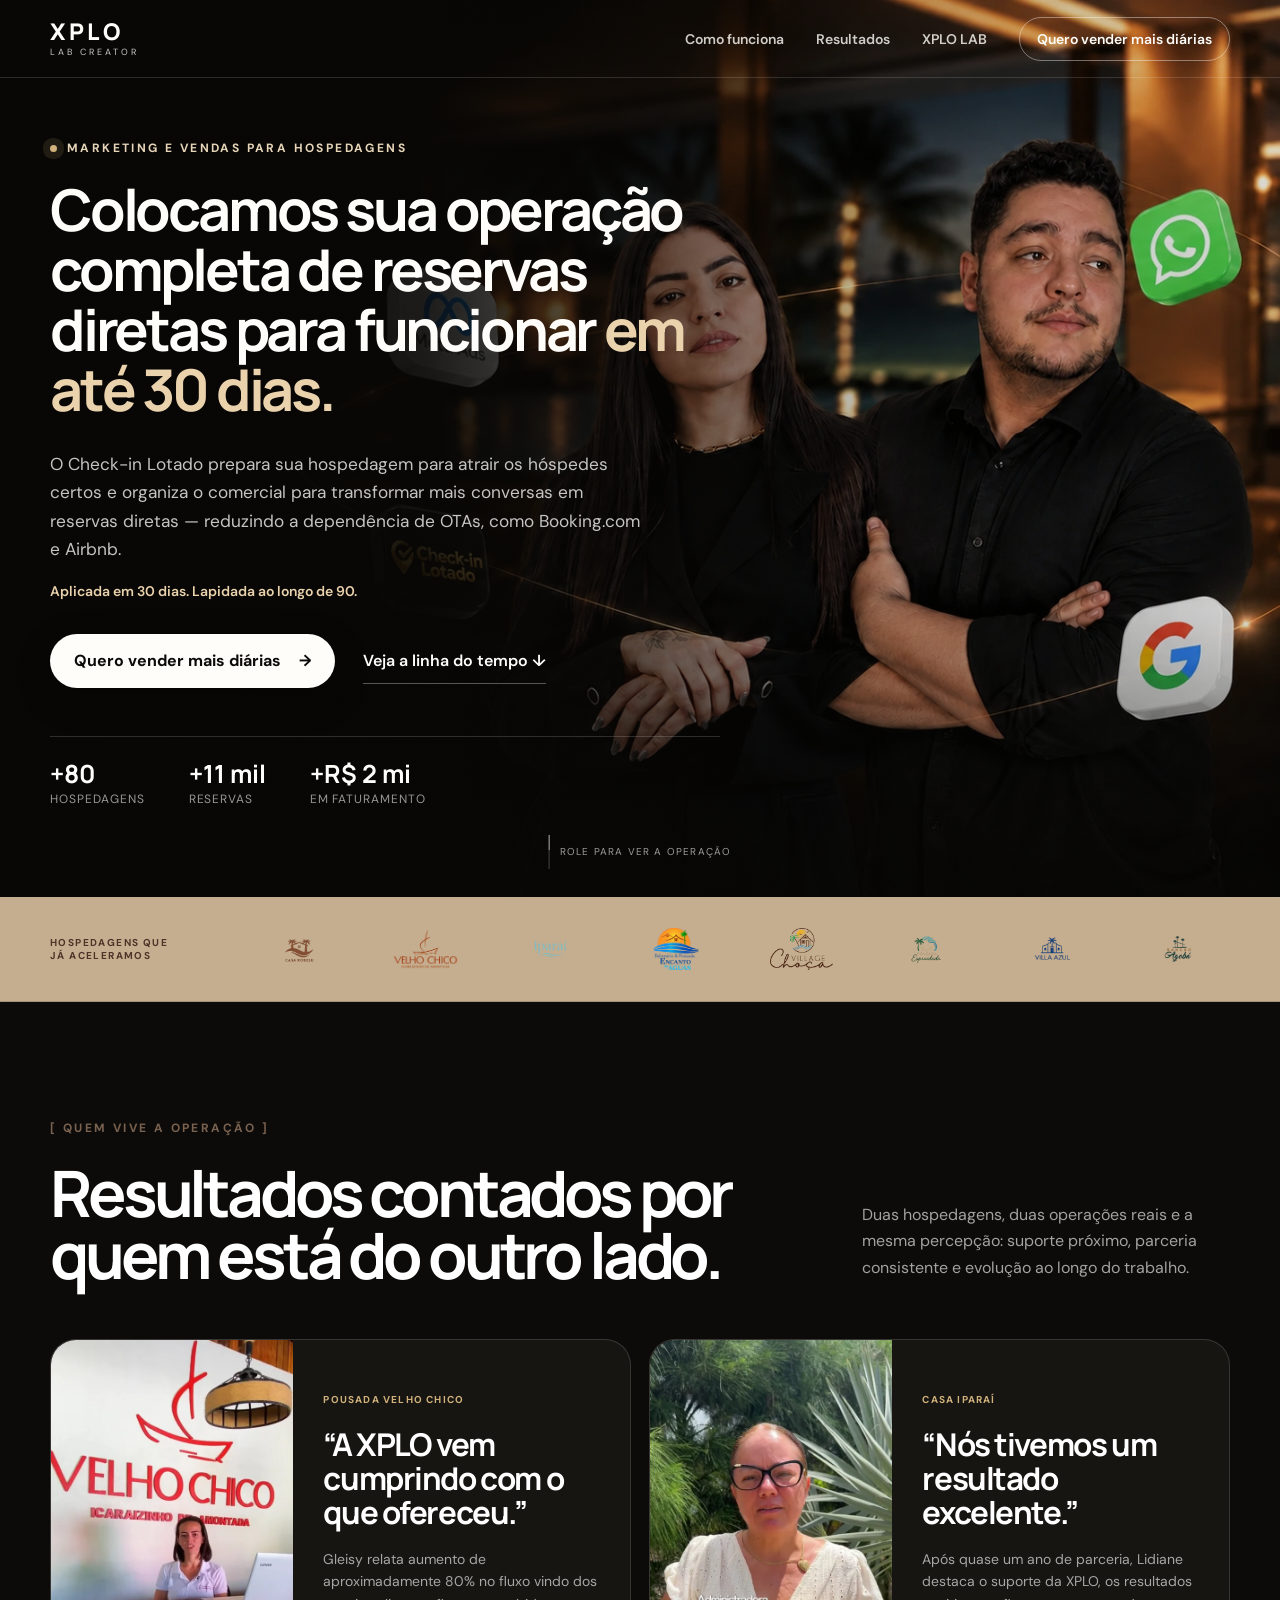
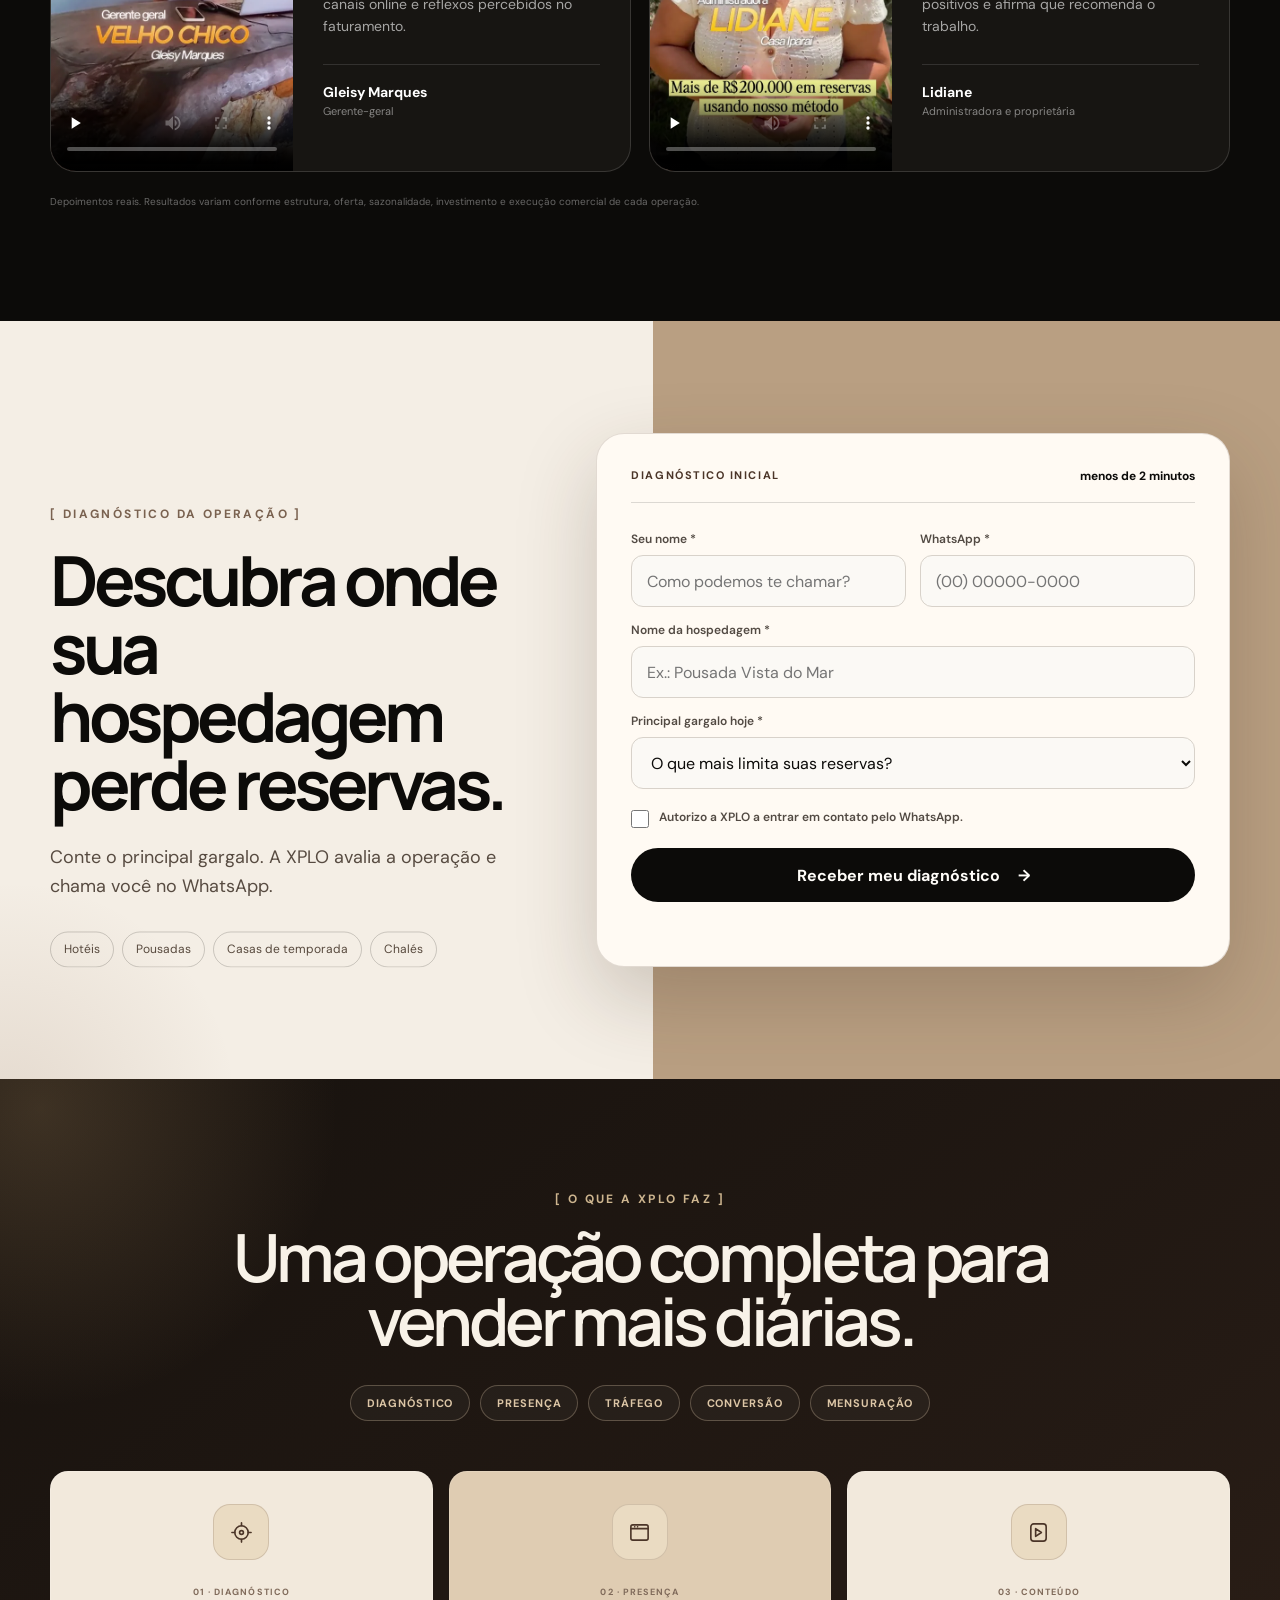
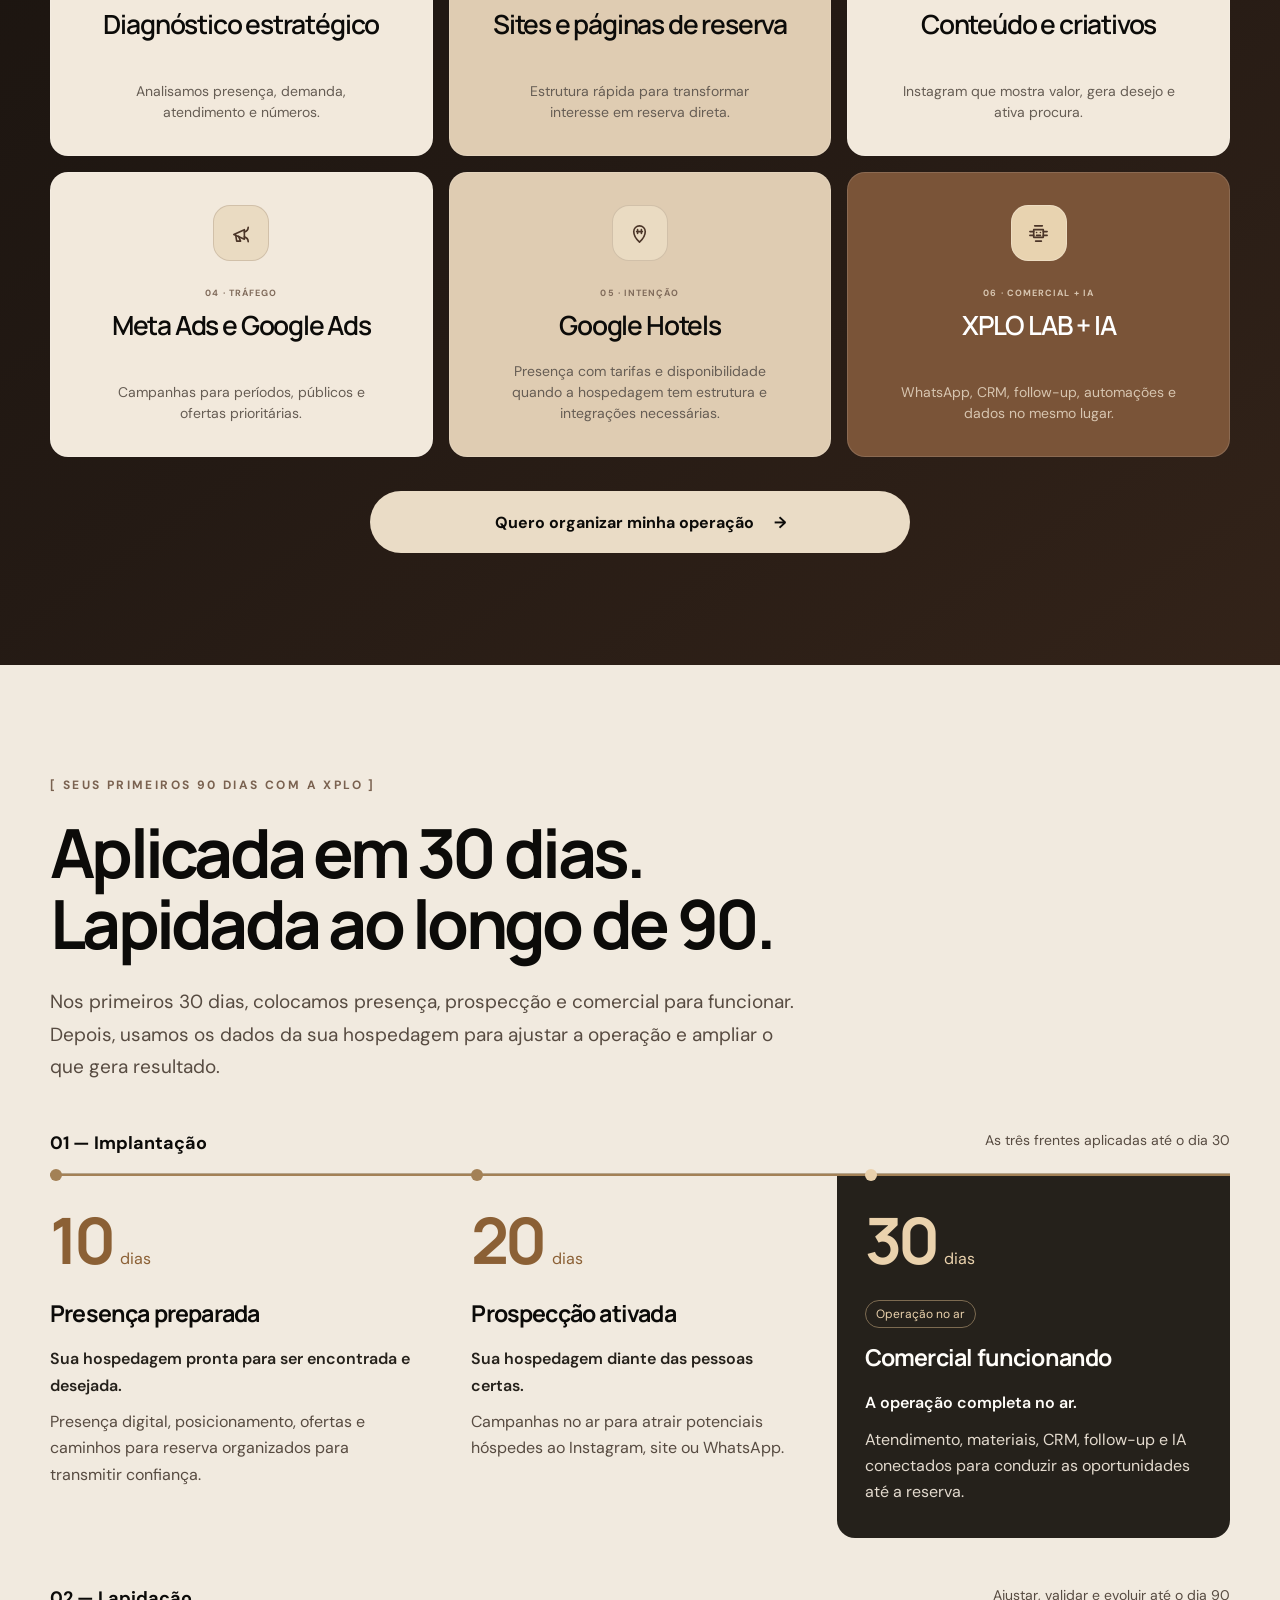
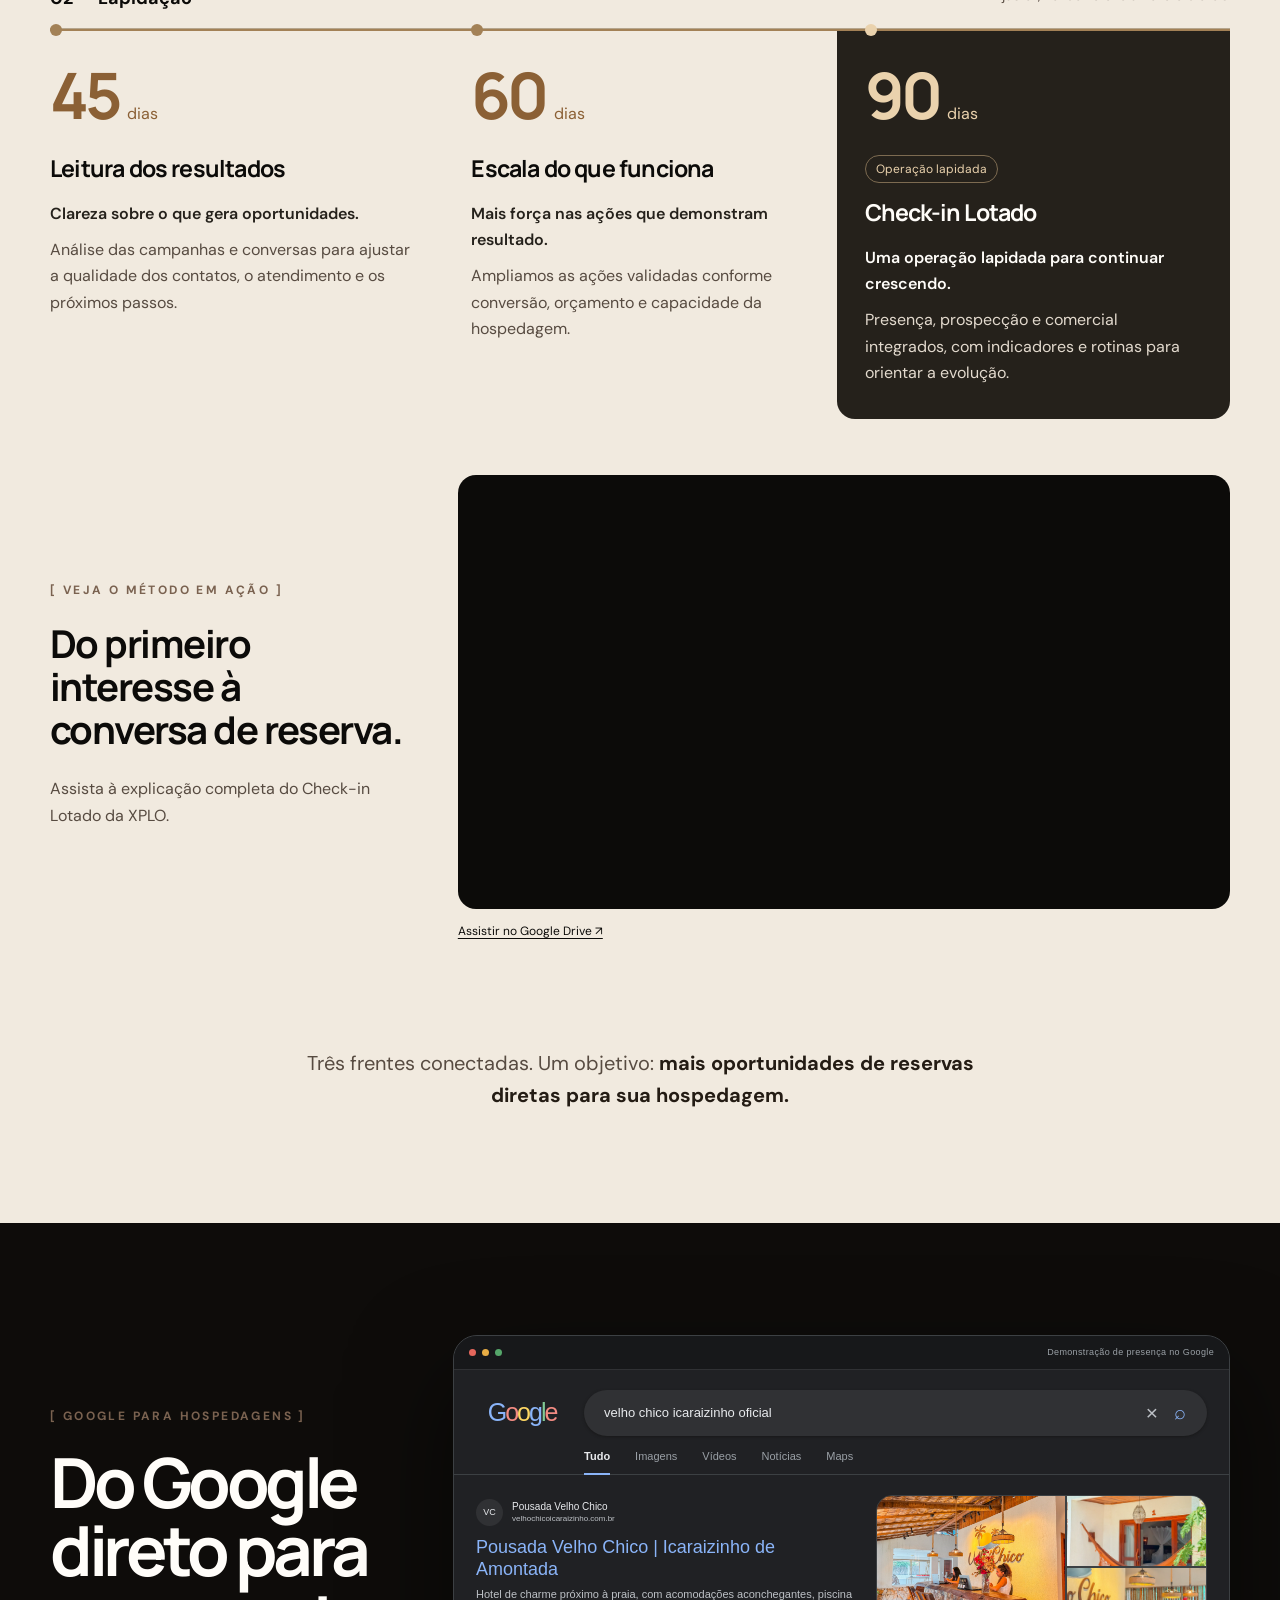
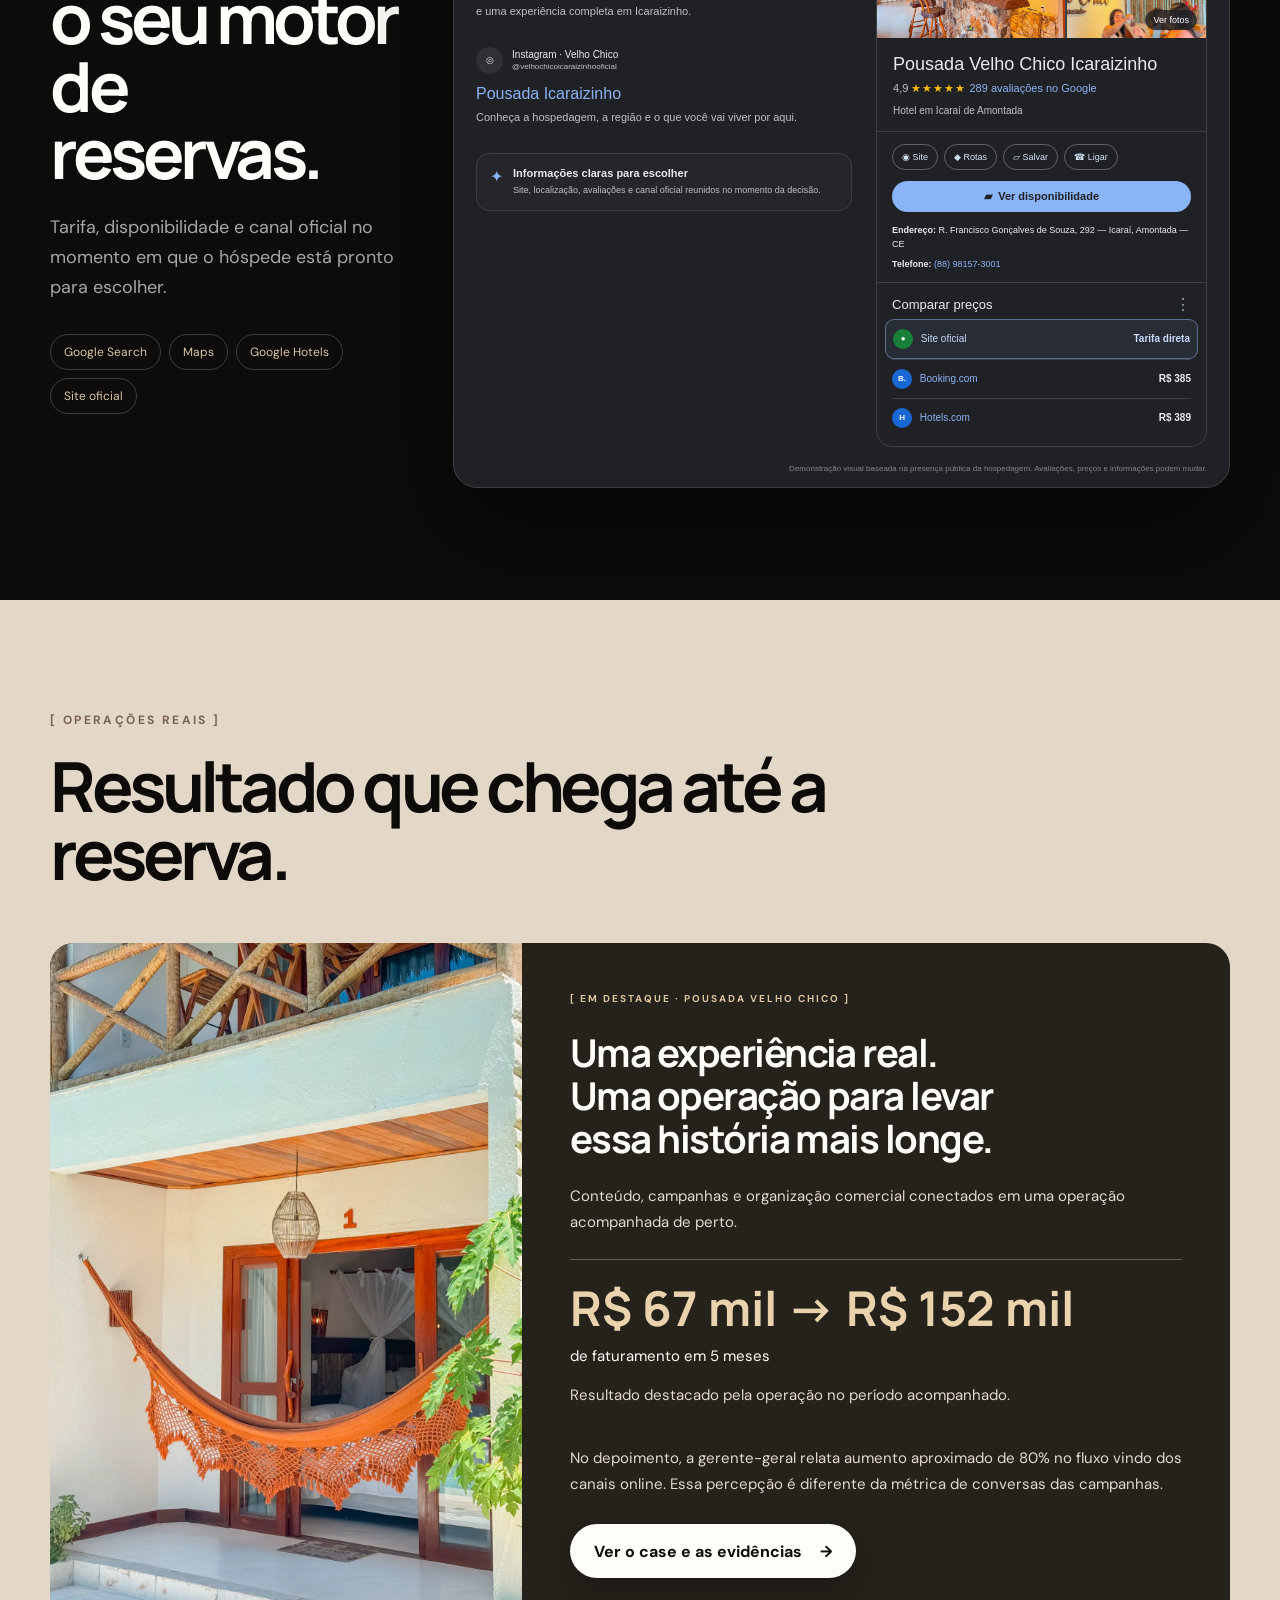
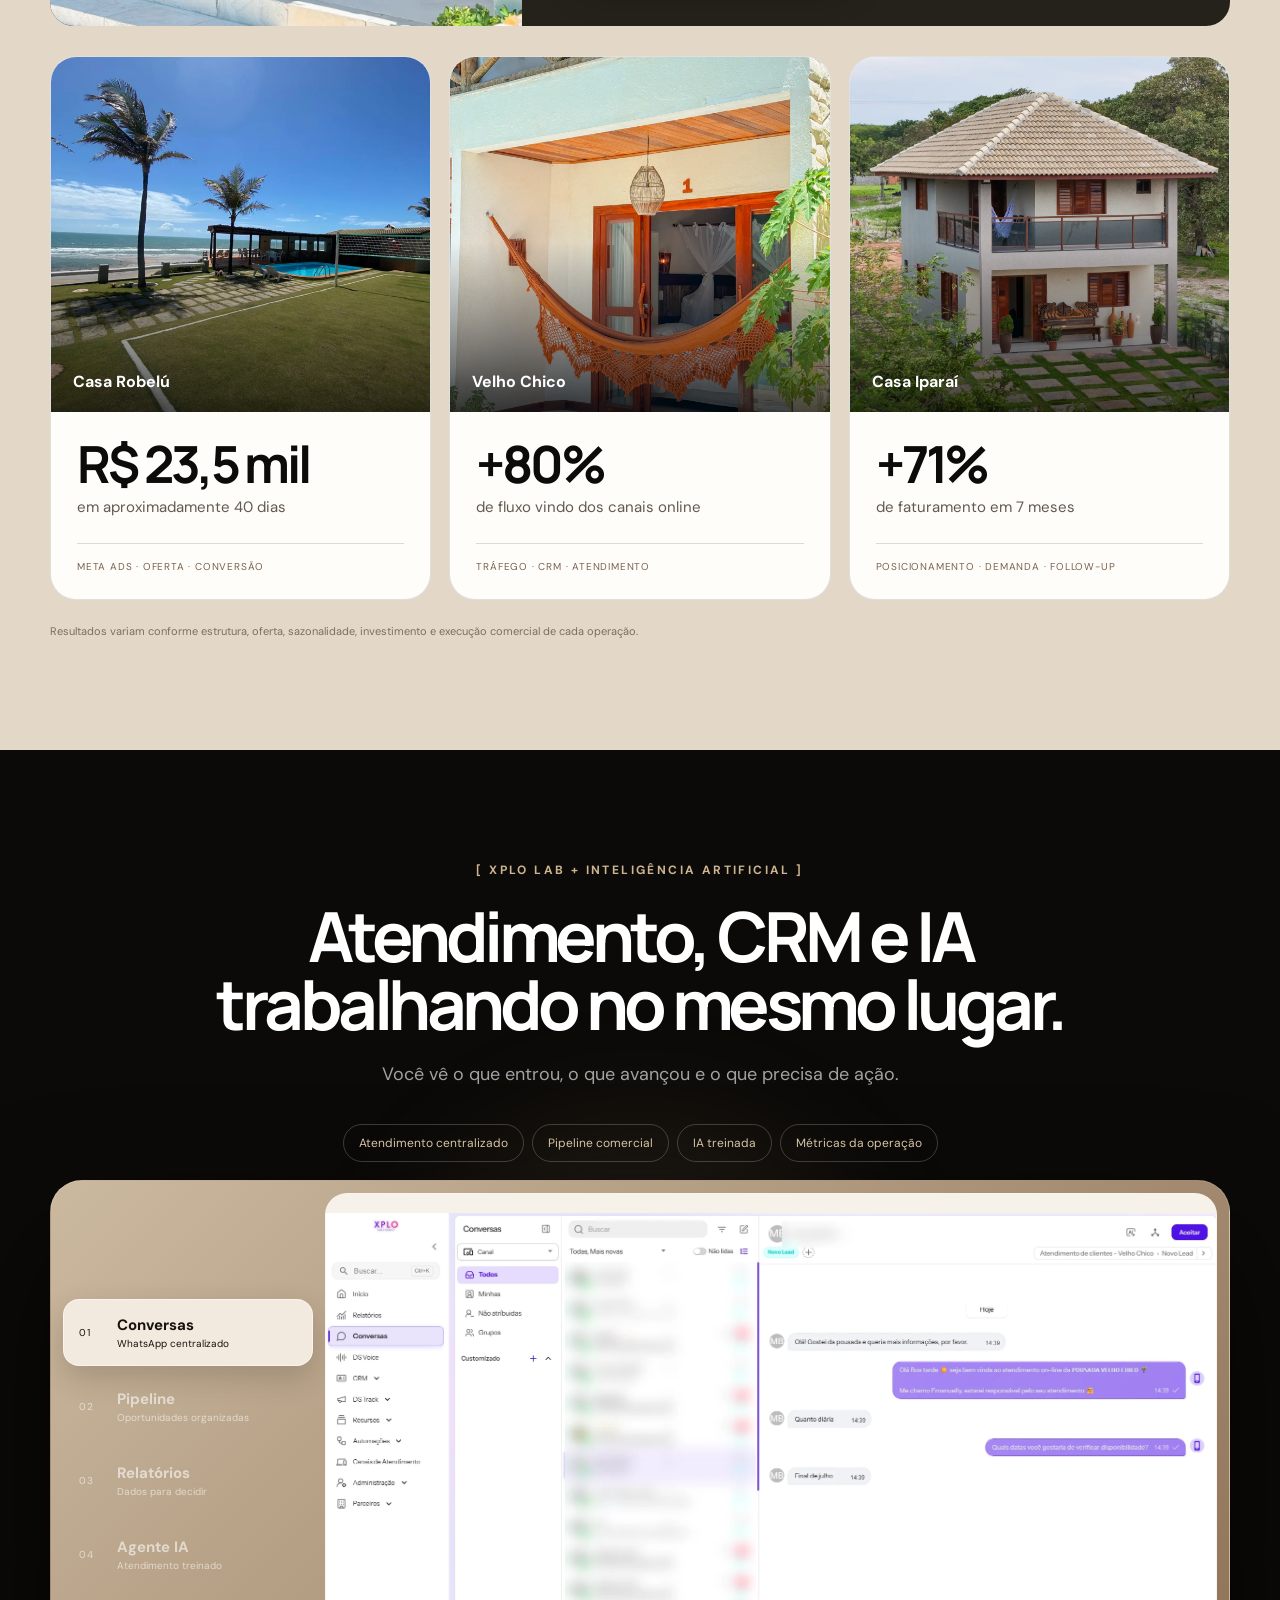
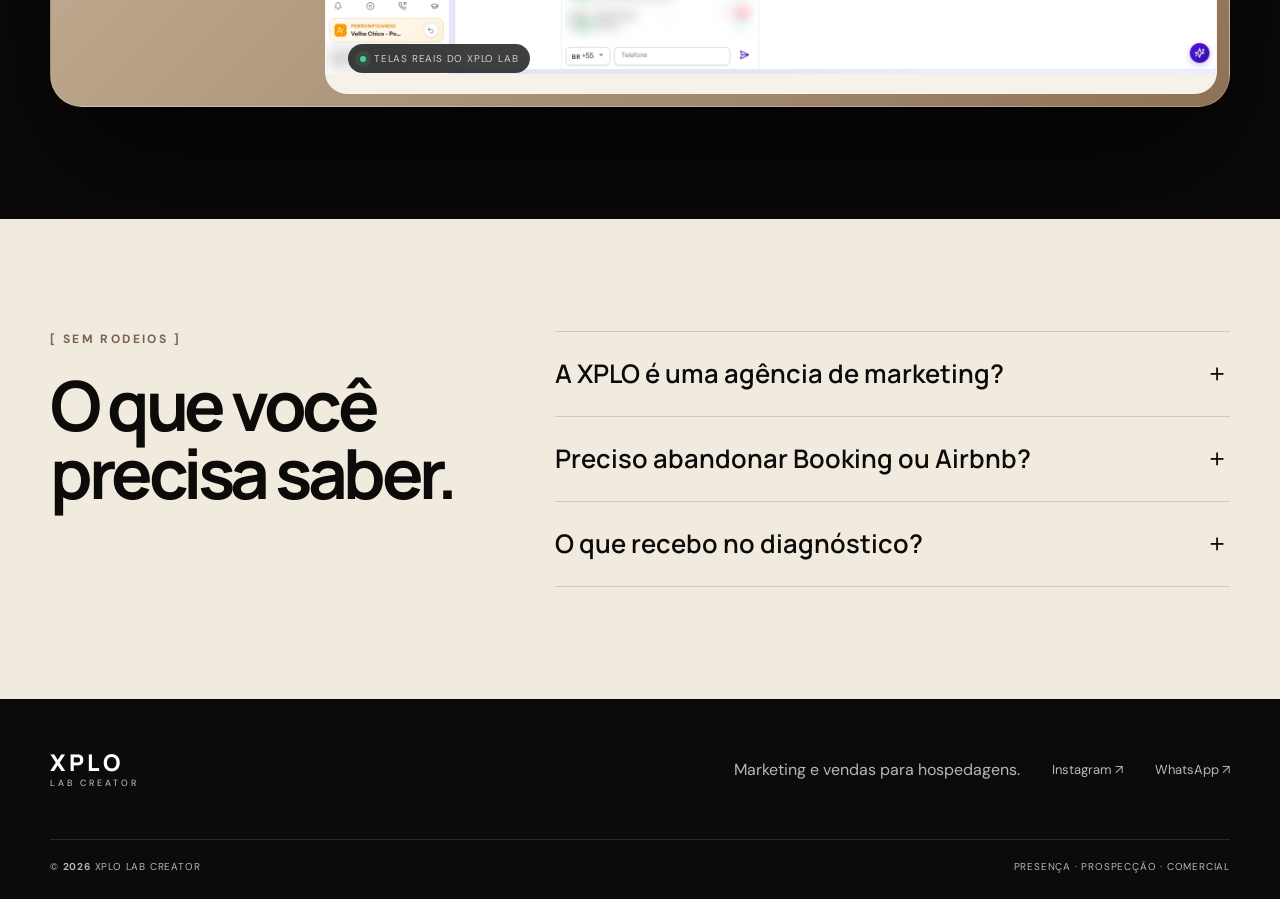
==== index.html @ 72cf3a30 "Refaz demonstracao do Google com o case Velho Chico" ====
<!doctype html>
<html lang="pt-BR">
<head>
  <meta charset="utf-8">
  <meta name="viewport" content="width=device-width, initial-scale=1">
  <meta name="robots" content="index,follow">
  <meta name="theme-color" content="#0b0a08">
  <meta name="description" content="Conheça o Check-in Lotado da XPLO: presença online, anúncios e estrutura comercial com IA para gerar oportunidades de reservas diretas em hotéis, hostels e pousadas.">
  <link rel="canonical" href="https://www.xplo.com.br/">
  <meta property="og:type" content="website">
  <meta property="og:locale" content="pt_BR">
  <meta property="og:site_name" content="XPLO">
  <meta property="og:title" content="Check-in Lotado — Mais reservas diretas com a XPLO">
  <meta property="og:description" content="Presença online, prospecção e estrutura comercial para transformar interesse em oportunidades de reservas diretas.">
  <meta property="og:url" content="https://www.xplo.com.br/">
  <meta property="og:image" content="https://www.xplo.com.br/assets/hero-xplo-hospedagem.webp">
  <meta property="og:image:alt" content="XPLO — marketing e vendas para hospedagens">
  <meta name="twitter:card" content="summary_large_image">
  <meta name="twitter:title" content="Check-in Lotado — XPLO">
  <meta name="twitter:description" content="Presença online, prospecção e estrutura comercial para transformar interesse em oportunidades de reservas diretas.">
  <meta name="twitter:image" content="https://www.xplo.com.br/assets/hero-xplo-hospedagem.webp">
  <title>Check-in Lotado | Mais reservas diretas para hotéis e pousadas — XPLO</title>
  <script type="application/ld+json">
  {"@context":"https://schema.org","@graph":[
    {"@type":"Organization","@id":"https://www.xplo.com.br/#organization","name":"XPLO","url":"https://www.xplo.com.br/","logo":"https://www.xplo.com.br/assets/logo-xplo.png","sameAs":["https://www.instagram.com/xplo.labcreator/"]},
    {"@type":"WebSite","@id":"https://www.xplo.com.br/#website","url":"https://www.xplo.com.br/","name":"XPLO — Check-in Lotado","inLanguage":"pt-BR","publisher":{"@id":"https://www.xplo.com.br/#organization"}},
    {"@type":"Service","@id":"https://www.xplo.com.br/#checkin-lotado","name":"Check-in Lotado","serviceType":"Marketing e estrutura comercial para hospedagens","provider":{"@id":"https://www.xplo.com.br/#organization"},"url":"https://www.xplo.com.br/#metodo-checkin-lotado"}
  ]}
  </script>
  <link rel="icon" href="assets/logo-dark-xplo.png" type="image/png">
  <link rel="preconnect" href="https://fonts.googleapis.com">
  <link rel="preconnect" href="https://fonts.gstatic.com" crossorigin>
  <link href="https://fonts.googleapis.com/css2?family=DM+Sans:wght@400;500;600;700&family=Manrope:wght@500;600;700;800&display=swap" rel="stylesheet">
  <link rel="stylesheet" href="styles.css?v=google-velho-chico">
  <link rel="stylesheet" href="method.css?v=20260906-timeline">
</head>
<body>
  <a class="skip-link" href="#conteudo">Pular para o conteúdo</a>

  <header class="site-header" data-header>
    <a class="brand" href="#inicio" aria-label="XPLO — início"><strong>XPLO</strong><span>lab creator</span></a>
    <button class="menu-toggle" type="button" aria-expanded="false" aria-controls="site-nav"><span></span><span></span><span></span><b>Menu</b></button>
    <nav class="site-nav" id="site-nav" aria-label="Navegação principal">
      <a href="#metodo-checkin-lotado">Como funciona</a>
      <a href="#cases">Resultados</a>
      <a href="#xplo-lab">XPLO LAB</a>
      <a class="nav-cta" href="#diagnostico">Quero vender mais diárias</a>
    </nav>
  </header>

  <main id="conteudo">
    <section class="hero" id="inicio">
      <div class="shell hero-content">
        <div class="hero-copy reveal">
          <p class="eyebrow"><span></span> Marketing e vendas para hospedagens</p>
          <h1>Colocamos sua operação completa de reservas diretas para funcionar <em>em até 30 dias.</em></h1>
          <p class="hero-subtitle">O Check-in Lotado prepara sua hospedagem para atrair os hóspedes certos e organiza o comercial para transformar mais conversas em reservas diretas — reduzindo a dependência de OTAs, como Booking.com e Airbnb.</p>
          <p class="hero-delivery">Aplicada em 30 dias. Lapidada ao longo de 90.</p>
          <div class="hero-actions">
            <a class="button button-light" href="#diagnostico">Quero vender mais diárias <span>→</span></a>
            <a class="text-link" href="#metodo-checkin-lotado">Veja a linha do tempo <span>↓</span></a>
          </div>
          <div class="hero-results" aria-label="Resultados da XPLO">
            <div><strong>+80</strong><span>hospedagens</span></div>
            <div><strong>+11 mil</strong><span>reservas</span></div>
            <div><strong>+R$ 2 mi</strong><span>em faturamento</span></div>
          </div>
        </div>
      </div>
      <div class="hero-scroll"><span></span> role para ver a operação</div>
    </section>

    <section class="partners" aria-label="Hospedagens aceleradas pela XPLO">
      <div class="shell">
        <p>Hospedagens que já aceleramos</p>
        <div class="partner-logos">
          <div><img src="assets/partners/casa-robelu.webp" alt="Casa Robelú"></div>
          <div><img src="assets/partners/velho-chico-transparent.png" alt="Pousada Velho Chico"></div>
          <div><img src="assets/partners/iparai.webp" alt="Casa Iparaí"></div>
          <div><img src="assets/partners/encanto-das-aguas.webp" alt="Encanto das Águas"></div>
          <div><img src="assets/partners/village-choca.webp" alt="Village Choca"></div>
          <div><img src="assets/partners/pousada-espraidada.webp" alt="Pousada Espraiada"></div>
          <div><img src="assets/partners/villa-azul.webp" alt="Villa Azul"></div>
          <div><img src="assets/partners/rancho-agoba.webp" alt="Rancho Agobá"></div>
        </div>
      </div>
    </section>

    <section class="testimonials section-pad" id="depoimentos" aria-labelledby="testimonials-title">
      <div class="shell">
        <div class="testimonials-heading reveal">
          <p class="section-label">[ QUEM VIVE A OPERAÇÃO ]</p>
          <h2 id="testimonials-title">Resultados contados por quem está do outro lado.</h2>
          <p>Duas hospedagens, duas operações reais e a mesma percepção: suporte próximo, parceria consistente e evolução ao longo do trabalho.</p>
        </div>

        <div class="testimonial-grid">
          <article class="testimonial-card reveal">
            <figure class="testimonial-media">
              <video controls playsinline preload="none" poster="assets/depoimentos/velho-chico-xplo-poster.webp" aria-label="Depoimento de Gleisy Marques, gerente-geral da Pousada Velho Chico">
                <source src="assets/depoimentos/velho-chico-xplo.mp4" type="video/mp4">
                <track kind="captions" src="assets/depoimentos/velho-chico-xplo.pt-BR.vtt" srclang="pt-BR" label="Português" default>
                Seu navegador não suporta vídeo HTML5.
              </video>
            </figure>
            <div class="testimonial-copy">
              <span class="testimonial-place">Pousada Velho Chico</span>
              <blockquote>“A XPLO vem cumprindo com o que ofereceu.”</blockquote>
              <p>Gleisy relata aumento de aproximadamente 80% no fluxo vindo dos canais online e reflexos percebidos no faturamento.</p>
              <div class="testimonial-person"><strong>Gleisy Marques</strong><span>Gerente-geral</span></div>
            </div>
          </article>

          <article class="testimonial-card reveal">
            <figure class="testimonial-media">
              <video controls playsinline preload="none" poster="assets/depoimentos/casa-iparai-xplo-poster.webp" aria-label="Depoimento de Lidiane, administradora e proprietária da Casa Iparaí">
                <source src="assets/depoimentos/casa-iparai-xplo.mp4" type="video/mp4">
                <track kind="captions" src="assets/depoimentos/casa-iparai-xplo.pt-BR.vtt" srclang="pt-BR" label="Português" default>
                Seu navegador não suporta vídeo HTML5.
              </video>
            </figure>
            <div class="testimonial-copy">
              <span class="testimonial-place">Casa Iparaí</span>
              <blockquote>“Nós tivemos um resultado excelente.”</blockquote>
              <p>Após quase um ano de parceria, Lidiane destaca o suporte da XPLO, os resultados positivos e afirma que recomenda o trabalho.</p>
              <div class="testimonial-person"><strong>Lidiane</strong><span>Administradora e proprietária</span></div>
            </div>
          </article>
        </div>
        <p class="testimonials-note">Depoimentos reais. Resultados variam conforme estrutura, oferta, sazonalidade, investimento e execução comercial de cada operação.</p>
      </div>
    </section>

    <section class="diagnostic section-pad" id="diagnostico">
      <div class="shell diagnostic-layout">
        <div class="diagnostic-copy reveal">
          <p class="section-label">[ DIAGNÓSTICO DA OPERAÇÃO ]</p>
          <h2>Descubra onde sua hospedagem perde reservas.</h2>
          <p>Conte o principal gargalo. A XPLO avalia a operação e chama você no WhatsApp.</p>
          <div class="fit-chips"><span>Hotéis</span><span>Pousadas</span><span>Casas de temporada</span><span>Chalés</span></div>
        </div>
        <form class="lead-form reveal" id="lead-form">
          <div class="form-head"><span>DIAGNÓSTICO INICIAL</span><strong>menos de 2 minutos</strong></div>
          <div class="field-grid">
            <label><span>Seu nome *</span><input type="text" name="nome" autocomplete="name" required placeholder="Como podemos te chamar?"></label>
            <label><span>WhatsApp *</span><input type="tel" name="whatsapp" autocomplete="tel" inputmode="tel" required placeholder="(00) 00000-0000"></label>
          </div>
          <label><span>Nome da hospedagem *</span><input type="text" name="hospedagem" required placeholder="Ex.: Pousada Vista do Mar"></label>
          <label><span>Principal gargalo hoje *</span><select name="gargalo" required><option value="" selected disabled>O que mais limita suas reservas?</option><option>Pouca procura e baixa visibilidade</option><option>Campanhas sem retorno claro</option><option>Muitos contatos e poucas reservas</option><option>Atendimento e follow-up desorganizados</option><option>Dependência de Booking / Airbnb</option><option>Não consigo medir de onde vêm as reservas</option></select></label>
          <label class="consent"><input type="checkbox" name="consentimento" required><span>Autorizo a XPLO a entrar em contato pelo WhatsApp.</span></label>
          <button class="button button-dark" type="submit">Receber meu diagnóstico <span>→</span></button>
          <p class="form-status" id="form-status" role="status" aria-live="polite"></p>
        </form>
      </div>
    </section>

    <section class="services section-pad" id="entregas">
      <div class="shell">
        <div class="services-heading reveal">
          <p class="section-label">[ O QUE A XPLO FAZ ]</p>
          <h2>Uma operação completa para vender mais diárias.</h2>
          <div class="service-pills" aria-label="Áreas de atuação">
            <span>Diagnóstico</span><span>Presença</span><span>Tráfego</span><span>Conversão</span><span>Mensuração</span>
          </div>
        </div>

        <div class="service-grid reveal">
          <article class="service-card">
            <div class="service-icon"><svg viewBox="0 0 24 24" aria-hidden="true"><circle cx="12" cy="12" r="7"></circle><circle cx="12" cy="12" r="2"></circle><path d="M12 2v3M22 12h-3M12 22v-3M2 12h3"></path></svg></div>
            <small>01 · DIAGNÓSTICO</small><h3>Diagnóstico estratégico</h3><p>Analisamos presença, demanda, atendimento e números.</p>
          </article>
          <article class="service-card">
            <div class="service-icon"><svg viewBox="0 0 24 24" aria-hidden="true"><rect x="3" y="4" width="18" height="16" rx="2"></rect><path d="M3 8h18M7 6h.01M10 6h.01"></path></svg></div>
            <small>02 · PRESENÇA</small><h3>Sites e páginas de reserva</h3><p>Estrutura rápida para transformar interesse em reserva direta.</p>
          </article>
          <article class="service-card">
            <div class="service-icon"><svg viewBox="0 0 24 24" aria-hidden="true"><rect x="4" y="3" width="16" height="18" rx="3"></rect><path d="m9 8 6 4-6 4V8Z"></path></svg></div>
            <small>03 · CONTEÚDO</small><h3>Conteúdo e criativos</h3><p>Instagram que mostra valor, gera desejo e ativa procura.</p>
          </article>
          <article class="service-card">
            <div class="service-icon"><svg viewBox="0 0 24 24" aria-hidden="true"><path d="m4 13 11-5v10L4 13Z"></path><path d="M15 10.5c3-1 4-3 4-5M15 15.5c3 1 4 3 4 5M6 14l1 6h4l-2-5"></path></svg></div>
            <small>04 · TRÁFEGO</small><h3>Meta Ads e Google Ads</h3><p>Campanhas para períodos, públicos e ofertas prioritárias.</p>
          </article>
          <article class="service-card">
            <div class="service-icon"><svg viewBox="0 0 24 24" aria-hidden="true"><path d="M12 21s6-5.3 6-11a6 6 0 1 0-12 0c0 5.7 6 11 6 11Z"></path><path d="M9 10h6M10 8v4M14 8v4"></path></svg></div>
            <small>05 · INTENÇÃO</small><h3>Google Hotels</h3><p>Presença com tarifas e disponibilidade quando a hospedagem tem estrutura e integrações necessárias.</p>
          </article>
          <article class="service-card service-card-accent">
            <div class="service-icon"><svg viewBox="0 0 24 24" aria-hidden="true"><path d="M8 4h8M9 20h6M7 8h10v8H7z"></path><path d="M3 10h4M17 10h4M3 14h4M17 14h4M10 11h.01M14 11h.01M10 14h4"></path></svg></div>
            <small>06 · COMERCIAL + IA</small><h3>XPLO LAB + IA</h3><p>WhatsApp, CRM, follow-up, automações e dados no mesmo lugar.</p>
          </article>
        </div>

        <a class="services-cta reveal" href="#diagnostico">Quero organizar minha operação <span>→</span></a>
      </div>
    </section>

    <section class="method-story section-pad" id="metodo-checkin-lotado" aria-labelledby="method-title">
      <div class="shell">
        <div class="method-intro reveal">
          <p class="section-label">[ SEUS PRIMEIROS 90 DIAS COM A XPLO ]</p>
          <h2 id="method-title">Aplicada em 30 dias.<br>Lapidada ao longo de 90.</h2>
          <p>Nos primeiros 30 dias, colocamos presença, prospecção e comercial para funcionar. Depois, usamos os dados da sua hospedagem para ajustar a operação e ampliar o que gera resultado.</p>
        </div>
        <p class="delivery-phase">01 — Implantação <span>As três frentes aplicadas até o dia 30</span></p>
        <ol class="delivery-timeline" aria-label="Linha do tempo de implantação">
          <li class="delivery-step" id="presenca">
            <div class="delivery-day"><strong>10</strong><span>dias</span></div>

            <h3>Presença preparada</h3>
            <p class="delivery-benefit">Sua hospedagem pronta para ser encontrada e desejada.</p>
            <p>Presença digital, posicionamento, ofertas e caminhos para reserva organizados para transmitir confiança.</p>
          </li>
          <li class="delivery-step" id="prospeccao">
            <div class="delivery-day"><strong>20</strong><span>dias</span></div>

            <h3>Prospecção ativada</h3>
            <p class="delivery-benefit">Sua hospedagem diante das pessoas certas.</p>
            <p>Campanhas no ar para atrair potenciais hóspedes ao Instagram, site ou WhatsApp.</p>
          </li>
          <li class="delivery-step delivery-milestone" id="comercial">
            <div class="delivery-day"><strong>30</strong><span>dias</span></div>
            <span class="delivery-badge">Operação no ar</span>
            <h3>Comercial funcionando</h3>
            <p class="delivery-benefit">A operação completa no ar.</p>
            <p>Atendimento, materiais, CRM, follow-up e IA conectados para conduzir as oportunidades até a reserva.</p>
          </li>
        </ol>
        <p class="delivery-phase">02 — Lapidação <span>Ajustar, validar e evoluir até o dia 90</span></p>
        <ol class="delivery-timeline" start="4" aria-label="Linha do tempo de lapidação">
          <li class="delivery-step" id="resultados-iniciais">
            <div class="delivery-day"><strong>45</strong><span>dias</span></div>

            <h3>Leitura dos resultados</h3>
            <p class="delivery-benefit">Clareza sobre o que gera oportunidades.</p>
            <p>Análise das campanhas e conversas para ajustar a qualidade dos contatos, o atendimento e os próximos passos.</p>
          </li>
          <li class="delivery-step" id="escala">
            <div class="delivery-day"><strong>60</strong><span>dias</span></div>

            <h3>Escala do que funciona</h3>
            <p class="delivery-benefit">Mais força nas ações que demonstram resultado.</p>
            <p>Ampliamos as ações validadas conforme conversão, orçamento e capacidade da hospedagem.</p>
          </li>
          <li class="delivery-step delivery-milestone" id="checkin-lotado">
            <div class="delivery-day"><strong>90</strong><span>dias</span></div>
            <span class="delivery-badge">Operação lapidada</span>
            <h3>Check-in Lotado</h3>
            <p class="delivery-benefit">Uma operação lapidada para continuar crescendo.</p>
            <p>Presença, prospecção e comercial integrados, com indicadores e rotinas para orientar a evolução.</p>
          </li>
        </ol>
        <div class="method-film" id="video-metodo"><div><p class="section-label">[ VEJA O MÉTODO EM AÇÃO ]</p><h3>Do primeiro interesse à conversa de reserva.</h3><p>Assista à explicação completa do Check-in Lotado da XPLO.</p></div><div class="method-player"><iframe src="https://drive.google.com/file/d/1Ir9C0ZfYCxWp__xknu8VF8883do8IMa_/preview" title="Vídeo explicativo do método Check-in Lotado da XPLO" loading="lazy" allow="fullscreen" allowfullscreen></iframe><a href="https://drive.google.com/file/d/1Ir9C0ZfYCxWp__xknu8VF8883do8IMa_/view" target="_blank" rel="noopener">Assistir no Google Drive ↗</a></div></div>
        <p class="method-close">Três frentes conectadas. Um objetivo: <strong>mais oportunidades de reservas diretas para sua hospedagem.</strong></p>
      </div>
    </section>

    <section class="operation section-pad" id="operacao">
      <div class="shell">
        <div class="section-title reveal">
          <p class="section-label">[ MÉTODO CHECK-IN LOTADO ]</p>
          <h2>Da primeira busca à reserva confirmada.</h2>
        </div>

        <div class="journey reveal">
          <div class="journey-tabs" role="tablist" aria-label="Etapas da operação XPLO">
            <button class="journey-tab active" type="button" role="tab" aria-selected="true" data-panel="presence"><span>01</span> Presença</button>
            <button class="journey-tab" type="button" role="tab" aria-selected="false" data-panel="demand"><span>02</span> Demanda</button>
            <button class="journey-tab" type="button" role="tab" aria-selected="false" data-panel="conversion"><span>03</span> Conversão</button>
            <button class="journey-tab" type="button" role="tab" aria-selected="false" data-panel="scale"><span>04</span> Escala</button>
          </div>

          <div class="journey-stage">
            <article class="journey-panel active" id="presence" role="tabpanel">
              <div class="journey-copy">
                <span class="journey-number">01</span>
                <p class="journey-kicker">SER ESCOLHIDA</p>
                <h3>Presença que gera desejo antes da conversa.</h3>
                <ul><li>Site, Instagram, Google e OTAs alinhados</li><li>Oferta clara e visual que transmite valor</li></ul>
              </div>
              <div class="journey-media square-media">
                <video autoplay muted loop playsinline preload="metadata" poster="assets/checkin-motion/presenca-xplo-v2-poster.jpg"><source src="assets/checkin-motion/presenca-xplo-v2.mp4" type="video/mp4"></video>
              </div>
            </article>

            <article class="journey-panel" id="demand" role="tabpanel" hidden>
              <div class="journey-copy">
                <span class="journey-number">02</span>
                <p class="journey-kicker">GERAR PROCURA</p>
                <h3>A oferta certa na frente de quem quer viajar.</h3>
                <ul><li>Meta Ads, Google Ads e conteúdo</li><li>Campanhas por público, período e objetivo</li></ul>
              </div>
              <div class="journey-media square-media">
                <video muted loop playsinline preload="metadata" poster="assets/checkin-motion/demanda-xplo-v2-poster.jpg"><source src="assets/checkin-motion/demanda-xplo-v2.mp4" type="video/mp4"></video>
              </div>
            </article>

            <article class="journey-panel" id="conversion" role="tabpanel" hidden>
              <div class="journey-copy">
                <span class="journey-number">03</span>
                <p class="journey-kicker">CONVERTER CONVERSAS</p>
                <h3>Cada oportunidade com próximo passo até a reserva.</h3>
                <ul><li>Atendimento, CRM, proposta e follow-up</li><li>Equipe e IA trabalhando no mesmo fluxo</li></ul>
              </div>
              <div class="journey-media square-media">
                <video muted loop playsinline preload="metadata" poster="assets/checkin-motion/conversao-xplo-v2-poster.jpg"><source src="assets/checkin-motion/conversao-xplo-v2.mp4" type="video/mp4"></video>
              </div>
            </article>

            <article class="journey-panel" id="scale" role="tabpanel" hidden>
              <div class="journey-copy">
                <span class="journey-number">04</span>
                <p class="journey-kicker">ESCALAR FATURAMENTO</p>
                <h3>Mais hóspedes. Mais reservas. Uma operação pronta para crescer.</h3>
                <ul><li>Estruturamos presença, campanhas e atendimento</li><li>Reinvestimos no que gera ocupação e receita</li></ul>
              </div>
              <div class="journey-media square-media">
                <video muted loop playsinline preload="metadata" poster="assets/checkin-motion/escala-xplo-v2-poster.jpg" aria-label="Ciclo XPLO de dados, exploração, lapidação, escala e otimização">
                  <source src="assets/checkin-motion/escala-xplo-v2.mp4" type="video/mp4">
                </video>
              </div>
            </article>
          </div>
        </div>

        <div class="difference-line reveal"><span>Uma agência entrega o lead.</span><strong>A XPLO acompanha até a reserva.</strong></div>
      </div>
    </section>

    <section class="direct-booking section-pad" id="google-hotels">
      <div class="shell direct-layout">
        <div class="direct-copy reveal">
          <p class="section-label">[ GOOGLE PARA HOSPEDAGENS ]</p>
          <h2>Do Google direto para o seu motor de reservas.</h2>
          <p>Tarifa, disponibilidade e canal oficial no momento em que o hóspede está pronto para escolher.</p>
          <div class="direct-tags"><span>Google Search</span><span>Maps</span><span>Google Hotels</span><span>Site oficial</span></div>
        </div>

        <div class="google-demo reveal" aria-label="Demonstração visual da Pousada Velho Chico nos resultados do Google">
          <div class="google-browser-bar"><i></i><i></i><i></i><span>Demonstração de presença no Google</span></div>

          <div class="google-search-head">
            <div class="google-wordmark" aria-hidden="true"><b>G</b><b>o</b><b>o</b><b>g</b><b>l</b><b>e</b></div>
            <div class="google-search-box"><span>velho chico icaraizinho oficial</span><b aria-hidden="true">×</b><i aria-hidden="true">⌕</i></div>
          </div>

          <div class="google-tabs" aria-hidden="true"><span class="active">Tudo</span><span>Imagens</span><span>Vídeos</span><span>Notícias</span><span>Maps</span></div>

          <div class="google-results-layout">
            <div class="google-organic-results">
              <article class="google-result-card">
                <div class="google-result-source"><span>VC</span><p><strong>Pousada Velho Chico</strong><small>velhochicoicaraizinho.com.br</small></p></div>
                <h3>Pousada Velho Chico | Icaraizinho de Amontada</h3>
                <p>Hotel de charme próximo à praia, com acomodações aconchegantes, piscina e uma experiência completa em Icaraizinho.</p>
              </article>
              <article class="google-result-card google-result-secondary">
                <div class="google-result-source"><span>◎</span><p><strong>Instagram · Velho Chico</strong><small>@velhochicoicaraizinhooficial</small></p></div>
                <h3>Pousada Icaraizinho</h3>
                <p>Conheça a hospedagem, a região e o que você vai viver por aqui.</p>
              </article>
              <div class="google-ai-summary"><span>✦</span><p><strong>Informações claras para escolher</strong><small>Site, localização, avaliações e canal oficial reunidos no momento da decisão.</small></p></div>
            </div>

            <aside class="google-knowledge-panel">
              <div class="google-photo-grid">
                <img src="assets/google/velho-chico-recepcao.webp" alt="Recepção da Pousada Velho Chico" loading="lazy">
                <img src="assets/cases/velho-chico.webp" alt="Acomodação da Pousada Velho Chico" loading="lazy">
                <img src="assets/google/velho-chico-checkin.webp" alt="Check-in real na Pousada Velho Chico" loading="lazy">
                <span>Ver fotos</span>
              </div>
              <div class="google-place-head">
                <h3>Pousada Velho Chico Icaraizinho</h3>
                <p><strong>4,9</strong> <span class="google-stars">★★★★★</span> <u>289 avaliações no Google</u></p>
                <small>Hotel em Icaraí de Amontada</small>
              </div>
              <div class="google-actions" aria-hidden="true"><span>◉ Site</span><span>◆ Rotas</span><span>▱ Salvar</span><span>☎ Ligar</span></div>
              <div class="google-availability">▰&nbsp; Ver disponibilidade</div>
              <div class="google-place-details">
                <p><strong>Endereço:</strong> R. Francisco Gonçalves de Souza, 292 — Icaraí, Amontada — CE</p>
                <p><strong>Telefone:</strong> <span>(88) 98157-3001</span></p>
              </div>
              <div class="google-price-box">
                <div class="google-price-title"><strong>Comparar preços</strong><span>⋮</span></div>
                <div class="google-price-row official"><span><b>●</b> Site oficial</span><strong>Tarifa direta</strong></div>
                <div class="google-price-row"><span><b>B.</b> Booking.com</span><strong>R$ 385</strong></div>
                <div class="google-price-row"><span><b>H</b> Hotels.com</span><strong>R$ 389</strong></div>
              </div>
            </aside>
          </div>
          <p class="google-demo-note">Demonstração visual baseada na presença pública da hospedagem. Avaliações, preços e informações podem mudar.</p>
        </div>
      </div>
    </section>

    <section class="cases section-pad" id="cases">
      <div class="shell">
        <div class="section-title reveal"><p class="section-label">[ OPERAÇÕES REAIS ]</p><h2>Resultado que chega até a reserva.</h2></div>
        <article class="case-feature reveal">
          <img src="assets/cases/velho-chico.webp" alt="Pousada Velho Chico, operação real atendida pela XPLO" loading="lazy" decoding="async">
          <div><p class="section-label">[ EM DESTAQUE · POUSADA VELHO CHICO ]</p><h3>Uma experiência real. Uma operação para levar essa história mais longe.</h3><p>Conteúdo, campanhas e organização comercial conectados em uma operação acompanhada de perto.</p><div class="case-evidence"><strong>R$ 67 mil → R$ 152 mil <span>de faturamento em 5 meses</span></strong><p>Resultado destacado pela operação no período acompanhado.</p></div><p>No depoimento, a gerente-geral relata aumento aproximado de 80% no fluxo vindo dos canais online. Essa percepção é diferente da métrica de conversas das campanhas.</p><a class="button button-light" href="cases/velho-chico/">Ver o case e as evidências <span aria-hidden="true">→</span></a></div>
        </article>
        <div class="case-grid">
          <article class="case-card reveal">
            <div class="case-image"><img src="assets/cases/casa-robelu.webp" alt="Casa Robelú em Morro Branco" loading="lazy"><span>Casa Robelú</span></div>
            <div class="case-result"><strong>R$ 23,5 mil</strong><p>em aproximadamente 40 dias</p><small>Meta Ads · Oferta · Conversão</small></div>
          </article>
          <a class="case-card reveal" href="cases/velho-chico/" aria-label="Ver o case completo da Pousada Velho Chico">
            <div class="case-image"><img src="assets/cases/velho-chico.webp" alt="Pousada Velho Chico" loading="lazy"><span>Velho Chico</span></div>
            <div class="case-result"><strong>+80%</strong><p>de fluxo vindo dos canais online</p><small>Tráfego · CRM · Atendimento</small></div>
          </a>
          <article class="case-card reveal">
            <div class="case-image"><img src="assets/cases/casa-iparai.webp" alt="Casa Iparaí em Itarema" loading="lazy"><span>Casa Iparaí</span></div>
            <div class="case-result"><strong>+71%</strong><p>de faturamento em 7 meses</p><small>Posicionamento · Demanda · Follow-up</small></div>
          </article>
        </div>
        <p class="results-note">Resultados variam conforme estrutura, oferta, sazonalidade, investimento e execução comercial de cada operação.</p>
      </div>
    </section>

    <section class="lab section-pad" id="xplo-lab">
      <div class="shell">
        <div class="lab-heading reveal">
          <p class="section-label">[ XPLO LAB + INTELIGÊNCIA ARTIFICIAL ]</p>
          <h2>Atendimento, CRM e IA trabalhando no mesmo lugar.</h2>
          <p>Você vê o que entrou, o que avançou e o que precisa de ação.</p>
        </div>
        <div class="lab-pills reveal"><span>Atendimento centralizado</span><span>Pipeline comercial</span><span>IA treinada</span><span>Métricas da operação</span></div>
        <div class="lab-tour reveal" data-lab-tour>
          <div class="lab-tour-nav" role="tablist" aria-label="Funcionalidades do XPLO LAB">
            <button class="lab-tour-tab active" type="button" role="tab" aria-selected="true" aria-controls="lab-conversas" data-lab-target="lab-conversas"><small>01</small><strong>Conversas</strong><span>WhatsApp centralizado</span></button>
            <button class="lab-tour-tab" type="button" role="tab" aria-selected="false" aria-controls="lab-pipeline" data-lab-target="lab-pipeline"><small>02</small><strong>Pipeline</strong><span>Oportunidades organizadas</span></button>
            <button class="lab-tour-tab" type="button" role="tab" aria-selected="false" aria-controls="lab-relatorios" data-lab-target="lab-relatorios"><small>03</small><strong>Relatórios</strong><span>Dados para decidir</span></button>
            <button class="lab-tour-tab" type="button" role="tab" aria-selected="false" aria-controls="lab-agente" data-lab-target="lab-agente"><small>04</small><strong>Agente IA</strong><span>Atendimento treinado</span></button>
          </div>
          <div class="lab-tour-stage">
            <figure class="lab-screen active" id="lab-conversas" role="tabpanel"><img src="assets/xplo-lab/conversas-seguras.webp" alt="Caixa de entrada do XPLO LAB com conversas do WhatsApp centralizadas" loading="lazy"></figure>
            <figure class="lab-screen" id="lab-pipeline" role="tabpanel" hidden><img src="assets/xplo-lab/pipeline-seguro.webp" alt="Pipeline comercial do XPLO LAB com oportunidades organizadas por etapa" loading="lazy"></figure>
            <figure class="lab-screen" id="lab-relatorios" role="tabpanel" hidden><img src="assets/xplo-lab/relatorios.webp" alt="Relatório do XPLO LAB com indicadores da operação comercial" loading="lazy"></figure>
            <figure class="lab-screen" id="lab-agente" role="tabpanel" hidden><img src="assets/xplo-lab/agente-ia-seguro.webp" alt="Configuração do agente de inteligência artificial do XPLO LAB" loading="lazy"></figure>
            <div class="motion-status"><span></span> telas reais do XPLO LAB</div>
          </div>
        </div>
      </div>
    </section>

    <section class="faq section-pad" id="faq">
      <div class="shell faq-layout">
        <div class="faq-heading reveal"><p class="section-label">[ SEM RODEIOS ]</p><h2>O que você precisa saber.</h2></div>
        <div class="faq-list reveal">
          <details><summary>A XPLO é uma agência de marketing?</summary><p>Não apenas. A XPLO conecta marketing, atendimento, CRM, follow-up e mensuração em uma operação de reservas diretas.</p></details>
          <details><summary>Preciso abandonar Booking ou Airbnb?</summary><p>Não. As plataformas continuam na distribuição. O objetivo é fortalecer o canal direto e reduzir dependência excessiva.</p></details>
          <details><summary>O que recebo no diagnóstico?</summary><p>Uma leitura da operação, os gargalos prioritários e os próximos passos para aumentar as reservas diretas.</p></details>
        </div>
      </div>
    </section>

  </main>

  <footer class="site-footer">
    <div class="shell footer-main"><a class="brand" href="#inicio"><strong>XPLO</strong><span>lab creator</span></a><p>Marketing e vendas para hospedagens.</p><a href="https://www.instagram.com/xplo.labcreator/" target="_blank" rel="noopener">Instagram ↗</a><a href="https://wa.me/5585997089348" target="_blank" rel="noopener">WhatsApp ↗</a></div>
    <div class="shell footer-bottom"><span>© <b id="year"></b> XPLO Lab Creator</span><span>Presença · Prospecção · Comercial</span></div>
  </footer>

  <a class="floating-whatsapp" href="https://wa.me/5585997089348?text=Olá%2C%20quero%20entender%20a%20operação%20de%20reservas%20da%20XPLO" target="_blank" rel="noopener" aria-label="Falar com a XPLO"><span></span> Falar com a XPLO</a>
  <script src="script.js"></script>
</body>
</html>
---- styles.css ----
:root {
  --ink: #0c0b09;
  --ink-soft: #29241f;
  --brown: #4b3528;
  --brown-light: #7a6250;
  --sand: #d8c8ad;
  --paper: #f1eadf;
  --paper-deep: #e3d8c7;
  --white: #fffdf9;
  --gold: #d1b27c;
  --green: #1f8358;
  --line: rgba(12, 11, 9, .14);
  --shadow: 0 30px 80px rgba(34, 25, 17, .14);
  --radius: 28px;
  --shell: min(1180px, calc(100% - 48px));
}

* { box-sizing: border-box; }
html { scroll-behavior: smooth; }
body {
  margin: 0;
  color: var(--ink);
  background: var(--paper);
  font-family: "DM Sans", sans-serif;
  -webkit-font-smoothing: antialiased;
}
body.menu-open { overflow: hidden; }
img, video { display: block; max-width: 100%; }
button, input, select { font: inherit; }
a { color: inherit; text-decoration: none; }
.shell { width: var(--shell); margin-inline: auto; }
.section-pad { padding: 112px 0; }
.skip-link { position: fixed; z-index: 999; left: 16px; top: -80px; padding: 12px 18px; border-radius: 8px; background: #fff; color: #000; }
.skip-link:focus { top: 16px; }

.site-header {
  position: fixed;
  z-index: 100;
  inset: 0 0 auto;
  height: 78px;
  display: flex;
  align-items: center;
  justify-content: space-between;
  padding: 0 max(32px, calc((100vw - 1180px) / 2));
  color: var(--white);
  border-bottom: 1px solid rgba(255, 255, 255, .14);
  transition: background .3s ease, height .3s ease, backdrop-filter .3s ease;
}
.site-header.scrolled { height: 68px; background: rgba(11, 10, 8, .9); backdrop-filter: blur(18px); }
.brand { display: inline-flex; flex-direction: column; align-items: flex-start; line-height: .9; letter-spacing: .02em; }
.brand strong { font: 800 23px/1 "Manrope", sans-serif; letter-spacing: .16em; }
.brand span { margin-top: 5px; font-size: 9px; letter-spacing: .33em; text-transform: uppercase; opacity: .78; }
.site-nav { display: flex; align-items: center; gap: 32px; font-size: 14px; font-weight: 600; }
.site-nav a:not(.nav-cta) { opacity: .8; transition: opacity .2s ease; }
.site-nav a:hover { opacity: 1; }
.nav-cta { padding: 12px 17px; border: 1px solid rgba(255,255,255,.4); border-radius: 999px; }
.menu-toggle { display: none; }

.hero {
  position: relative;
  min-height: 800px;
  height: 100svh;
  max-height: 980px;
  color: var(--white);
  background: #0a0907 url("assets/hero-xplo-natural.webp") 70% center / cover no-repeat;
  overflow: hidden;
}
.hero::before {
  content: "";
  position: absolute;
  inset: 0;
  background: linear-gradient(90deg, rgba(8,7,5,.98) 0%, rgba(8,7,5,.9) 33%, rgba(8,7,5,.25) 68%, rgba(8,7,5,.14) 100%);
}
.hero::after { content: ""; position: absolute; inset: auto 0 0; height: 32%; background: linear-gradient(transparent, rgba(8,7,5,.58)); }
.hero-content { position: relative; z-index: 2; height: 100%; display: flex; align-items: center; padding-top: 76px; }
.hero-copy { width: min(670px, 60%); }
.eyebrow, .section-label { margin: 0 0 24px; font-size: 12px; font-weight: 700; letter-spacing: .2em; text-transform: uppercase; }
.eyebrow { display: flex; align-items: center; gap: 10px; color: #e7d5b8; }
.eyebrow span { width: 7px; height: 7px; border-radius: 50%; background: var(--gold); box-shadow: 0 0 0 7px rgba(209,178,124,.12); }
.hero h1 { margin: 0; max-width: 640px; font: 700 clamp(4rem, 6.25vw, 6.35rem)/.92 "Manrope", sans-serif; letter-spacing: -.07em; }
.hero-subtitle { max-width: 600px; margin: 30px 0 0; color: rgba(255,255,255,.76); font-size: clamp(1rem, 1.35vw, 1.18rem); line-height: 1.65; }
.hero-actions { margin-top: 34px; display: flex; align-items: center; gap: 28px; }
.button { display: inline-flex; justify-content: center; align-items: center; gap: 18px; min-height: 54px; padding: 0 24px; border: 0; border-radius: 999px; font-weight: 700; cursor: pointer; transition: transform .25s ease, box-shadow .25s ease; }
.button:hover { transform: translateY(-2px); }
.button-light { background: var(--white); color: var(--ink); box-shadow: 0 12px 36px rgba(0,0,0,.24); }
.button-dark { width: 100%; color: var(--white); background: var(--ink); }
.text-link { padding: 12px 0; font-weight: 600; border-bottom: 1px solid rgba(255,255,255,.32); }
.hero-results { display: flex; gap: 44px; margin-top: 48px; padding-top: 24px; border-top: 1px solid rgba(255,255,255,.16); }
.hero-results div { display: grid; gap: 5px; }
.hero-results strong { font: 700 25px/1 "Manrope", sans-serif; }
.hero-results span { color: rgba(255,255,255,.58); font-size: 12px; text-transform: uppercase; letter-spacing: .08em; }
.hero-scroll { position: absolute; z-index: 3; left: 50%; bottom: 28px; transform: translateX(-50%); display: flex; align-items: center; gap: 10px; color: rgba(255,255,255,.6); font-size: 10px; letter-spacing: .12em; text-transform: uppercase; }
.hero-scroll span { position: relative; width: 1px; height: 34px; background: rgba(255,255,255,.25); overflow: hidden; }
.hero-scroll span::after { content: ""; position: absolute; inset: 0 0 auto; height: 45%; background: #fff; animation: scroll-line 2s ease-in-out infinite; }
@keyframes scroll-line { 0% { transform: translateY(-120%); } 70%,100% { transform: translateY(260%); } }

.partners { padding: 30px 0; background: #c5ad8f; border-bottom: 1px solid rgba(12,11,9,.16); }
.partners .shell { display: grid; grid-template-columns: 170px 1fr; align-items: center; gap: 28px; }
.partners p { margin: 0; max-width: 130px; font-size: 10px; font-weight: 700; letter-spacing: .14em; text-transform: uppercase; color: var(--brown); }
.partner-logos { display: grid; grid-template-columns: repeat(8, 1fr); align-items: center; gap: 22px; }
.partner-logos div { height: 44px; display: grid; place-items: center; }
.partner-logos img { max-width: 92px; max-height: 42px; object-fit: contain; filter: saturate(.95); }

.services { position: relative; color: #f8f2e8; background: linear-gradient(145deg, #17120e 0%, #241a14 55%, #332319 100%); overflow: hidden; }
.services::before { content: ""; position: absolute; width: 620px; height: 620px; left: -270px; top: -280px; border-radius: 50%; background: radial-gradient(circle, rgba(197,160,111,.22), transparent 68%); pointer-events: none; }
.services .shell { position: relative; z-index: 1; }
.services-heading { display: grid; justify-items: center; text-align: center; }
.services-heading .section-label { margin-bottom: 18px; color: #cdb58f; }
.services-heading h2 { max-width: 900px; margin: 0; font: 600 clamp(3.2rem, 5.2vw, 5.5rem)/.96 "Manrope", sans-serif; letter-spacing: -.065em; }
.service-pills { display: flex; flex-wrap: wrap; justify-content: center; gap: 10px; margin-top: 32px; }
.service-pills span { padding: 10px 16px; border: 1px solid rgba(232,211,178,.28); border-radius: 999px; color: #dcc6a6; background: rgba(255,255,255,.035); font-size: 11px; font-weight: 700; text-transform: uppercase; letter-spacing: .08em; }
.service-grid { display: grid; grid-template-columns: repeat(3, 1fr); gap: 16px; margin-top: 50px; }
.service-card { min-height: 285px; display: flex; flex-direction: column; align-items: center; padding: 32px; border: 1px solid rgba(255,255,255,.13); border-radius: 18px; color: var(--ink); background: #f2e9dc; text-align: center; transition: transform .3s ease, box-shadow .3s ease, background .3s ease; }
.service-card:nth-child(2), .service-card:nth-child(5) { background: #dfccb2; }
.service-card:hover { transform: translateY(-6px); background: #fffaf2; box-shadow: 0 24px 64px rgba(0,0,0,.28); }
.service-icon { width: 56px; height: 56px; display: grid; place-items: center; border: 1px solid rgba(75,53,40,.16); border-radius: 17px; color: var(--brown); background: #eadbc2; }
.service-icon svg { width: 23px; height: 23px; fill: none; stroke: currentColor; stroke-width: 1.7; stroke-linecap: round; stroke-linejoin: round; }
.service-card small { margin-top: 26px; color: #806b5b; font-size: 9px; font-weight: 700; letter-spacing: .12em; }
.service-card h3 { margin: 13px 0 0; font: 600 1.65rem/1.03 "Manrope", sans-serif; letter-spacing: -.045em; }
.service-card p { max-width: 280px; margin: auto 0 0; padding-top: 22px; color: #665d54; font-size: 14px; line-height: 1.5; }
.service-card-accent { color: #fff; background: #7a5438; }
.service-card-accent:hover { background: #946744; }
.service-card-accent small, .service-card-accent p { color: #d7c5b0; }
.service-card-accent .service-icon { color: var(--brown); border-color: rgba(255,255,255,.22); background: #e8d3b0; }
.services-cta { width: min(100%, 540px); min-height: 62px; display: flex; align-items: center; justify-content: center; gap: 20px; margin: 34px auto 0; border-radius: 999px; color: var(--ink); background: #eadcc6; font-weight: 700; transition: transform .25s ease, background .25s ease; }
.services-cta:hover { transform: translateY(-2px); background: #fff7ea; }

.testimonials { color: #fff; background: var(--ink); }
.testimonials-heading { display: grid; grid-template-columns: minmax(0, 1.35fr) minmax(280px, .65fr); gap: 48px; align-items: end; margin-bottom: 52px; }
.testimonials-heading .section-label { grid-column: 1 / -1; margin-bottom: -22px; }
.testimonials-heading h2 { max-width: 820px; margin: 0; font: 700 clamp(2.9rem, 5vw, 5rem)/.98 "Manrope", sans-serif; letter-spacing: -.065em; }
.testimonials-heading > p:last-child { max-width: 470px; margin: 0 0 6px; color: rgba(255,255,255,.62); font-size: 16px; line-height: 1.65; }
.testimonial-grid { display: grid; grid-template-columns: repeat(2, minmax(0, 1fr)); gap: 18px; }
.testimonial-card { min-width: 0; display: grid; grid-template-columns: minmax(180px, .72fr) minmax(0, 1fr); overflow: hidden; border: 1px solid rgba(255,255,255,.14); border-radius: 26px; background: #171512; }
.testimonial-media { min-width: 0; margin: 0; background: #050505; }
.testimonial-media video { width: 100%; height: 100%; min-height: 410px; object-fit: contain; background: #050505; }
.testimonial-copy { min-width: 0; display: flex; flex-direction: column; justify-content: center; padding: 30px; }
.testimonial-place { color: #d1b27c; font-size: 10px; font-weight: 700; letter-spacing: .12em; text-transform: uppercase; }
.testimonial-copy blockquote { margin: 22px 0 18px; font: 700 clamp(1.65rem, 2.45vw, 2.65rem)/1.08 "Manrope", sans-serif; letter-spacing: -.045em; }
.testimonial-copy > p { margin: 0; color: rgba(255,255,255,.62); font-size: 14px; line-height: 1.6; }
.testimonial-person { margin-top: 26px; padding-top: 18px; border-top: 1px solid rgba(255,255,255,.12); }
.testimonial-person strong, .testimonial-person span { display: block; }
.testimonial-person strong { font-size: 14px; }.testimonial-person span { margin-top: 3px; color: rgba(255,255,255,.48); font-size: 11px; }
.testimonials-note { max-width: 820px; margin: 22px 0 0; color: rgba(255,255,255,.38); font-size: 10px; line-height: 1.55; }

.section-label { color: var(--brown-light); }
.section-title { max-width: 940px; margin-bottom: 56px; }
.section-title h2, .direct-copy h2, .lab-heading h2, .faq-heading h2, .diagnostic-copy h2 { margin: 0; font: 700 clamp(2.9rem, 5.4vw, 5.35rem)/.98 "Manrope", sans-serif; letter-spacing: -.065em; }

.operation { position: relative; background: var(--paper); overflow: hidden; }
.operation::before { content: ""; position: absolute; width: 520px; height: 520px; right: -260px; top: 100px; border-radius: 50%; background: radial-gradient(circle, rgba(209,178,124,.26), transparent 67%); pointer-events: none; }
.journey { position: relative; }
.journey-tabs { width: fit-content; display: flex; gap: 5px; padding: 5px; margin-bottom: 18px; border: 1px solid var(--line); border-radius: 999px; background: rgba(255,255,255,.42); }
.journey-tab { border: 0; border-radius: 999px; padding: 13px 20px; background: transparent; color: rgba(12,11,9,.54); font-weight: 600; cursor: pointer; transition: all .25s ease; }
.journey-tab span { margin-right: 7px; font-size: 10px; opacity: .7; }
.journey-tab.active { color: var(--white); background: var(--ink); box-shadow: 0 8px 26px rgba(0,0,0,.18); }
.journey-stage { position: relative; }
.journey-panel { min-height: 610px; display: grid; grid-template-columns: .8fr 1.2fr; align-items: stretch; gap: 42px; padding: 36px; border: 1px solid rgba(12,11,9,.1); border-radius: 34px; background: rgba(255,253,249,.92); box-shadow: var(--shadow); overflow: hidden; }
.journey-panel[hidden] { display: none; }
.journey-copy { position: relative; align-self: stretch; display: flex; flex-direction: column; justify-content: center; padding: 30px 8px 30px 24px; }
.journey-number { position: absolute; top: 2px; right: 16px; color: rgba(209,178,124,.35); font: 600 clamp(6rem, 12vw, 10rem)/1 "Manrope", sans-serif; letter-spacing: -.08em; }
.journey-kicker { position: relative; z-index: 1; margin: 0 0 18px; color: var(--brown); font-size: 11px; font-weight: 700; letter-spacing: .16em; }
.journey-copy h3 { position: relative; z-index: 1; margin: 0; max-width: 460px; font: 600 clamp(2.5rem, 4vw, 4.15rem)/1 "Manrope", sans-serif; letter-spacing: -.06em; }
.journey-copy ul { position: relative; z-index: 1; list-style: none; margin: 42px 0 0; padding: 0; }
.journey-copy li { padding: 13px 0 13px 24px; border-top: 1px solid var(--line); color: #62594f; font-size: 15px; }
.journey-copy li::before { content: "✓"; position: absolute; margin-left: -23px; color: #8a704b; font-weight: 700; }
.journey-media { position: relative; min-height: 535px; display: grid; place-items: center; border-radius: 24px; overflow: hidden; background: #0e0d0b; }
.journey-media video { width: 100%; height: 100%; object-fit: contain; }
.square-media::before { content: ""; position: absolute; inset: 0; background: radial-gradient(circle at 50% 50%, rgba(209,178,124,.12), transparent 62%); pointer-events: none; }
.dashboard-media { background: linear-gradient(145deg, #171411, #5b4433); padding: 28px; }
.dashboard-media img { width: 100%; border-radius: 14px; box-shadow: 0 30px 50px rgba(0,0,0,.32); transform: perspective(1200px) rotateY(-4deg) rotateX(2deg); }
.data-callout { position: absolute; right: 34px; bottom: 34px; display: grid; padding: 17px 22px; border-radius: 15px; background: var(--white); box-shadow: 0 18px 40px rgba(0,0,0,.22); }
.data-callout span { color: #766b60; font-size: 11px; text-transform: uppercase; letter-spacing: .12em; }
.data-callout strong { margin-top: 3px; font-size: 21px; }
.scale-film { min-height: 0; aspect-ratio: 3 / 2; background: #e9e1d5; box-shadow: inset 0 0 0 1px rgba(255,255,255,.45); }
.scale-film video { width: 100%; height: 100%; object-fit: cover; }
.scale-film::after { content: ""; position: absolute; inset: auto 0 0; height: 27%; background: linear-gradient(transparent, rgba(12,10,8,.68)); pointer-events: none; }
.scale-film-flow { position: absolute; z-index: 2; left: 22px; right: 22px; bottom: 20px; display: flex; align-items: center; justify-content: center; gap: 9px; padding: 11px 14px; border: 1px solid rgba(255,255,255,.26); border-radius: 999px; color: rgba(255,255,255,.78); background: rgba(14,12,10,.72); backdrop-filter: blur(12px); font-size: 11px; }
.scale-film-flow b { color: #d0b17a; }.scale-film-flow strong { color: #fff; }
.scale-film-note { position: absolute; z-index: 2; top: 16px; right: 16px; padding: 8px 11px; border-radius: 999px; color: #6e5b49; background: rgba(255,253,249,.84); backdrop-filter: blur(10px); font-size: 9px; letter-spacing: .06em; text-transform: uppercase; }
.difference-line { margin-top: 24px; display: flex; justify-content: center; gap: 10px; padding: 22px 30px; border-radius: 18px; color: #dac9af; background: var(--brown); font-size: clamp(1rem, 1.5vw, 1.2rem); }
.difference-line strong { color: #fff; }

.direct-booking { color: var(--white); background: #0e0c0a; overflow: hidden; }
.direct-layout { display: grid; grid-template-columns: .62fr 1.38fr; align-items: center; gap: 54px; }
.direct-copy h2 { max-width: 520px; }
.direct-copy > p:not(.section-label) { max-width: 490px; margin: 26px 0 0; color: rgba(255,255,255,.64); font-size: 18px; line-height: 1.65; }
.direct-tags { display: flex; flex-wrap: wrap; gap: 8px; margin-top: 32px; }
.direct-tags span { padding: 9px 13px; border: 1px solid rgba(255,255,255,.2); border-radius: 999px; color: #d9c5a5; font-size: 12px; }
.google-demo { position: relative; overflow: hidden; border: 1px solid #3c4043; border-radius: 24px; color: #e8eaed; background: #202124; box-shadow: 0 40px 100px rgba(0,0,0,.52); font-family: Arial, sans-serif; }
.google-browser-bar { display: flex; align-items: center; gap: 6px; height: 34px; padding: 0 15px; border-bottom: 1px solid #303134; color: #9aa0a6; background: #17181a; font-size: 9px; letter-spacing: .04em; }
.google-browser-bar i { width: 7px; height: 7px; border-radius: 50%; background: #5f6368; }.google-browser-bar i:first-child { background: #e5675c; }.google-browser-bar i:nth-child(2) { background: #e8ad45; }.google-browser-bar i:nth-child(3) { background: #55a66a; }
.google-browser-bar span { margin-left: auto; }
.google-search-head { display: grid; grid-template-columns: 92px minmax(0, 1fr); align-items: center; gap: 16px; padding: 20px 22px 14px; }
.google-wordmark { display: flex; justify-content: center; font: 500 25px/1 Arial, sans-serif; letter-spacing: -2px; }.google-wordmark b { font-weight: 500; }.google-wordmark b:nth-child(1), .google-wordmark b:nth-child(4) { color: #8ab4f8; }.google-wordmark b:nth-child(2), .google-wordmark b:nth-child(6) { color: #f28b82; }.google-wordmark b:nth-child(3) { color: #fdd663; }.google-wordmark b:nth-child(5) { color: #81c995; }
.google-search-box { display: grid; grid-template-columns: minmax(0, 1fr) 28px 28px; align-items: center; min-height: 46px; padding: 0 13px 0 20px; border-radius: 999px; color: #e8eaed; background: #303134; box-shadow: 0 1px 3px rgba(23,23,23,.8); font-size: 13px; }
.google-search-box > span { overflow: hidden; text-overflow: ellipsis; white-space: nowrap; }.google-search-box b { color: #bdc1c6; font-size: 21px; font-weight: 400; text-align: center; }.google-search-box i { color: #8ab4f8; font-size: 20px; font-style: normal; text-align: center; }
.google-tabs { display: flex; gap: 25px; padding: 0 22px 0 130px; border-bottom: 1px solid #3c4043; color: #9aa0a6; font-size: 11px; }
.google-tabs span { position: relative; padding: 0 0 12px; }.google-tabs .active { color: #e8eaed; font-weight: 600; }.google-tabs .active::after { content: ""; position: absolute; right: 0; bottom: -1px; left: 0; height: 2px; background: #8ab4f8; }
.google-results-layout { display: grid; grid-template-columns: minmax(0, 1fr) minmax(285px, .88fr); gap: 24px; padding: 20px 22px 16px; }
.google-organic-results { min-width: 0; padding-top: 4px; }
.google-result-card { margin-bottom: 27px; }.google-result-source { display: flex; align-items: center; gap: 9px; }.google-result-source > span { display: grid; flex: 0 0 27px; width: 27px; height: 27px; place-items: center; border-radius: 50%; color: #e8eaed; background: #303134; font-size: 9px; }.google-result-source p { margin: 0; }.google-result-source strong, .google-result-source small { display: block; color: #e8eaed; font-size: 10px; font-weight: 400; }.google-result-source small { margin-top: 2px; color: #bdc1c6; font-size: 8px; }
.google-result-card h3 { margin: 10px 0 5px; color: #8ab4f8; font: 400 18px/1.25 Arial, sans-serif; }.google-result-card > p { margin: 0; color: #bdc1c6; font-size: 11px; line-height: 1.55; }.google-result-secondary h3 { font-size: 16px; }
.google-ai-summary { display: flex; gap: 10px; padding: 13px; border: 1px solid #3c4043; border-radius: 13px; background: #25262a; }.google-ai-summary > span { color: #8ab4f8; }.google-ai-summary p { margin: 0; }.google-ai-summary strong, .google-ai-summary small { display: block; }.google-ai-summary strong { color: #e8eaed; font-size: 11px; }.google-ai-summary small { margin-top: 5px; color: #bdc1c6; font-size: 9px; line-height: 1.45; }
.google-knowledge-panel { overflow: hidden; border: 1px solid #3c4043; border-radius: 16px; background: #202124; }
.google-photo-grid { position: relative; display: grid; grid-template-columns: 1.15fr .85fr; grid-template-rows: 70px 70px; gap: 2px; overflow: hidden; background: #3c4043; }.google-photo-grid img { width: 100%; height: 100%; object-fit: cover; }.google-photo-grid img:first-child { grid-row: 1 / 3; }.google-photo-grid span { position: absolute; right: 9px; bottom: 8px; padding: 5px 8px; border-radius: 999px; color: #fff; background: rgba(32,33,36,.82); font-size: 9px; }
.google-place-head { padding: 16px 16px 13px; border-bottom: 1px solid #3c4043; }.google-place-head h3 { margin: 0 0 7px; color: #e8eaed; font: 500 18px/1.2 Arial, sans-serif; }.google-place-head p { margin: 0 0 5px; color: #bdc1c6; font-size: 11px; }.google-place-head p strong { font-weight: 400; }.google-stars { color: #fbbc04; letter-spacing: 1px; }.google-place-head u { color: #8ab4f8; text-decoration: none; }.google-place-head small { color: #bdc1c6; font-size: 10px; }
.google-actions { display: flex; flex-wrap: wrap; gap: 6px; padding: 12px 15px 6px; }.google-actions span { padding: 7px 9px; border: 1px solid #5f6368; border-radius: 999px; color: #d2e3fc; font-size: 9px; }
.google-availability { margin: 5px 15px 12px; padding: 9px; border-radius: 999px; color: #202124; background: #8ab4f8; font-size: 11px; font-weight: 600; text-align: center; }
.google-place-details { padding: 0 15px 11px; border-bottom: 1px solid #3c4043; }.google-place-details p { margin: 7px 0 0; color: #e8eaed; font-size: 9px; line-height: 1.45; }.google-place-details strong { font-weight: 600; }.google-place-details span { color: #8ab4f8; }
.google-price-box { padding: 12px 15px 9px; }.google-price-title, .google-price-row { display: flex; align-items: center; justify-content: space-between; gap: 10px; }.google-price-title { margin-bottom: 5px; }.google-price-title strong { color: #e8eaed; font-size: 13px; font-weight: 400; }.google-price-title span { color: #9aa0a6; }.google-price-row { padding: 9px 0; border-top: 1px solid #3c4043; color: #e8eaed; font-size: 10px; }.google-price-row span { color: #8ab4f8; }.google-price-row b { display: inline-grid; width: 20px; height: 20px; margin-right: 5px; place-items: center; border-radius: 50%; color: #fff; background: #1967d2; font-size: 8px; }.google-price-row strong { font-size: 10px; }.google-price-row.official { margin-inline: -7px; padding-inline: 7px; border: 1px solid rgba(138,180,248,.5); border-radius: 9px; background: rgba(138,180,248,.08); }.google-price-row.official span, .google-price-row.official strong { color: #c6dafc; }.google-price-row.official b { background: #188038; }
.google-demo-note { margin: 0; padding: 0 22px 13px; color: #80868b; font-size: 8px; line-height: 1.4; text-align: right; }

.cases { background: var(--paper-deep); }
.case-grid { display: grid; grid-template-columns: repeat(3, 1fr); gap: 18px; }
.case-card { overflow: hidden; border: 1px solid rgba(12,11,9,.12); border-radius: 26px; background: var(--white); transition: transform .3s ease, box-shadow .3s ease; }
.case-card:hover { transform: translateY(-5px); box-shadow: 0 24px 50px rgba(42,31,20,.13); }
.case-image { position: relative; height: 355px; overflow: hidden; }
.case-image::after { content: ""; position: absolute; inset: auto 0 0; height: 48%; background: linear-gradient(transparent, rgba(0,0,0,.7)); }
.case-image img { width: 100%; height: 100%; object-fit: cover; transition: transform .7s cubic-bezier(.2,.8,.2,1); }
.case-card:hover .case-image img { transform: scale(1.04); }
.case-image span { position: absolute; z-index: 1; left: 22px; bottom: 20px; color: #fff; font-weight: 700; }
.case-result { padding: 26px; }
.case-result strong { font: 700 clamp(2.4rem, 4vw, 4rem)/1 "Manrope", sans-serif; letter-spacing: -.06em; }
.case-result p { margin: 8px 0 26px; color: #625a52; font-size: 15px; }
.case-result small { display: block; padding-top: 16px; border-top: 1px solid var(--line); color: var(--brown-light); font-size: 10px; letter-spacing: .08em; text-transform: uppercase; }
.results-note { margin: 24px 0 0; color: #786e64; font-size: 11px; }

.lab { color: #fff; background: #0b0a08; overflow: hidden; }
.lab .shell { position: relative; }
.lab .shell::before { content: ""; position: absolute; width: 680px; height: 680px; left: 50%; top: 170px; transform: translateX(-50%); border-radius: 50%; background: radial-gradient(circle, rgba(152,116,81,.3), transparent 67%); filter: blur(40px); }
.lab-heading { position: relative; z-index: 1; max-width: 960px; text-align: center; margin: 0 auto 38px; }
.lab-heading .section-label { color: #cdb58f; }
.lab-heading p:last-child { margin: 24px 0 0; color: rgba(255,255,255,.62); font-size: 18px; }
.lab-pills { position: relative; z-index: 2; display: flex; justify-content: center; flex-wrap: wrap; gap: 8px; margin-bottom: 18px; }
.lab-pills span { padding: 10px 15px; border: 1px solid rgba(255,255,255,.2); border-radius: 999px; color: #d6c3a6; font-size: 12px; }
.lab-tour { position: relative; z-index: 1; display: grid; grid-template-columns: 250px minmax(0,1fr); gap: 12px; padding: 12px; border: 1px solid rgba(255,255,255,.16); border-radius: 32px; background: linear-gradient(135deg, #cbb99f, #8e7258); box-shadow: 0 60px 130px rgba(0,0,0,.7); }
.lab-tour-nav { display: grid; align-content: center; gap: 7px; }
.lab-tour-tab { display: grid; grid-template-columns: 28px 1fr; gap: 2px 10px; width: 100%; padding: 15px; border: 1px solid transparent; border-radius: 16px; color: rgba(255,255,255,.58); background: transparent; text-align: left; cursor: pointer; transition: color .25s ease, background .25s ease, transform .25s ease; }
.lab-tour-tab small { grid-row: 1 / 3; align-self: center; font-size: 10px; letter-spacing: .12em; }
.lab-tour-tab strong { color: inherit; font-size: 15px; }
.lab-tour-tab span { font-size: 10px; }
.lab-tour-tab:hover { color: #fff; transform: translateX(3px); }
.lab-tour-tab.active { color: #17120e; border-color: rgba(255,255,255,.45); background: #f3eadf; box-shadow: 0 12px 30px rgba(43,28,19,.2); }
.lab-tour-stage { position: relative; aspect-ratio: 16 / 9; overflow: hidden; border: 1px solid rgba(255,255,255,.2); border-radius: 22px; background: #f6f1e9; }
.lab-screen { position: absolute; inset: 0; margin: 0; opacity: 0; transform: scale(.985); transition: opacity .45s ease, transform .55s ease; }
.lab-screen.active { opacity: 1; transform: scale(1); }
.lab-screen img { width: 100%; height: 100%; object-fit: contain; background: #f6f1e9; }
.motion-status { position: absolute; z-index: 3; left: 22px; bottom: 20px; display: flex; align-items: center; gap: 8px; padding: 8px 12px; border-radius: 999px; background: rgba(10,9,8,.78); backdrop-filter: blur(10px); color: rgba(255,255,255,.75); font-size: 10px; letter-spacing: .08em; text-transform: uppercase; }
.motion-status span { width: 6px; height: 6px; border-radius: 50%; background: #43d38b; box-shadow: 0 0 0 5px rgba(67,211,139,.12); }

.faq { background: var(--paper); }
.faq-layout { display: grid; grid-template-columns: .75fr 1.25fr; gap: 100px; align-items: start; }
.faq-heading { position: sticky; top: 110px; }
.faq-list { border-top: 1px solid var(--line); }
.faq-list details { border-bottom: 1px solid var(--line); }
.faq-list summary { position: relative; list-style: none; padding: 26px 48px 26px 0; cursor: pointer; font: 600 clamp(1.25rem, 2vw, 1.65rem)/1.25 "Manrope", sans-serif; }
.faq-list summary::-webkit-details-marker { display: none; }
.faq-list summary::after { content: "+"; position: absolute; right: 5px; top: 24px; font-size: 28px; font-weight: 400; }
.faq-list details[open] summary::after { content: "−"; }
.faq-list p { max-width: 650px; margin: -4px 50px 26px 0; color: #655d54; line-height: 1.65; }

.diagnostic { position: relative; background: linear-gradient(90deg, #f4eee5 0 51%, #b99f82 51% 100%); overflow: hidden; }
.diagnostic::before { content: ""; position: absolute; width: 460px; height: 460px; left: -220px; bottom: -260px; border-radius: 50%; background: radial-gradient(circle, rgba(124,84,56,.13), transparent 70%); pointer-events: none; }
.diagnostic-layout { display: grid; grid-template-columns: .85fr 1.15fr; gap: 78px; align-items: start; }
.diagnostic-copy { position: sticky; top: 110px; }
.diagnostic-copy > p:not(.section-label) { max-width: 520px; margin: 26px 0 0; color: #574b41; font-size: 18px; line-height: 1.6; }
.fit-chips { display: flex; flex-wrap: wrap; gap: 8px; margin-top: 30px; }
.fit-chips span { padding: 9px 13px; border: 1px solid rgba(12,11,9,.18); border-radius: 999px; color: #57493d; font-size: 12px; }
.lead-form { position: relative; padding: 34px; border: 1px solid rgba(75,53,40,.16); border-radius: 28px; background: #fffaf3; box-shadow: 0 30px 80px rgba(58,39,27,.22); }
.form-head { display: flex; justify-content: space-between; gap: 20px; margin-bottom: 28px; padding-bottom: 18px; border-bottom: 1px solid var(--line); }
.form-head span { color: var(--brown); font-size: 11px; font-weight: 700; letter-spacing: .14em; }.form-head strong { font-size: 12px; }
.field-grid { display: grid; grid-template-columns: 1fr 1fr; gap: 14px; }
.lead-form label { display: grid; gap: 8px; margin-bottom: 15px; }
.lead-form label > span { color: #524a43; font-size: 12px; font-weight: 600; }
.lead-form input, .lead-form select { width: 100%; min-height: 52px; padding: 0 15px; border: 1px solid #d8d2ca; border-radius: 12px; outline: none; background: #fbf9f5; color: var(--ink); transition: border-color .2s ease, box-shadow .2s ease; }
.lead-form input:focus, .lead-form select:focus { border-color: #92714f; box-shadow: 0 0 0 4px rgba(146,113,79,.11); }
.lead-form .consent { grid-template-columns: 18px 1fr; align-items: start; gap: 10px; margin: 20px 0; }
.consent input { min-height: 18px; width: 18px; margin: 1px 0 0; accent-color: var(--brown); }
.consent span { line-height: 1.45; }
.form-status { min-height: 18px; margin: 12px 0 0; color: var(--green); font-size: 12px; text-align: center; }

.site-footer { color: rgba(255,255,255,.7); background: var(--ink); }
.footer-main { min-height: 140px; display: flex; align-items: center; gap: 32px; }.footer-main .brand { margin-right: auto; color: #fff; }.footer-main p { margin: 0; }.footer-main > a:not(.brand) { font-size: 13px; }
.footer-bottom { display: flex; justify-content: space-between; padding: 20px 0 26px; border-top: 1px solid rgba(255,255,255,.12); font-size: 10px; letter-spacing: .08em; text-transform: uppercase; }
.floating-whatsapp { position: fixed; z-index: 90; right: 22px; bottom: 18px; display: flex; align-items: center; gap: 9px; padding: 12px 16px; border-radius: 999px; color: #fff; background: var(--green); box-shadow: 0 14px 36px rgba(20,95,63,.28); font-size: 12px; font-weight: 700; opacity: 0; transform: translateY(12px); pointer-events: none; transition: .25s ease; }
.floating-whatsapp.visible { opacity: 1; transform: translateY(0); pointer-events: auto; }
.floating-whatsapp span { width: 7px; height: 7px; border-radius: 50%; background: #a8efca; }

.reveal { opacity: 0; transform: translateY(22px); transition: opacity .7s ease, transform .7s cubic-bezier(.2,.8,.2,1); }
.reveal.visible { opacity: 1; transform: none; }
.journey-panel.active { animation: panel-in .46s cubic-bezier(.2,.8,.2,1) both; }
@keyframes panel-in { from { opacity: 0; transform: translateY(10px) scale(.995); } to { opacity: 1; transform: none; } }

@media (max-width: 980px) {
  :root { --shell: min(100% - 32px, 760px); }
  .site-header { padding-inline: 18px; }
  .menu-toggle { display: inline-grid; grid-template-columns: repeat(3, 18px); gap: 4px; align-items: center; padding: 10px 12px; border: 1px solid rgba(255,255,255,.3); border-radius: 999px; color: #fff; background: transparent; }
  .menu-toggle span { width: 18px; height: 1px; grid-column: 1; background: currentColor; }.menu-toggle b { grid-column: 2; grid-row: 1 / 4; margin-left: 4px; font-size: 11px; }
  .site-nav { position: fixed; inset: 68px 14px auto; display: none; flex-direction: column; align-items: stretch; gap: 0; padding: 14px; border-radius: 20px; color: #fff; background: rgba(12,11,9,.97); box-shadow: 0 30px 60px rgba(0,0,0,.3); }.site-nav.open { display: flex; }.site-nav a { padding: 15px; }.nav-cta { margin-top: 6px; text-align: center; }
  .hero { min-height: 780px; height: 100svh; background-position: 65% center; }.hero::before { background: linear-gradient(90deg, rgba(8,7,5,.97), rgba(8,7,5,.8) 55%, rgba(8,7,5,.35)); }.hero-copy { width: 75%; }.hero h1 { font-size: clamp(3.5rem, 9vw, 5.6rem); }
  .partners .shell { grid-template-columns: 1fr; }.partners p { max-width: none; }.partner-logos { grid-template-columns: repeat(4,1fr); row-gap: 18px; }
  .service-grid { grid-template-columns: repeat(2, 1fr); }.service-card { min-height: 270px; }
  .journey-panel { grid-template-columns: 1fr; }.journey-media { min-height: auto; aspect-ratio: 1 / 1; }.dashboard-media { aspect-ratio: 16 / 10; }
  .testimonials-heading { grid-template-columns: 1fr; gap: 24px; }.testimonials-heading .section-label { grid-column: auto; margin-bottom: 0; }.testimonial-grid { grid-template-columns: 1fr; }.testimonial-card { grid-template-columns: minmax(230px, .65fr) minmax(0, 1fr); }.testimonial-media video { min-height: 430px; }
  .direct-layout, .faq-layout, .diagnostic-layout { grid-template-columns: 1fr; }.diagnostic { background: linear-gradient(180deg, #f4eee5 0 48%, #b99f82 48% 100%); }.direct-copy h2 { max-width: 720px; }.google-demo { width: 100%; max-width: 780px; margin: 0 auto; }.faq-heading, .diagnostic-copy { position: static; }.case-grid { grid-template-columns: 1fr; }.case-card { display: grid; grid-template-columns: 1.1fr .9fr; }.case-image { height: 310px; }.case-result { display: flex; flex-direction: column; justify-content: center; }
}

@media (max-width: 640px) {
  :root { --shell: calc(100% - 28px); --radius: 20px; }
  .section-pad { padding: 78px 0; }
  .hero { min-height: 760px; background-position: 68% center; }.hero::before { background: linear-gradient(180deg, rgba(8,7,5,.6), rgba(8,7,5,.84) 50%, rgba(8,7,5,.98)); }.hero-content { align-items: flex-end; padding: 110px 0 90px; }.hero-copy { width: 100%; }.eyebrow { font-size: 9px; }.hero h1 { font-size: clamp(3.25rem, 15vw, 4.3rem); max-width: 94%; }.hero-subtitle { font-size: 15px; }.hero-actions { align-items: stretch; flex-direction: column; gap: 8px; }.button { width: 100%; }.text-link { width: fit-content; }.hero-results { gap: 18px; }.hero-results strong { font-size: 19px; }.hero-results span { font-size: 9px; }.hero-scroll { display: none; }
  .partner-logos { grid-template-columns: repeat(4,1fr); gap: 12px; }.partner-logos img { max-width: 66px; max-height: 34px; }
  .testimonials-heading { margin-bottom: 34px; }.testimonials-heading h2 { font-size: clamp(2.65rem, 13vw, 3.8rem); }.testimonials-heading > p:last-child { font-size: 15px; }.testimonial-grid { gap: 12px; }.testimonial-card { grid-template-columns: 118px minmax(0, 1fr); border-radius: 20px; }.testimonial-media video { min-height: 286px; }.testimonial-copy { padding: 20px 16px; }.testimonial-copy blockquote { margin: 15px 0 12px; font-size: clamp(1.45rem, 7vw, 1.8rem); }.testimonial-copy > p { font-size: 12px; line-height: 1.5; }.testimonial-person { margin-top: 16px; padding-top: 12px; }.testimonial-person strong { font-size: 12px; }.testimonial-person span { font-size: 10px; }
  .services-heading h2 { font-size: clamp(2.8rem, 13vw, 3.9rem); }.service-pills { justify-content: flex-start; flex-wrap: nowrap; width: 100%; overflow-x: auto; padding-bottom: 4px; scrollbar-width: none; }.service-pills::-webkit-scrollbar { display: none; }.service-pills span { flex: 0 0 auto; }.service-grid { grid-template-columns: 1fr; gap: 10px; margin-top: 38px; }.service-card { min-height: 230px; padding: 24px; }.service-card small { margin-top: 25px; }.service-card p { max-width: none; }.services-cta { min-height: 58px; margin-top: 22px; }
  .section-title { margin-bottom: 36px; }.section-title h2, .direct-copy h2, .lab-heading h2, .faq-heading h2, .diagnostic-copy h2 { font-size: clamp(2.65rem, 13vw, 3.8rem); }
  .journey-tabs { width: 100%; overflow-x: auto; justify-content: flex-start; border-radius: 16px; scrollbar-width: none; }.journey-tabs::-webkit-scrollbar { display: none; }.journey-tab { flex: 0 0 auto; padding: 11px 14px; }.journey-panel { min-height: 0; gap: 22px; padding: 18px; border-radius: 24px; }.journey-copy { padding: 32px 5px 8px; }.journey-number { font-size: 6rem; }.journey-copy h3 { font-size: 2.45rem; }.journey-copy ul { margin-top: 28px; }.journey-media { border-radius: 18px; }.difference-line { align-items: flex-start; flex-direction: column; gap: 5px; }
  .scale-film { aspect-ratio: 3 / 2; }.scale-film-flow { left: 8px; right: 8px; bottom: 8px; gap: 5px; padding: 9px 7px; font-size: 9px; }.scale-film-note { top: 8px; right: 8px; font-size: 7px; }
  .direct-layout { gap: 42px; }.direct-copy > p:not(.section-label) { font-size: 16px; }.google-demo { border-radius: 18px; }.google-browser-bar { height: 30px; padding-inline: 11px; }.google-search-head { grid-template-columns: 1fr; gap: 11px; padding: 16px 12px 10px; }.google-wordmark { justify-content: flex-start; padding-left: 4px; }.google-search-box { min-height: 43px; padding-left: 15px; font-size: 11px; }.google-tabs { gap: 18px; overflow-x: auto; padding-left: 14px; scrollbar-width: none; }.google-tabs::-webkit-scrollbar { display: none; }.google-results-layout { grid-template-columns: 1fr; gap: 16px; padding: 16px 12px 13px; }.google-organic-results { display: none; }.google-knowledge-panel { border-radius: 13px; }.google-photo-grid { grid-template-rows: 82px 82px; }.google-place-head h3 { font-size: 19px; }.google-actions span { padding: 8px 10px; font-size: 10px; }.google-availability { padding: 11px; font-size: 12px; }.google-place-details p { font-size: 10px; }.google-price-title strong { font-size: 15px; }.google-price-row { padding-block: 11px; font-size: 11px; }.google-price-row strong { font-size: 11px; }.google-demo-note { padding: 0 13px 13px; text-align: left; }
  .case-card { display: block; }.case-image { height: 300px; }.case-result { padding: 24px; }
  .lab-pills { justify-content: flex-start; overflow-x: auto; flex-wrap: nowrap; padding-bottom: 4px; scrollbar-width: none; }.lab-pills span { flex: 0 0 auto; }.lab-tour { grid-template-columns: 1fr; padding: 8px; border-radius: 20px; }.lab-tour-nav { display: flex; overflow-x: auto; padding-bottom: 2px; scrollbar-width: none; }.lab-tour-tab { min-width: 145px; padding: 11px; }.lab-tour-tab span { display: none; }.lab-tour-stage { border-radius: 14px; }.motion-status { left: 10px; bottom: 9px; font-size: 8px; }
  .faq-layout, .diagnostic-layout { gap: 44px; }.faq-list summary { font-size: 1.2rem; }.lead-form { padding: 22px; border-radius: 20px; }.field-grid { grid-template-columns: 1fr; gap: 0; }.form-head { align-items: flex-start; flex-direction: column; gap: 5px; }
  .footer-main { align-items: flex-start; flex-direction: column; padding: 50px 0; }.footer-main .brand { margin-right: 0; }.footer-bottom { align-items: flex-start; flex-direction: column; gap: 8px; }.floating-whatsapp { display: none; }
}

@media (prefers-reduced-motion: reduce) {
  html { scroll-behavior: auto; }
  *, *::before, *::after { animation-duration: .01ms !important; animation-iteration-count: 1 !important; transition-duration: .01ms !important; }
  .reveal { opacity: 1; transform: none; }
}

@media (min-width: 981px) {
  .hero {
    background-position: right center;
    background-size: auto 100%;
  }
}
---- method.css ----
/* Check-in Lotado: narrative method section and Velho Chico proof block. */
.method-story{background:var(--paper)}
.method-intro{max-width:850px}
.method-intro h2{margin:0;font:700 clamp(2.8rem,5.3vw,4.7rem)/1.04 "Manrope",sans-serif;letter-spacing:-.055em;text-wrap:balance}
.method-intro>p:not(.section-label){max-width:760px;margin:28px 0 0;color:#574b41;font-size:19px;line-height:1.7}
.method-route{display:grid;grid-template-columns:repeat(3,minmax(0,1fr));gap:18px;list-style:none;margin:48px 0 12px;padding:0}
.method-route a{display:flex;gap:14px;align-items:center;height:100%;padding:20px 0;border-top:1px solid #b6a48a;font-size:15px;font-weight:700}
.method-route span{color:#6d5435;font-size:12px}
.method-chapter{display:grid;grid-template-columns:minmax(0,1fr) minmax(0,1fr);gap:clamp(30px,5vw,72px);align-items:center;padding:64px 0;border-bottom:1px solid var(--line)}
.method-chapter:nth-of-type(3) .chapter-visual{grid-column:1;grid-row:1}.method-chapter:nth-of-type(3) .chapter-copy{grid-column:2}
.chapter-label{color:#755937;font-size:11px;font-weight:700;letter-spacing:.13em}
.chapter-copy h3,.method-film h3,.method-scale h3,.case-feature h3{margin:18px 0 24px;font:700 clamp(1.9rem,3vw,2.9rem)/1.12 "Manrope",sans-serif;letter-spacing:-.04em;text-wrap:balance}
.chapter-copy>p:not(.chapter-label),.chapter-copy li{color:#574b41;font-size:16px;line-height:1.7}
.chapter-copy ul{padding-left:20px;margin:22px 0}.chapter-copy li+li{margin-top:10px}
.chapter-outcome{margin-top:28px!important;padding:20px 22px;border-left:3px solid #a27f4b;background:#e7dccb;color:#30261d!important;border-radius:0 14px 14px 0}
.chapter-visual{position:relative;margin:0;aspect-ratio:4/5;overflow:hidden;border-radius:24px;background:#30261d;box-shadow:0 18px 44px rgba(45,30,17,.12)}
.chapter-visual img{width:100%;height:100%;object-fit:cover}.chapter-visual:after{content:"";position:absolute;inset:25% 0 0;background:linear-gradient(transparent,rgba(12,11,9,.94));pointer-events:none}
.chapter-visual figcaption{position:absolute;z-index:1;bottom:0;padding:30px;color:#fffdf9;display:grid;gap:13px}.chapter-visual figcaption span{color:#ead3b1;font-size:10px;letter-spacing:.12em;font-weight:700}.chapter-visual figcaption strong{font:600 clamp(1.45rem,2.3vw,2rem)/1.24 "Manrope",sans-serif;letter-spacing:-.025em}.chapter-visual figcaption small{font-size:12px;line-height:1.5;color:#e5dfd5}
.method-film{display:grid;grid-template-columns:minmax(0,.65fr) minmax(0,1.35fr);align-items:center;gap:36px;padding:56px 0}.method-film p:not(.section-label){color:#574b41;font-size:16px;line-height:1.7}.method-player{min-width:0}.method-player iframe{display:block;width:100%;aspect-ratio:16/9;border:0;border-radius:18px;background:#0c0b09}.method-player>a{display:inline-block;padding:14px 0;text-decoration:underline;text-underline-offset:3px;font-size:12px}
.method-scale{display:grid;grid-template-columns:minmax(0,.85fr) minmax(0,1.15fr);gap:46px;padding:44px;border-radius:24px;background:#25211b;color:#fffdf9}.method-scale .section-label{color:#dec59f;font-size:10px;line-height:1.6}.method-scale h3{margin-bottom:0}.method-scale p:not(.section-label),.method-scale li{color:#e1d6c7;line-height:1.7;font-size:16px}.method-scale ul{padding-left:20px}.method-scale li+li{margin-top:8px}.method-scale .scale-note{border-top:1px solid #61513b;padding-top:20px;margin-bottom:0;font-size:14px}
.method-close{margin:38px auto 0;max-width:740px;text-align:center;font-size:20px;line-height:1.6;color:#574b41}.method-close strong{color:#241c14}
.case-feature{display:grid;grid-template-columns:minmax(0,.8fr) minmax(0,1.2fr);overflow:hidden;background:#25211b;color:#fffdf9;border-radius:24px;margin:26px 0 30px}.case-feature>img{width:100%;height:100%;min-height:400px;object-fit:cover}.case-feature>div{padding:clamp(24px,4vw,48px)}.case-feature .section-label{color:#dfc59e;font-size:10px;line-height:1.6}.case-feature p:not(.section-label){font-size:15px;line-height:1.7;color:#e3dace}.case-feature .button{margin-top:12px}.case-evidence{padding:22px 0 8px;margin-top:24px;border-top:1px solid #6e5b40}.case-evidence strong{display:block;font:700 3rem/1.1 "Manrope",sans-serif;color:#ead2ad}.case-evidence strong span{display:block;margin-top:10px;font:400 15px/1.5 "DM Sans",sans-serif;color:#fffdf9}
.operation{display:none}
@media(max-width:980px){.method-film,.method-scale{grid-template-columns:1fr;gap:24px}.chapter-visual{aspect-ratio:3/4}.method-chapter{gap:28px}.case-feature{grid-template-columns:1fr 1.2fr}}
@media(max-width:640px){.method-story{padding:64px 0}.method-intro h2{font-size:clamp(2.3rem,10vw,3rem);line-height:1.09}.method-intro>p:not(.section-label){font-size:16px;margin-top:22px}.method-route{grid-template-columns:1fr;gap:0;margin-top:30px}.method-route a{min-height:52px;padding:15px 0}.method-chapter{grid-template-columns:1fr;padding:36px 0;gap:22px}.method-chapter:nth-of-type(3) .chapter-visual,.method-chapter:nth-of-type(3) .chapter-copy{grid-column:auto;grid-row:auto}.chapter-copy h3,.method-film h3,.method-scale h3,.case-feature h3{font-size:clamp(1.8rem,8vw,2.35rem)}.chapter-visual{aspect-ratio:4/3;border-radius:18px}.chapter-visual figcaption{padding:20px;gap:8px}.chapter-visual figcaption strong{font-size:1.35rem}.method-scale{padding:26px 22px;border-radius:18px}.method-film{padding:36px 0;gap:12px}.method-close{font-size:17px}.case-feature{grid-template-columns:1fr}.case-feature>img{height:230px;min-height:0}}
@media(max-width:640px){.case-evidence strong{font-size:clamp(1.8rem,8vw,2.4rem)}}
/* Delivery promise and two-stage, 90-day timeline. */
.hero h1{font-size:clamp(2.8rem,4.5vw,4.6rem);line-height:1.04;letter-spacing:-.055em}
.hero h1 em{font-style:normal;color:#ead2ad}
.hero-delivery{margin:18px 0 0;color:#ead2ad;font-size:14px;font-weight:600}
.hero{height:auto;min-height:850px}
.hero-content{min-height:850px;padding-top:140px;padding-bottom:90px}
.delivery-phase{display:flex;justify-content:space-between;gap:20px;border-bottom:1px solid #b6a68e;padding:0 0 18px;margin:48px 0 0;font-size:18px;font-weight:700}
.delivery-phase span{font-size:14px;font-weight:400;color:#574b41}
.delivery-timeline{display:grid;grid-template-columns:repeat(3,minmax(0,1fr));list-style:none;padding:0;margin:0;gap:0}
.delivery-step{position:relative;min-width:0;padding:32px 28px 30px 0;border-top:2px solid #a38156}
.delivery-step+.delivery-step{padding-left:28px}
.delivery-step::before{content:"";position:absolute;top:-7px;left:0;width:12px;height:12px;border-radius:50%;background:#a38156}
.delivery-step+.delivery-step::before{left:28px}
.delivery-day{display:flex;align-items:baseline;gap:8px;color:#8b6035;margin-bottom:28px}
.delivery-day strong{font:700 clamp(3rem,5vw,4.5rem)/1 "Manrope",sans-serif;letter-spacing:-.06em}
.delivery-day span{font-size:16px}
.delivery-step h3{font:700 1.45rem/1.2 "Manrope",sans-serif;letter-spacing:-.035em;margin:0 0 18px}
.delivery-step p{font-size:16px;line-height:1.65;color:#574b41;margin:10px 0 0}
.delivery-step .delivery-benefit{font-weight:600;color:#25211b}
.delivery-milestone{background:#25211b;color:#fffdf9;padding:32px 28px!important;border-radius:0 0 18px 18px}
.delivery-milestone .delivery-day{color:#ead2ad}
.delivery-milestone .delivery-benefit{color:#fffdf9}
.delivery-milestone p{color:#e3dace}
.delivery-milestone::before{left:28px;background:#ead2ad}
.delivery-badge{display:inline-block;margin:0 0 16px;padding:5px 10px;border:1px solid #7d6b51;border-radius:20px;color:#ead2ad;font-size:12px}
@media(max-width:980px){.hero-copy{width:80%}.delivery-step{padding-right:18px}.delivery-step+.delivery-step{padding-left:18px}.delivery-step+.delivery-step::before{left:18px}}
@media(max-width:640px){
 .hero,.hero-content{min-height:0}.hero-content{padding-top:130px;padding-bottom:64px;align-items:center}
 .hero-copy{width:100%}.hero h1{font-size:clamp(2.35rem,9.2vw,3.4rem);max-width:100%}
 .hero-subtitle{font-size:16px;margin-top:22px}.hero-delivery{font-size:14px}
 .delivery-phase{flex-direction:column;gap:8px;margin-top:32px}
 .delivery-timeline{grid-template-columns:1fr;margin-left:6px}
 .delivery-step,.delivery-step+.delivery-step{border-top:0;border-left:2px solid #a38156;padding:28px 18px 28px 26px}
 .delivery-step::before,.delivery-step+.delivery-step::before{left:-7px;top:34px}
 .delivery-day{margin-bottom:16px}.delivery-day strong{font-size:3rem}
 .delivery-milestone{border-radius:0 16px 16px 0;padding:28px 24px!important}
}
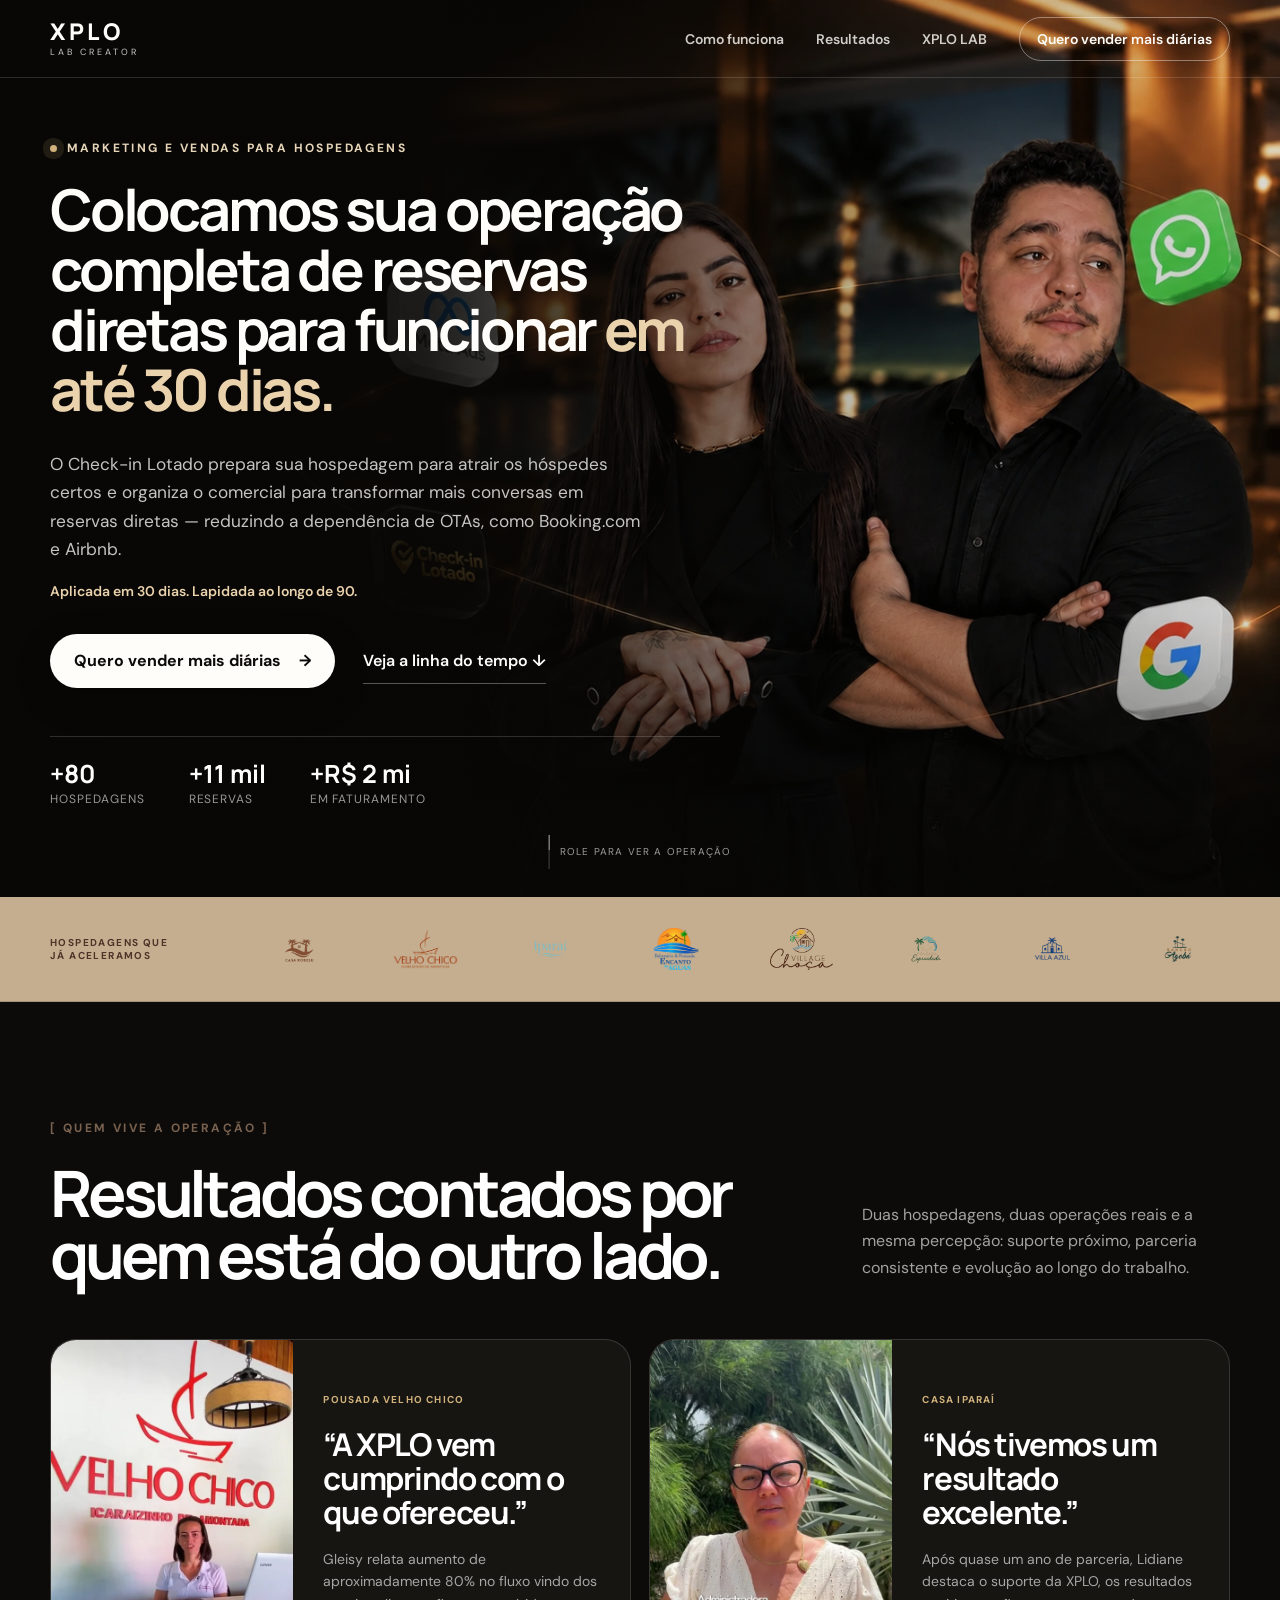
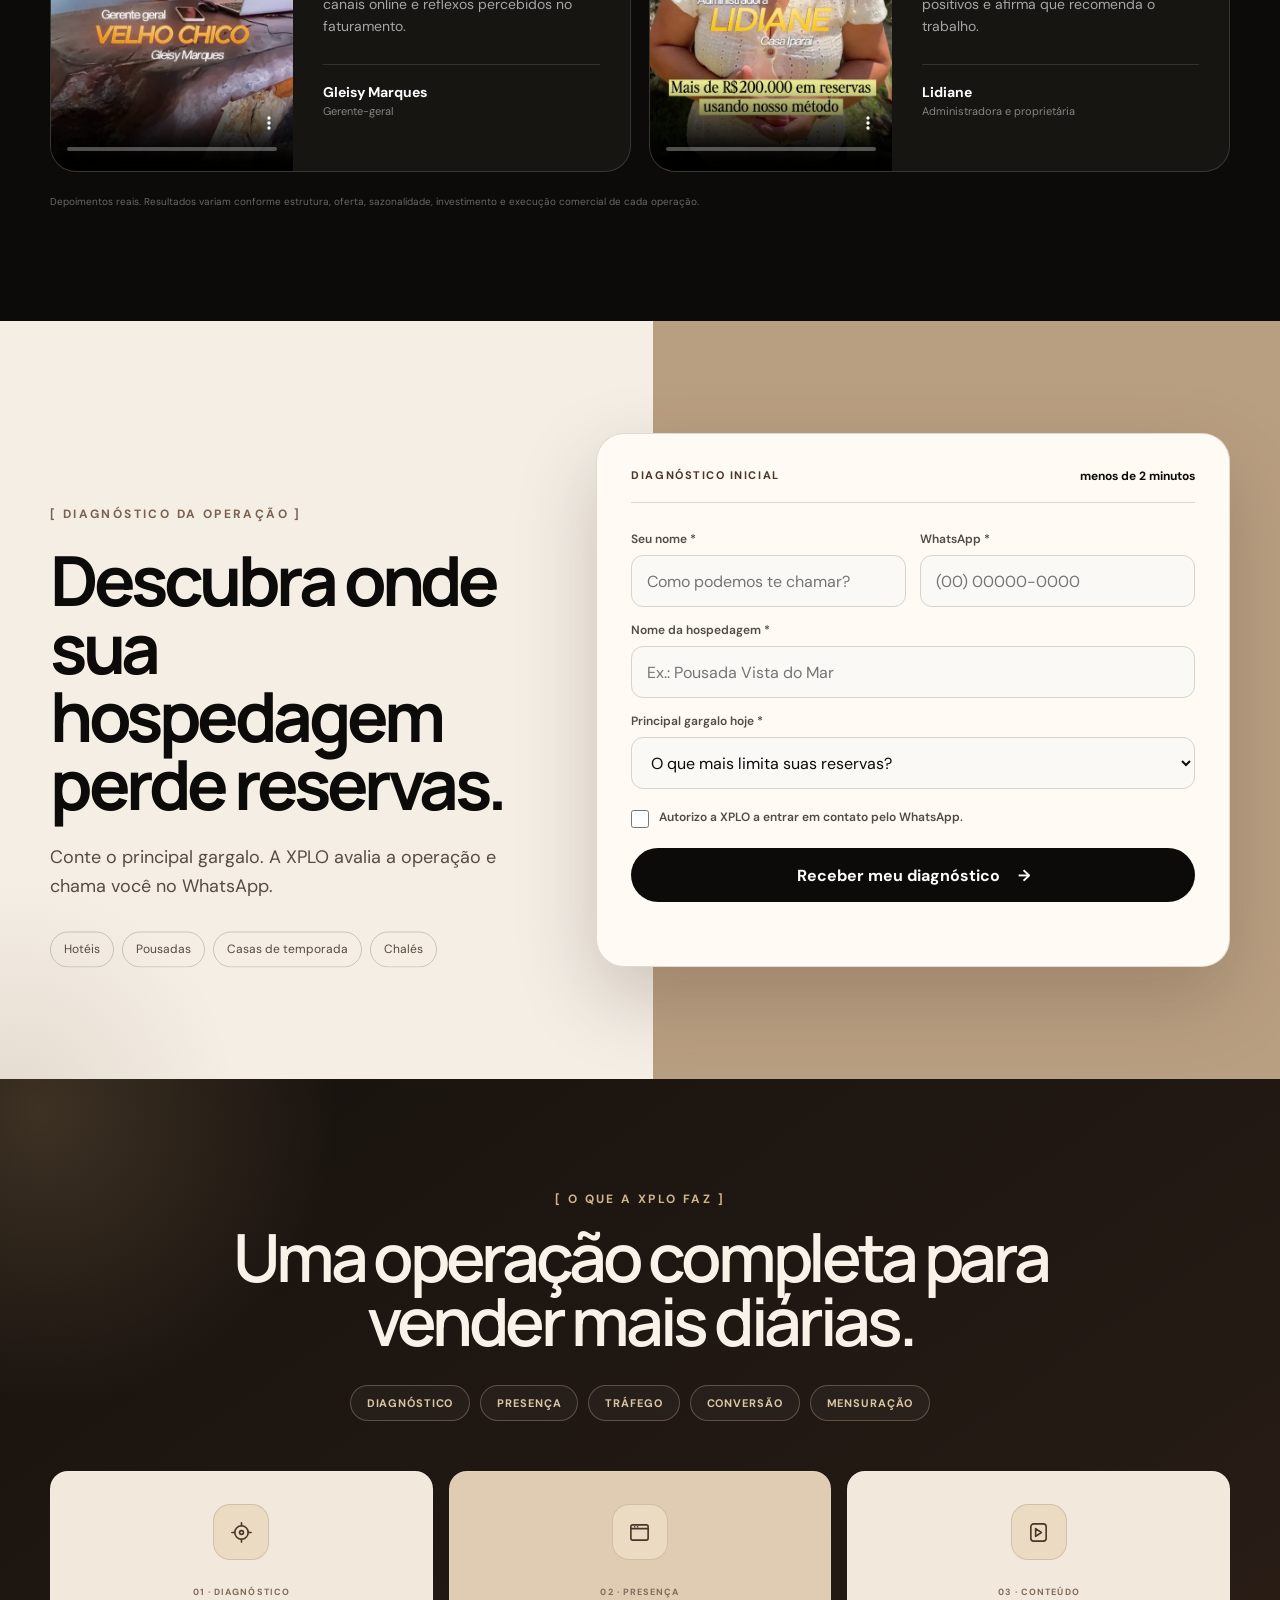
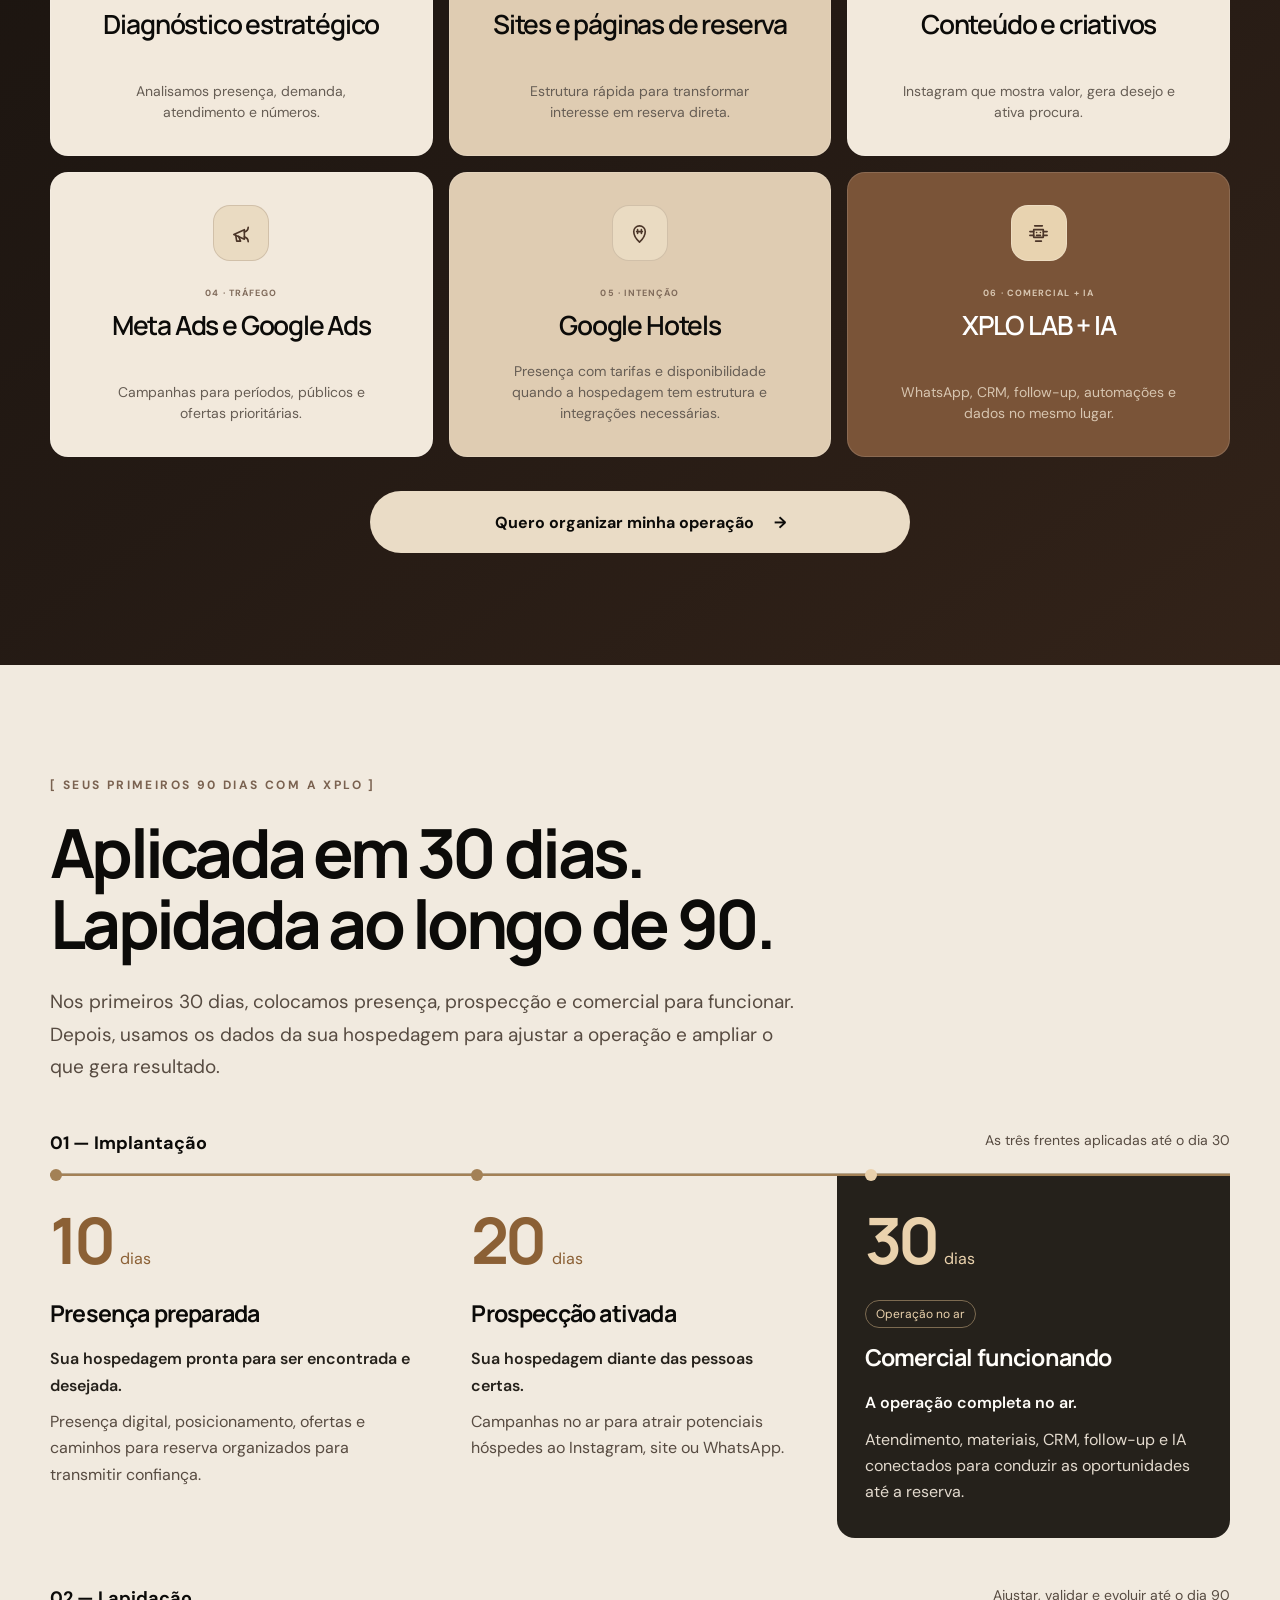
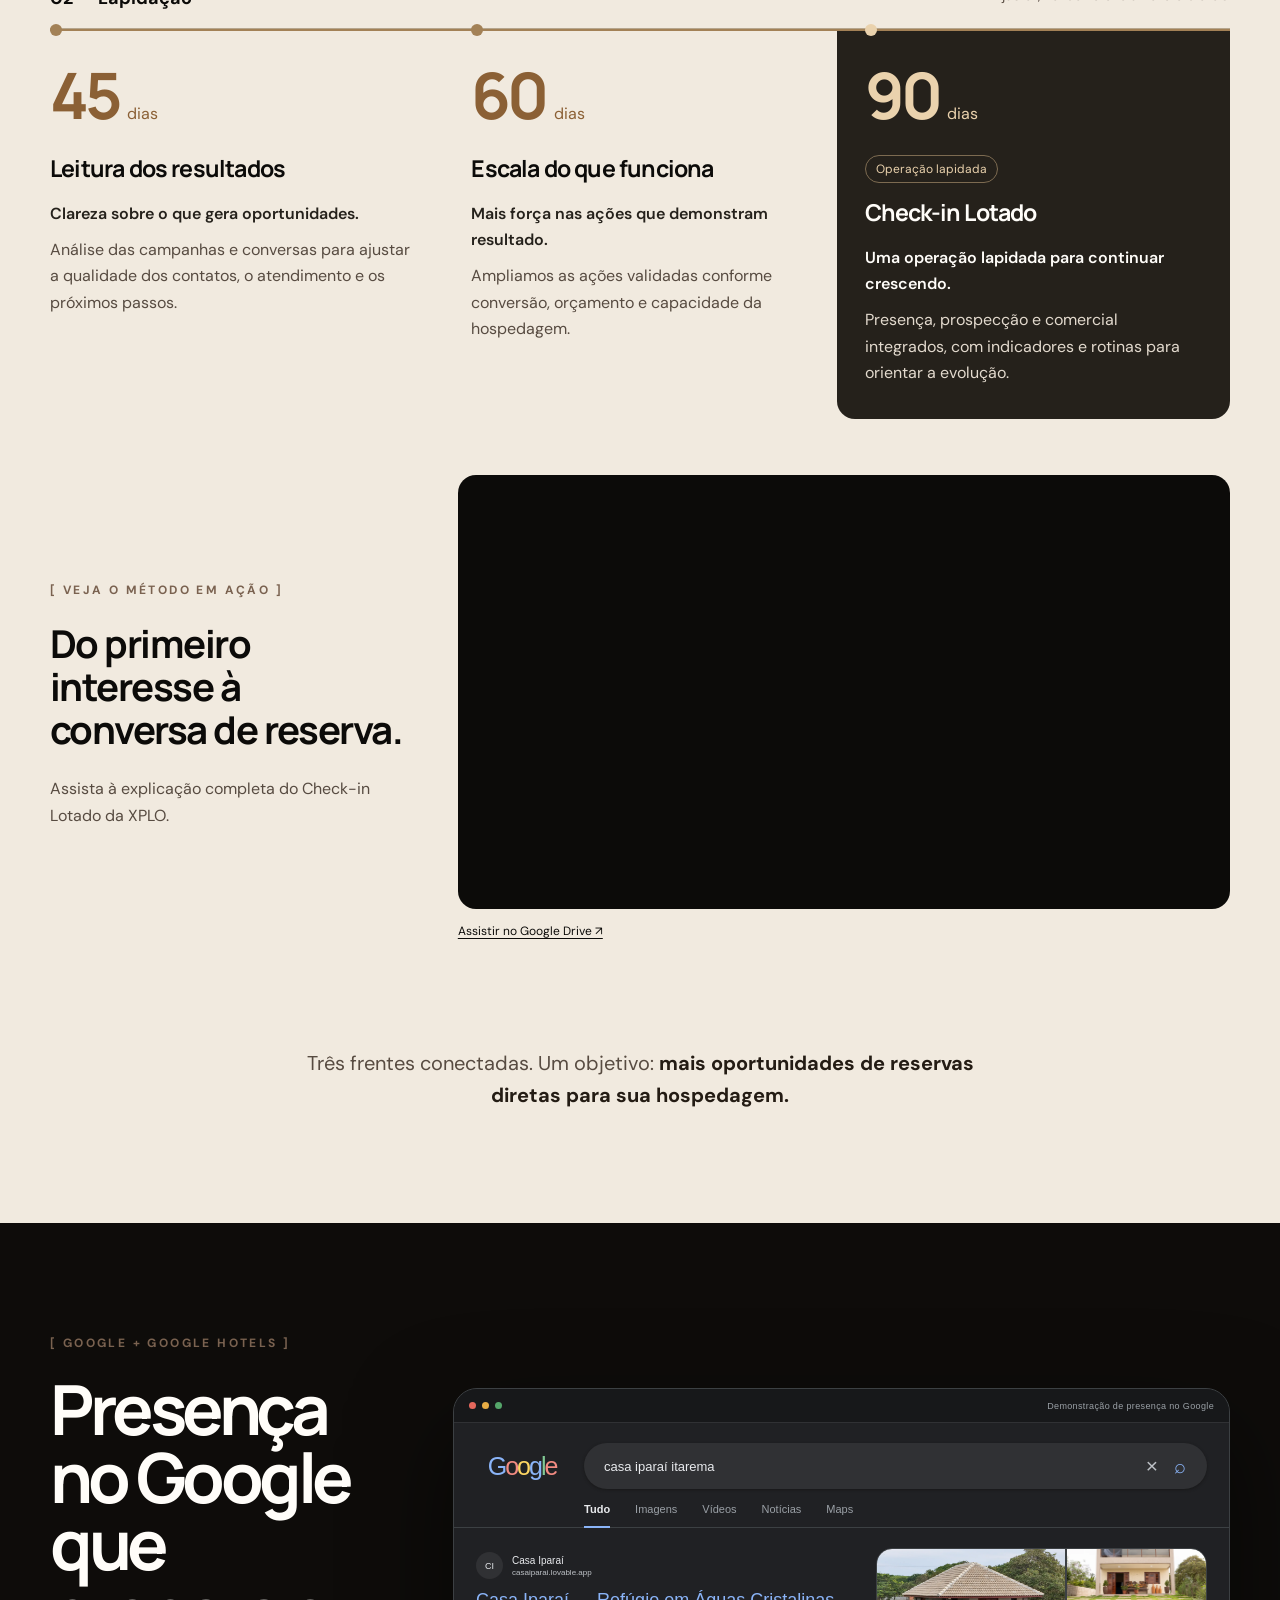
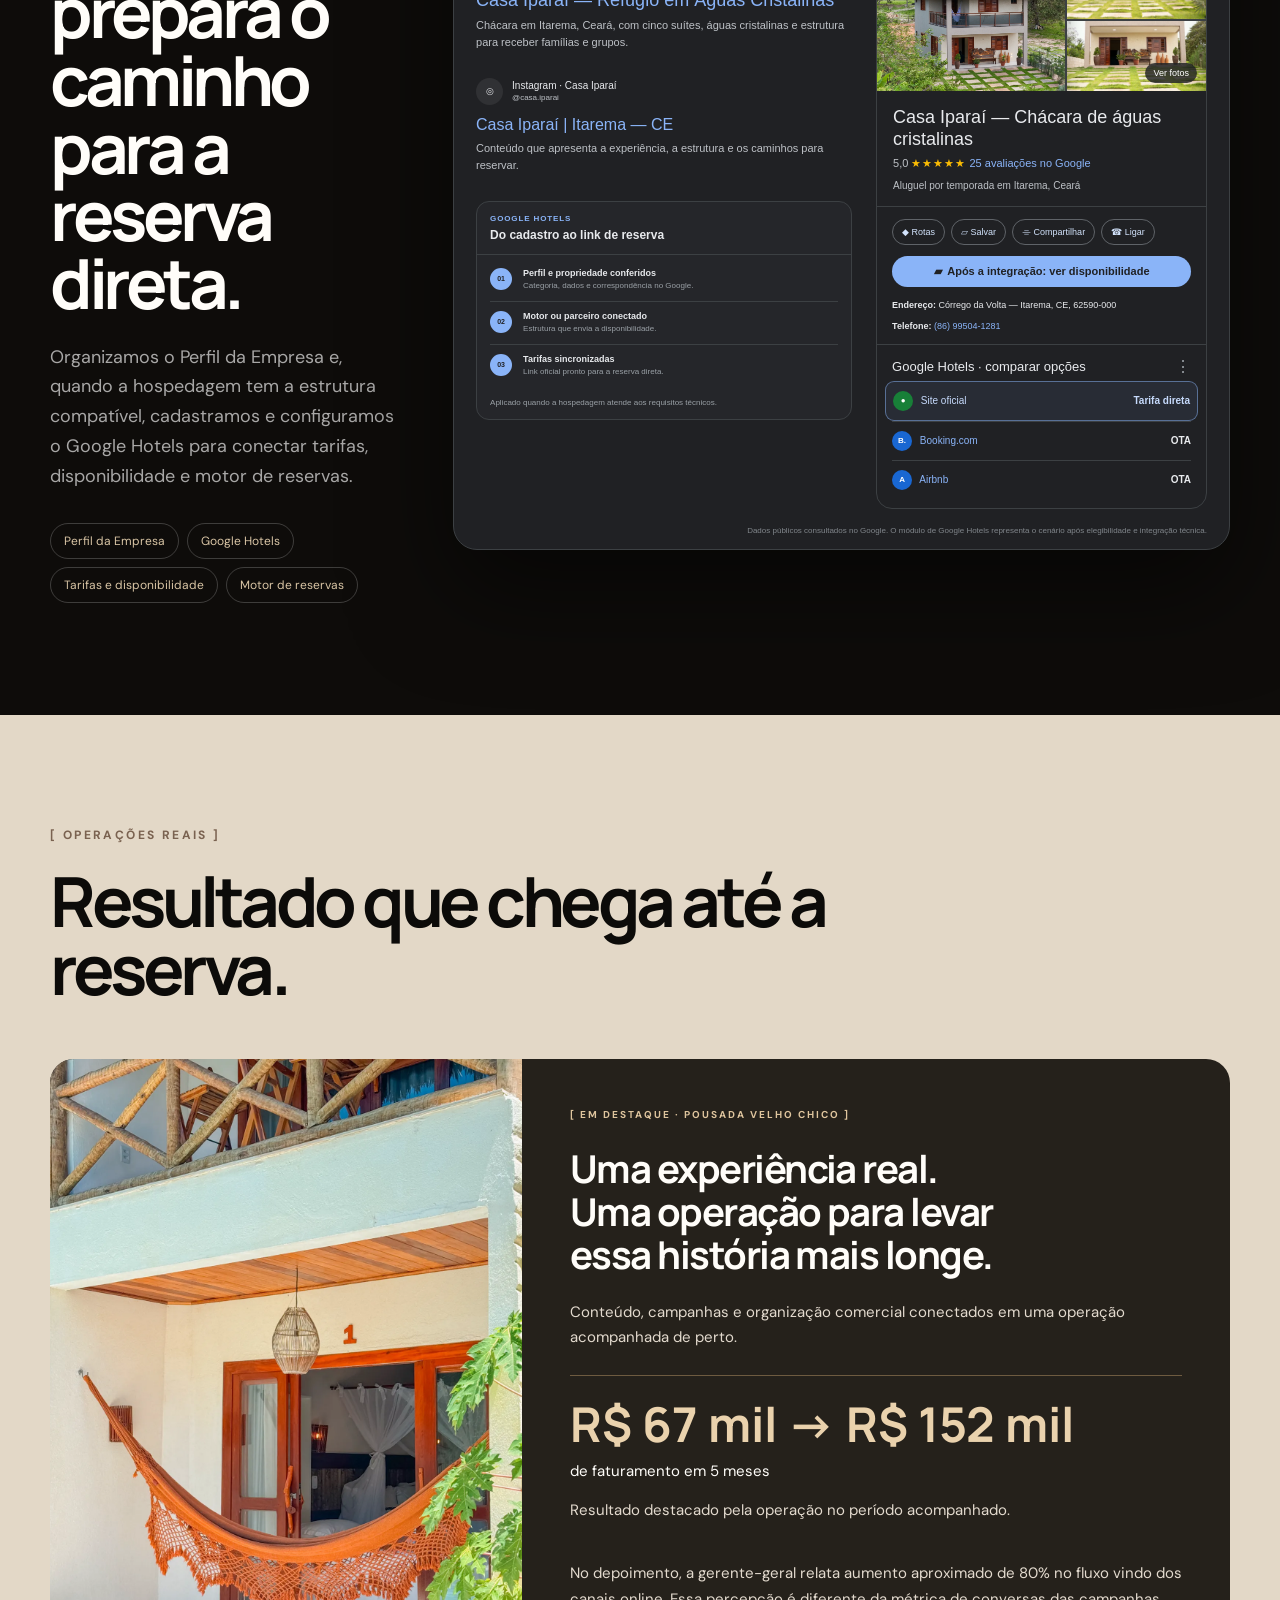
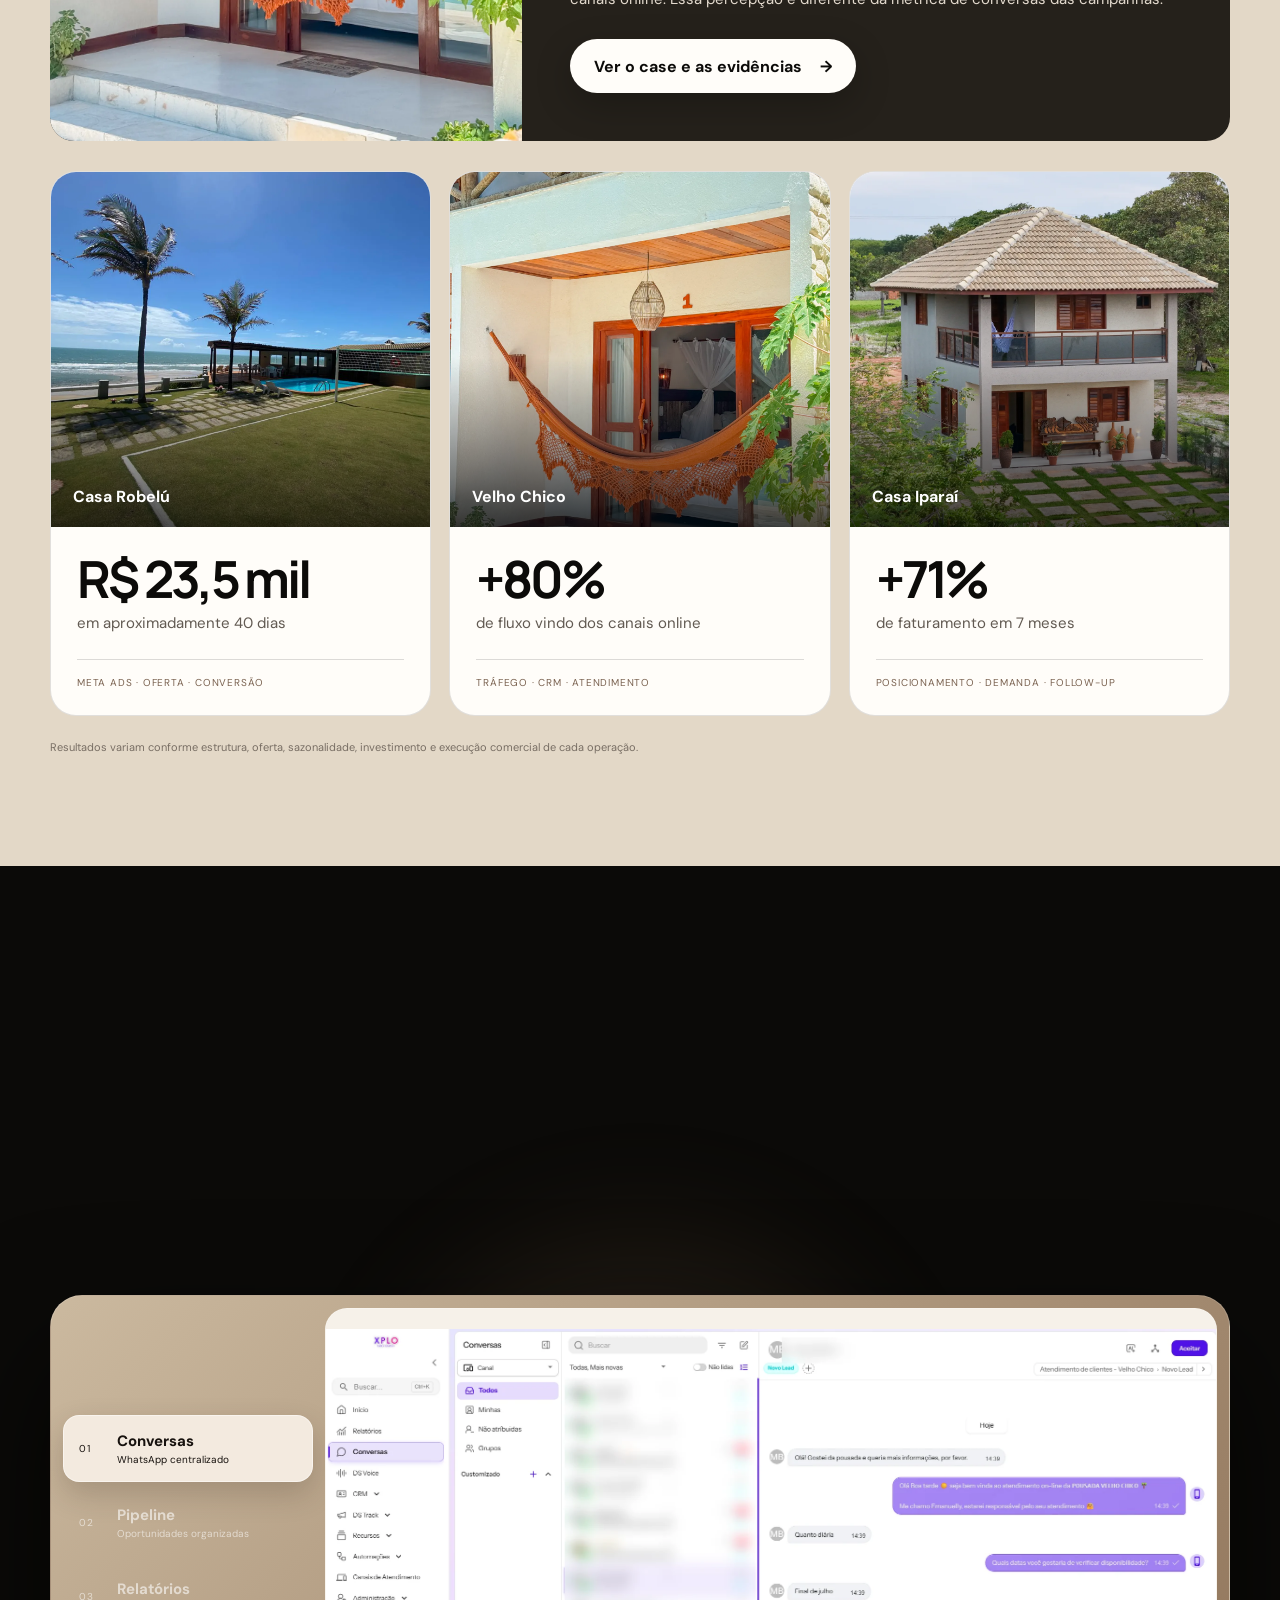
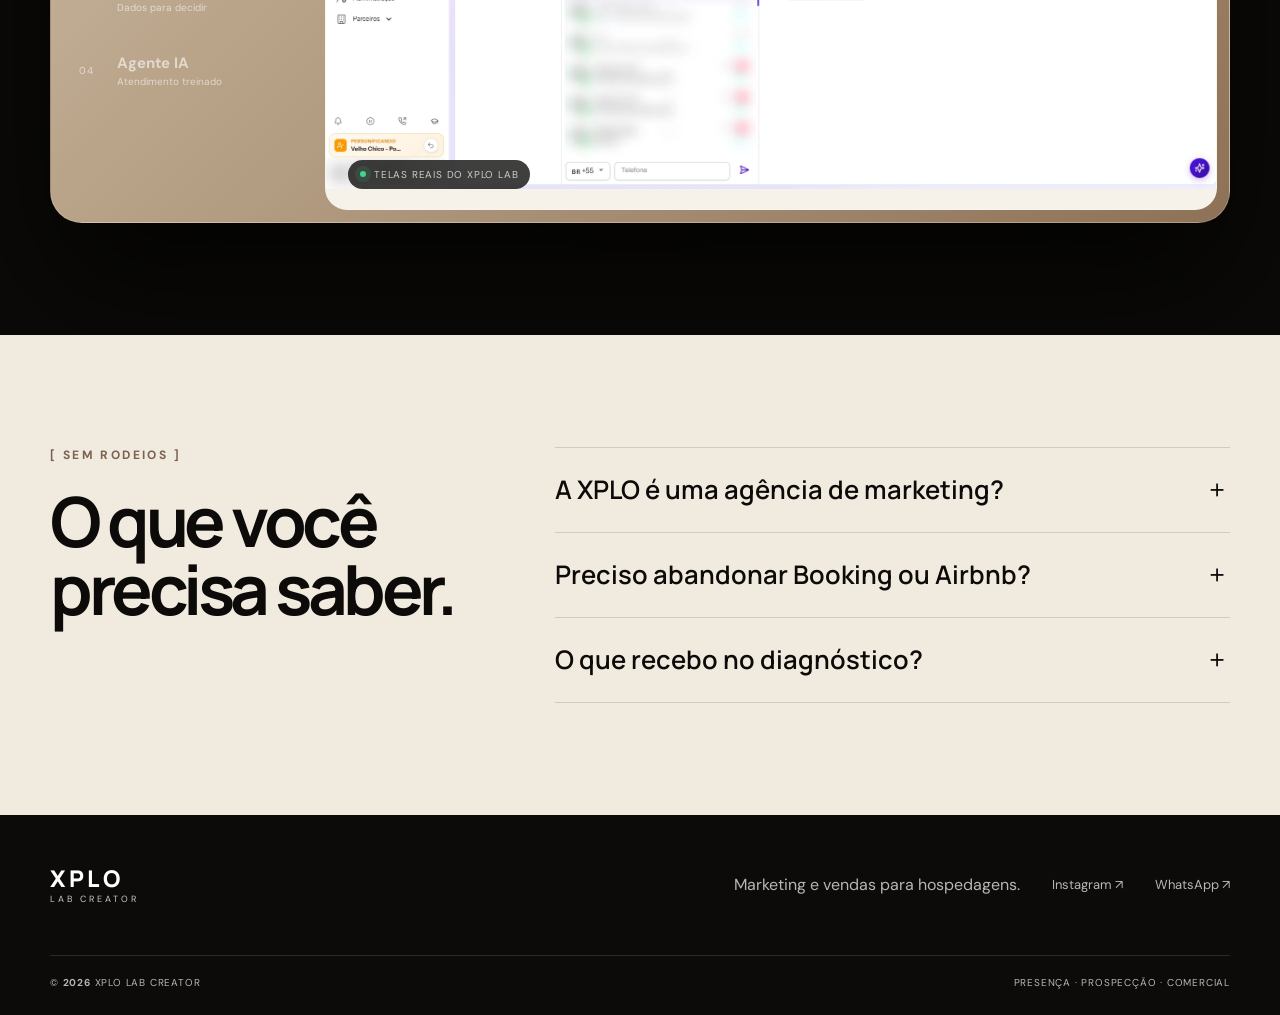
==== commit 28ad6f50: "Troca exemplo do Google para Casa Iparai e detalha Google Hotels" ====
--- a/index.html
+++ b/index.html
@@ -31,7 +31,7 @@
   <link rel="preconnect" href="https://fonts.googleapis.com">
   <link rel="preconnect" href="https://fonts.gstatic.com" crossorigin>
   <link href="https://fonts.googleapis.com/css2?family=DM+Sans:wght@400;500;600;700&family=Manrope:wght@500;600;700;800&display=swap" rel="stylesheet">
-  <link rel="stylesheet" href="styles.css?v=google-velho-chico">
+  <link rel="stylesheet" href="styles.css?v=google-casa-iparai">
   <link rel="stylesheet" href="method.css?v=20260906-timeline">
 </head>
 <body>
@@ -330,18 +330,18 @@
     <section class="direct-booking section-pad" id="google-hotels">
       <div class="shell direct-layout">
         <div class="direct-copy reveal">
-          <p class="section-label">[ GOOGLE PARA HOSPEDAGENS ]</p>
-          <h2>Do Google direto para o seu motor de reservas.</h2>
-          <p>Tarifa, disponibilidade e canal oficial no momento em que o hóspede está pronto para escolher.</p>
-          <div class="direct-tags"><span>Google Search</span><span>Maps</span><span>Google Hotels</span><span>Site oficial</span></div>
-        </div>
-
-        <div class="google-demo reveal" aria-label="Demonstração visual da Pousada Velho Chico nos resultados do Google">
+          <p class="section-label">[ GOOGLE + GOOGLE HOTELS ]</p>
+          <h2>Presença no Google que prepara o caminho para a reserva direta.</h2>
+          <p>Organizamos o Perfil da Empresa e, quando a hospedagem tem a estrutura compatível, cadastramos e configuramos o Google Hotels para conectar tarifas, disponibilidade e motor de reservas.</p>
+          <div class="direct-tags"><span>Perfil da Empresa</span><span>Google Hotels</span><span>Tarifas e disponibilidade</span><span>Motor de reservas</span></div>
+        </div>
+
+        <div class="google-demo reveal" aria-label="Demonstração visual da Casa Iparaí no Google e do caminho de configuração do Google Hotels">
           <div class="google-browser-bar"><i></i><i></i><i></i><span>Demonstração de presença no Google</span></div>
 
           <div class="google-search-head">
             <div class="google-wordmark" aria-hidden="true"><b>G</b><b>o</b><b>o</b><b>g</b><b>l</b><b>e</b></div>
-            <div class="google-search-box"><span>velho chico icaraizinho oficial</span><b aria-hidden="true">×</b><i aria-hidden="true">⌕</i></div>
+            <div class="google-search-box"><span>casa iparaí itarema</span><b aria-hidden="true">×</b><i aria-hidden="true">⌕</i></div>
           </div>
 
           <div class="google-tabs" aria-hidden="true"><span class="active">Tudo</span><span>Imagens</span><span>Vídeos</span><span>Notícias</span><span>Maps</span></div>
@@ -349,45 +349,53 @@
           <div class="google-results-layout">
             <div class="google-organic-results">
               <article class="google-result-card">
-                <div class="google-result-source"><span>VC</span><p><strong>Pousada Velho Chico</strong><small>velhochicoicaraizinho.com.br</small></p></div>
-                <h3>Pousada Velho Chico | Icaraizinho de Amontada</h3>
-                <p>Hotel de charme próximo à praia, com acomodações aconchegantes, piscina e uma experiência completa em Icaraizinho.</p>
+                <div class="google-result-source"><span>CI</span><p><strong>Casa Iparaí</strong><small>casaiparai.lovable.app</small></p></div>
+                <h3>Casa Iparaí — Refúgio em Águas Cristalinas</h3>
+                <p>Chácara em Itarema, Ceará, com cinco suítes, águas cristalinas e estrutura para receber famílias e grupos.</p>
               </article>
               <article class="google-result-card google-result-secondary">
-                <div class="google-result-source"><span>◎</span><p><strong>Instagram · Velho Chico</strong><small>@velhochicoicaraizinhooficial</small></p></div>
-                <h3>Pousada Icaraizinho</h3>
-                <p>Conheça a hospedagem, a região e o que você vai viver por aqui.</p>
+                <div class="google-result-source"><span>◎</span><p><strong>Instagram · Casa Iparaí</strong><small>@casa.iparai</small></p></div>
+                <h3>Casa Iparaí | Itarema — CE</h3>
+                <p>Conteúdo que apresenta a experiência, a estrutura e os caminhos para reservar.</p>
               </article>
-              <div class="google-ai-summary"><span>✦</span><p><strong>Informações claras para escolher</strong><small>Site, localização, avaliações e canal oficial reunidos no momento da decisão.</small></p></div>
+              <div class="google-hotel-setup">
+                <div class="google-setup-title"><span>GOOGLE HOTELS</span><strong>Do cadastro ao link de reserva</strong></div>
+                <ol>
+                  <li><b>01</b><span><strong>Perfil e propriedade conferidos</strong><small>Categoria, dados e correspondência no Google.</small></span></li>
+                  <li><b>02</b><span><strong>Motor ou parceiro conectado</strong><small>Estrutura que envia a disponibilidade.</small></span></li>
+                  <li><b>03</b><span><strong>Tarifas sincronizadas</strong><small>Link oficial pronto para a reserva direta.</small></span></li>
+                </ol>
+                <p>Aplicado quando a hospedagem atende aos requisitos técnicos.</p>
+              </div>
             </div>
 
             <aside class="google-knowledge-panel">
               <div class="google-photo-grid">
-                <img src="assets/google/velho-chico-recepcao.webp" alt="Recepção da Pousada Velho Chico" loading="lazy">
-                <img src="assets/cases/velho-chico.webp" alt="Acomodação da Pousada Velho Chico" loading="lazy">
-                <img src="assets/google/velho-chico-checkin.webp" alt="Check-in real na Pousada Velho Chico" loading="lazy">
+                <img src="assets/cases/casa-iparai.webp" alt="Casa Iparaí em Itarema" loading="lazy">
+                <img src="assets/checkin/casa-iparai-fachada.webp" alt="Fachada da Casa Iparaí" loading="lazy">
+                <img src="assets/checkin-motion/casa-iparai-instagram-poster.jpg" alt="Área externa da Casa Iparaí" loading="lazy">
                 <span>Ver fotos</span>
               </div>
               <div class="google-place-head">
-                <h3>Pousada Velho Chico Icaraizinho</h3>
-                <p><strong>4,9</strong> <span class="google-stars">★★★★★</span> <u>289 avaliações no Google</u></p>
-                <small>Hotel em Icaraí de Amontada</small>
-              </div>
-              <div class="google-actions" aria-hidden="true"><span>◉ Site</span><span>◆ Rotas</span><span>▱ Salvar</span><span>☎ Ligar</span></div>
-              <div class="google-availability">▰&nbsp; Ver disponibilidade</div>
+                <h3>Casa Iparaí — Chácara de águas cristalinas</h3>
+                <p><strong>5,0</strong> <span class="google-stars">★★★★★</span> <u>25 avaliações no Google</u></p>
+                <small>Aluguel por temporada em Itarema, Ceará</small>
+              </div>
+              <div class="google-actions" aria-hidden="true"><span>◆ Rotas</span><span>▱ Salvar</span><span>⌯ Compartilhar</span><span>☎ Ligar</span></div>
+              <div class="google-availability">▰&nbsp; Após a integração: ver disponibilidade</div>
               <div class="google-place-details">
-                <p><strong>Endereço:</strong> R. Francisco Gonçalves de Souza, 292 — Icaraí, Amontada — CE</p>
-                <p><strong>Telefone:</strong> <span>(88) 98157-3001</span></p>
+                <p><strong>Endereço:</strong> Córrego da Volta — Itarema, CE, 62590-000</p>
+                <p><strong>Telefone:</strong> <span>(86) 99504-1281</span></p>
               </div>
               <div class="google-price-box">
-                <div class="google-price-title"><strong>Comparar preços</strong><span>⋮</span></div>
+                <div class="google-price-title"><strong>Google Hotels · comparar opções</strong><span>⋮</span></div>
                 <div class="google-price-row official"><span><b>●</b> Site oficial</span><strong>Tarifa direta</strong></div>
-                <div class="google-price-row"><span><b>B.</b> Booking.com</span><strong>R$ 385</strong></div>
-                <div class="google-price-row"><span><b>H</b> Hotels.com</span><strong>R$ 389</strong></div>
+                <div class="google-price-row"><span><b>B.</b> Booking.com</span><strong>OTA</strong></div>
+                <div class="google-price-row"><span><b>A</b> Airbnb</span><strong>OTA</strong></div>
               </div>
             </aside>
           </div>
-          <p class="google-demo-note">Demonstração visual baseada na presença pública da hospedagem. Avaliações, preços e informações podem mudar.</p>
+          <p class="google-demo-note">Dados públicos consultados no Google. O módulo de Google Hotels representa o cenário após elegibilidade e integração técnica.</p>
         </div>
       </div>
     </section>
--- a/styles.css
+++ b/styles.css
@@ -201,7 +201,9 @@
 .google-organic-results { min-width: 0; padding-top: 4px; }
 .google-result-card { margin-bottom: 27px; }.google-result-source { display: flex; align-items: center; gap: 9px; }.google-result-source > span { display: grid; flex: 0 0 27px; width: 27px; height: 27px; place-items: center; border-radius: 50%; color: #e8eaed; background: #303134; font-size: 9px; }.google-result-source p { margin: 0; }.google-result-source strong, .google-result-source small { display: block; color: #e8eaed; font-size: 10px; font-weight: 400; }.google-result-source small { margin-top: 2px; color: #bdc1c6; font-size: 8px; }
 .google-result-card h3 { margin: 10px 0 5px; color: #8ab4f8; font: 400 18px/1.25 Arial, sans-serif; }.google-result-card > p { margin: 0; color: #bdc1c6; font-size: 11px; line-height: 1.55; }.google-result-secondary h3 { font-size: 16px; }
-.google-ai-summary { display: flex; gap: 10px; padding: 13px; border: 1px solid #3c4043; border-radius: 13px; background: #25262a; }.google-ai-summary > span { color: #8ab4f8; }.google-ai-summary p { margin: 0; }.google-ai-summary strong, .google-ai-summary small { display: block; }.google-ai-summary strong { color: #e8eaed; font-size: 11px; }.google-ai-summary small { margin-top: 5px; color: #bdc1c6; font-size: 9px; line-height: 1.45; }
+.google-hotel-setup { overflow: hidden; border: 1px solid #3c4043; border-radius: 13px; background: #25262a; }
+.google-setup-title { padding: 12px 13px; border-bottom: 1px solid #3c4043; }.google-setup-title span, .google-setup-title strong { display: block; }.google-setup-title span { margin-bottom: 5px; color: #8ab4f8; font-size: 8px; font-weight: 700; letter-spacing: .11em; }.google-setup-title strong { color: #e8eaed; font-size: 12px; }
+.google-hotel-setup ol { margin: 0; padding: 4px 13px; list-style: none; }.google-hotel-setup li { display: grid; grid-template-columns: 24px 1fr; gap: 9px; padding: 9px 0; border-bottom: 1px solid #3c4043; }.google-hotel-setup li:last-child { border-bottom: 0; }.google-hotel-setup li > b { display: grid; width: 22px; height: 22px; place-items: center; border-radius: 50%; color: #202124; background: #8ab4f8; font-size: 7px; }.google-hotel-setup li span > strong, .google-hotel-setup li small { display: block; }.google-hotel-setup li span > strong { color: #e8eaed; font-size: 9px; }.google-hotel-setup li small { margin-top: 3px; color: #9aa0a6; font-size: 8px; line-height: 1.35; }.google-hotel-setup > p { margin: 0; padding: 8px 13px 10px; color: #9aa0a6; font-size: 8px; line-height: 1.35; }
 .google-knowledge-panel { overflow: hidden; border: 1px solid #3c4043; border-radius: 16px; background: #202124; }
 .google-photo-grid { position: relative; display: grid; grid-template-columns: 1.15fr .85fr; grid-template-rows: 70px 70px; gap: 2px; overflow: hidden; background: #3c4043; }.google-photo-grid img { width: 100%; height: 100%; object-fit: cover; }.google-photo-grid img:first-child { grid-row: 1 / 3; }.google-photo-grid span { position: absolute; right: 9px; bottom: 8px; padding: 5px 8px; border-radius: 999px; color: #fff; background: rgba(32,33,36,.82); font-size: 9px; }
 .google-place-head { padding: 16px 16px 13px; border-bottom: 1px solid #3c4043; }.google-place-head h3 { margin: 0 0 7px; color: #e8eaed; font: 500 18px/1.2 Arial, sans-serif; }.google-place-head p { margin: 0 0 5px; color: #bdc1c6; font-size: 11px; }.google-place-head p strong { font-weight: 400; }.google-stars { color: #fbbc04; letter-spacing: 1px; }.google-place-head u { color: #8ab4f8; text-decoration: none; }.google-place-head small { color: #bdc1c6; font-size: 10px; }
@@ -316,7 +318,7 @@
   .section-title { margin-bottom: 36px; }.section-title h2, .direct-copy h2, .lab-heading h2, .faq-heading h2, .diagnostic-copy h2 { font-size: clamp(2.65rem, 13vw, 3.8rem); }
   .journey-tabs { width: 100%; overflow-x: auto; justify-content: flex-start; border-radius: 16px; scrollbar-width: none; }.journey-tabs::-webkit-scrollbar { display: none; }.journey-tab { flex: 0 0 auto; padding: 11px 14px; }.journey-panel { min-height: 0; gap: 22px; padding: 18px; border-radius: 24px; }.journey-copy { padding: 32px 5px 8px; }.journey-number { font-size: 6rem; }.journey-copy h3 { font-size: 2.45rem; }.journey-copy ul { margin-top: 28px; }.journey-media { border-radius: 18px; }.difference-line { align-items: flex-start; flex-direction: column; gap: 5px; }
   .scale-film { aspect-ratio: 3 / 2; }.scale-film-flow { left: 8px; right: 8px; bottom: 8px; gap: 5px; padding: 9px 7px; font-size: 9px; }.scale-film-note { top: 8px; right: 8px; font-size: 7px; }
-  .direct-layout { gap: 42px; }.direct-copy > p:not(.section-label) { font-size: 16px; }.google-demo { border-radius: 18px; }.google-browser-bar { height: 30px; padding-inline: 11px; }.google-search-head { grid-template-columns: 1fr; gap: 11px; padding: 16px 12px 10px; }.google-wordmark { justify-content: flex-start; padding-left: 4px; }.google-search-box { min-height: 43px; padding-left: 15px; font-size: 11px; }.google-tabs { gap: 18px; overflow-x: auto; padding-left: 14px; scrollbar-width: none; }.google-tabs::-webkit-scrollbar { display: none; }.google-results-layout { grid-template-columns: 1fr; gap: 16px; padding: 16px 12px 13px; }.google-organic-results { display: none; }.google-knowledge-panel { border-radius: 13px; }.google-photo-grid { grid-template-rows: 82px 82px; }.google-place-head h3 { font-size: 19px; }.google-actions span { padding: 8px 10px; font-size: 10px; }.google-availability { padding: 11px; font-size: 12px; }.google-place-details p { font-size: 10px; }.google-price-title strong { font-size: 15px; }.google-price-row { padding-block: 11px; font-size: 11px; }.google-price-row strong { font-size: 11px; }.google-demo-note { padding: 0 13px 13px; text-align: left; }
+  .direct-layout { gap: 42px; }.direct-copy > p:not(.section-label) { font-size: 16px; }.google-demo { border-radius: 18px; }.google-browser-bar { height: 30px; padding-inline: 11px; }.google-search-head { grid-template-columns: 1fr; gap: 11px; padding: 16px 12px 10px; }.google-wordmark { justify-content: flex-start; padding-left: 4px; }.google-search-box { min-height: 43px; padding-left: 15px; font-size: 11px; }.google-tabs { gap: 18px; overflow-x: auto; padding-left: 14px; scrollbar-width: none; }.google-tabs::-webkit-scrollbar { display: none; }.google-results-layout { grid-template-columns: 1fr; gap: 16px; padding: 16px 12px 13px; }.google-organic-results { display: none; }.google-knowledge-panel { border-radius: 13px; }.google-photo-grid { grid-template-rows: 82px 82px; }.google-place-head h3 { font-size: 19px; }.google-actions span { padding: 8px 10px; font-size: 10px; }.google-availability { padding: 11px; font-size: 11px; }.google-place-details p { font-size: 10px; }.google-price-title strong { font-size: 14px; }.google-price-row { padding-block: 11px; font-size: 11px; }.google-price-row strong { font-size: 11px; }.google-demo-note { padding: 0 13px 13px; text-align: left; }
   .case-card { display: block; }.case-image { height: 300px; }.case-result { padding: 24px; }
   .lab-pills { justify-content: flex-start; overflow-x: auto; flex-wrap: nowrap; padding-bottom: 4px; scrollbar-width: none; }.lab-pills span { flex: 0 0 auto; }.lab-tour { grid-template-columns: 1fr; padding: 8px; border-radius: 20px; }.lab-tour-nav { display: flex; overflow-x: auto; padding-bottom: 2px; scrollbar-width: none; }.lab-tour-tab { min-width: 145px; padding: 11px; }.lab-tour-tab span { display: none; }.lab-tour-stage { border-radius: 14px; }.motion-status { left: 10px; bottom: 9px; font-size: 8px; }
   .faq-layout, .diagnostic-layout { gap: 44px; }.faq-list summary { font-size: 1.2rem; }.lead-form { padding: 22px; border-radius: 20px; }.field-grid { grid-template-columns: 1fr; gap: 0; }.form-head { align-items: flex-start; flex-direction: column; gap: 5px; }
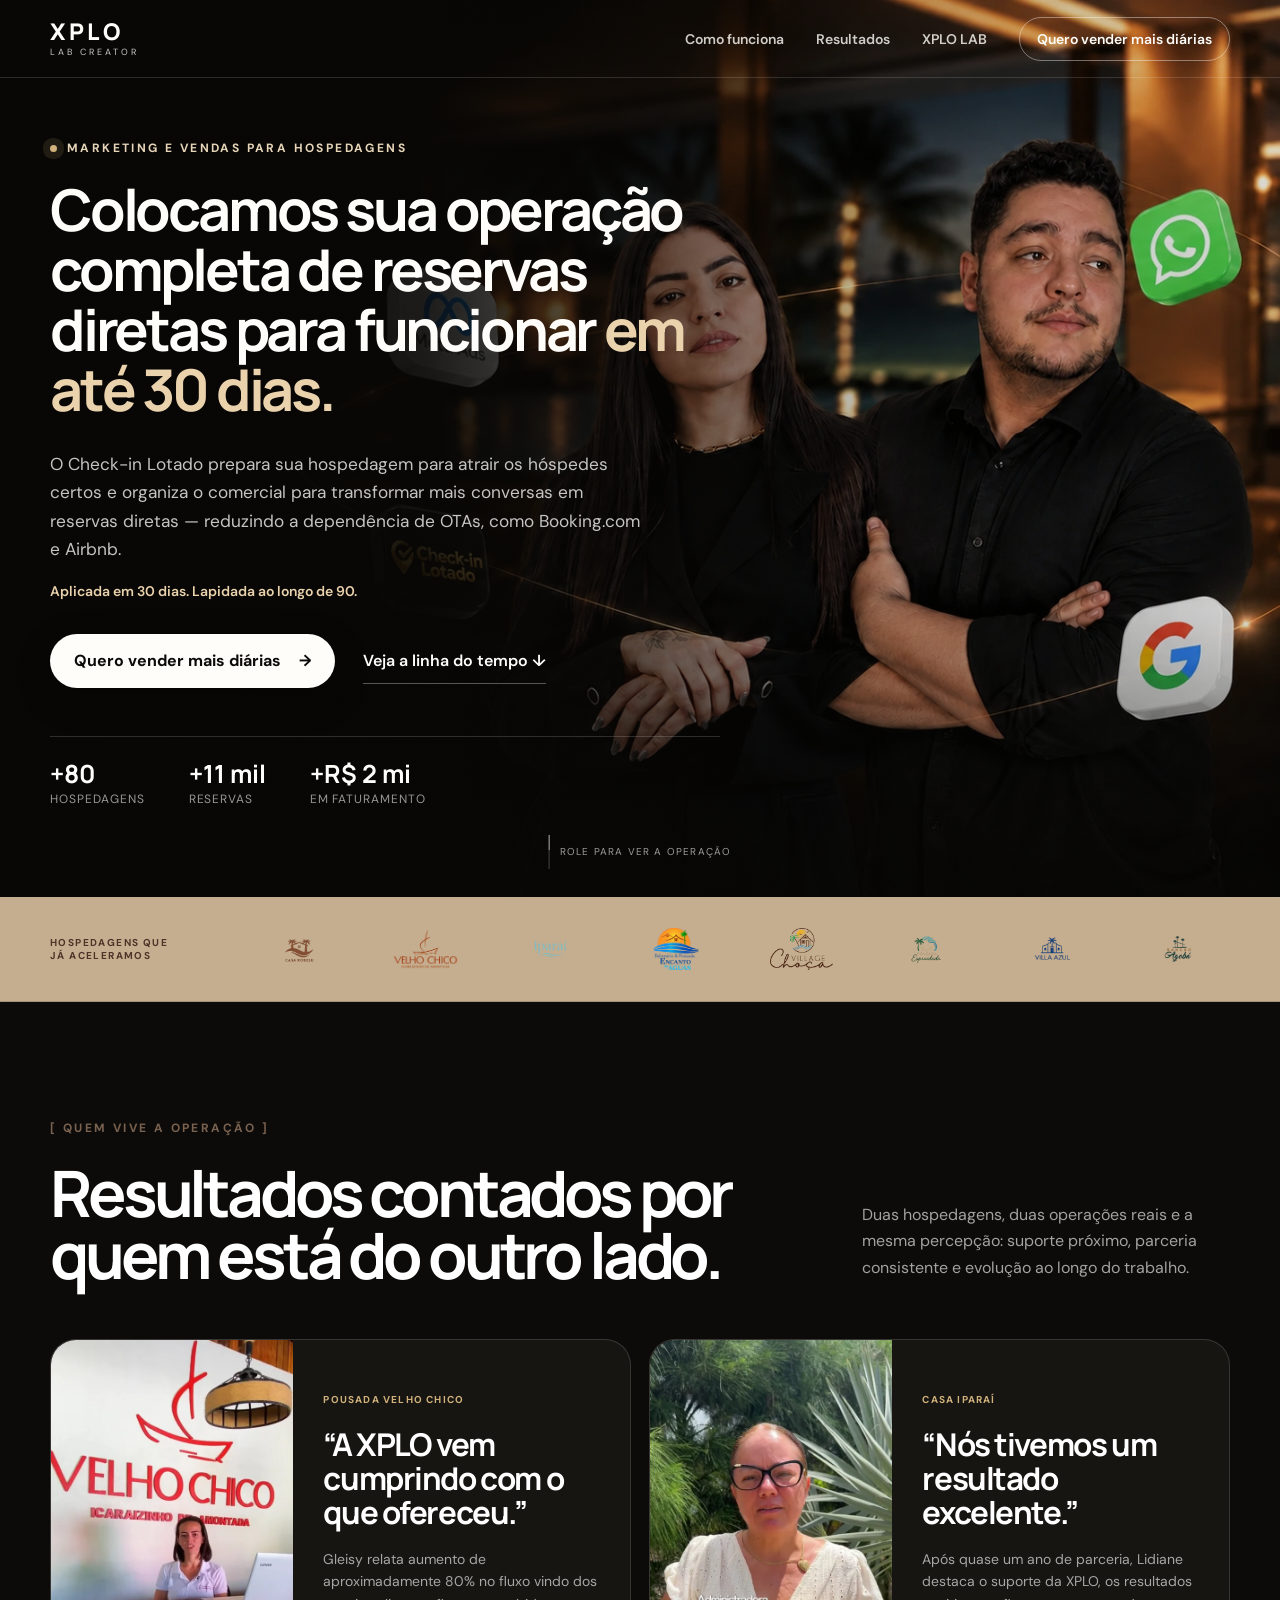
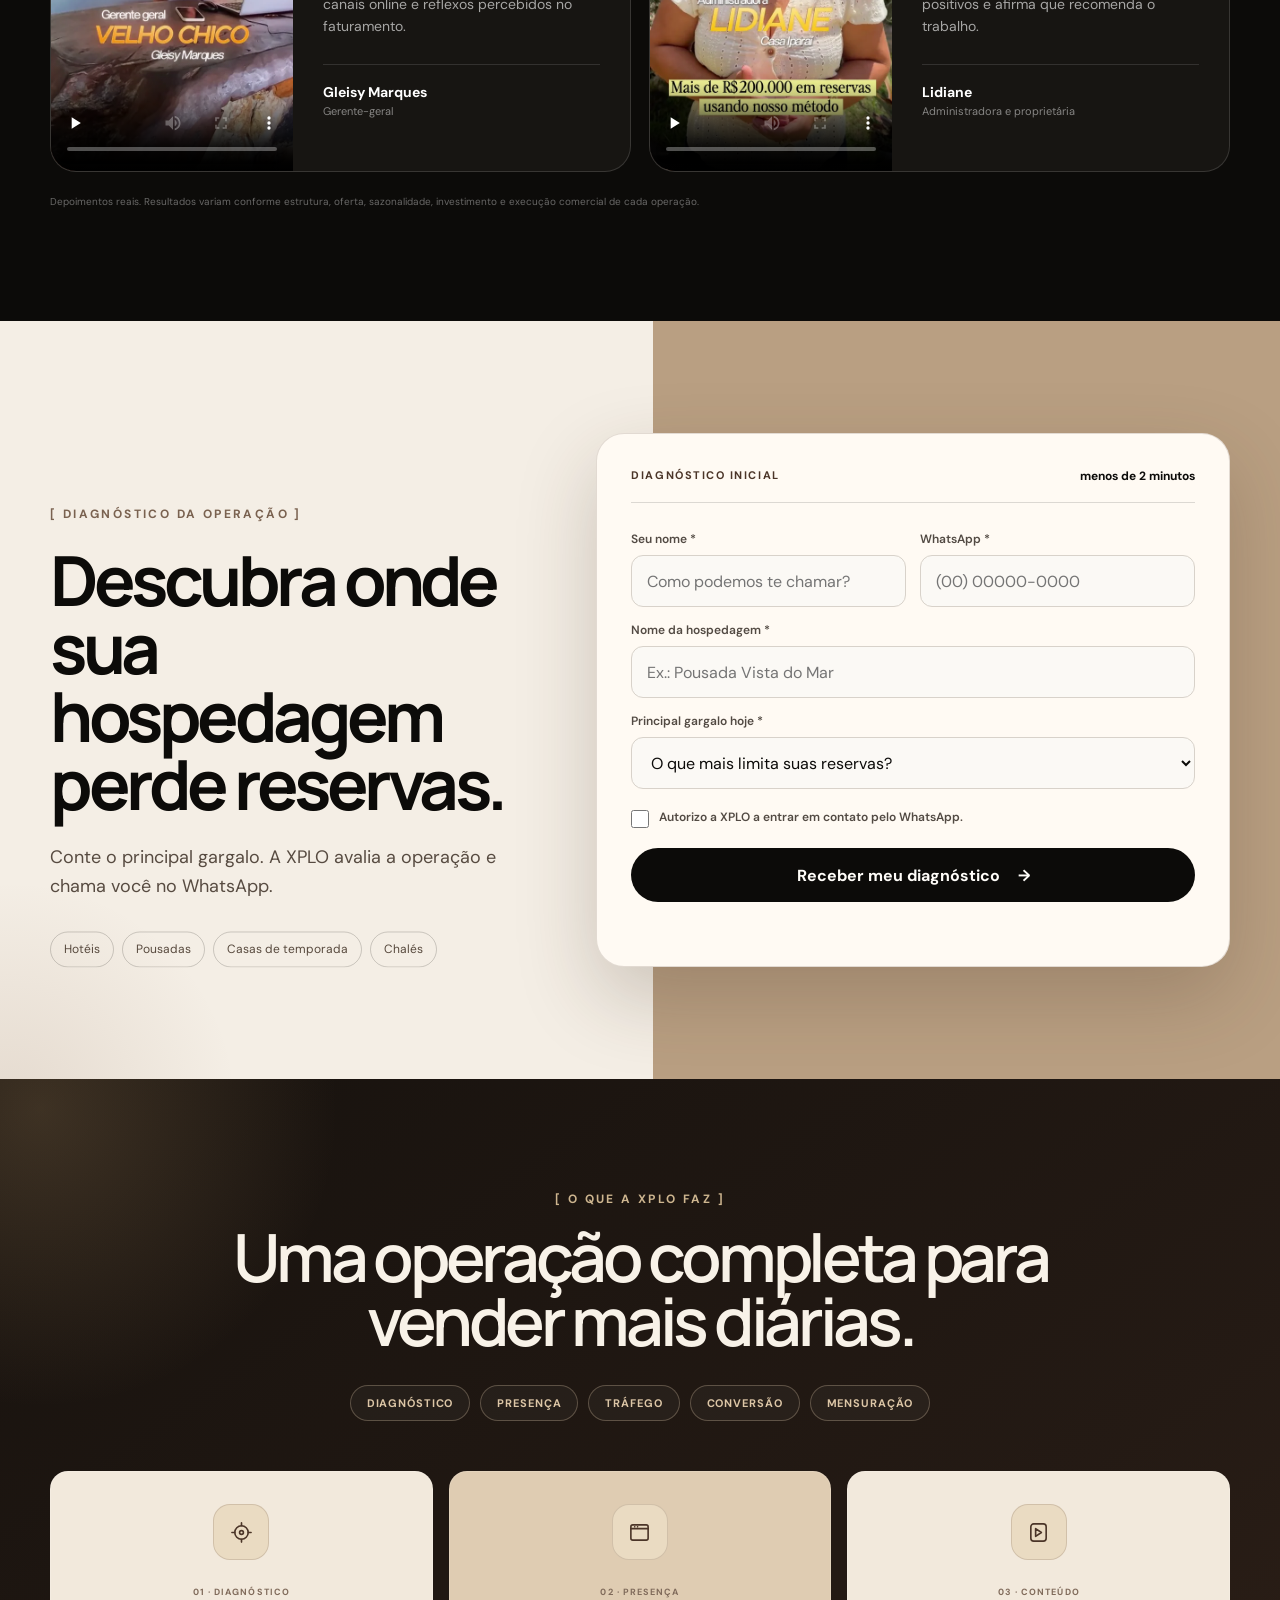
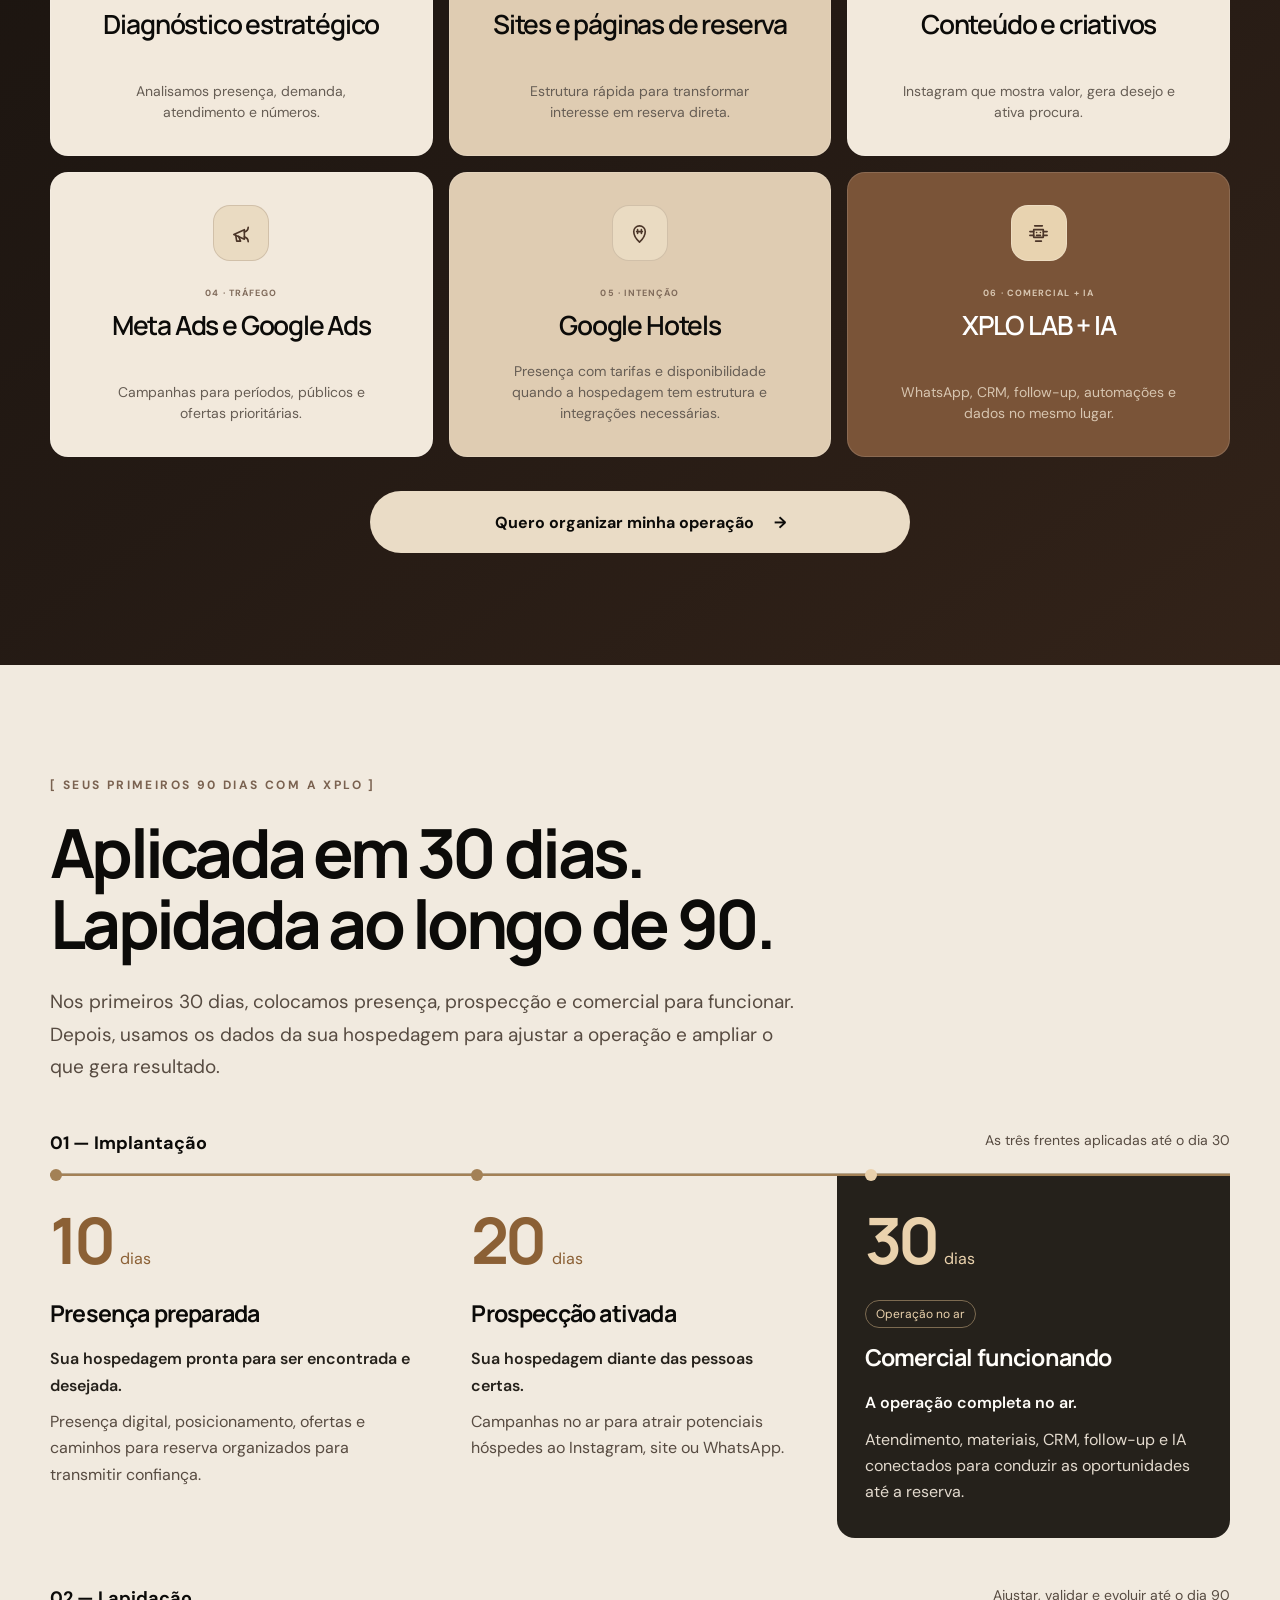
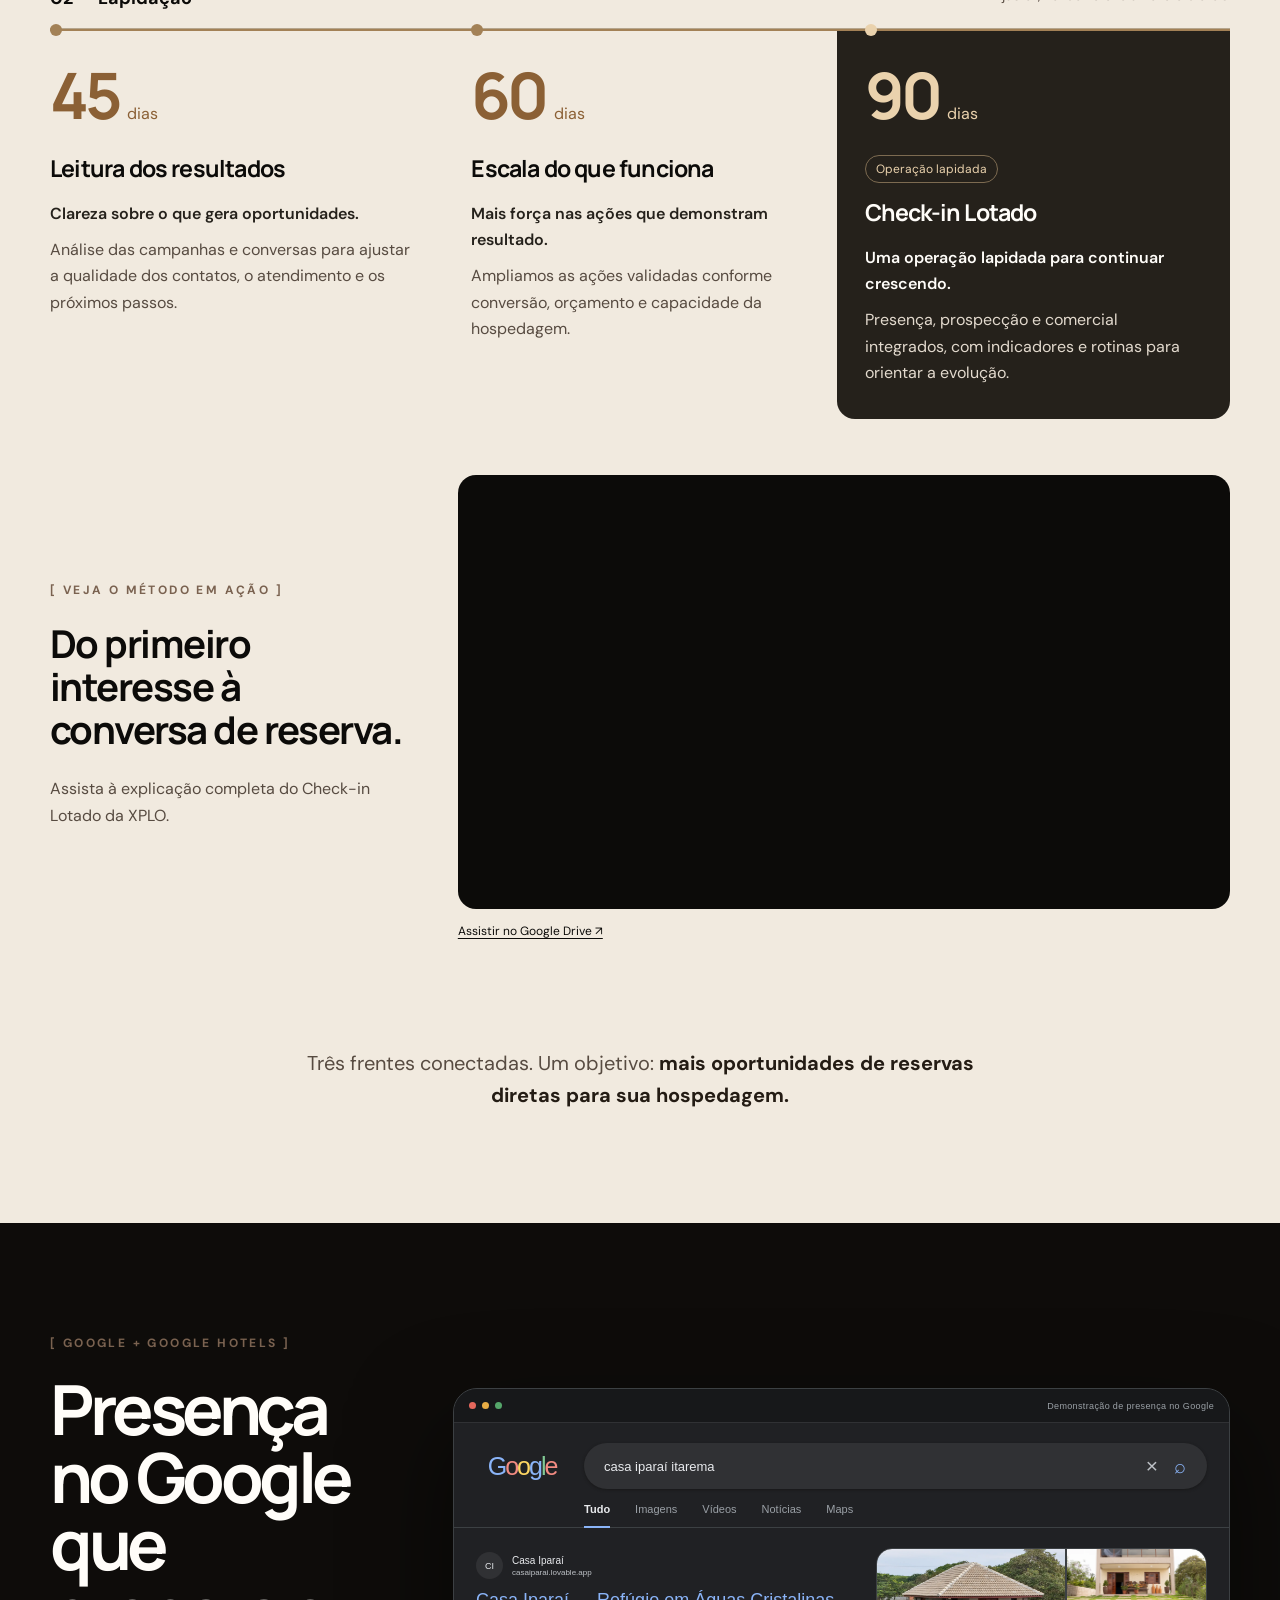
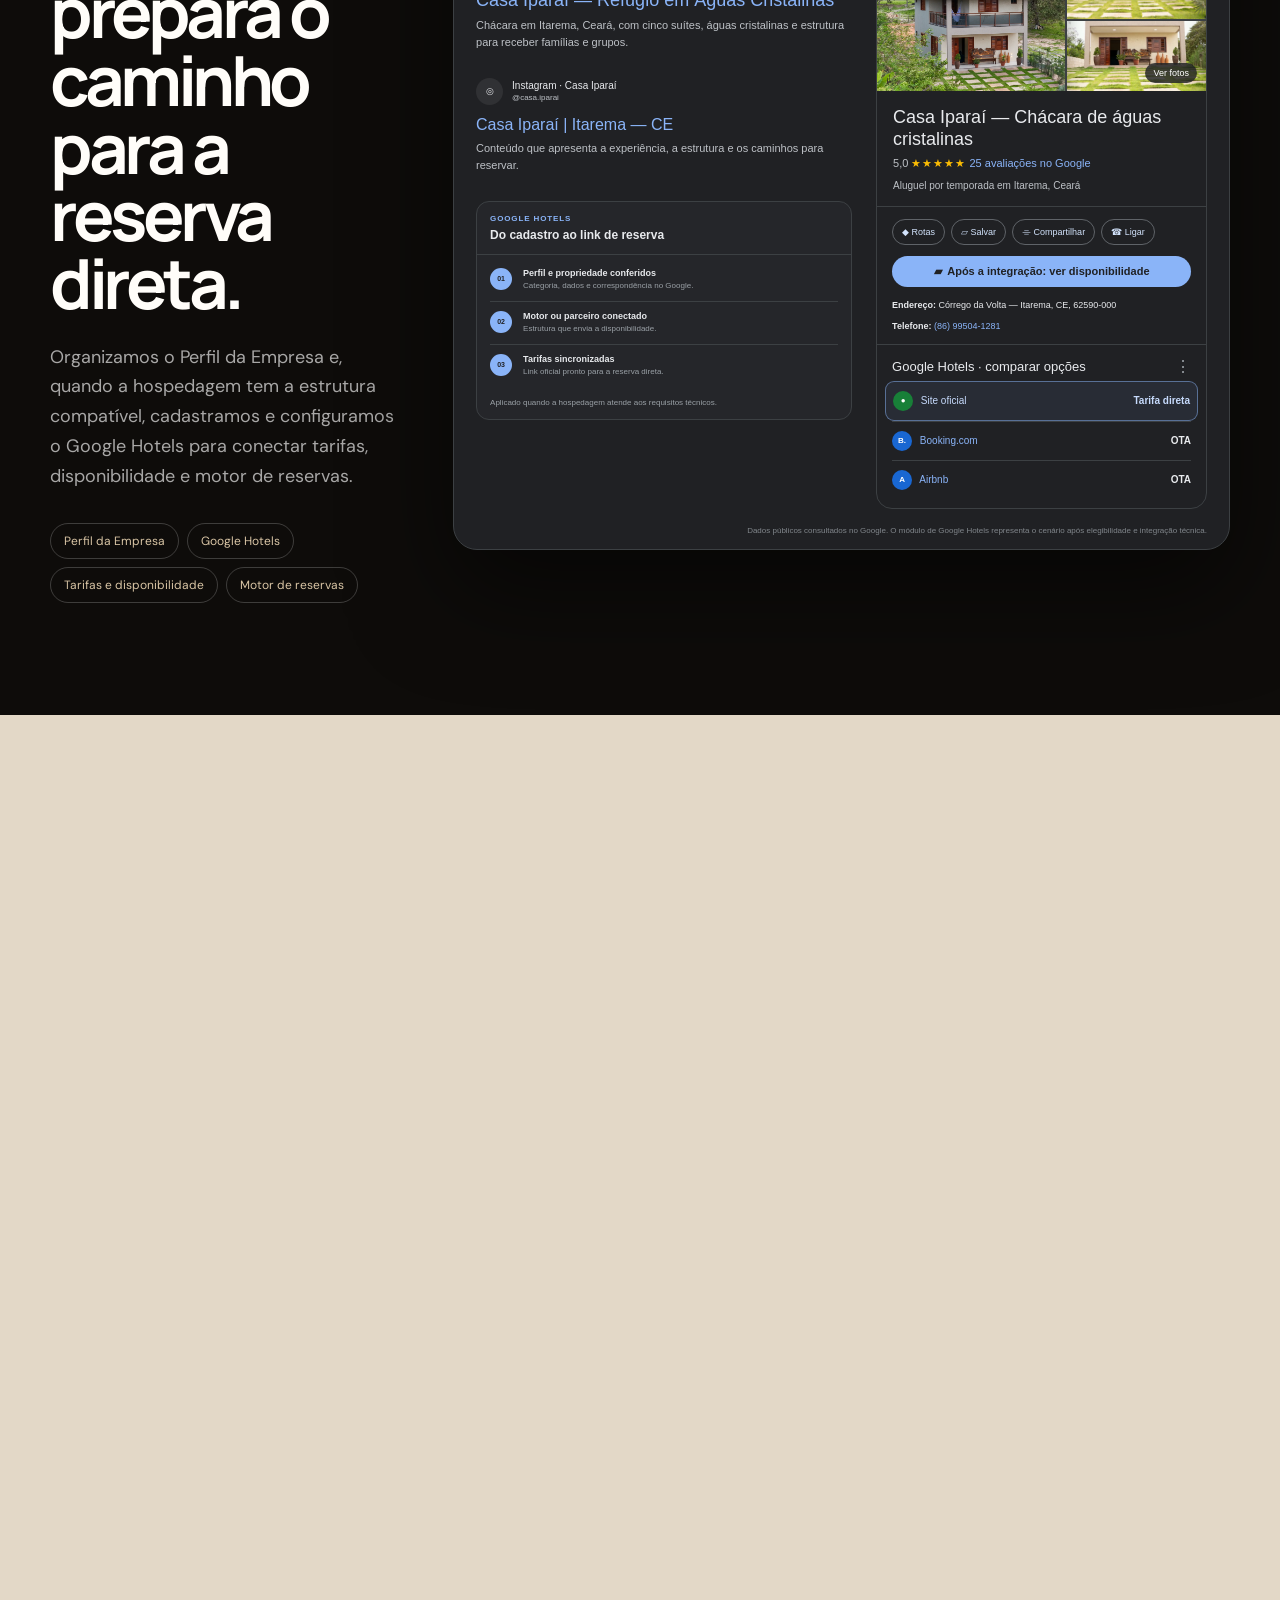
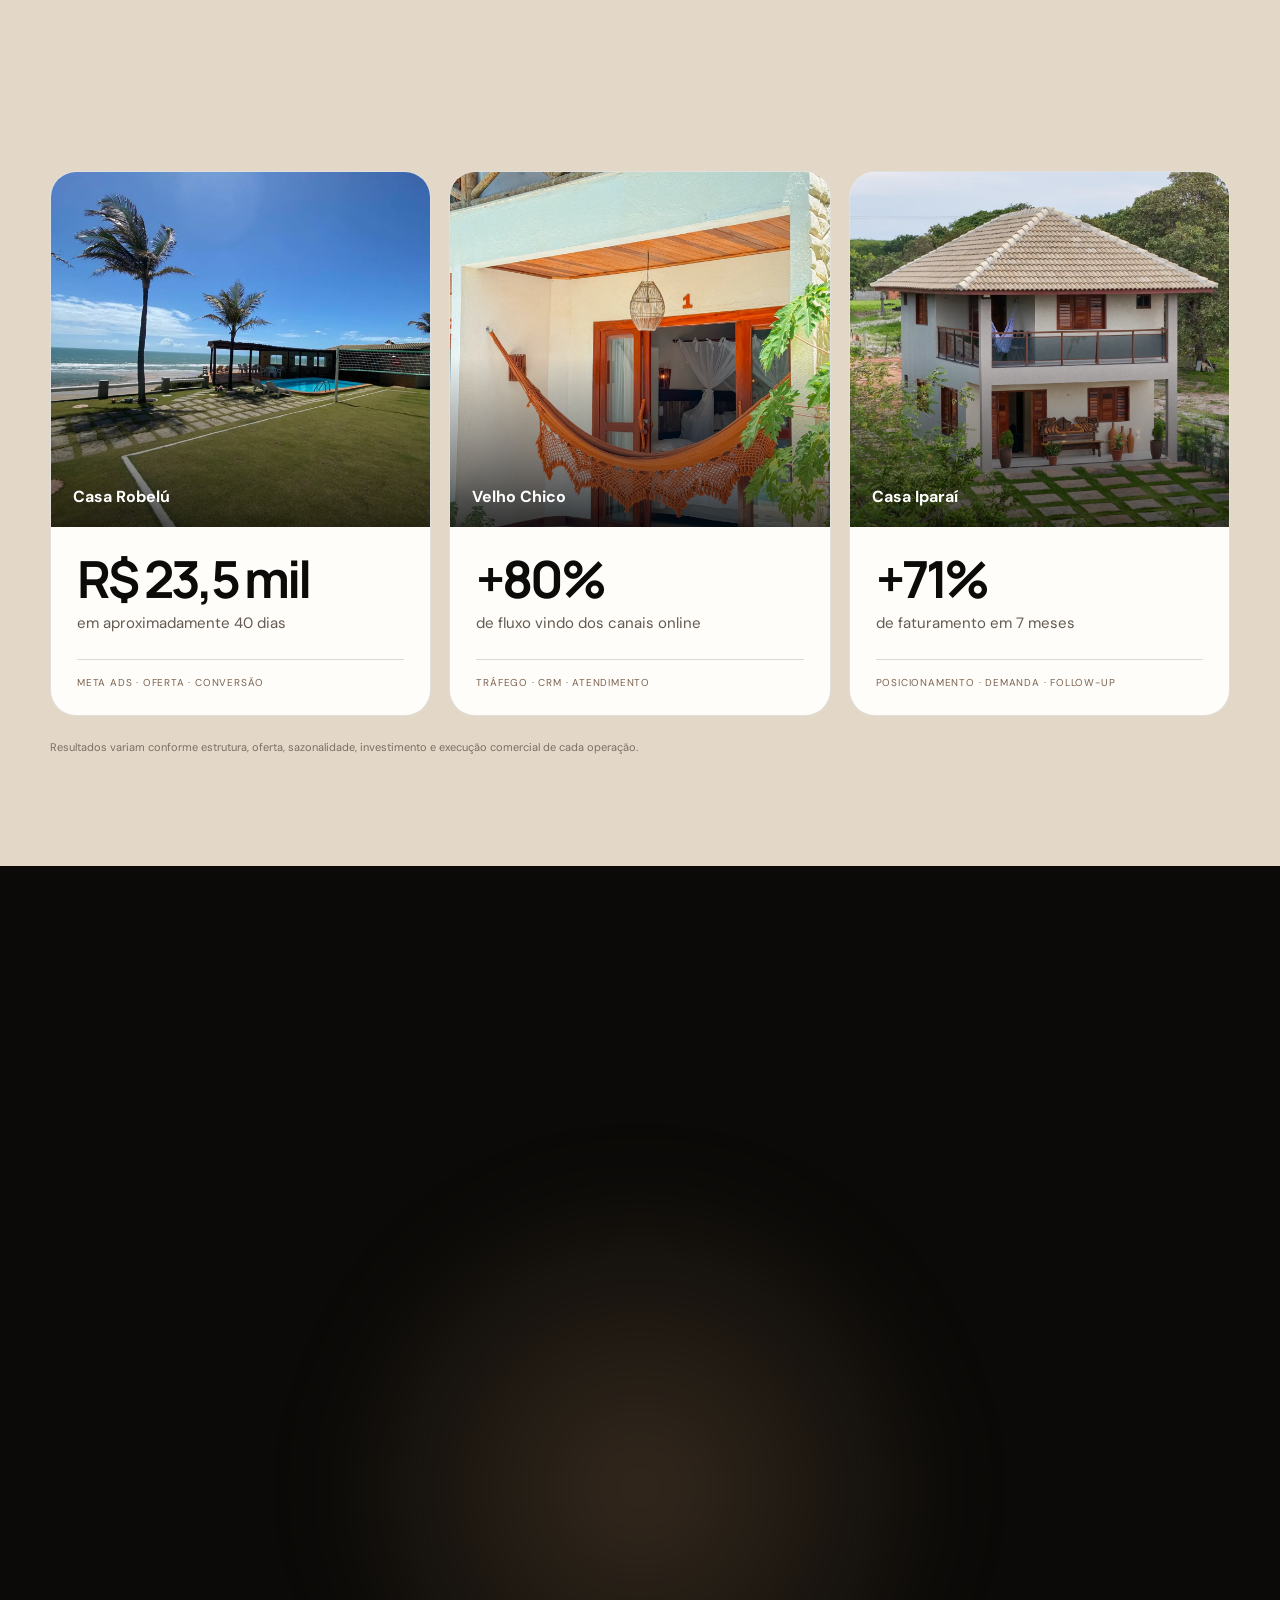
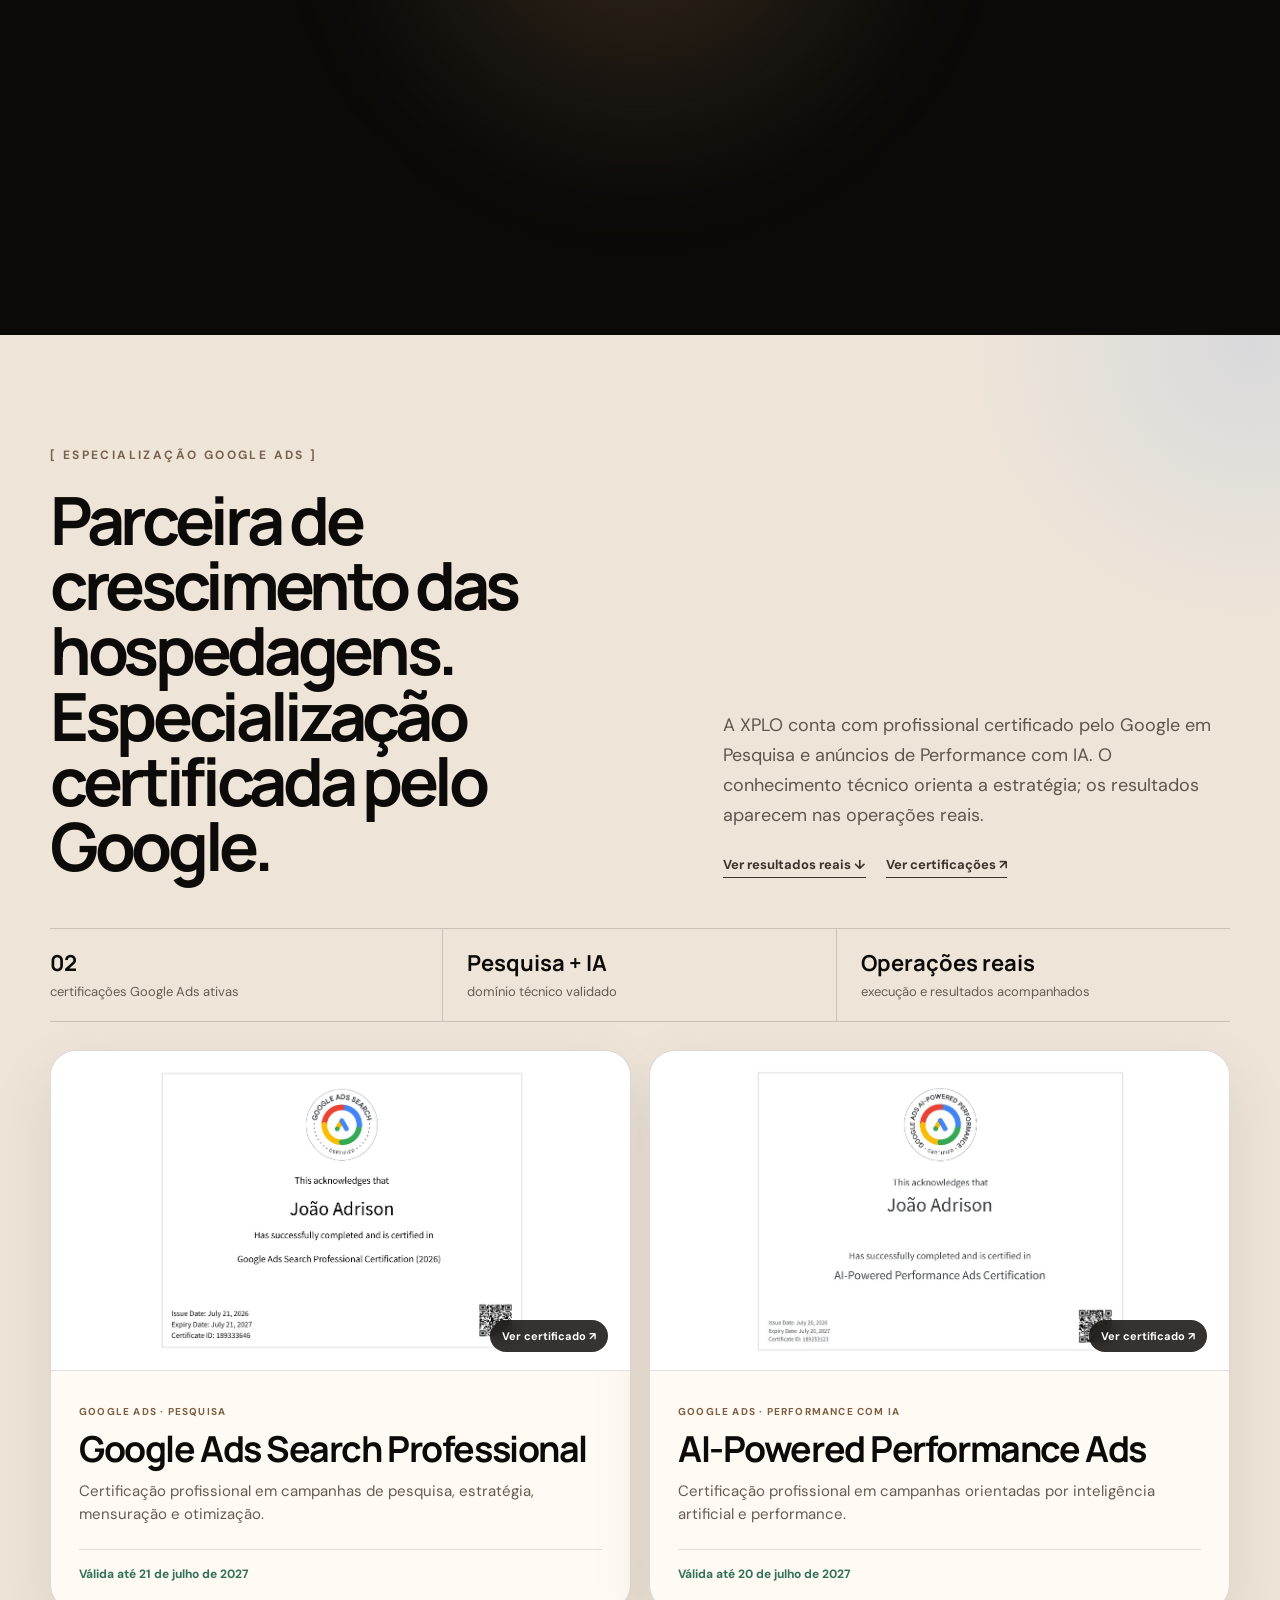
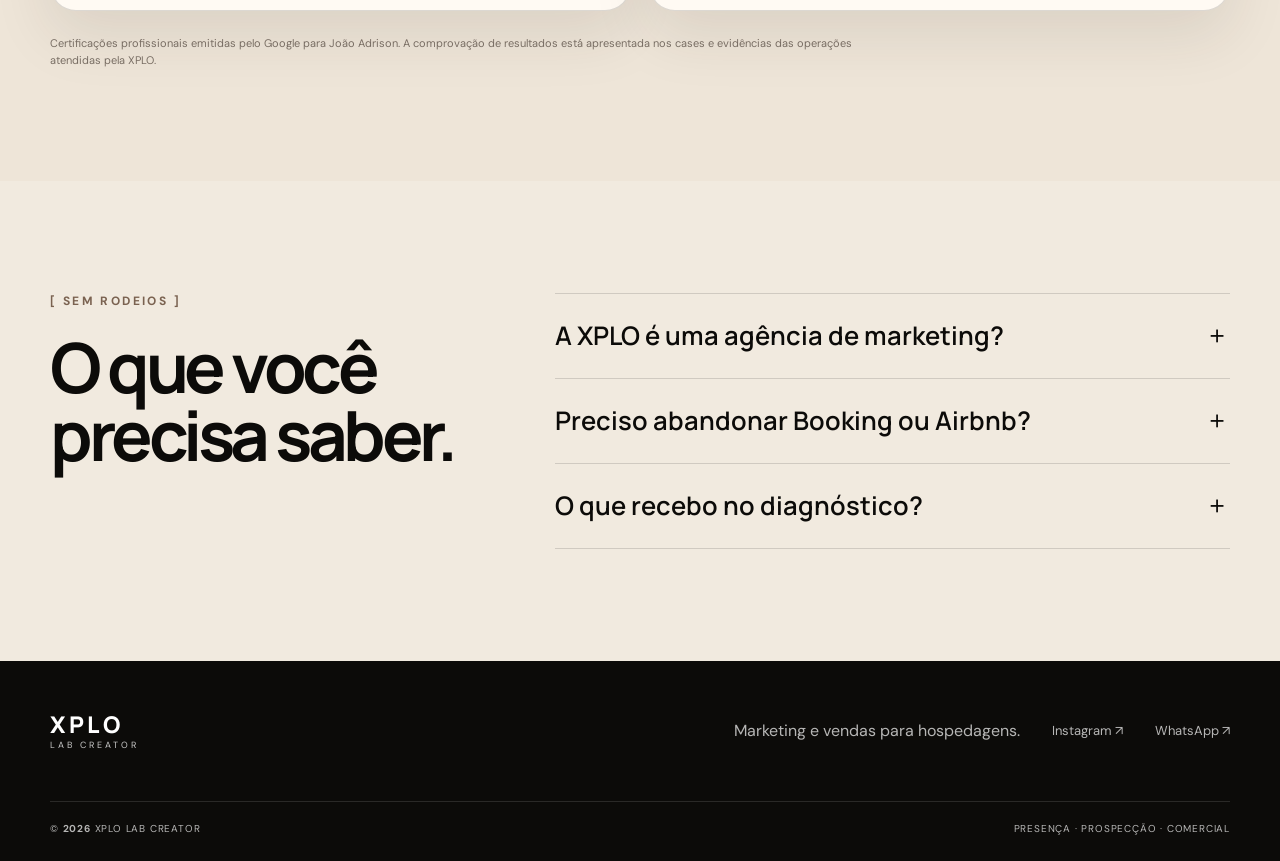
==== commit 846cec31: "Adiciona secao de certificacoes Google Ads" ====
--- a/index.html
+++ b/index.html
@@ -31,7 +31,7 @@
   <link rel="preconnect" href="https://fonts.googleapis.com">
   <link rel="preconnect" href="https://fonts.gstatic.com" crossorigin>
   <link href="https://fonts.googleapis.com/css2?family=DM+Sans:wght@400;500;600;700&family=Manrope:wght@500;600;700;800&display=swap" rel="stylesheet">
-  <link rel="stylesheet" href="styles.css?v=google-casa-iparai">
+  <link rel="stylesheet" href="styles.css?v=certificacoes-google">
   <link rel="stylesheet" href="method.css?v=20260906-timeline">
 </head>
 <body>
@@ -451,6 +451,47 @@
       </div>
     </section>
 
+    <section class="credentials section-pad" id="certificacoes" aria-labelledby="credentials-title">
+      <div class="shell">
+        <div class="credentials-heading reveal">
+          <div>
+            <p class="section-label">[ ESPECIALIZAÇÃO GOOGLE ADS ]</p>
+            <h2 id="credentials-title">Parceira de crescimento das hospedagens. Especialização certificada pelo Google.</h2>
+          </div>
+          <div class="credentials-intro">
+            <p>A XPLO conta com profissional certificado pelo Google em Pesquisa e anúncios de Performance com IA. O conhecimento técnico orienta a estratégia; os resultados aparecem nas operações reais.</p>
+            <div class="credentials-links"><a href="#cases">Ver resultados reais ↓</a><a href="https://drive.google.com/drive/folders/1kvfNDzCPlGE-2po1kT4HzplhuxPjskeg" target="_blank" rel="noopener">Ver certificações ↗</a></div>
+          </div>
+        </div>
+
+        <div class="credentials-proof reveal" aria-label="Diferenciais comprovados">
+          <span><b>02</b> certificações Google Ads ativas</span>
+          <span><b>Pesquisa + IA</b> domínio técnico validado</span>
+          <span><b>Operações reais</b> execução e resultados acompanhados</span>
+        </div>
+
+        <div class="credentials-grid">
+          <article class="credential-card reveal">
+            <a class="credential-image" href="https://drive.google.com/file/d/1XnWM6zjXV_JOVPU_clOHyGWWliOdQiEO/view" target="_blank" rel="noopener" aria-label="Abrir certificado Google Ads Search Professional">
+              <img src="assets/certificacoes/google-ads-search-joao-adrison.png" alt="Certificado Google Ads Search Professional de João Adrison, emitido em julho de 2026" loading="lazy">
+              <span>Ver certificado ↗</span>
+            </a>
+            <div class="credential-copy"><small>GOOGLE ADS · PESQUISA</small><h3>Google Ads Search Professional</h3><p>Certificação profissional em campanhas de pesquisa, estratégia, mensuração e otimização.</p><strong>Válida até 21 de julho de 2027</strong></div>
+          </article>
+
+          <article class="credential-card reveal">
+            <a class="credential-image" href="https://drive.google.com/file/d/1LAzJzY3BElimoMw4LYUaQcg-x98kBz7F/view" target="_blank" rel="noopener" aria-label="Abrir certificado Google Ads AI-Powered Performance">
+              <img src="assets/certificacoes/google-ads-performance-ia-joao-adrison.jpeg" alt="Certificado Google Ads AI-Powered Performance de João Adrison, emitido em julho de 2026" loading="lazy">
+              <span>Ver certificado ↗</span>
+            </a>
+            <div class="credential-copy"><small>GOOGLE ADS · PERFORMANCE COM IA</small><h3>AI-Powered Performance Ads</h3><p>Certificação profissional em campanhas orientadas por inteligência artificial e performance.</p><strong>Válida até 20 de julho de 2027</strong></div>
+          </article>
+        </div>
+
+        <p class="credentials-note reveal">Certificações profissionais emitidas pelo Google para João Adrison. A comprovação de resultados está apresentada nos cases e evidências das operações atendidas pela XPLO.</p>
+      </div>
+    </section>
+
     <section class="faq section-pad" id="faq">
       <div class="shell faq-layout">
         <div class="faq-heading reveal"><p class="section-label">[ SEM RODEIOS ]</p><h2>O que você precisa saber.</h2></div>
--- a/styles.css
+++ b/styles.css
@@ -249,9 +249,26 @@
 .lab-screen.active { opacity: 1; transform: scale(1); }
 .lab-screen img { width: 100%; height: 100%; object-fit: contain; background: #f6f1e9; }
 .motion-status { position: absolute; z-index: 3; left: 22px; bottom: 20px; display: flex; align-items: center; gap: 8px; padding: 8px 12px; border-radius: 999px; background: rgba(10,9,8,.78); backdrop-filter: blur(10px); color: rgba(255,255,255,.75); font-size: 10px; letter-spacing: .08em; text-transform: uppercase; }
-.motion-status span { width: 6px; height: 6px; border-radius: 50%; background: #43d38b; box-shadow: 0 0 0 5px rgba(67,211,139,.12); }
-
-.faq { background: var(--paper); }
+.motion-status span { width: 6px; height: 6px; border-radius: 50%; background: #43d38b; box-shadow: 0 0 0 5px rgba(67,211,139,.12); }
+
+.credentials { position: relative; overflow: hidden; color: var(--ink); background: #eee5d8; }
+.credentials::before { content: ""; position: absolute; width: 580px; height: 580px; right: -260px; top: -280px; border-radius: 50%; background: radial-gradient(circle, rgba(66,133,244,.12), transparent 68%); pointer-events: none; }
+.credentials .shell { position: relative; z-index: 1; }
+.credentials-heading { display: grid; grid-template-columns: 1.08fr .92fr; gap: 78px; align-items: end; }
+.credentials-heading h2 { max-width: 800px; margin: 0; font: 700 clamp(2.9rem, 5.2vw, 5.2rem)/.98 "Manrope", sans-serif; letter-spacing: -.065em; }
+.credentials-intro > p { margin: 0; color: #5e554c; font-size: 18px; line-height: 1.65; }
+.credentials-links { display: flex; flex-wrap: wrap; gap: 20px; margin-top: 26px; }.credentials-links a { padding-bottom: 4px; border-bottom: 1px solid currentColor; color: #3d332b; font-size: 13px; font-weight: 700; }
+.credentials-proof { display: grid; grid-template-columns: repeat(3, 1fr); margin: 50px 0 28px; border-block: 1px solid rgba(12,11,9,.16); }
+.credentials-proof span { min-height: 92px; display: flex; flex-direction: column; justify-content: center; gap: 7px; padding: 18px 24px; border-right: 1px solid rgba(12,11,9,.16); color: #675c52; font-size: 13px; }.credentials-proof span:first-child { padding-left: 0; }.credentials-proof span:last-child { border-right: 0; }.credentials-proof b { color: var(--ink); font: 700 22px/1.15 "Manrope", sans-serif; }
+.credentials-grid { display: grid; grid-template-columns: repeat(2, minmax(0,1fr)); gap: 18px; }
+.credential-card { overflow: hidden; border: 1px solid rgba(12,11,9,.14); border-radius: 26px; background: #fffaf3; box-shadow: 0 24px 60px rgba(53,40,27,.1); }
+.credential-image { position: relative; display: block; height: 320px; padding: 14px; overflow: hidden; border-bottom: 1px solid rgba(12,11,9,.12); background: #fff; }
+.credential-image img { width: 100%; height: 100%; object-fit: contain; transition: transform .55s cubic-bezier(.2,.8,.2,1); }.credential-card:hover .credential-image img { transform: scale(1.025); }
+.credential-image span { position: absolute; right: 22px; bottom: 18px; padding: 9px 12px; border-radius: 999px; color: #fff; background: rgba(19,18,16,.86); backdrop-filter: blur(8px); font-size: 11px; font-weight: 700; }
+.credential-copy { padding: 28px; }.credential-copy small { color: #7b5e42; font-size: 10px; font-weight: 700; letter-spacing: .12em; }.credential-copy h3 { margin: 10px 0 12px; font: 700 clamp(1.55rem, 2.8vw, 2.25rem)/1.06 "Manrope", sans-serif; letter-spacing: -.04em; }.credential-copy p { margin: 0; color: #655c53; font-size: 15px; line-height: 1.55; }.credential-copy > strong { display: block; margin-top: 22px; padding-top: 16px; border-top: 1px solid rgba(12,11,9,.12); color: #31705a; font-size: 12px; }
+.credentials-note { max-width: 820px; margin: 24px 0 0; color: #776c62; font-size: 11px; line-height: 1.55; }
+
+.faq { background: var(--paper); }
 .faq-layout { display: grid; grid-template-columns: .75fr 1.25fr; gap: 100px; align-items: start; }
 .faq-heading { position: sticky; top: 110px; }
 .faq-list { border-top: 1px solid var(--line); }
@@ -304,7 +321,8 @@
   .partners .shell { grid-template-columns: 1fr; }.partners p { max-width: none; }.partner-logos { grid-template-columns: repeat(4,1fr); row-gap: 18px; }
   .service-grid { grid-template-columns: repeat(2, 1fr); }.service-card { min-height: 270px; }
   .journey-panel { grid-template-columns: 1fr; }.journey-media { min-height: auto; aspect-ratio: 1 / 1; }.dashboard-media { aspect-ratio: 16 / 10; }
-  .testimonials-heading { grid-template-columns: 1fr; gap: 24px; }.testimonials-heading .section-label { grid-column: auto; margin-bottom: 0; }.testimonial-grid { grid-template-columns: 1fr; }.testimonial-card { grid-template-columns: minmax(230px, .65fr) minmax(0, 1fr); }.testimonial-media video { min-height: 430px; }
+  .testimonials-heading { grid-template-columns: 1fr; gap: 24px; }.testimonials-heading .section-label { grid-column: auto; margin-bottom: 0; }.testimonial-grid { grid-template-columns: 1fr; }.testimonial-card { grid-template-columns: minmax(230px, .65fr) minmax(0, 1fr); }.testimonial-media video { min-height: 430px; }
+  .credentials-heading { grid-template-columns: 1fr; gap: 28px; }.credentials-heading h2 { max-width: 760px; }.credential-image { height: 280px; }
   .direct-layout, .faq-layout, .diagnostic-layout { grid-template-columns: 1fr; }.diagnostic { background: linear-gradient(180deg, #f4eee5 0 48%, #b99f82 48% 100%); }.direct-copy h2 { max-width: 720px; }.google-demo { width: 100%; max-width: 780px; margin: 0 auto; }.faq-heading, .diagnostic-copy { position: static; }.case-grid { grid-template-columns: 1fr; }.case-card { display: grid; grid-template-columns: 1.1fr .9fr; }.case-image { height: 310px; }.case-result { display: flex; flex-direction: column; justify-content: center; }
 }
 
@@ -320,8 +338,9 @@
   .scale-film { aspect-ratio: 3 / 2; }.scale-film-flow { left: 8px; right: 8px; bottom: 8px; gap: 5px; padding: 9px 7px; font-size: 9px; }.scale-film-note { top: 8px; right: 8px; font-size: 7px; }
   .direct-layout { gap: 42px; }.direct-copy > p:not(.section-label) { font-size: 16px; }.google-demo { border-radius: 18px; }.google-browser-bar { height: 30px; padding-inline: 11px; }.google-search-head { grid-template-columns: 1fr; gap: 11px; padding: 16px 12px 10px; }.google-wordmark { justify-content: flex-start; padding-left: 4px; }.google-search-box { min-height: 43px; padding-left: 15px; font-size: 11px; }.google-tabs { gap: 18px; overflow-x: auto; padding-left: 14px; scrollbar-width: none; }.google-tabs::-webkit-scrollbar { display: none; }.google-results-layout { grid-template-columns: 1fr; gap: 16px; padding: 16px 12px 13px; }.google-organic-results { display: none; }.google-knowledge-panel { border-radius: 13px; }.google-photo-grid { grid-template-rows: 82px 82px; }.google-place-head h3 { font-size: 19px; }.google-actions span { padding: 8px 10px; font-size: 10px; }.google-availability { padding: 11px; font-size: 11px; }.google-place-details p { font-size: 10px; }.google-price-title strong { font-size: 14px; }.google-price-row { padding-block: 11px; font-size: 11px; }.google-price-row strong { font-size: 11px; }.google-demo-note { padding: 0 13px 13px; text-align: left; }
   .case-card { display: block; }.case-image { height: 300px; }.case-result { padding: 24px; }
-  .lab-pills { justify-content: flex-start; overflow-x: auto; flex-wrap: nowrap; padding-bottom: 4px; scrollbar-width: none; }.lab-pills span { flex: 0 0 auto; }.lab-tour { grid-template-columns: 1fr; padding: 8px; border-radius: 20px; }.lab-tour-nav { display: flex; overflow-x: auto; padding-bottom: 2px; scrollbar-width: none; }.lab-tour-tab { min-width: 145px; padding: 11px; }.lab-tour-tab span { display: none; }.lab-tour-stage { border-radius: 14px; }.motion-status { left: 10px; bottom: 9px; font-size: 8px; }
-  .faq-layout, .diagnostic-layout { gap: 44px; }.faq-list summary { font-size: 1.2rem; }.lead-form { padding: 22px; border-radius: 20px; }.field-grid { grid-template-columns: 1fr; gap: 0; }.form-head { align-items: flex-start; flex-direction: column; gap: 5px; }
+  .lab-pills { justify-content: flex-start; overflow-x: auto; flex-wrap: nowrap; padding-bottom: 4px; scrollbar-width: none; }.lab-pills span { flex: 0 0 auto; }.lab-tour { grid-template-columns: 1fr; padding: 8px; border-radius: 20px; }.lab-tour-nav { display: flex; overflow-x: auto; padding-bottom: 2px; scrollbar-width: none; }.lab-tour-tab { min-width: 145px; padding: 11px; }.lab-tour-tab span { display: none; }.lab-tour-stage { border-radius: 14px; }.motion-status { left: 10px; bottom: 9px; font-size: 8px; }
+  .credentials-heading h2 { font-size: clamp(2.7rem, 12vw, 3.75rem); }.credentials-intro > p { font-size: 16px; }.credentials-proof { grid-template-columns: 1fr; margin-top: 38px; }.credentials-proof span { min-height: 78px; padding: 16px 0; border-right: 0; border-bottom: 1px solid rgba(12,11,9,.16); }.credentials-proof span:last-child { border-bottom: 0; }.credentials-grid { grid-template-columns: 1fr; gap: 12px; }.credential-card { border-radius: 20px; }.credential-image { height: 230px; padding: 8px; }.credential-image span { right: 14px; bottom: 12px; }.credential-copy { padding: 23px 20px; }.credential-copy p { font-size: 14px; }.credentials-note { font-size: 10px; }
+  .faq-layout, .diagnostic-layout { gap: 44px; }.faq-list summary { font-size: 1.2rem; }.lead-form { padding: 22px; border-radius: 20px; }.field-grid { grid-template-columns: 1fr; gap: 0; }.form-head { align-items: flex-start; flex-direction: column; gap: 5px; }
   .footer-main { align-items: flex-start; flex-direction: column; padding: 50px 0; }.footer-main .brand { margin-right: 0; }.footer-bottom { align-items: flex-start; flex-direction: column; gap: 8px; }.floating-whatsapp { display: none; }
 }
 
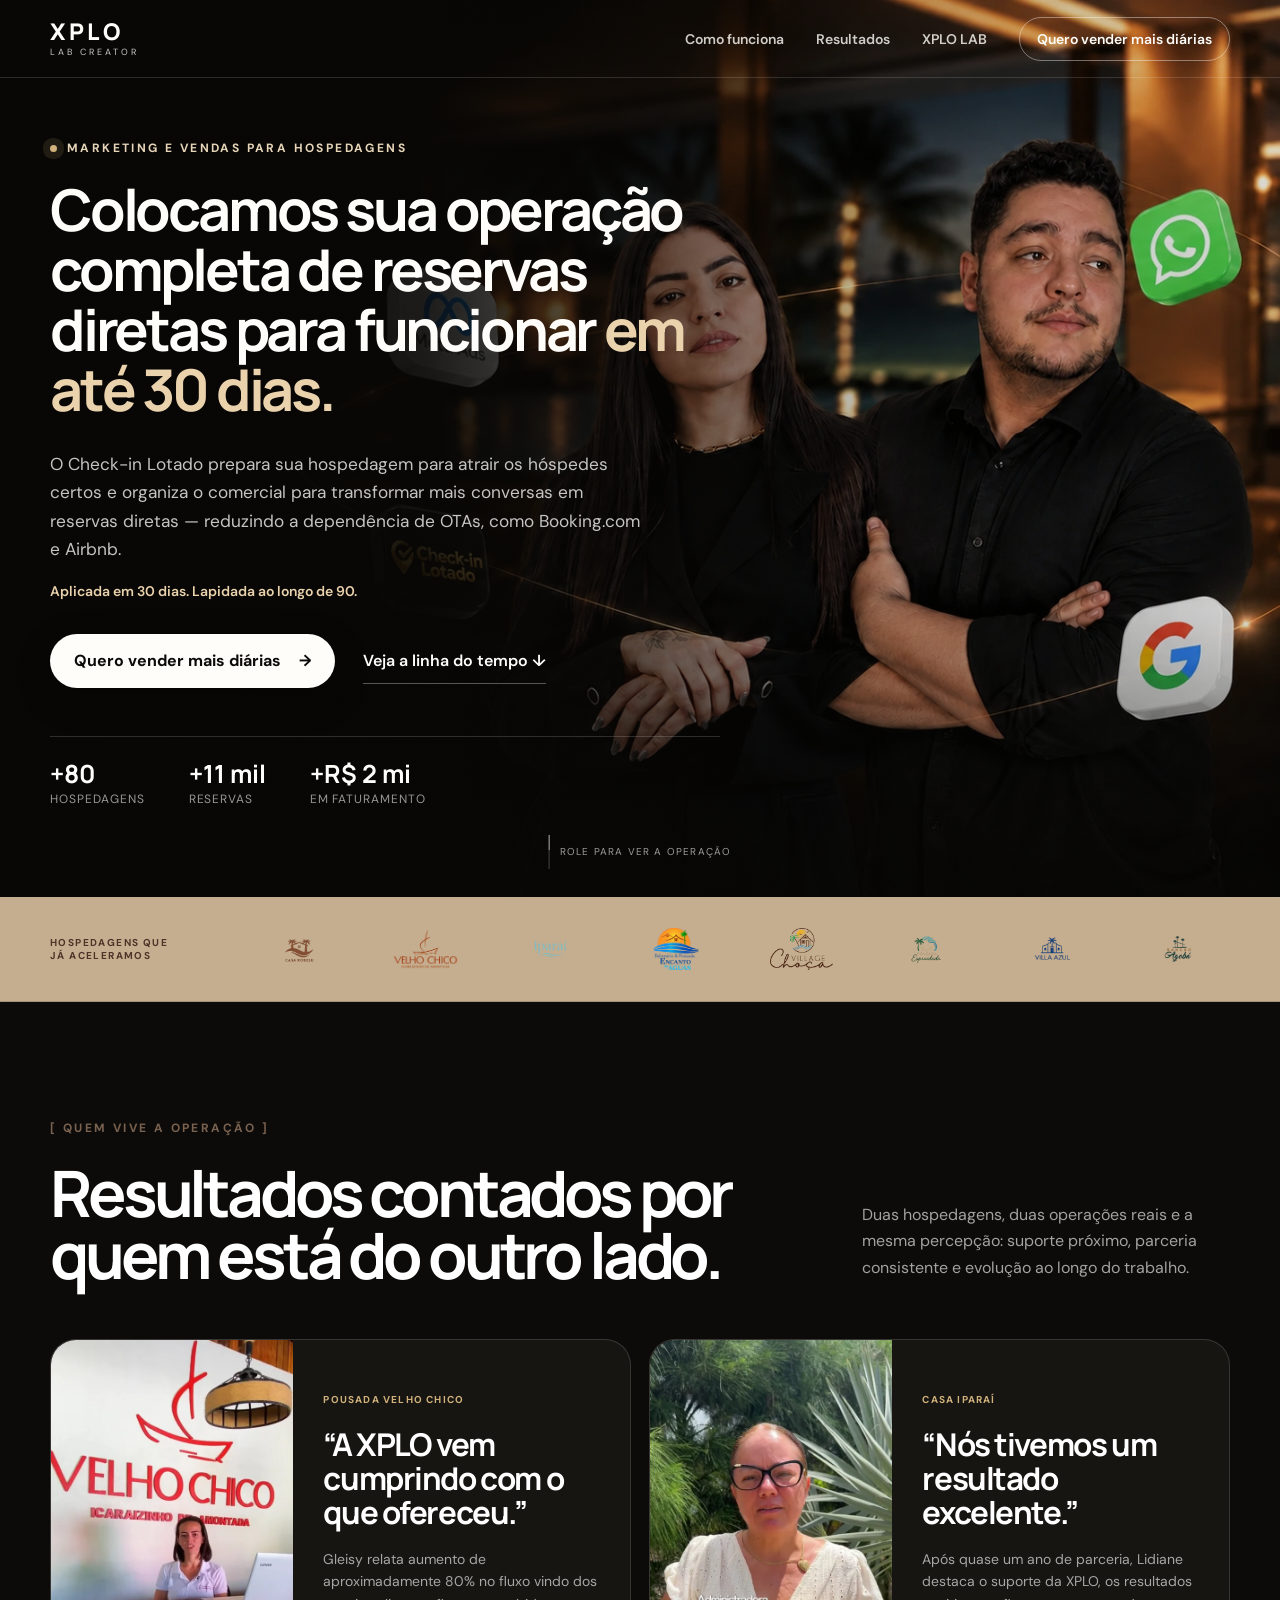
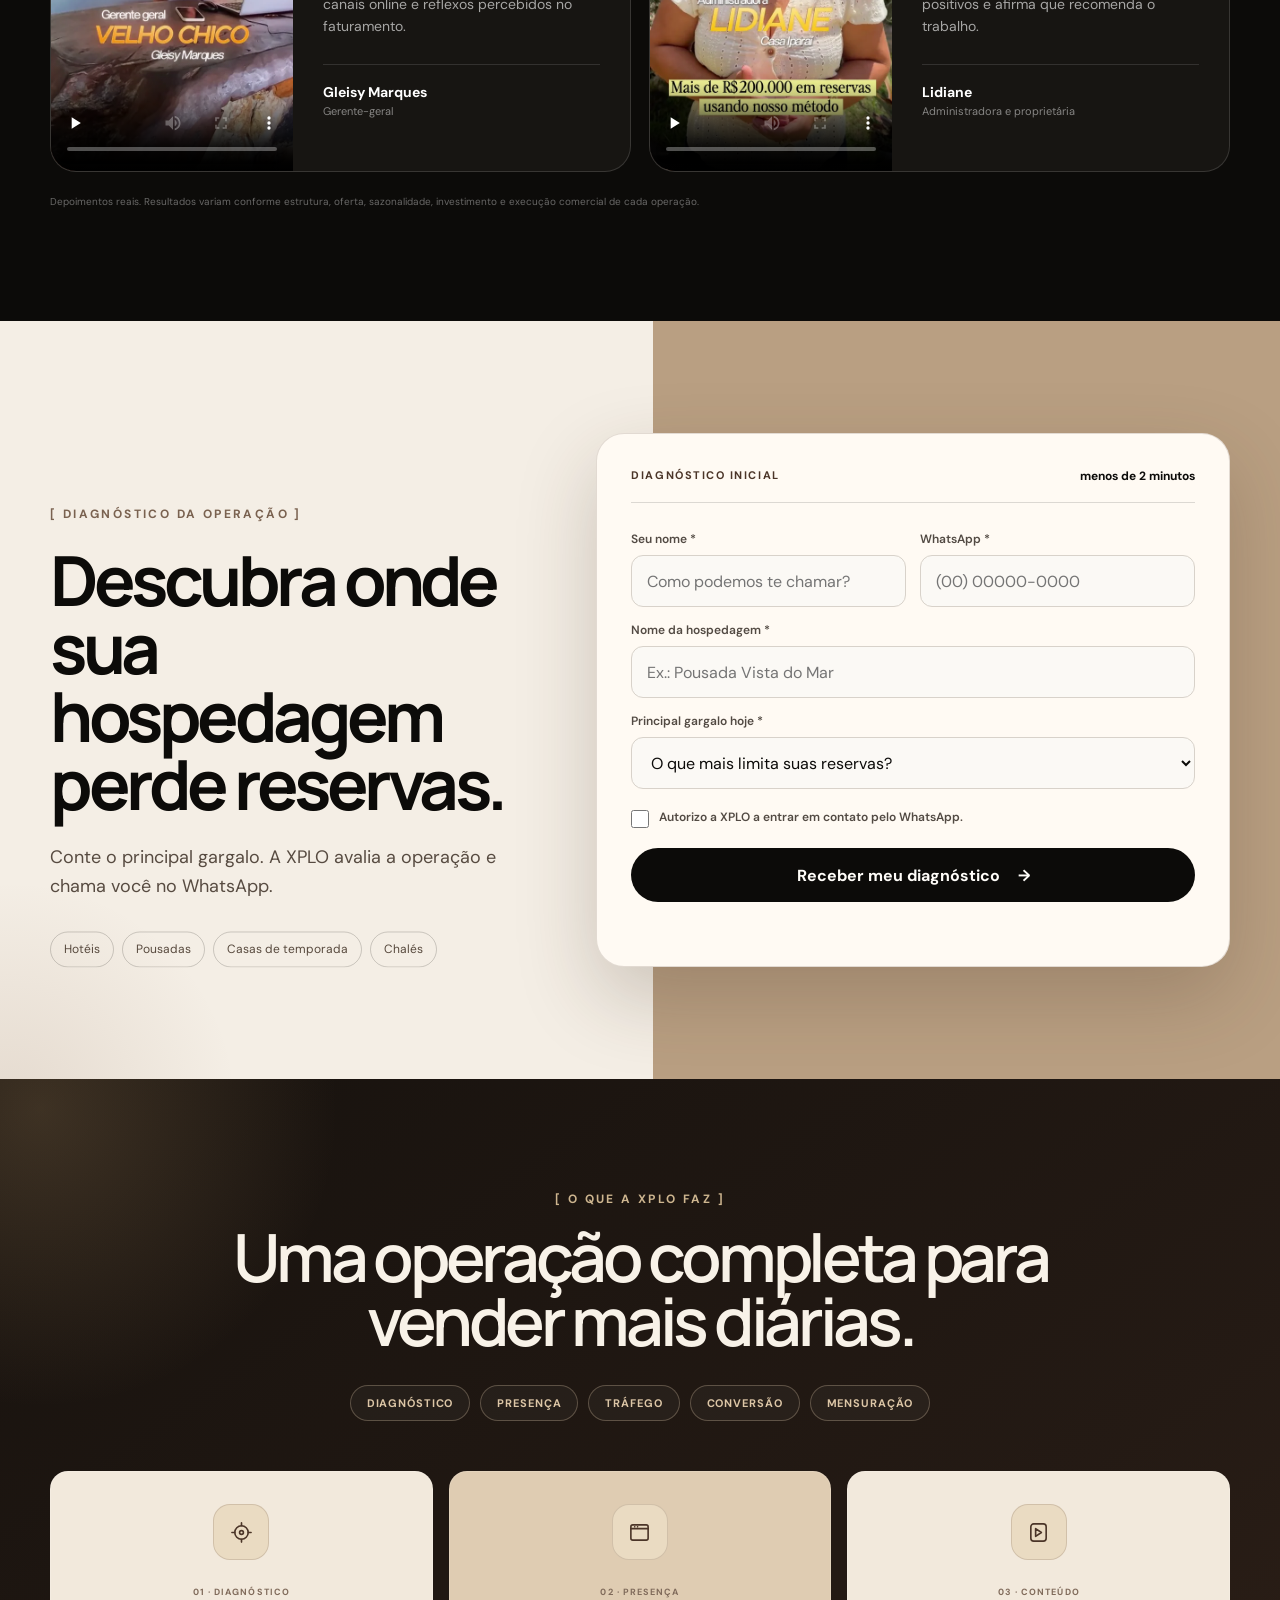
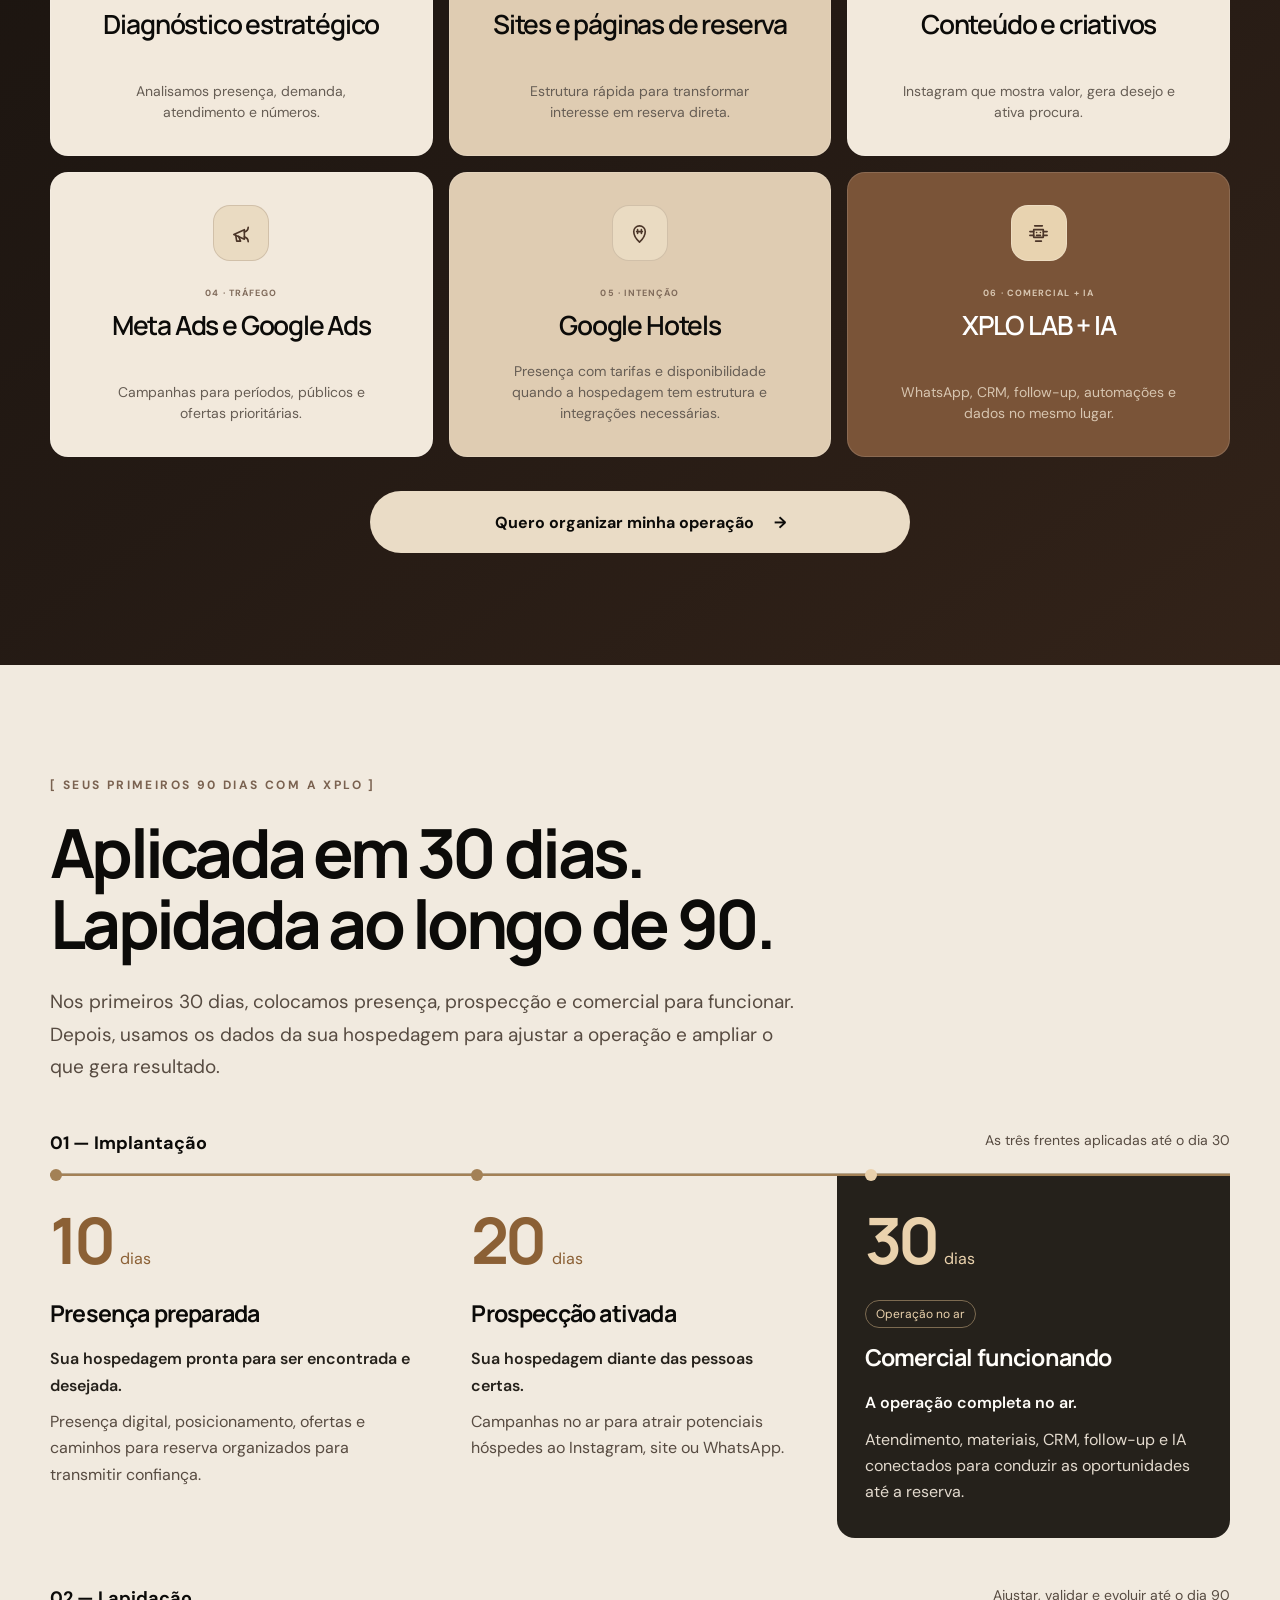
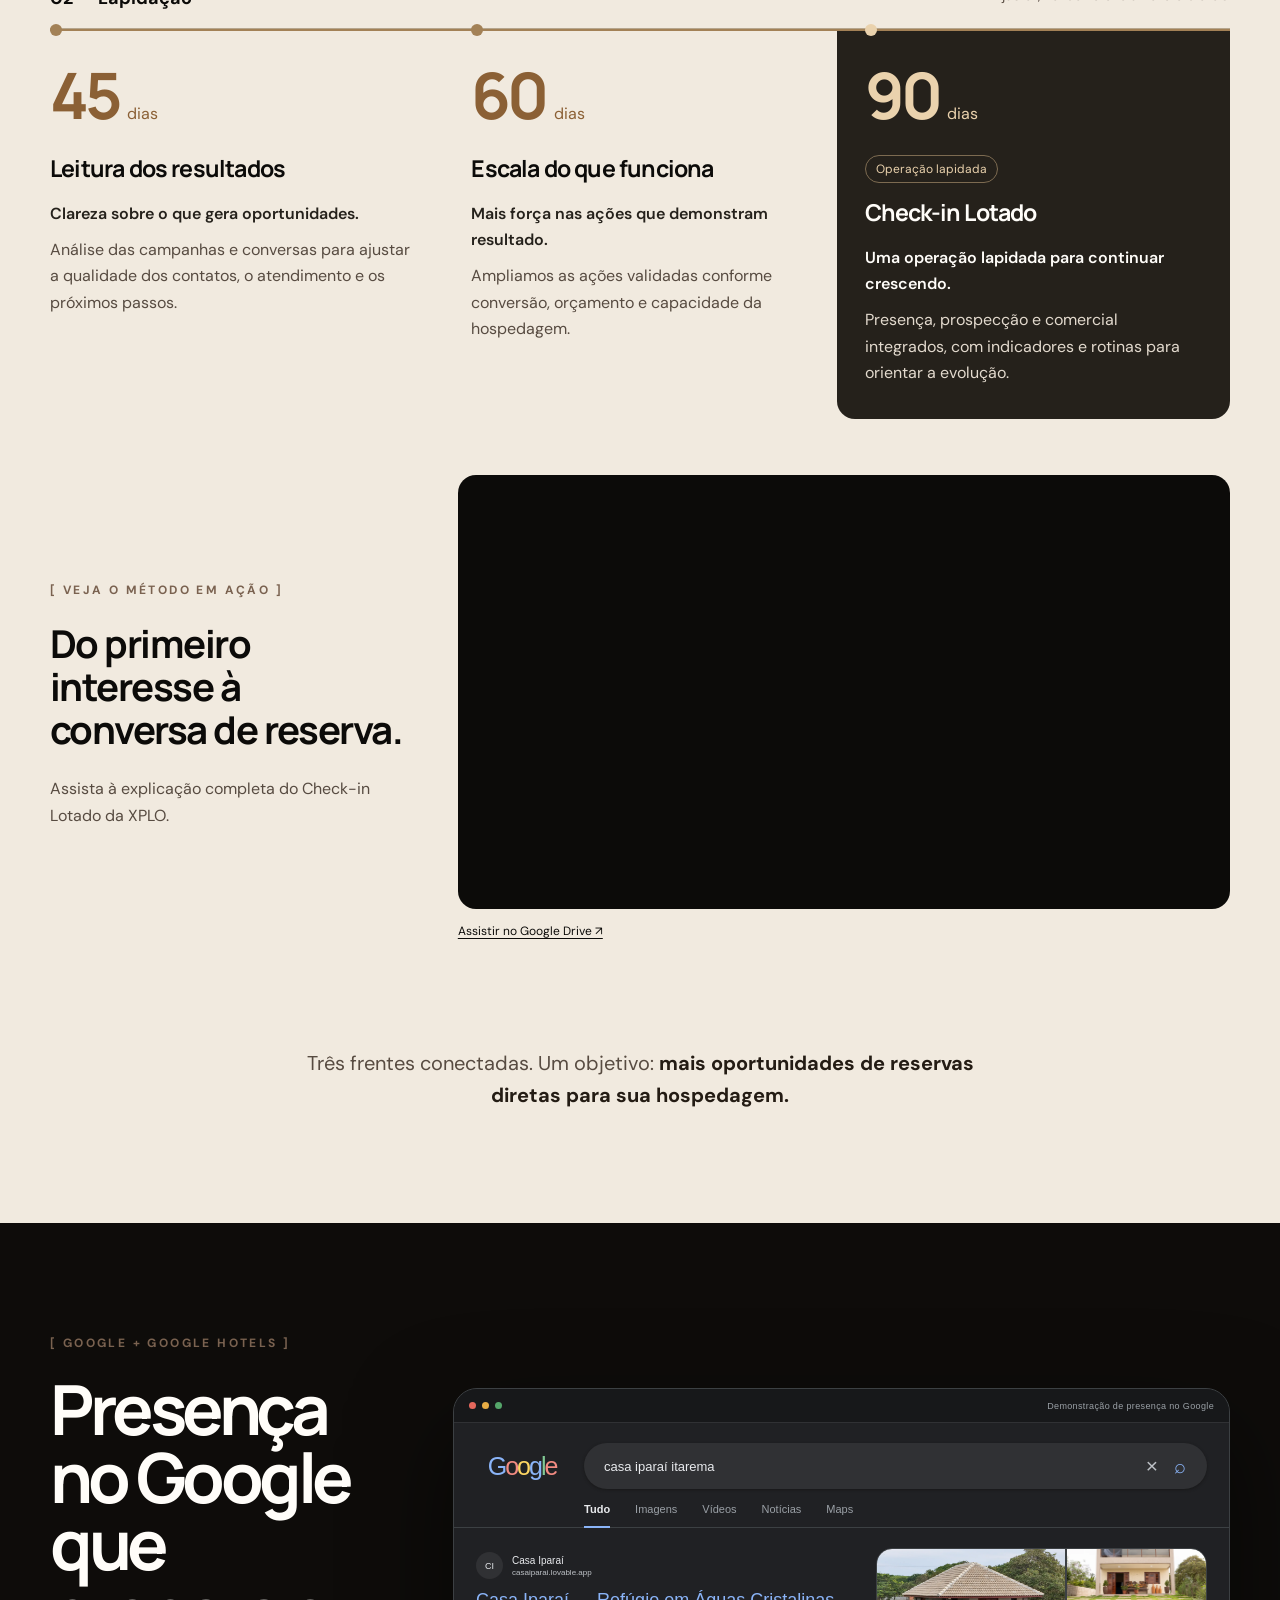
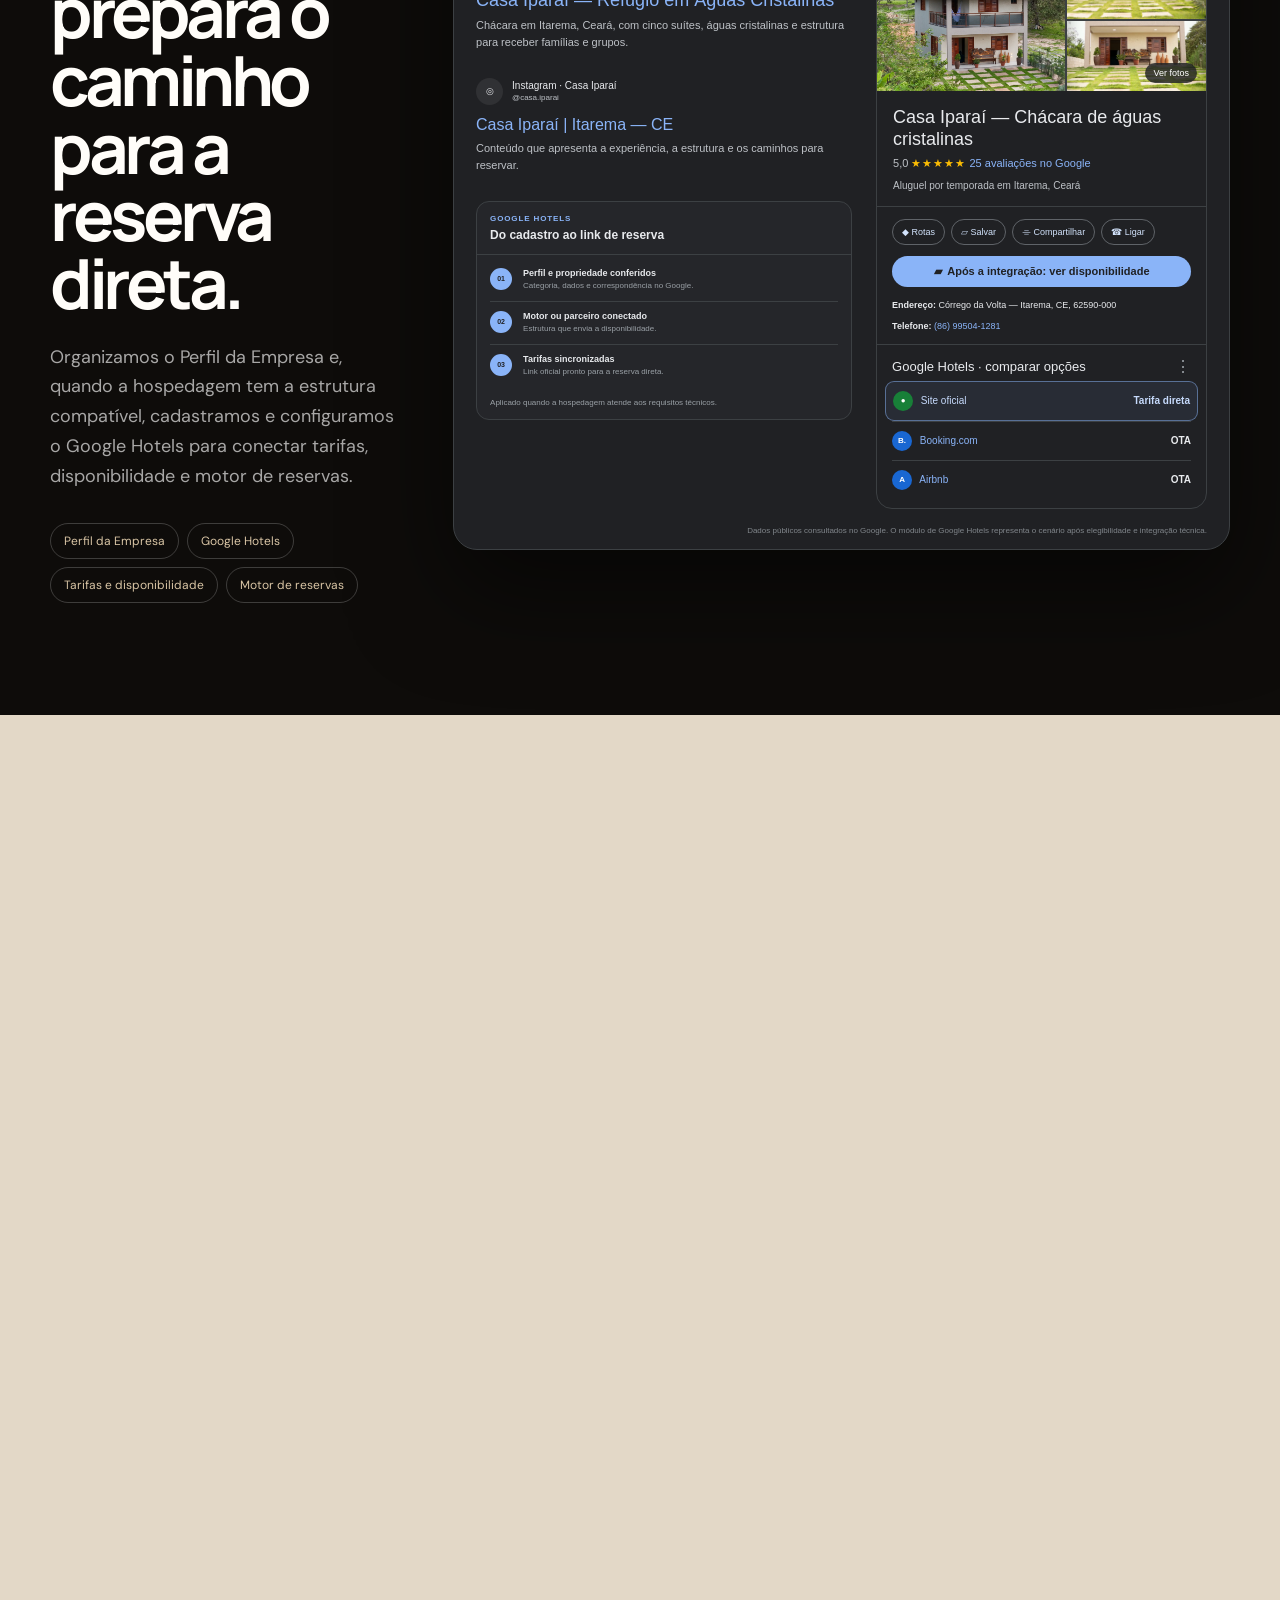
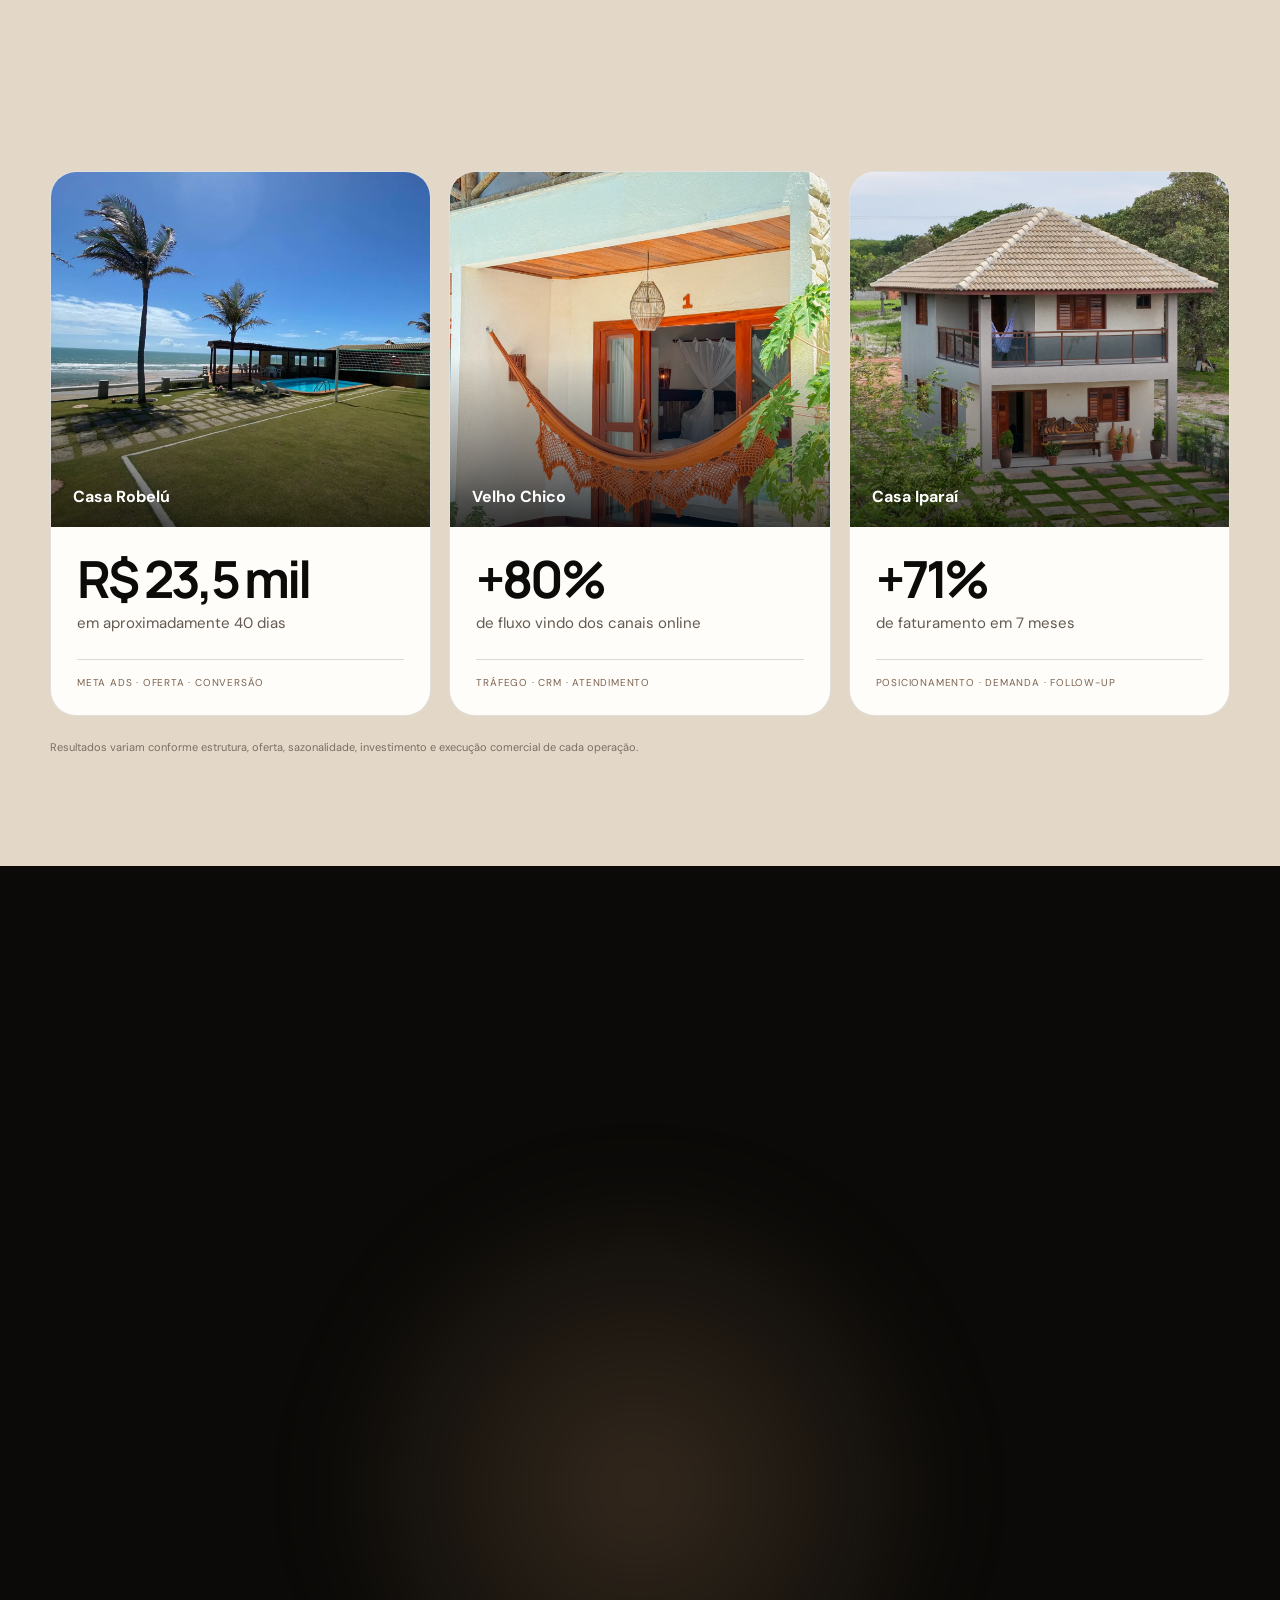
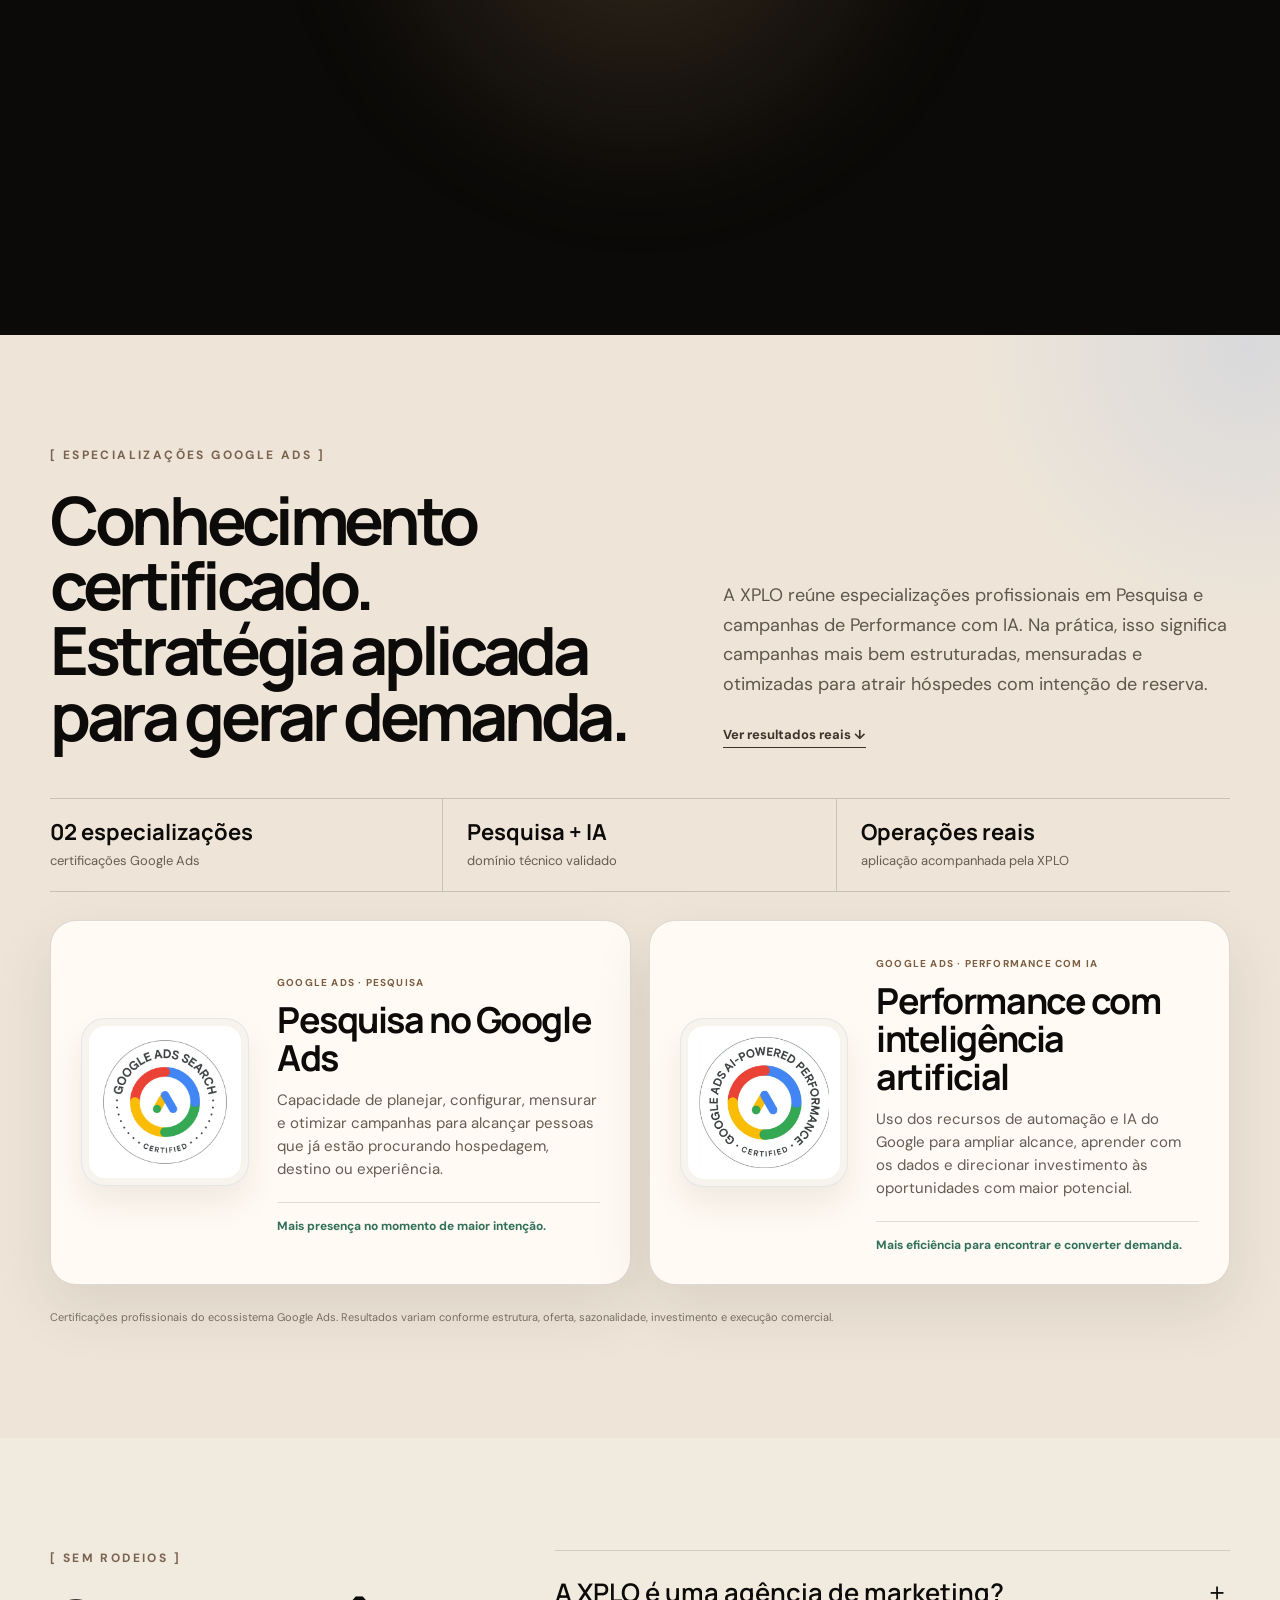
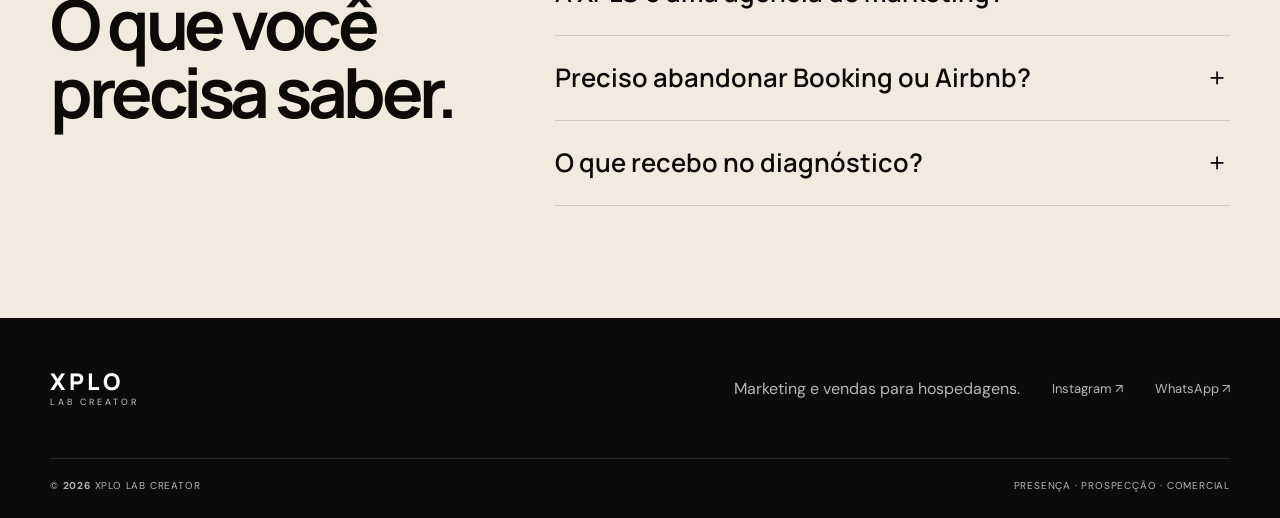
==== commit b87a3771: "Simplifica certificacoes com selos e descricoes" ====
--- a/index.html
+++ b/index.html
@@ -31,7 +31,7 @@
   <link rel="preconnect" href="https://fonts.googleapis.com">
   <link rel="preconnect" href="https://fonts.gstatic.com" crossorigin>
   <link href="https://fonts.googleapis.com/css2?family=DM+Sans:wght@400;500;600;700&family=Manrope:wght@500;600;700;800&display=swap" rel="stylesheet">
-  <link rel="stylesheet" href="styles.css?v=certificacoes-google">
+  <link rel="stylesheet" href="styles.css?v=selos-google">
   <link rel="stylesheet" href="method.css?v=20260906-timeline">
 </head>
 <body>
@@ -455,40 +455,38 @@
       <div class="shell">
         <div class="credentials-heading reveal">
           <div>
-            <p class="section-label">[ ESPECIALIZAÇÃO GOOGLE ADS ]</p>
-            <h2 id="credentials-title">Parceira de crescimento das hospedagens. Especialização certificada pelo Google.</h2>
+            <p class="section-label">[ ESPECIALIZAÇÕES GOOGLE ADS ]</p>
+            <h2 id="credentials-title">Conhecimento certificado. Estratégia aplicada para gerar demanda.</h2>
           </div>
           <div class="credentials-intro">
-            <p>A XPLO conta com profissional certificado pelo Google em Pesquisa e anúncios de Performance com IA. O conhecimento técnico orienta a estratégia; os resultados aparecem nas operações reais.</p>
-            <div class="credentials-links"><a href="#cases">Ver resultados reais ↓</a><a href="https://drive.google.com/drive/folders/1kvfNDzCPlGE-2po1kT4HzplhuxPjskeg" target="_blank" rel="noopener">Ver certificações ↗</a></div>
+            <p>A XPLO reúne especializações profissionais em Pesquisa e campanhas de Performance com IA. Na prática, isso significa campanhas mais bem estruturadas, mensuradas e otimizadas para atrair hóspedes com intenção de reserva.</p>
+            <div class="credentials-links"><a href="#cases">Ver resultados reais ↓</a></div>
           </div>
         </div>
 
         <div class="credentials-proof reveal" aria-label="Diferenciais comprovados">
-          <span><b>02</b> certificações Google Ads ativas</span>
+          <span><b>02 especializações</b> certificações Google Ads</span>
           <span><b>Pesquisa + IA</b> domínio técnico validado</span>
-          <span><b>Operações reais</b> execução e resultados acompanhados</span>
+          <span><b>Operações reais</b> aplicação acompanhada pela XPLO</span>
         </div>
 
         <div class="credentials-grid">
           <article class="credential-card reveal">
-            <a class="credential-image" href="https://drive.google.com/file/d/1XnWM6zjXV_JOVPU_clOHyGWWliOdQiEO/view" target="_blank" rel="noopener" aria-label="Abrir certificado Google Ads Search Professional">
-              <img src="assets/certificacoes/google-ads-search-joao-adrison.png" alt="Certificado Google Ads Search Professional de João Adrison, emitido em julho de 2026" loading="lazy">
-              <span>Ver certificado ↗</span>
-            </a>
-            <div class="credential-copy"><small>GOOGLE ADS · PESQUISA</small><h3>Google Ads Search Professional</h3><p>Certificação profissional em campanhas de pesquisa, estratégia, mensuração e otimização.</p><strong>Válida até 21 de julho de 2027</strong></div>
+            <div class="credential-badge">
+              <img src="assets/certificacoes/google-ads-search-certified.png" alt="Selo Google Ads Search Certified" loading="lazy">
+            </div>
+            <div class="credential-copy"><small>GOOGLE ADS · PESQUISA</small><h3>Pesquisa no Google Ads</h3><p>Capacidade de planejar, configurar, mensurar e otimizar campanhas para alcançar pessoas que já estão procurando hospedagem, destino ou experiência.</p><strong>Mais presença no momento de maior intenção.</strong></div>
           </article>
 
           <article class="credential-card reveal">
-            <a class="credential-image" href="https://drive.google.com/file/d/1LAzJzY3BElimoMw4LYUaQcg-x98kBz7F/view" target="_blank" rel="noopener" aria-label="Abrir certificado Google Ads AI-Powered Performance">
-              <img src="assets/certificacoes/google-ads-performance-ia-joao-adrison.jpeg" alt="Certificado Google Ads AI-Powered Performance de João Adrison, emitido em julho de 2026" loading="lazy">
-              <span>Ver certificado ↗</span>
-            </a>
-            <div class="credential-copy"><small>GOOGLE ADS · PERFORMANCE COM IA</small><h3>AI-Powered Performance Ads</h3><p>Certificação profissional em campanhas orientadas por inteligência artificial e performance.</p><strong>Válida até 20 de julho de 2027</strong></div>
-          </article>
-        </div>
-
-        <p class="credentials-note reveal">Certificações profissionais emitidas pelo Google para João Adrison. A comprovação de resultados está apresentada nos cases e evidências das operações atendidas pela XPLO.</p>
+            <div class="credential-badge">
+              <img src="assets/certificacoes/google-ads-ai-performance-certified.jpeg" alt="Selo Google Ads AI-Powered Performance Certified" loading="lazy">
+            </div>
+            <div class="credential-copy"><small>GOOGLE ADS · PERFORMANCE COM IA</small><h3>Performance com inteligência artificial</h3><p>Uso dos recursos de automação e IA do Google para ampliar alcance, aprender com os dados e direcionar investimento às oportunidades com maior potencial.</p><strong>Mais eficiência para encontrar e converter demanda.</strong></div>
+          </article>
+        </div>
+
+        <p class="credentials-note reveal">Certificações profissionais do ecossistema Google Ads. Resultados variam conforme estrutura, oferta, sazonalidade, investimento e execução comercial.</p>
       </div>
     </section>
 
--- a/styles.css
+++ b/styles.css
@@ -261,11 +261,10 @@
 .credentials-proof { display: grid; grid-template-columns: repeat(3, 1fr); margin: 50px 0 28px; border-block: 1px solid rgba(12,11,9,.16); }
 .credentials-proof span { min-height: 92px; display: flex; flex-direction: column; justify-content: center; gap: 7px; padding: 18px 24px; border-right: 1px solid rgba(12,11,9,.16); color: #675c52; font-size: 13px; }.credentials-proof span:first-child { padding-left: 0; }.credentials-proof span:last-child { border-right: 0; }.credentials-proof b { color: var(--ink); font: 700 22px/1.15 "Manrope", sans-serif; }
 .credentials-grid { display: grid; grid-template-columns: repeat(2, minmax(0,1fr)); gap: 18px; }
-.credential-card { overflow: hidden; border: 1px solid rgba(12,11,9,.14); border-radius: 26px; background: #fffaf3; box-shadow: 0 24px 60px rgba(53,40,27,.1); }
-.credential-image { position: relative; display: block; height: 320px; padding: 14px; overflow: hidden; border-bottom: 1px solid rgba(12,11,9,.12); background: #fff; }
-.credential-image img { width: 100%; height: 100%; object-fit: contain; transition: transform .55s cubic-bezier(.2,.8,.2,1); }.credential-card:hover .credential-image img { transform: scale(1.025); }
-.credential-image span { position: absolute; right: 22px; bottom: 18px; padding: 9px 12px; border-radius: 999px; color: #fff; background: rgba(19,18,16,.86); backdrop-filter: blur(8px); font-size: 11px; font-weight: 700; }
-.credential-copy { padding: 28px; }.credential-copy small { color: #7b5e42; font-size: 10px; font-weight: 700; letter-spacing: .12em; }.credential-copy h3 { margin: 10px 0 12px; font: 700 clamp(1.55rem, 2.8vw, 2.25rem)/1.06 "Manrope", sans-serif; letter-spacing: -.04em; }.credential-copy p { margin: 0; color: #655c53; font-size: 15px; line-height: 1.55; }.credential-copy > strong { display: block; margin-top: 22px; padding-top: 16px; border-top: 1px solid rgba(12,11,9,.12); color: #31705a; font-size: 12px; }
+.credential-card { display: grid; grid-template-columns: 168px minmax(0, 1fr); gap: 28px; align-items: center; min-height: 272px; padding: 30px; overflow: hidden; border: 1px solid rgba(12,11,9,.14); border-radius: 26px; background: #fffaf3; box-shadow: 0 24px 60px rgba(53,40,27,.1); }
+.credential-badge { display: grid; width: 168px; aspect-ratio: 1; place-items: center; padding: 18px; border: 1px solid rgba(12,11,9,.1); border-radius: 24px; background: #fff; box-shadow: inset 0 0 0 7px #f7f4ee, 0 18px 32px rgba(53,40,27,.08); }
+.credential-badge img { width: 100%; height: 100%; object-fit: contain; transition: transform .55s cubic-bezier(.2,.8,.2,1); }.credential-card:hover .credential-badge img { transform: translateY(-3px) scale(1.025); }
+.credential-copy { min-width: 0; }.credential-copy small { color: #7b5e42; font-size: 10px; font-weight: 700; letter-spacing: .12em; }.credential-copy h3 { margin: 10px 0 12px; font: 700 clamp(1.55rem, 2.8vw, 2.25rem)/1.06 "Manrope", sans-serif; letter-spacing: -.04em; }.credential-copy p { margin: 0; color: #655c53; font-size: 15px; line-height: 1.55; }.credential-copy > strong { display: block; margin-top: 20px; padding-top: 15px; border-top: 1px solid rgba(12,11,9,.12); color: #31705a; font-size: 12px; line-height: 1.45; }
 .credentials-note { max-width: 820px; margin: 24px 0 0; color: #776c62; font-size: 11px; line-height: 1.55; }
 
 .faq { background: var(--paper); }
@@ -322,7 +321,7 @@
   .service-grid { grid-template-columns: repeat(2, 1fr); }.service-card { min-height: 270px; }
   .journey-panel { grid-template-columns: 1fr; }.journey-media { min-height: auto; aspect-ratio: 1 / 1; }.dashboard-media { aspect-ratio: 16 / 10; }
   .testimonials-heading { grid-template-columns: 1fr; gap: 24px; }.testimonials-heading .section-label { grid-column: auto; margin-bottom: 0; }.testimonial-grid { grid-template-columns: 1fr; }.testimonial-card { grid-template-columns: minmax(230px, .65fr) minmax(0, 1fr); }.testimonial-media video { min-height: 430px; }
-  .credentials-heading { grid-template-columns: 1fr; gap: 28px; }.credentials-heading h2 { max-width: 760px; }.credential-image { height: 280px; }
+  .credentials-heading { grid-template-columns: 1fr; gap: 28px; }.credentials-heading h2 { max-width: 760px; }.credential-card { grid-template-columns: 144px minmax(0, 1fr); gap: 22px; padding: 24px; }.credential-badge { width: 144px; }
   .direct-layout, .faq-layout, .diagnostic-layout { grid-template-columns: 1fr; }.diagnostic { background: linear-gradient(180deg, #f4eee5 0 48%, #b99f82 48% 100%); }.direct-copy h2 { max-width: 720px; }.google-demo { width: 100%; max-width: 780px; margin: 0 auto; }.faq-heading, .diagnostic-copy { position: static; }.case-grid { grid-template-columns: 1fr; }.case-card { display: grid; grid-template-columns: 1.1fr .9fr; }.case-image { height: 310px; }.case-result { display: flex; flex-direction: column; justify-content: center; }
 }
 
@@ -339,7 +338,7 @@
   .direct-layout { gap: 42px; }.direct-copy > p:not(.section-label) { font-size: 16px; }.google-demo { border-radius: 18px; }.google-browser-bar { height: 30px; padding-inline: 11px; }.google-search-head { grid-template-columns: 1fr; gap: 11px; padding: 16px 12px 10px; }.google-wordmark { justify-content: flex-start; padding-left: 4px; }.google-search-box { min-height: 43px; padding-left: 15px; font-size: 11px; }.google-tabs { gap: 18px; overflow-x: auto; padding-left: 14px; scrollbar-width: none; }.google-tabs::-webkit-scrollbar { display: none; }.google-results-layout { grid-template-columns: 1fr; gap: 16px; padding: 16px 12px 13px; }.google-organic-results { display: none; }.google-knowledge-panel { border-radius: 13px; }.google-photo-grid { grid-template-rows: 82px 82px; }.google-place-head h3 { font-size: 19px; }.google-actions span { padding: 8px 10px; font-size: 10px; }.google-availability { padding: 11px; font-size: 11px; }.google-place-details p { font-size: 10px; }.google-price-title strong { font-size: 14px; }.google-price-row { padding-block: 11px; font-size: 11px; }.google-price-row strong { font-size: 11px; }.google-demo-note { padding: 0 13px 13px; text-align: left; }
   .case-card { display: block; }.case-image { height: 300px; }.case-result { padding: 24px; }
   .lab-pills { justify-content: flex-start; overflow-x: auto; flex-wrap: nowrap; padding-bottom: 4px; scrollbar-width: none; }.lab-pills span { flex: 0 0 auto; }.lab-tour { grid-template-columns: 1fr; padding: 8px; border-radius: 20px; }.lab-tour-nav { display: flex; overflow-x: auto; padding-bottom: 2px; scrollbar-width: none; }.lab-tour-tab { min-width: 145px; padding: 11px; }.lab-tour-tab span { display: none; }.lab-tour-stage { border-radius: 14px; }.motion-status { left: 10px; bottom: 9px; font-size: 8px; }
-  .credentials-heading h2 { font-size: clamp(2.7rem, 12vw, 3.75rem); }.credentials-intro > p { font-size: 16px; }.credentials-proof { grid-template-columns: 1fr; margin-top: 38px; }.credentials-proof span { min-height: 78px; padding: 16px 0; border-right: 0; border-bottom: 1px solid rgba(12,11,9,.16); }.credentials-proof span:last-child { border-bottom: 0; }.credentials-grid { grid-template-columns: 1fr; gap: 12px; }.credential-card { border-radius: 20px; }.credential-image { height: 230px; padding: 8px; }.credential-image span { right: 14px; bottom: 12px; }.credential-copy { padding: 23px 20px; }.credential-copy p { font-size: 14px; }.credentials-note { font-size: 10px; }
+  .credentials-heading h2 { font-size: clamp(2.7rem, 12vw, 3.75rem); }.credentials-intro > p { font-size: 16px; }.credentials-proof { grid-template-columns: 1fr; margin-top: 38px; }.credentials-proof span { min-height: 78px; padding: 16px 0; border-right: 0; border-bottom: 1px solid rgba(12,11,9,.16); }.credentials-proof span:last-child { border-bottom: 0; }.credentials-grid { grid-template-columns: 1fr; gap: 12px; }.credential-card { grid-template-columns: 1fr; gap: 20px; min-height: 0; padding: 22px 20px; border-radius: 20px; }.credential-badge { width: 128px; padding: 14px; border-radius: 20px; }.credential-copy p { font-size: 14px; }.credentials-note { font-size: 10px; }
   .faq-layout, .diagnostic-layout { gap: 44px; }.faq-list summary { font-size: 1.2rem; }.lead-form { padding: 22px; border-radius: 20px; }.field-grid { grid-template-columns: 1fr; gap: 0; }.form-head { align-items: flex-start; flex-direction: column; gap: 5px; }
   .footer-main { align-items: flex-start; flex-direction: column; padding: 50px 0; }.footer-main .brand { margin-right: 0; }.footer-bottom { align-items: flex-start; flex-direction: column; gap: 8px; }.floating-whatsapp { display: none; }
 }
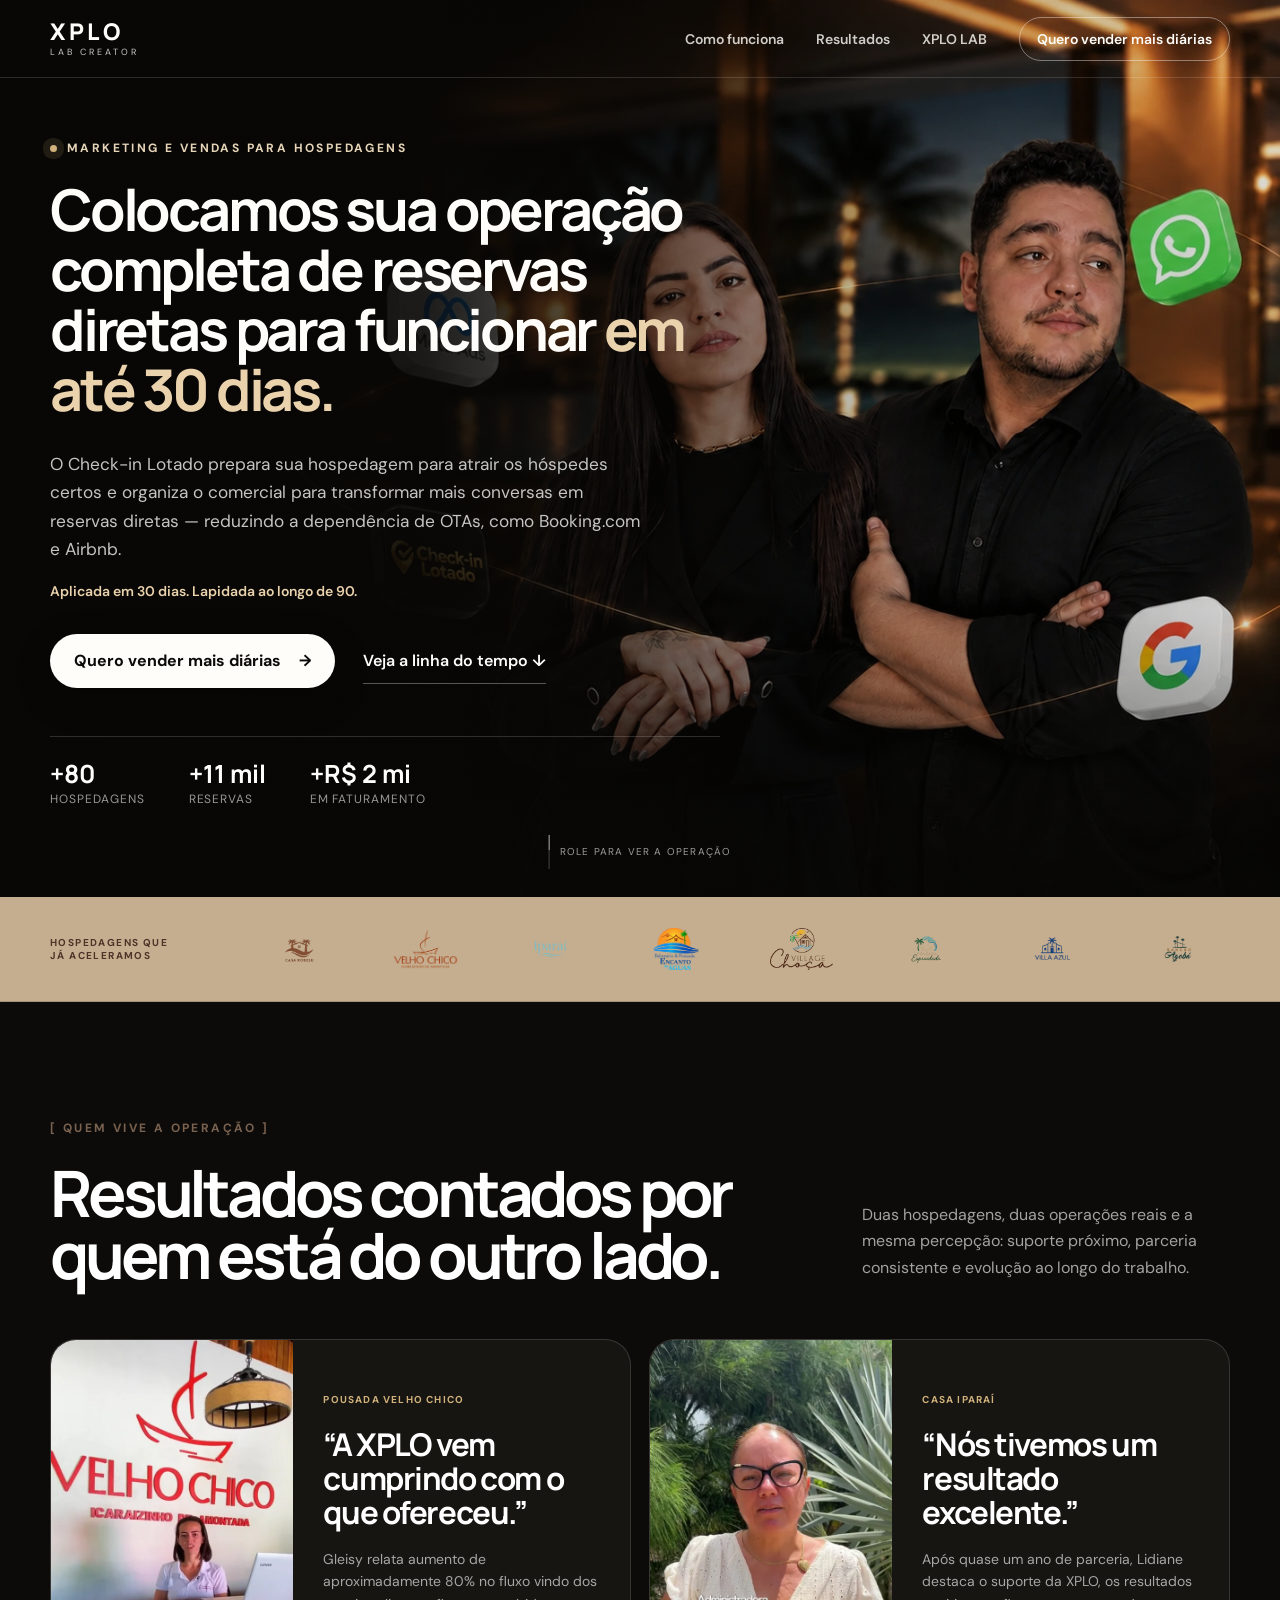
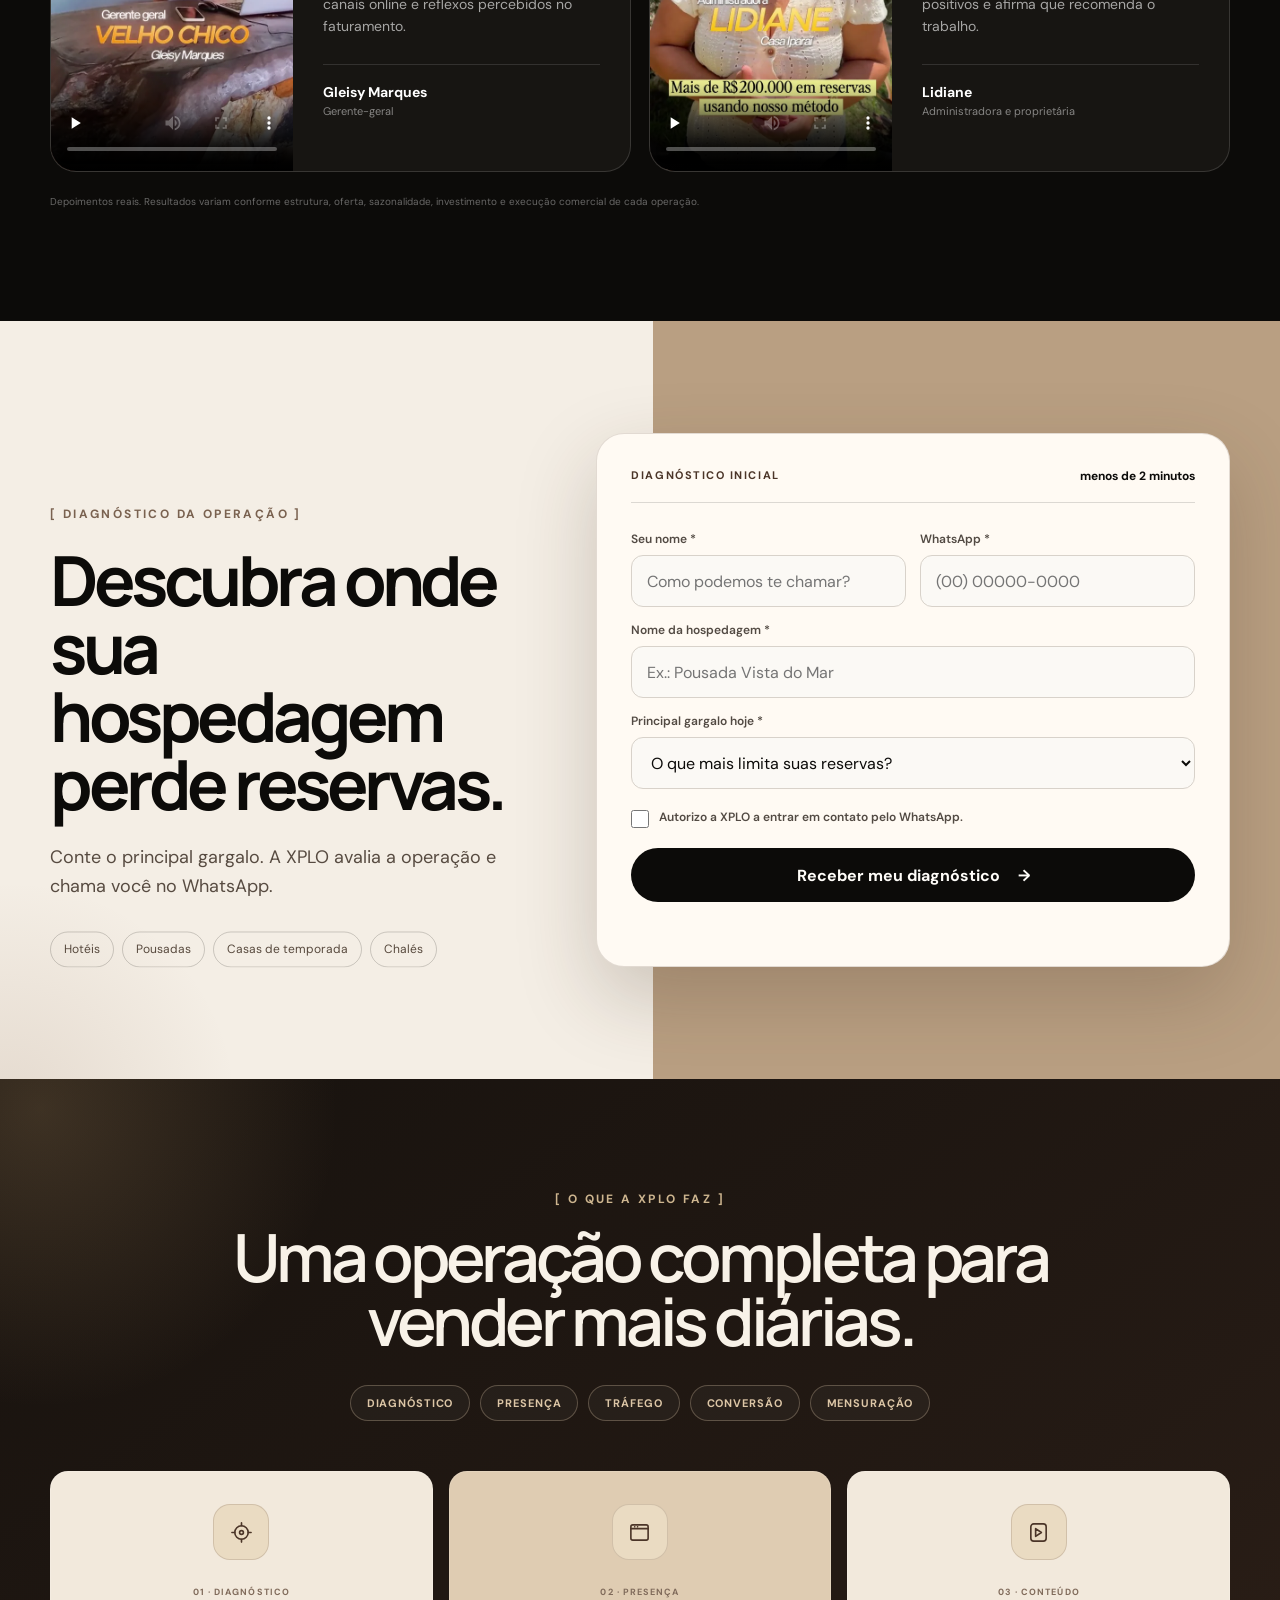
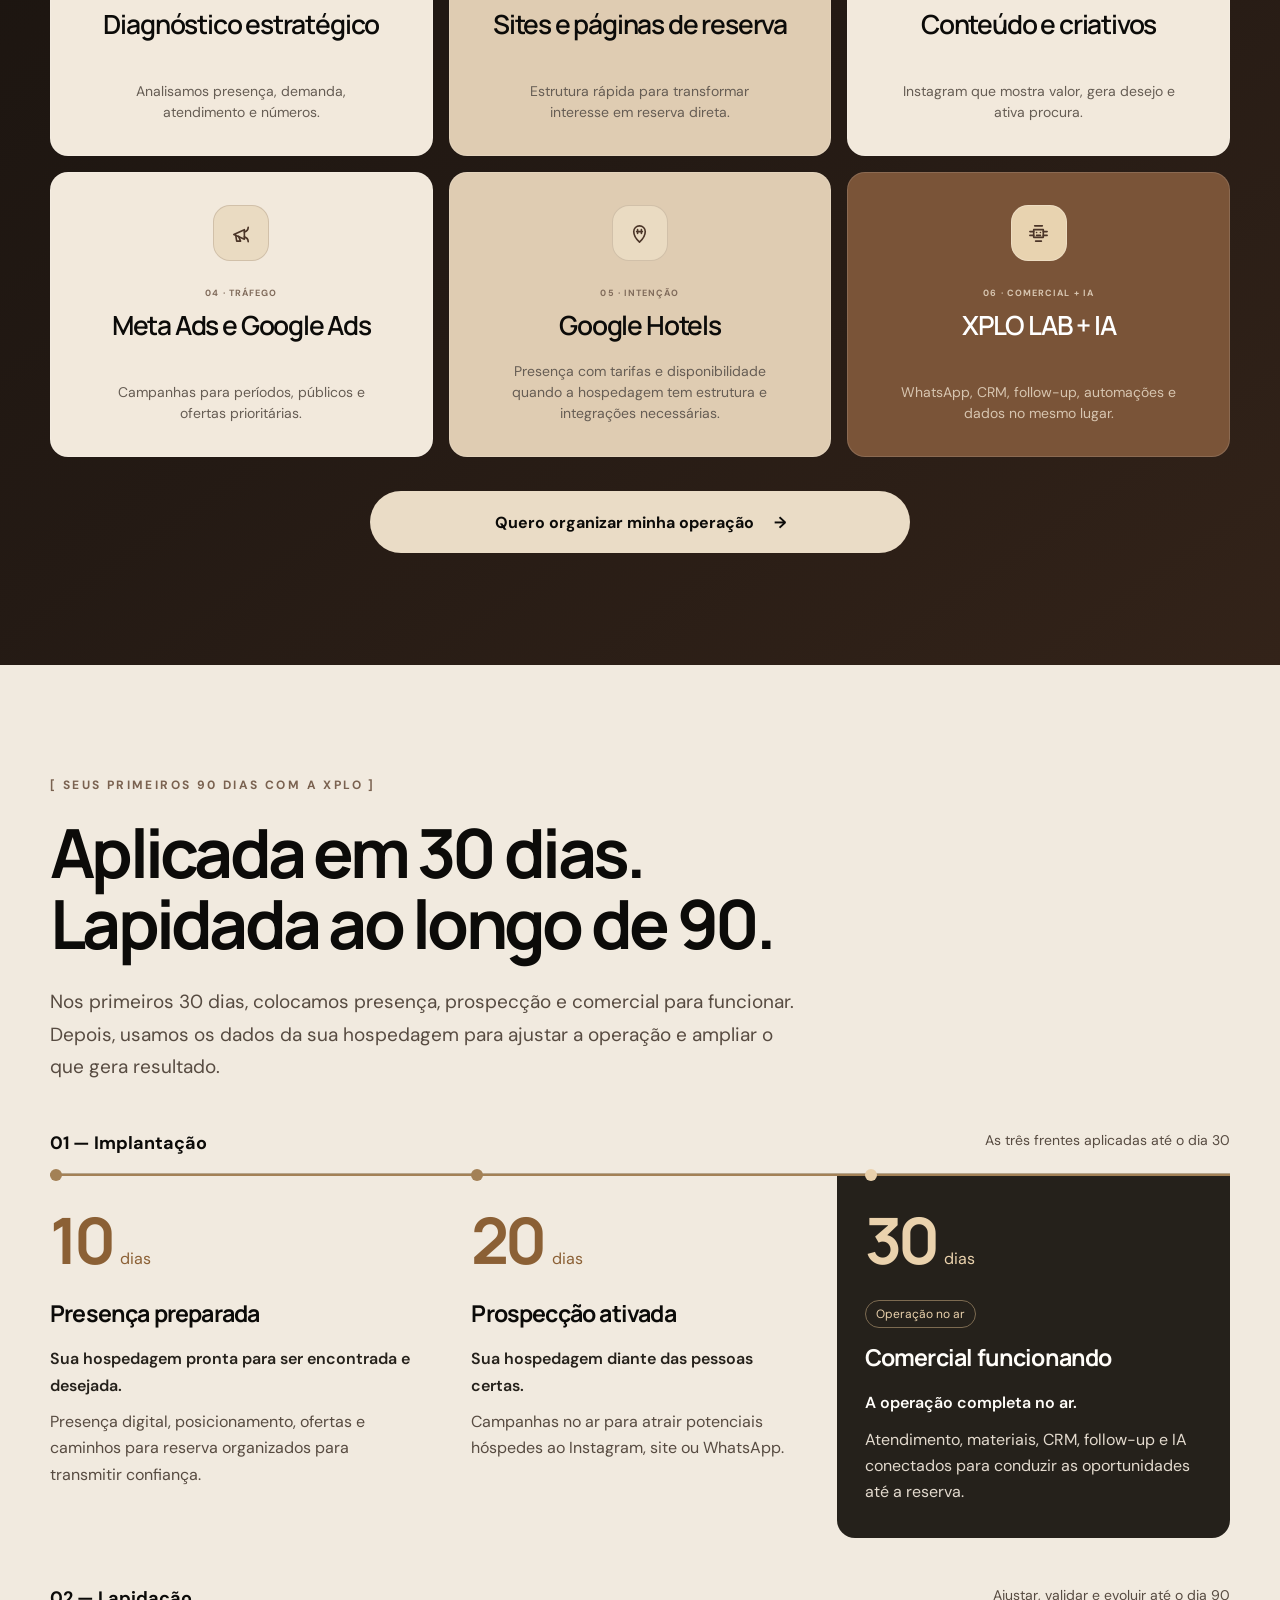
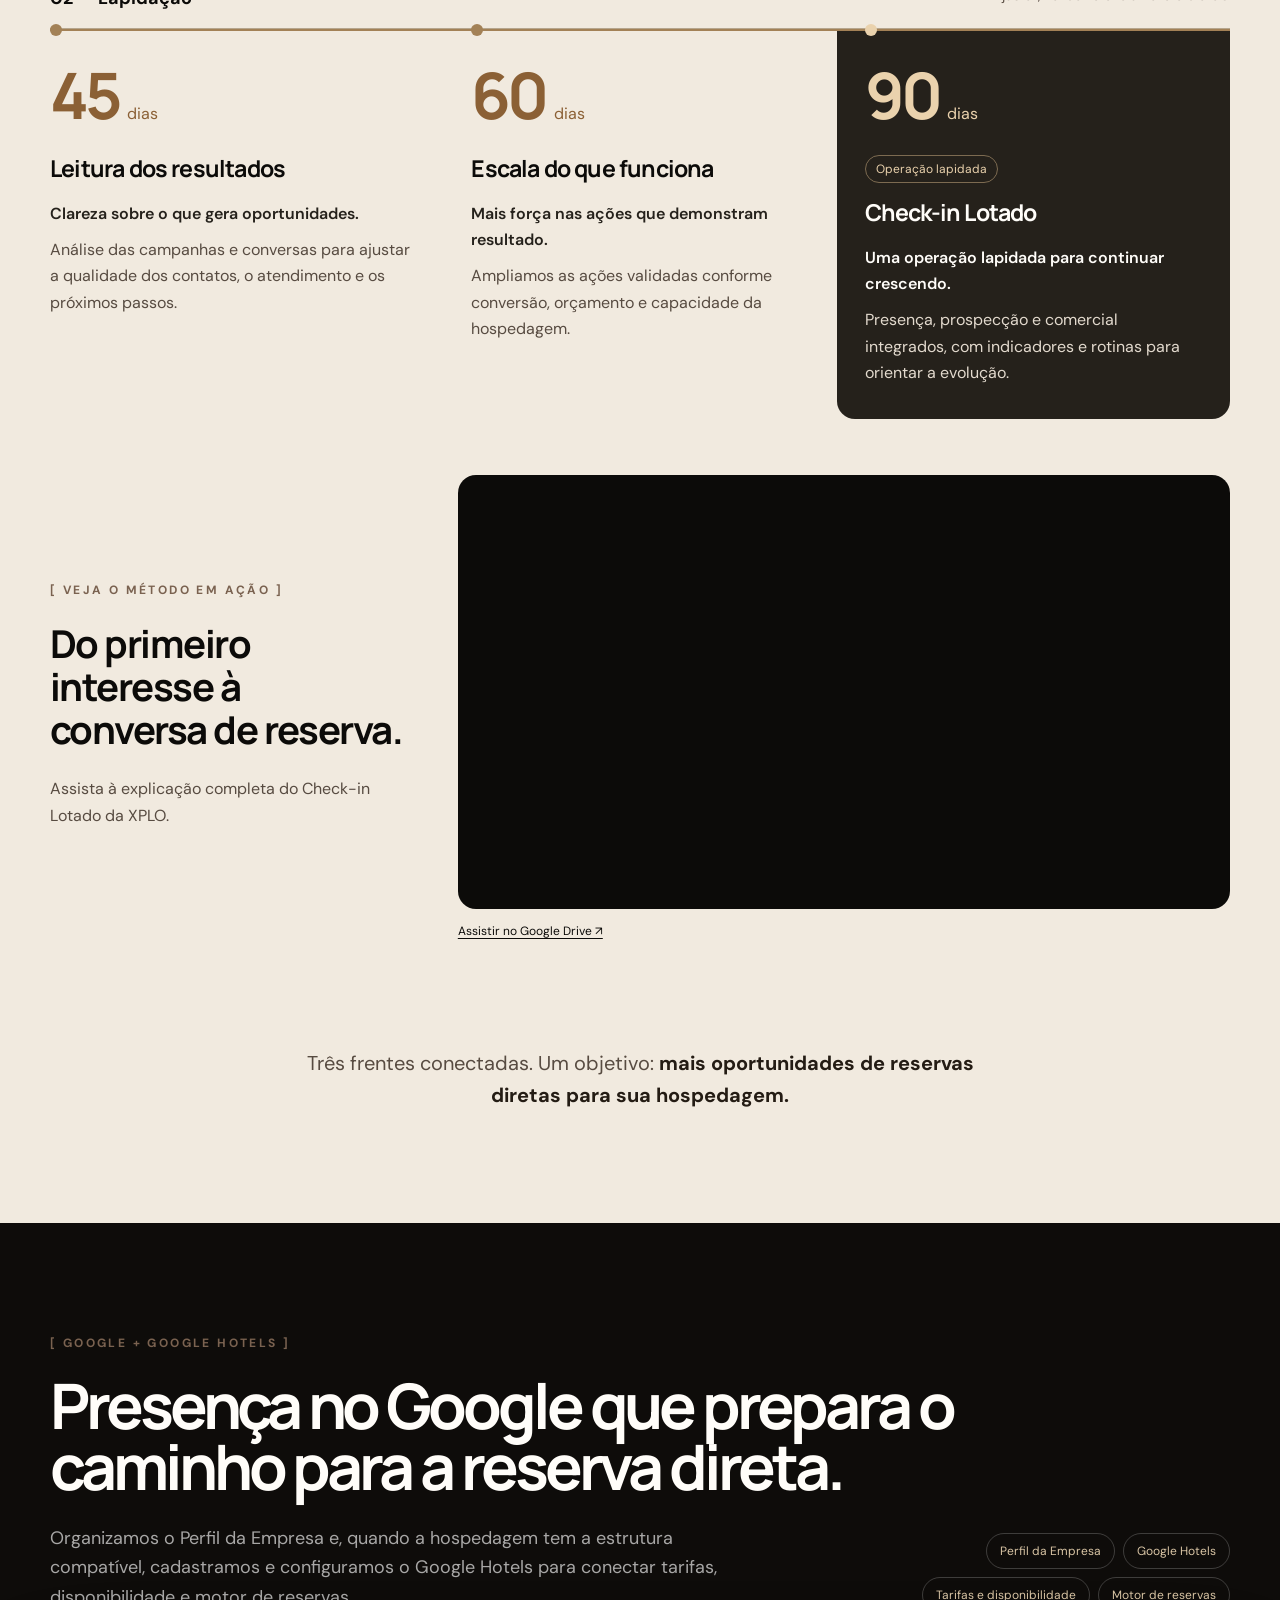
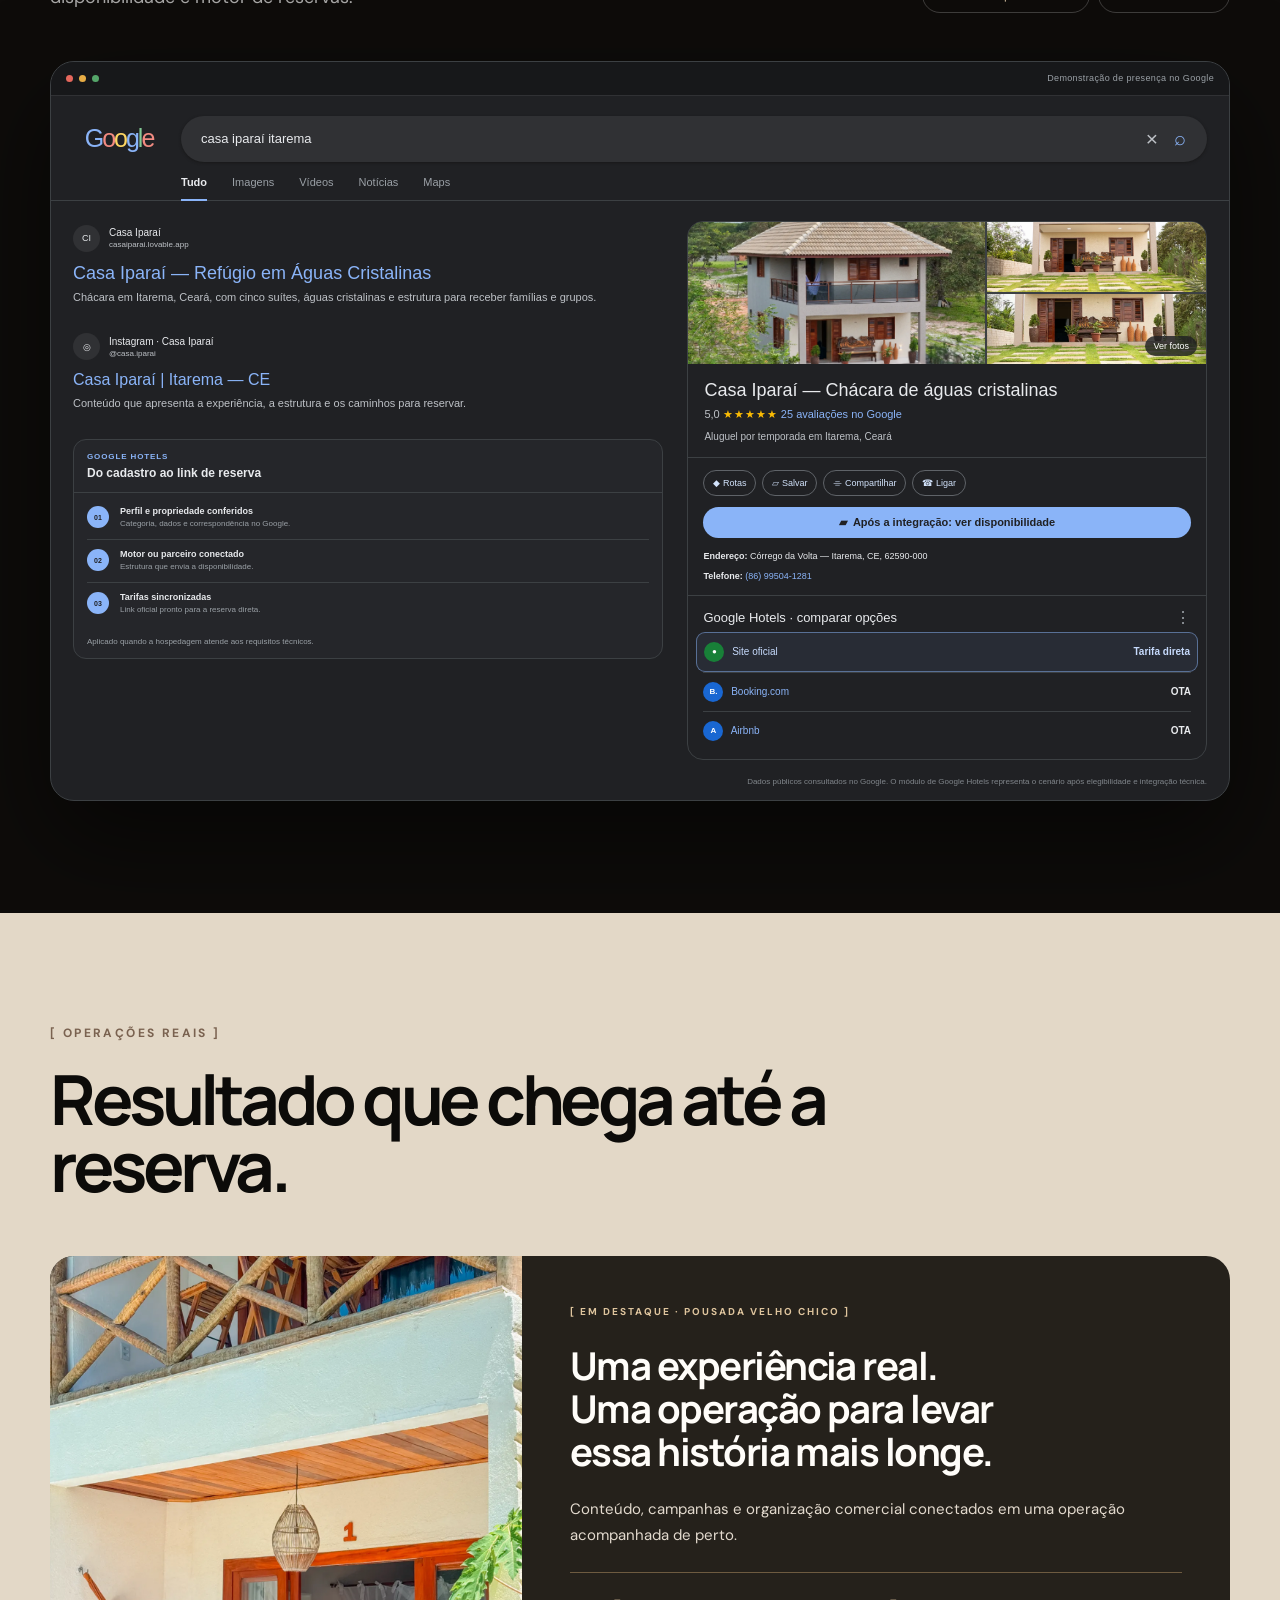
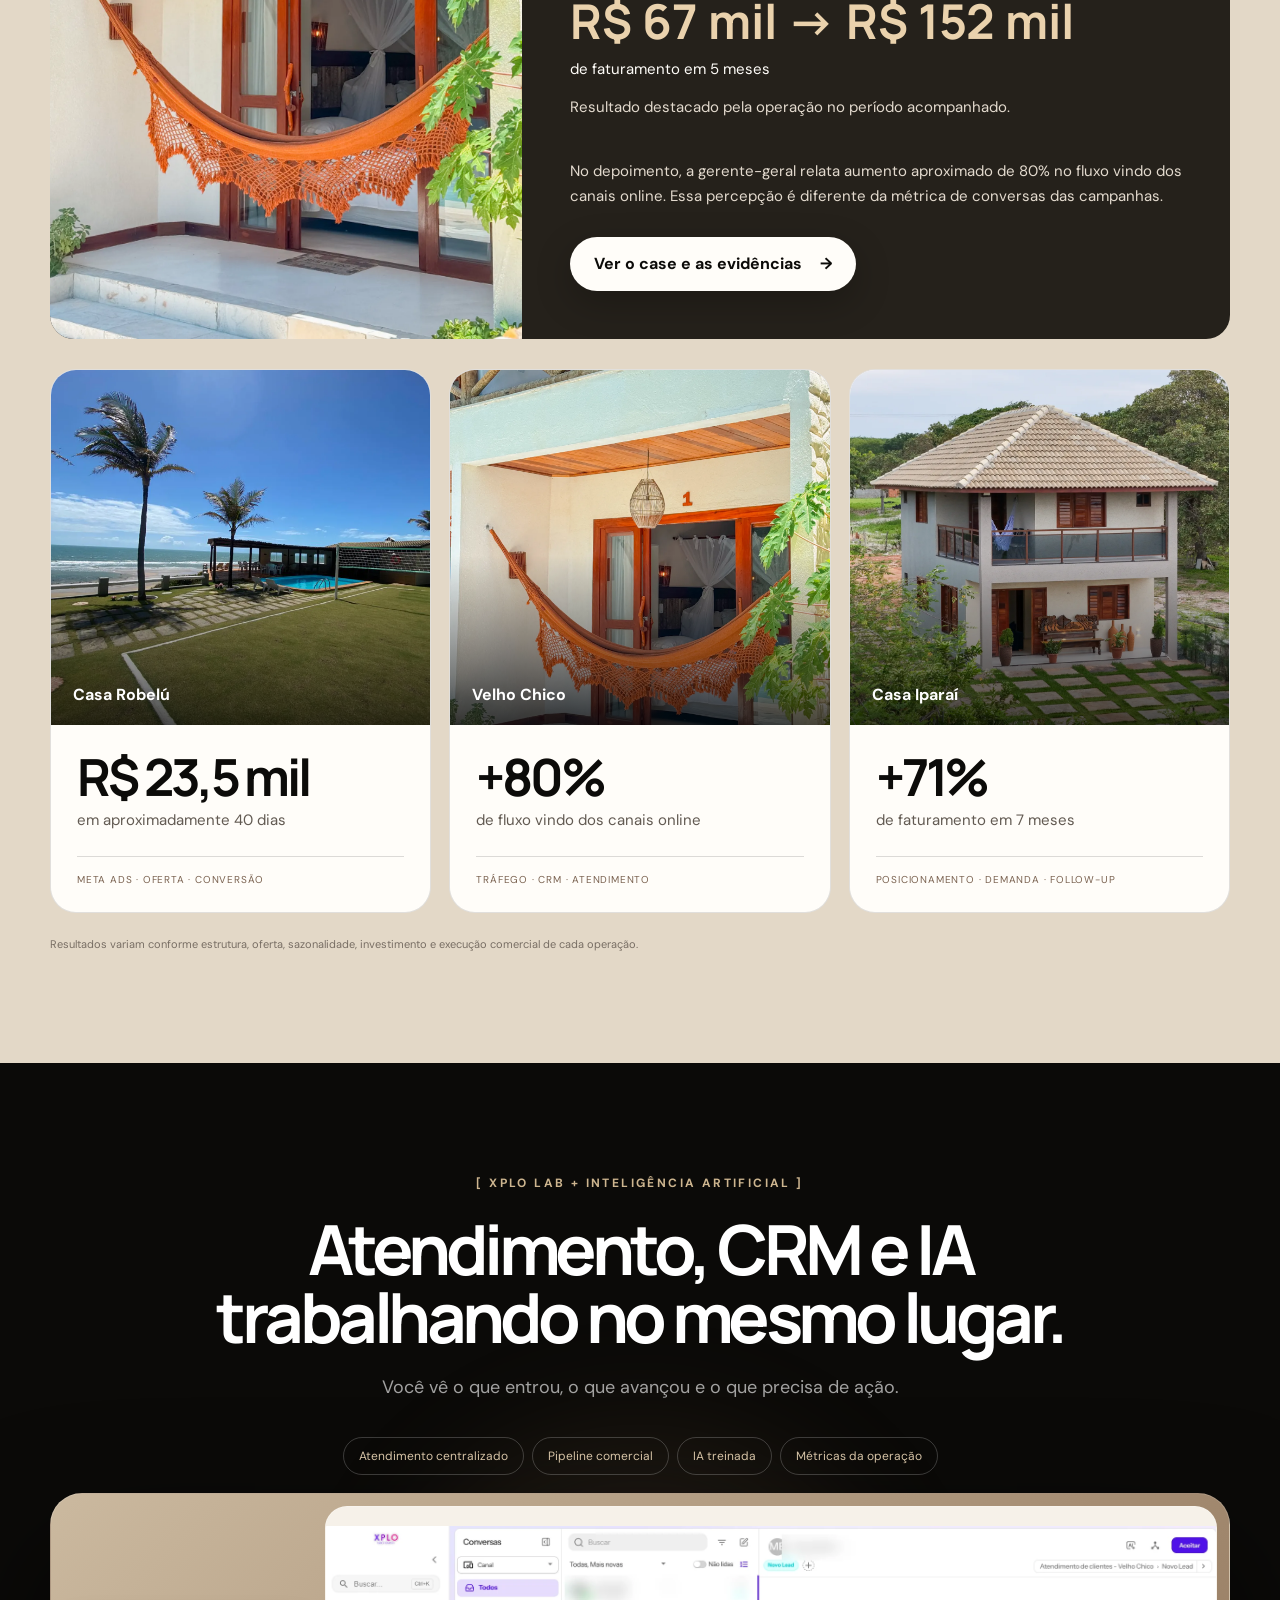
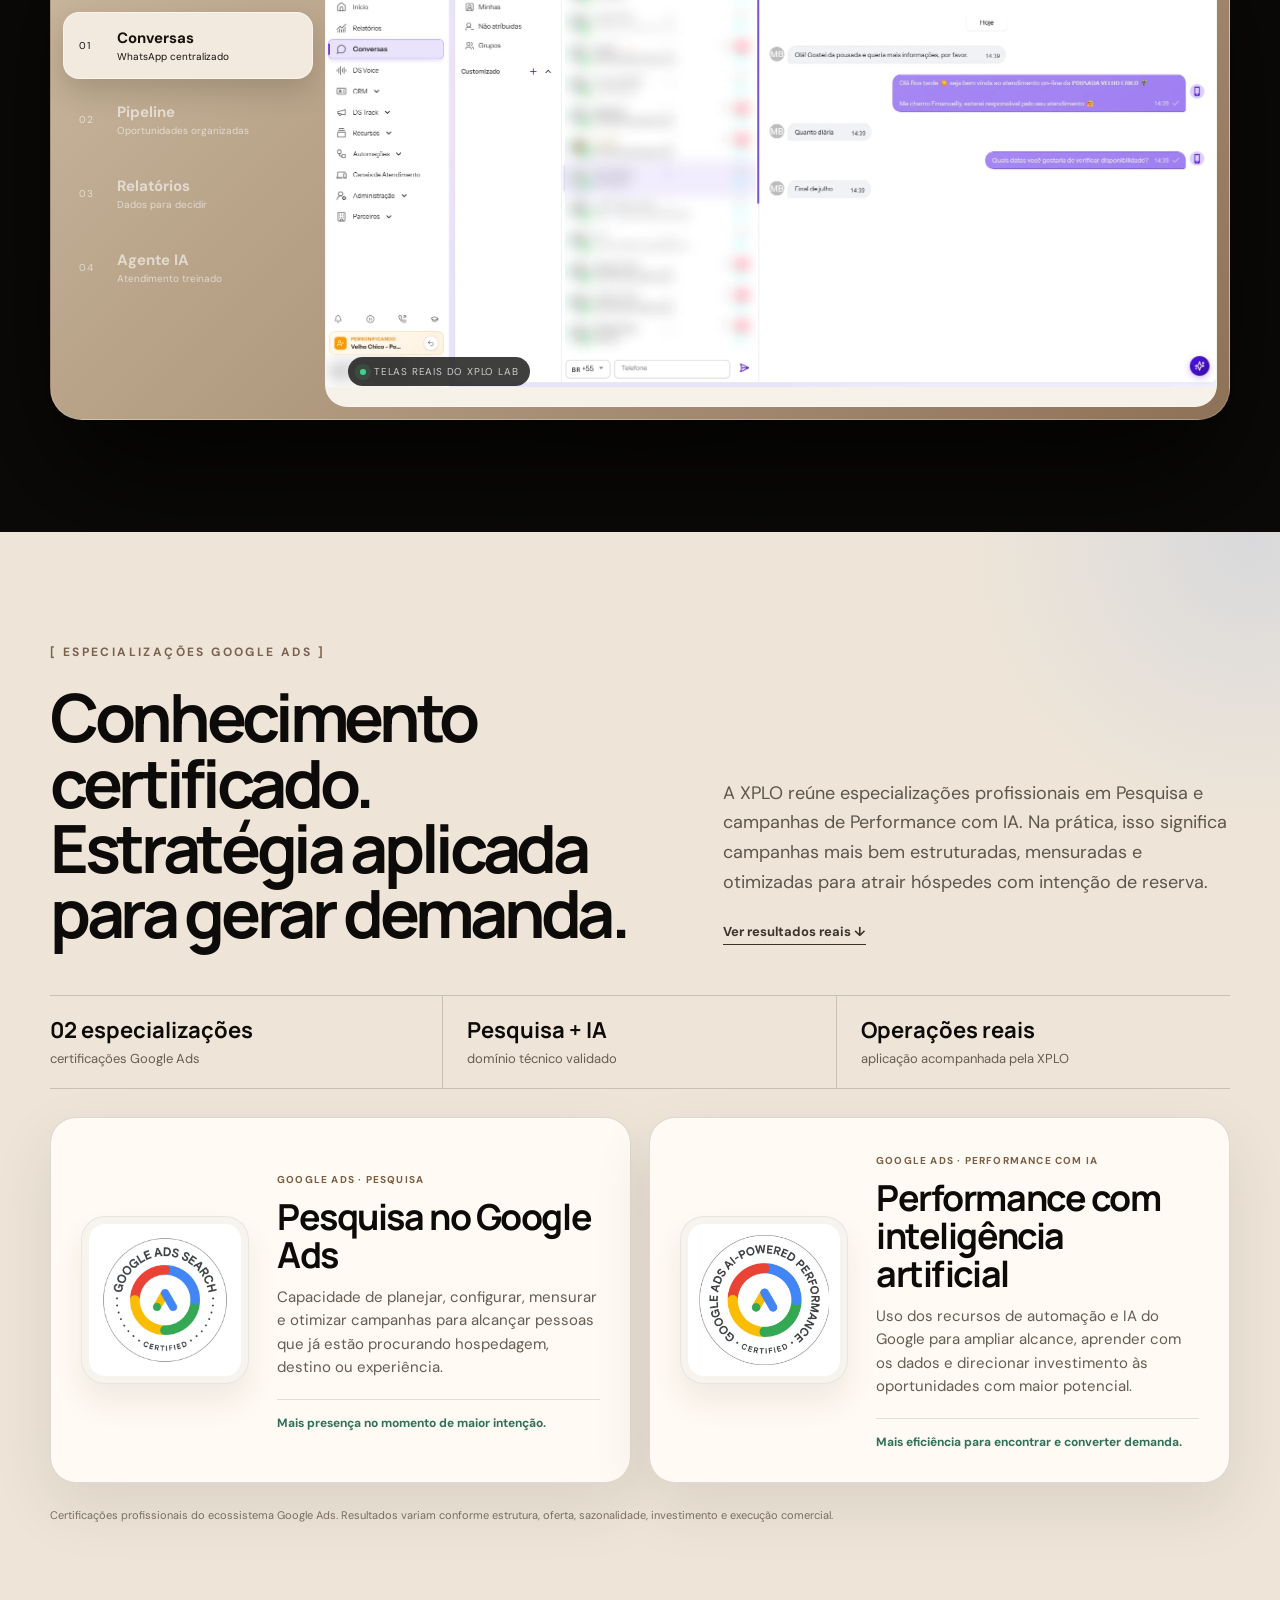
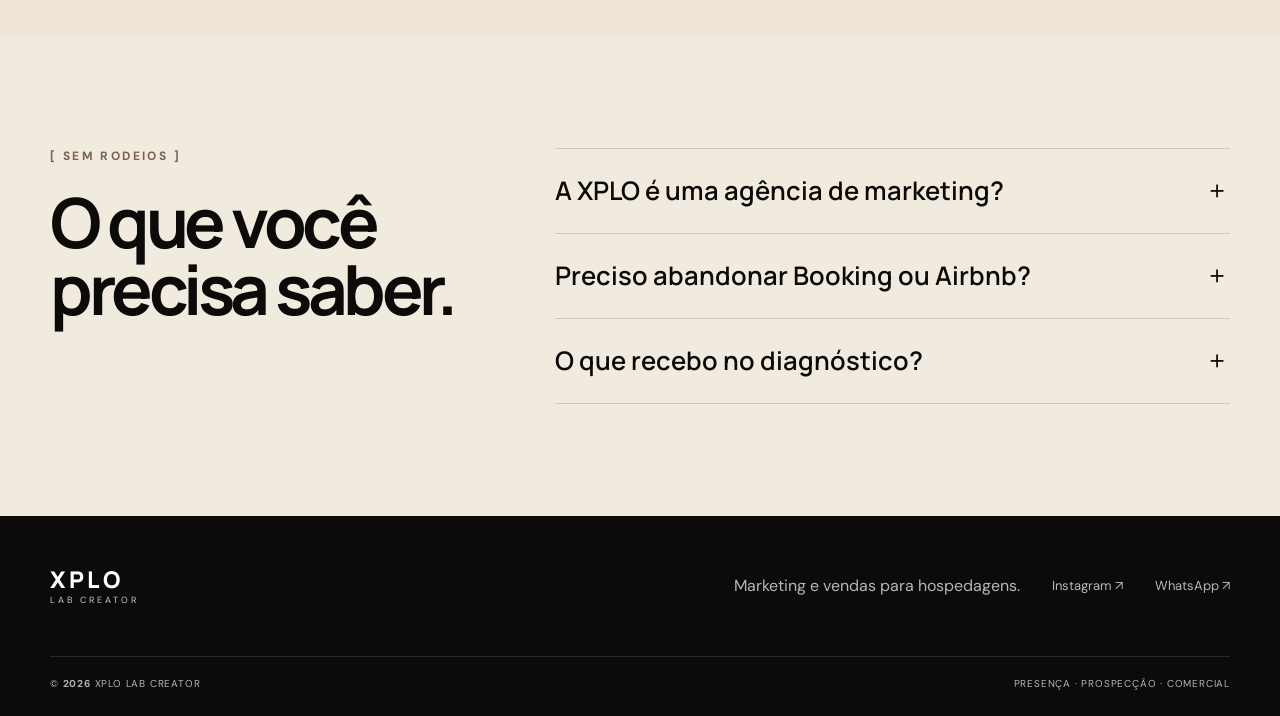
==== commit 80a66cf8: "Reorganiza secao Google para leitura horizontal" ====
--- a/index.html
+++ b/index.html
@@ -31,7 +31,7 @@
   <link rel="preconnect" href="https://fonts.googleapis.com">
   <link rel="preconnect" href="https://fonts.gstatic.com" crossorigin>
   <link href="https://fonts.googleapis.com/css2?family=DM+Sans:wght@400;500;600;700&family=Manrope:wght@500;600;700;800&display=swap" rel="stylesheet">
-  <link rel="stylesheet" href="styles.css?v=selos-google">
+  <link rel="stylesheet" href="styles.css?v=google-heading-horizontal">
   <link rel="stylesheet" href="method.css?v=20260906-timeline">
 </head>
 <body>
--- a/styles.css
+++ b/styles.css
@@ -182,10 +182,12 @@
 .difference-line strong { color: #fff; }
 
 .direct-booking { color: var(--white); background: #0e0c0a; overflow: hidden; }
-.direct-layout { display: grid; grid-template-columns: .62fr 1.38fr; align-items: center; gap: 54px; }
-.direct-copy h2 { max-width: 520px; }
-.direct-copy > p:not(.section-label) { max-width: 490px; margin: 26px 0 0; color: rgba(255,255,255,.64); font-size: 18px; line-height: 1.65; }
-.direct-tags { display: flex; flex-wrap: wrap; gap: 8px; margin-top: 32px; }
+.direct-layout { display: grid; grid-template-columns: 1fr; align-items: start; gap: 48px; }
+.direct-copy { display: grid; grid-template-columns: minmax(0, 1fr) minmax(300px, .55fr); column-gap: 72px; align-items: end; }
+.direct-copy .section-label, .direct-copy h2 { grid-column: 1 / -1; }
+.direct-copy h2 { max-width: 980px; font-size: clamp(3rem, 4.9vw, 4.8rem); }
+.direct-copy > p:not(.section-label) { max-width: 680px; margin: 26px 0 0; color: rgba(255,255,255,.64); font-size: 18px; line-height: 1.65; }
+.direct-tags { display: flex; flex-wrap: wrap; justify-content: flex-end; gap: 8px; margin-top: 26px; }
 .direct-tags span { padding: 9px 13px; border: 1px solid rgba(255,255,255,.2); border-radius: 999px; color: #d9c5a5; font-size: 12px; }
 .google-demo { position: relative; overflow: hidden; border: 1px solid #3c4043; border-radius: 24px; color: #e8eaed; background: #202124; box-shadow: 0 40px 100px rgba(0,0,0,.52); font-family: Arial, sans-serif; }
 .google-browser-bar { display: flex; align-items: center; gap: 6px; height: 34px; padding: 0 15px; border-bottom: 1px solid #303134; color: #9aa0a6; background: #17181a; font-size: 9px; letter-spacing: .04em; }
@@ -322,7 +324,7 @@
   .journey-panel { grid-template-columns: 1fr; }.journey-media { min-height: auto; aspect-ratio: 1 / 1; }.dashboard-media { aspect-ratio: 16 / 10; }
   .testimonials-heading { grid-template-columns: 1fr; gap: 24px; }.testimonials-heading .section-label { grid-column: auto; margin-bottom: 0; }.testimonial-grid { grid-template-columns: 1fr; }.testimonial-card { grid-template-columns: minmax(230px, .65fr) minmax(0, 1fr); }.testimonial-media video { min-height: 430px; }
   .credentials-heading { grid-template-columns: 1fr; gap: 28px; }.credentials-heading h2 { max-width: 760px; }.credential-card { grid-template-columns: 144px minmax(0, 1fr); gap: 22px; padding: 24px; }.credential-badge { width: 144px; }
-  .direct-layout, .faq-layout, .diagnostic-layout { grid-template-columns: 1fr; }.diagnostic { background: linear-gradient(180deg, #f4eee5 0 48%, #b99f82 48% 100%); }.direct-copy h2 { max-width: 720px; }.google-demo { width: 100%; max-width: 780px; margin: 0 auto; }.faq-heading, .diagnostic-copy { position: static; }.case-grid { grid-template-columns: 1fr; }.case-card { display: grid; grid-template-columns: 1.1fr .9fr; }.case-image { height: 310px; }.case-result { display: flex; flex-direction: column; justify-content: center; }
+  .direct-layout, .faq-layout, .diagnostic-layout { grid-template-columns: 1fr; }.diagnostic { background: linear-gradient(180deg, #f4eee5 0 48%, #b99f82 48% 100%); }.direct-copy { grid-template-columns: 1fr; }.direct-copy h2 { max-width: 760px; }.direct-tags { justify-content: flex-start; }.google-demo { width: 100%; margin: 0 auto; }.faq-heading, .diagnostic-copy { position: static; }.case-grid { grid-template-columns: 1fr; }.case-card { display: grid; grid-template-columns: 1.1fr .9fr; }.case-image { height: 310px; }.case-result { display: flex; flex-direction: column; justify-content: center; }
 }
 
 @media (max-width: 640px) {
@@ -332,7 +334,7 @@
   .partner-logos { grid-template-columns: repeat(4,1fr); gap: 12px; }.partner-logos img { max-width: 66px; max-height: 34px; }
   .testimonials-heading { margin-bottom: 34px; }.testimonials-heading h2 { font-size: clamp(2.65rem, 13vw, 3.8rem); }.testimonials-heading > p:last-child { font-size: 15px; }.testimonial-grid { gap: 12px; }.testimonial-card { grid-template-columns: 118px minmax(0, 1fr); border-radius: 20px; }.testimonial-media video { min-height: 286px; }.testimonial-copy { padding: 20px 16px; }.testimonial-copy blockquote { margin: 15px 0 12px; font-size: clamp(1.45rem, 7vw, 1.8rem); }.testimonial-copy > p { font-size: 12px; line-height: 1.5; }.testimonial-person { margin-top: 16px; padding-top: 12px; }.testimonial-person strong { font-size: 12px; }.testimonial-person span { font-size: 10px; }
   .services-heading h2 { font-size: clamp(2.8rem, 13vw, 3.9rem); }.service-pills { justify-content: flex-start; flex-wrap: nowrap; width: 100%; overflow-x: auto; padding-bottom: 4px; scrollbar-width: none; }.service-pills::-webkit-scrollbar { display: none; }.service-pills span { flex: 0 0 auto; }.service-grid { grid-template-columns: 1fr; gap: 10px; margin-top: 38px; }.service-card { min-height: 230px; padding: 24px; }.service-card small { margin-top: 25px; }.service-card p { max-width: none; }.services-cta { min-height: 58px; margin-top: 22px; }
-  .section-title { margin-bottom: 36px; }.section-title h2, .direct-copy h2, .lab-heading h2, .faq-heading h2, .diagnostic-copy h2 { font-size: clamp(2.65rem, 13vw, 3.8rem); }
+  .section-title { margin-bottom: 36px; }.section-title h2, .lab-heading h2, .faq-heading h2, .diagnostic-copy h2 { font-size: clamp(2.65rem, 13vw, 3.8rem); }.direct-copy h2 { max-width: 100%; font-size: clamp(2.5rem, 11vw, 3.3rem); }
   .journey-tabs { width: 100%; overflow-x: auto; justify-content: flex-start; border-radius: 16px; scrollbar-width: none; }.journey-tabs::-webkit-scrollbar { display: none; }.journey-tab { flex: 0 0 auto; padding: 11px 14px; }.journey-panel { min-height: 0; gap: 22px; padding: 18px; border-radius: 24px; }.journey-copy { padding: 32px 5px 8px; }.journey-number { font-size: 6rem; }.journey-copy h3 { font-size: 2.45rem; }.journey-copy ul { margin-top: 28px; }.journey-media { border-radius: 18px; }.difference-line { align-items: flex-start; flex-direction: column; gap: 5px; }
   .scale-film { aspect-ratio: 3 / 2; }.scale-film-flow { left: 8px; right: 8px; bottom: 8px; gap: 5px; padding: 9px 7px; font-size: 9px; }.scale-film-note { top: 8px; right: 8px; font-size: 7px; }
   .direct-layout { gap: 42px; }.direct-copy > p:not(.section-label) { font-size: 16px; }.google-demo { border-radius: 18px; }.google-browser-bar { height: 30px; padding-inline: 11px; }.google-search-head { grid-template-columns: 1fr; gap: 11px; padding: 16px 12px 10px; }.google-wordmark { justify-content: flex-start; padding-left: 4px; }.google-search-box { min-height: 43px; padding-left: 15px; font-size: 11px; }.google-tabs { gap: 18px; overflow-x: auto; padding-left: 14px; scrollbar-width: none; }.google-tabs::-webkit-scrollbar { display: none; }.google-results-layout { grid-template-columns: 1fr; gap: 16px; padding: 16px 12px 13px; }.google-organic-results { display: none; }.google-knowledge-panel { border-radius: 13px; }.google-photo-grid { grid-template-rows: 82px 82px; }.google-place-head h3 { font-size: 19px; }.google-actions span { padding: 8px 10px; font-size: 10px; }.google-availability { padding: 11px; font-size: 11px; }.google-place-details p { font-size: 10px; }.google-price-title strong { font-size: 14px; }.google-price-row { padding-block: 11px; font-size: 11px; }.google-price-row strong { font-size: 11px; }.google-demo-note { padding: 0 13px 13px; text-align: left; }
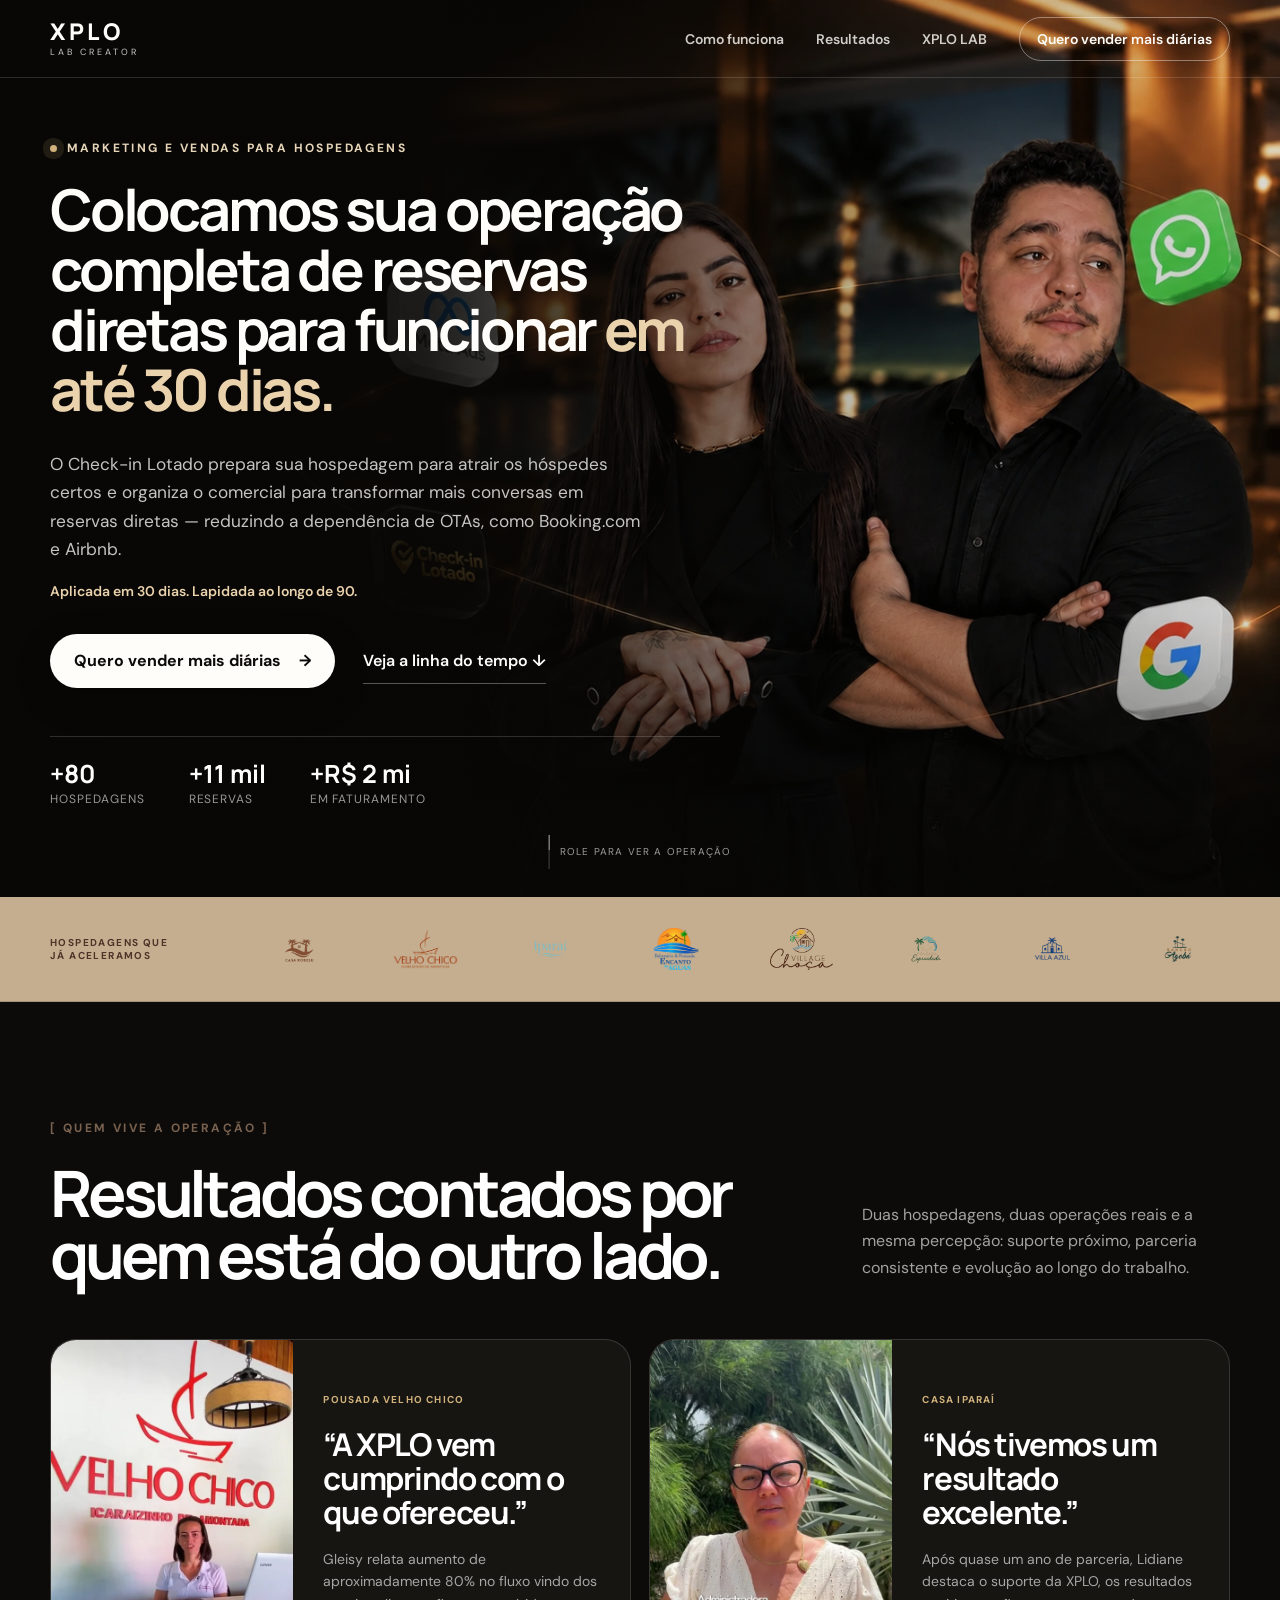
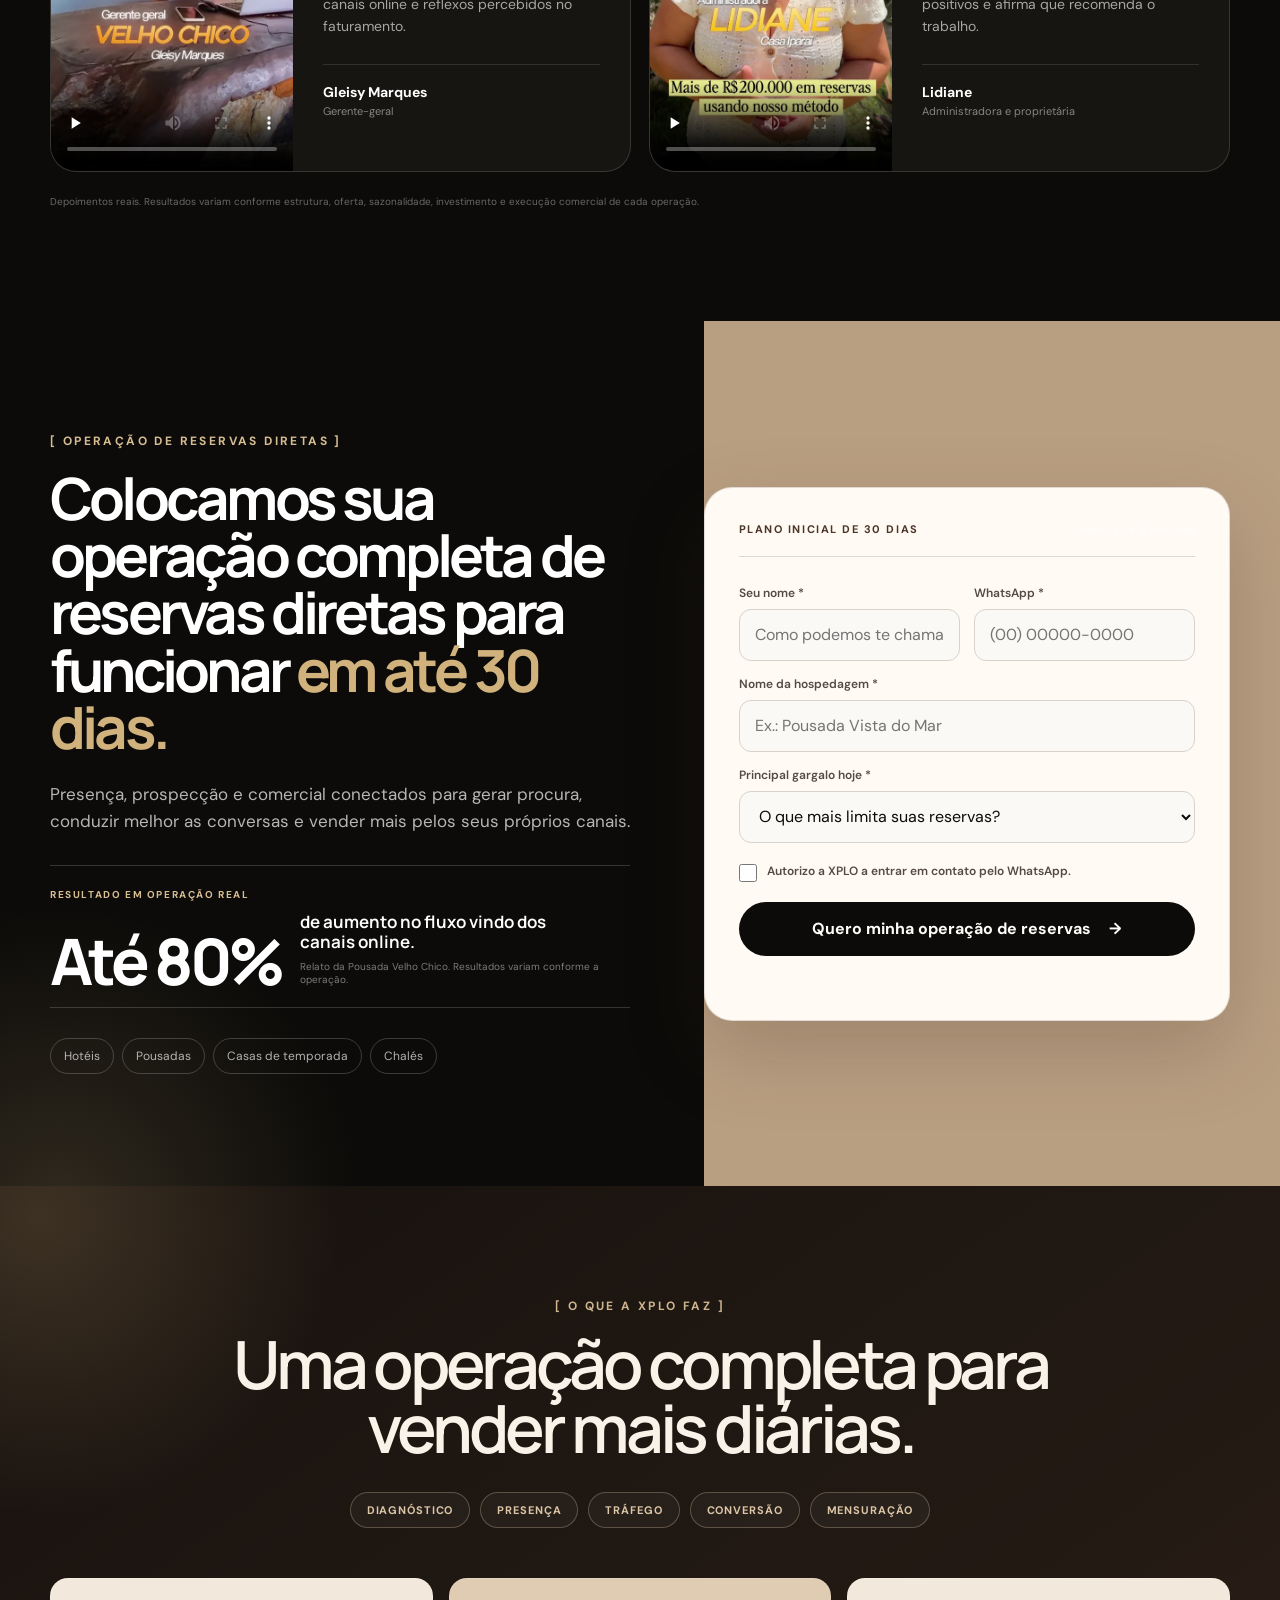
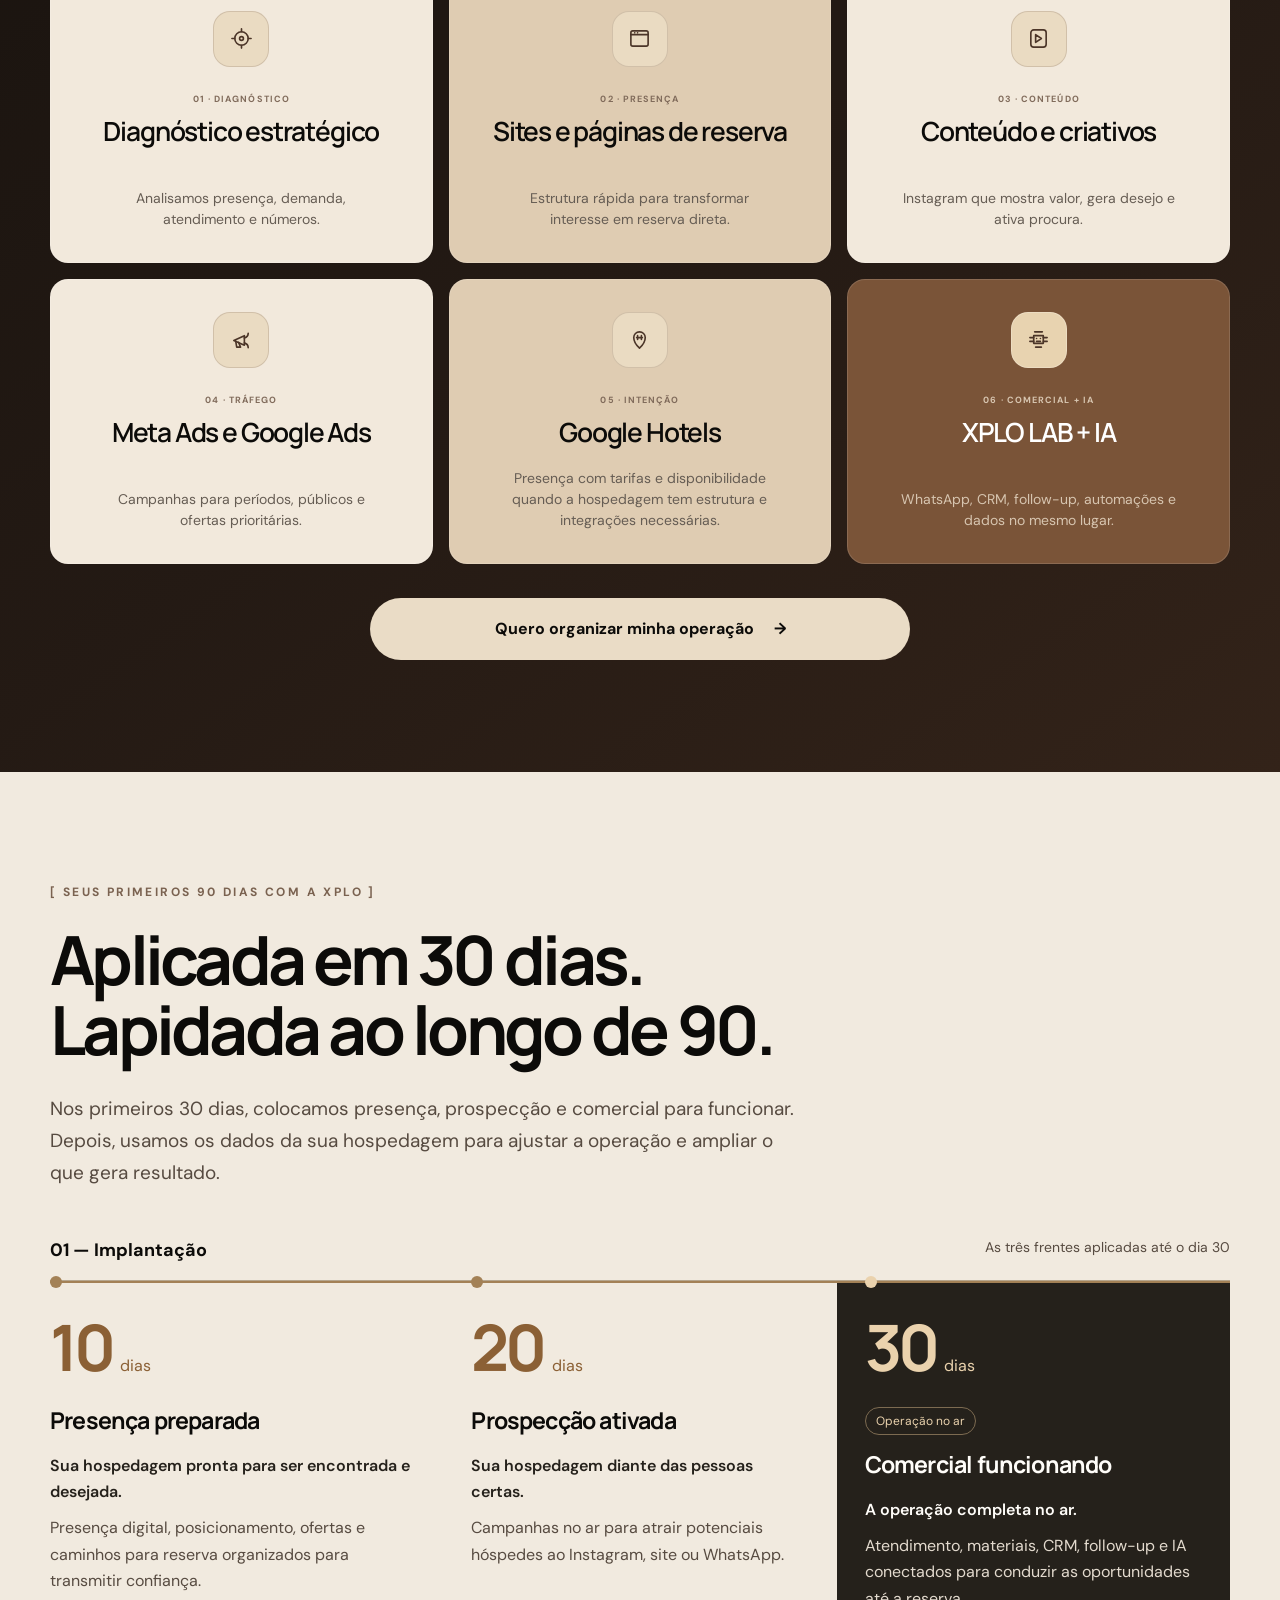
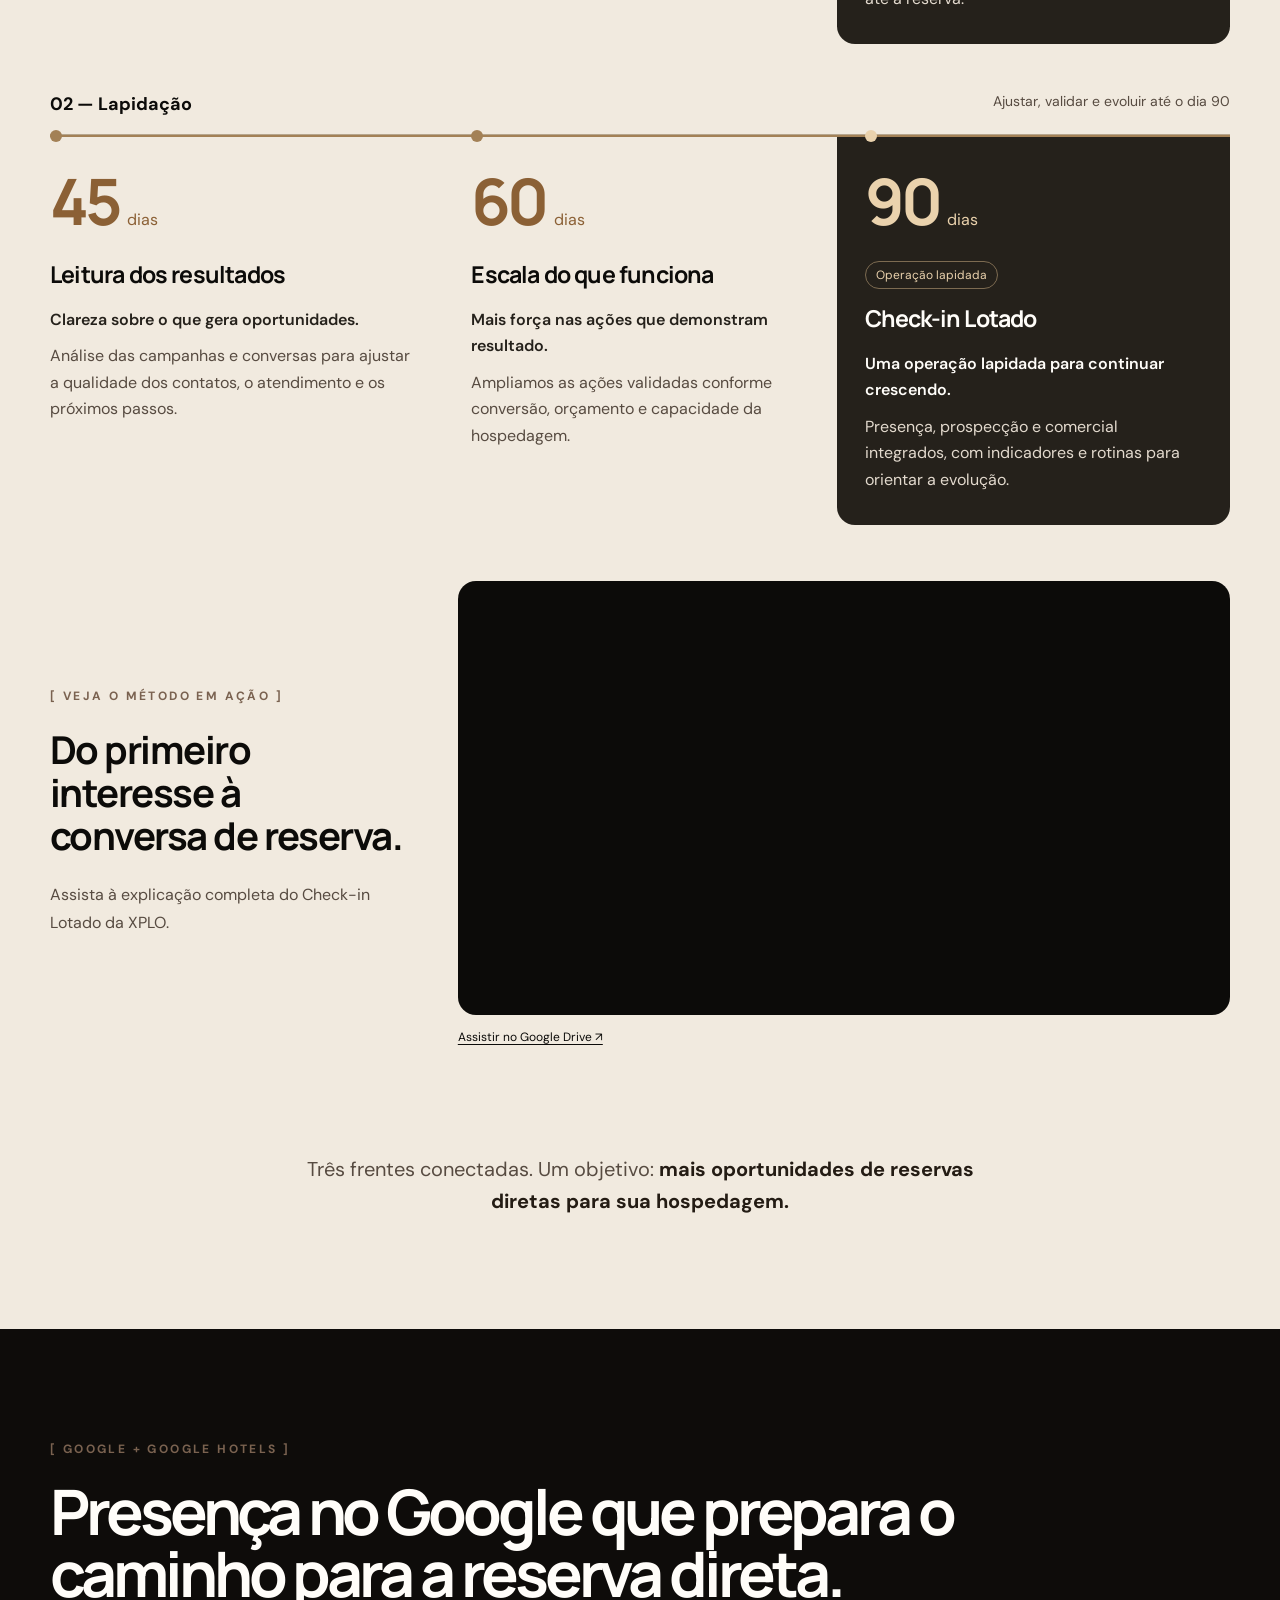
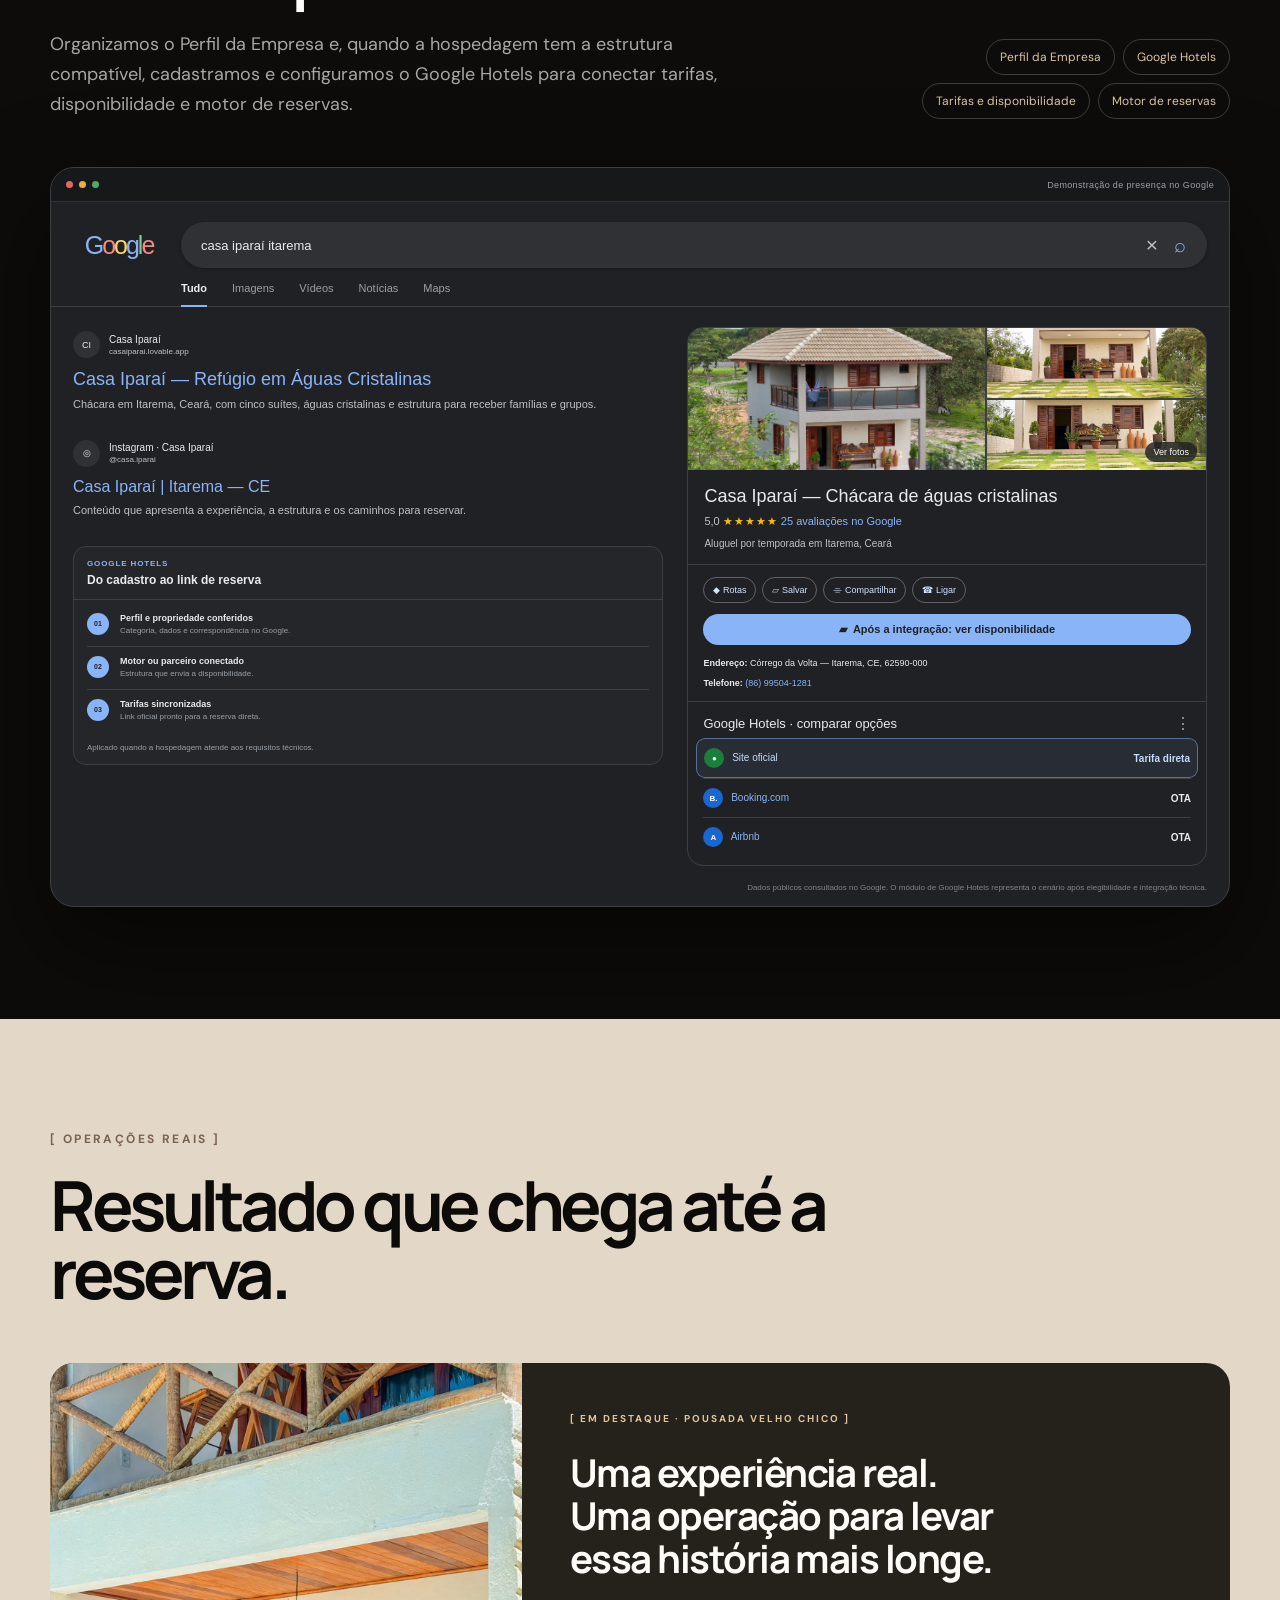
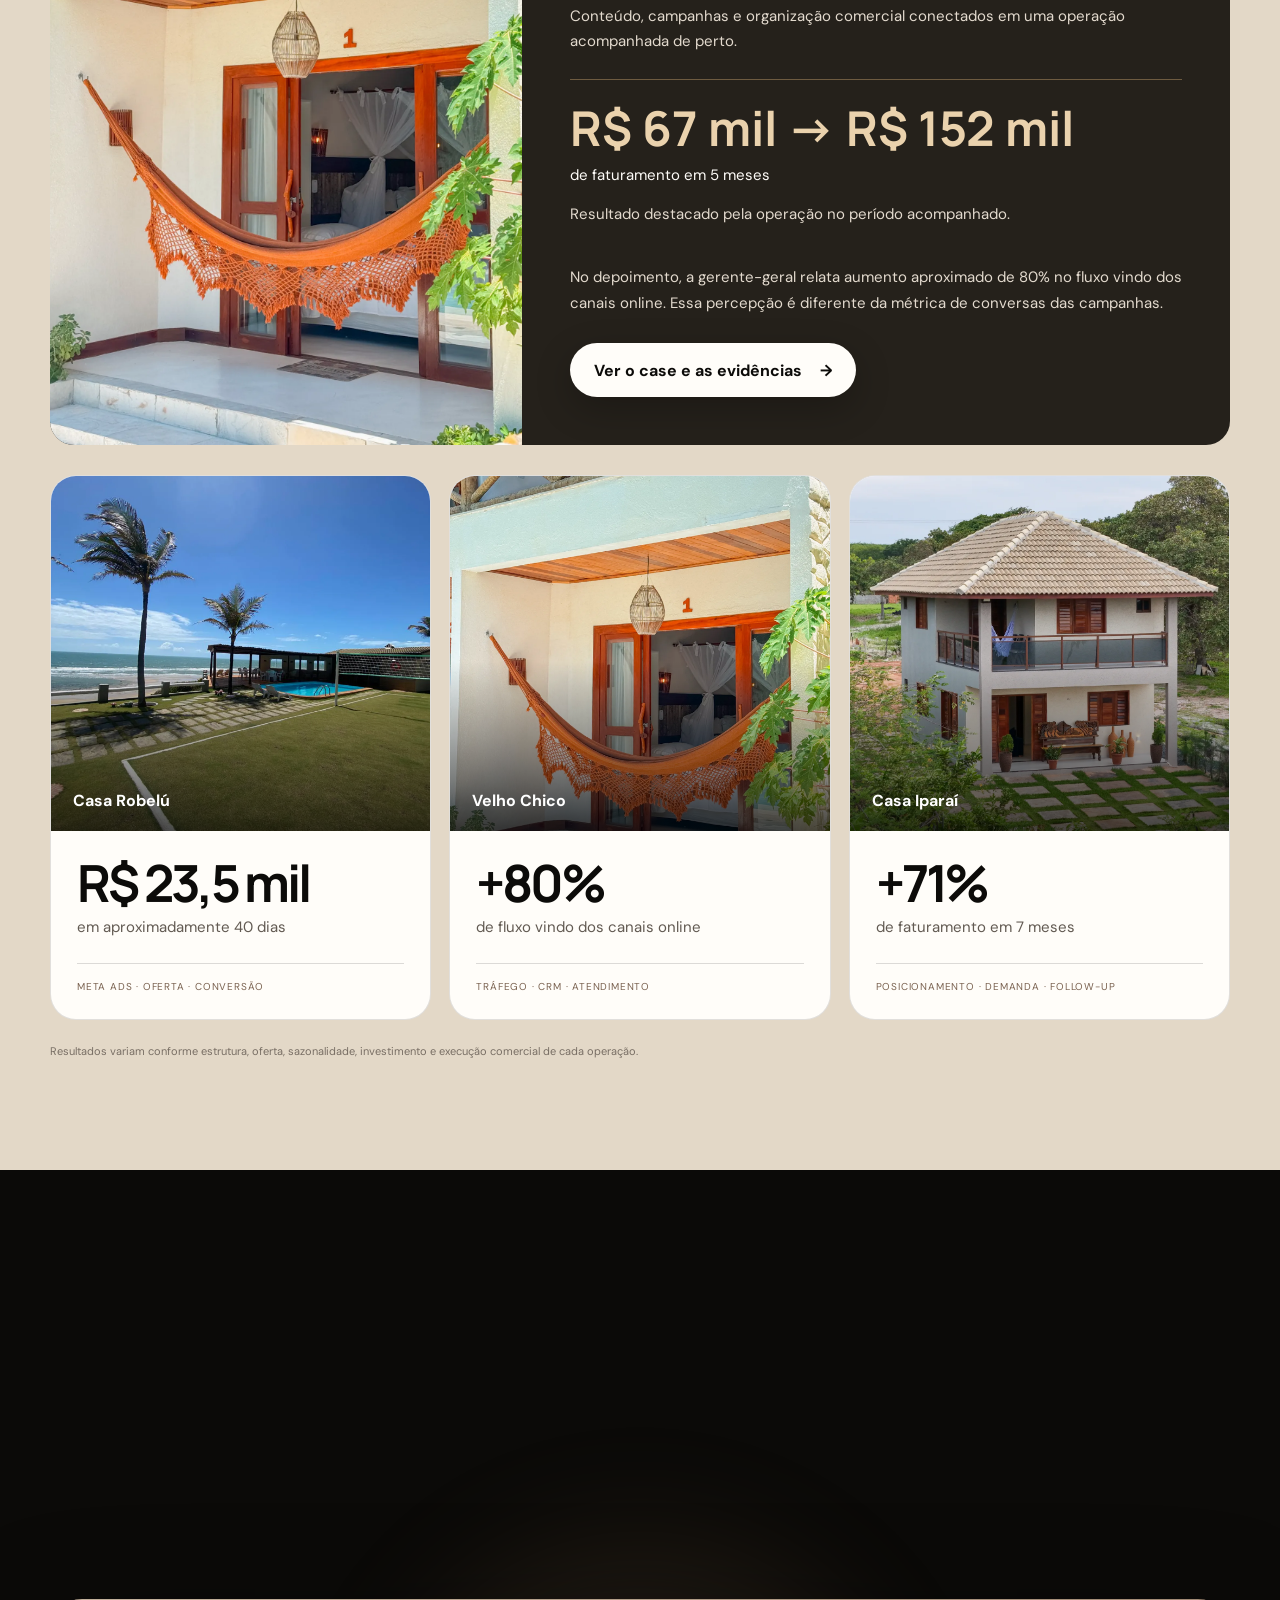
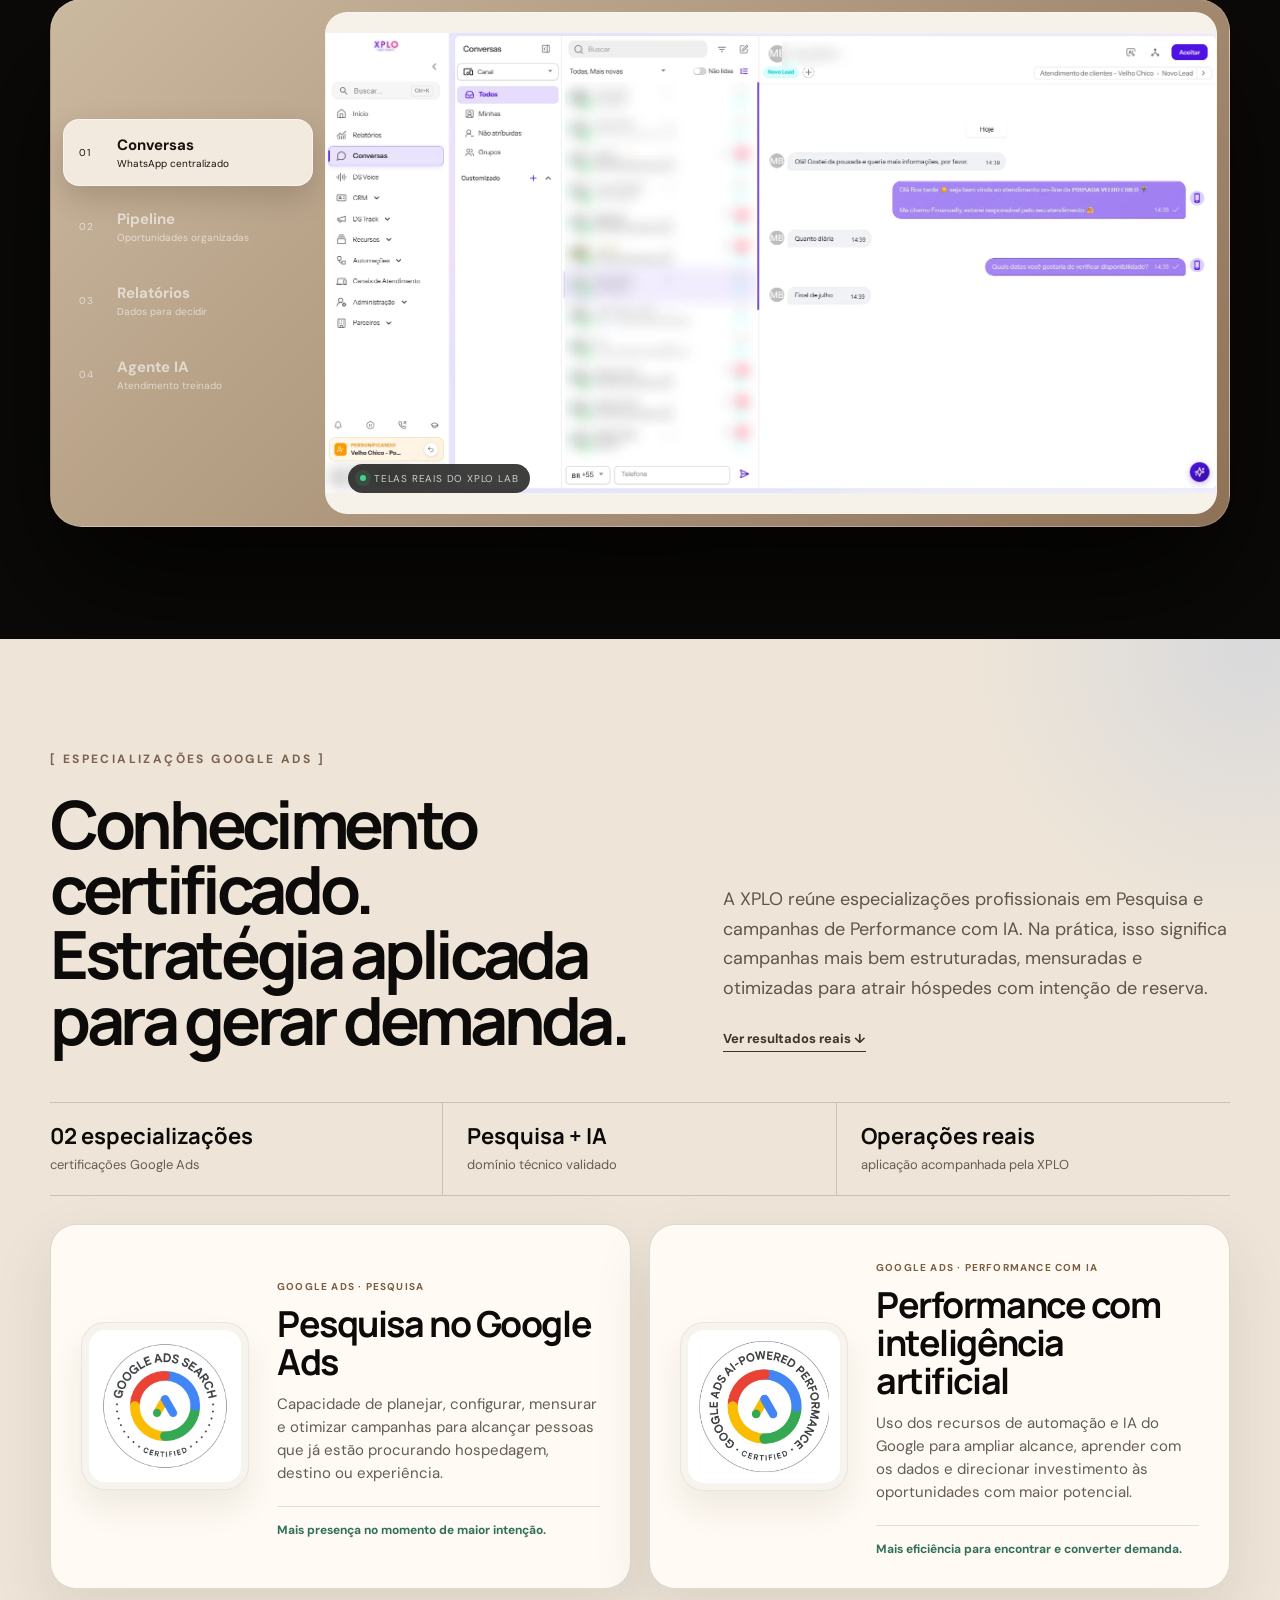
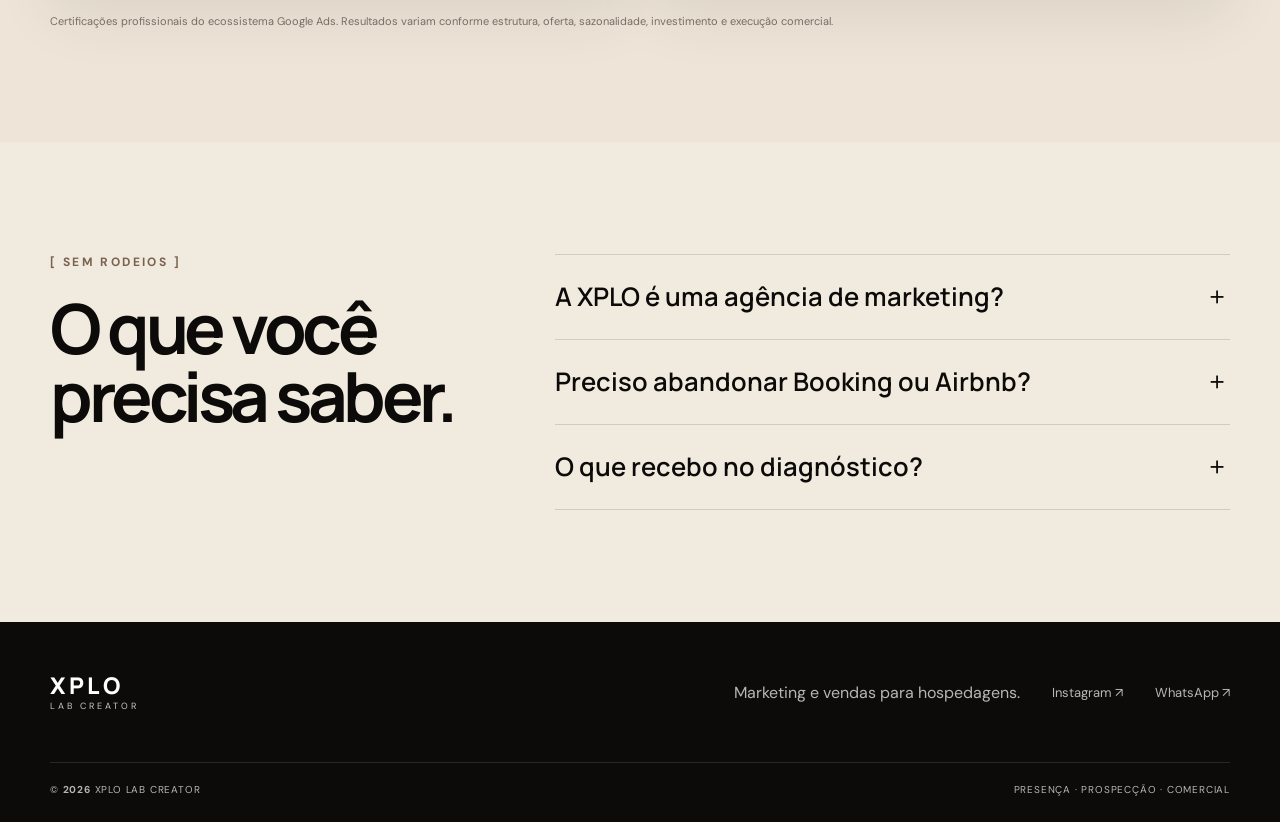
==== commit a8cda974: "Reforça oferta de operação em 30 dias" ====
--- a/index.html
+++ b/index.html
@@ -134,13 +134,19 @@
     <section class="diagnostic section-pad" id="diagnostico">
       <div class="shell diagnostic-layout">
         <div class="diagnostic-copy reveal">
-          <p class="section-label">[ DIAGNÓSTICO DA OPERAÇÃO ]</p>
-          <h2>Descubra onde sua hospedagem perde reservas.</h2>
-          <p>Conte o principal gargalo. A XPLO avalia a operação e chama você no WhatsApp.</p>
+          <p class="section-label">[ OPERAÇÃO DE RESERVAS DIRETAS ]</p>
+          <h2>Colocamos sua operação completa de reservas diretas para funcionar <em>em até 30 dias.</em></h2>
+          <p>Presença, prospecção e comercial conectados para gerar procura, conduzir melhor as conversas e vender mais pelos seus próprios canais.</p>
+          <div class="diagnostic-proof" aria-label="Resultado real acompanhado pela XPLO">
+            <span>RESULTADO EM OPERAÇÃO REAL</span>
+            <strong>Até 80%</strong>
+            <p>de aumento no fluxo vindo dos canais online.</p>
+            <small>Relato da Pousada Velho Chico. Resultados variam conforme a operação.</small>
+          </div>
           <div class="fit-chips"><span>Hotéis</span><span>Pousadas</span><span>Casas de temporada</span><span>Chalés</span></div>
         </div>
         <form class="lead-form reveal" id="lead-form">
-          <div class="form-head"><span>DIAGNÓSTICO INICIAL</span><strong>menos de 2 minutos</strong></div>
+          <div class="form-head"><span>PLANO INICIAL DE 30 DIAS</span><strong>menos de 2 minutos</strong></div>
           <div class="field-grid">
             <label><span>Seu nome *</span><input type="text" name="nome" autocomplete="name" required placeholder="Como podemos te chamar?"></label>
             <label><span>WhatsApp *</span><input type="tel" name="whatsapp" autocomplete="tel" inputmode="tel" required placeholder="(00) 00000-0000"></label>
@@ -148,7 +154,7 @@
           <label><span>Nome da hospedagem *</span><input type="text" name="hospedagem" required placeholder="Ex.: Pousada Vista do Mar"></label>
           <label><span>Principal gargalo hoje *</span><select name="gargalo" required><option value="" selected disabled>O que mais limita suas reservas?</option><option>Pouca procura e baixa visibilidade</option><option>Campanhas sem retorno claro</option><option>Muitos contatos e poucas reservas</option><option>Atendimento e follow-up desorganizados</option><option>Dependência de Booking / Airbnb</option><option>Não consigo medir de onde vêm as reservas</option></select></label>
           <label class="consent"><input type="checkbox" name="consentimento" required><span>Autorizo a XPLO a entrar em contato pelo WhatsApp.</span></label>
-          <button class="button button-dark" type="submit">Receber meu diagnóstico <span>→</span></button>
+          <button class="button button-dark" type="submit">Quero minha operação de reservas <span>→</span></button>
           <p class="form-status" id="form-status" role="status" aria-live="polite"></p>
         </form>
       </div>
--- a/styles.css
+++ b/styles.css
@@ -280,14 +280,22 @@
 .faq-list details[open] summary::after { content: "−"; }
 .faq-list p { max-width: 650px; margin: -4px 50px 26px 0; color: #655d54; line-height: 1.65; }
 
-.diagnostic { position: relative; background: linear-gradient(90deg, #f4eee5 0 51%, #b99f82 51% 100%); overflow: hidden; }
-.diagnostic::before { content: ""; position: absolute; width: 460px; height: 460px; left: -220px; bottom: -260px; border-radius: 50%; background: radial-gradient(circle, rgba(124,84,56,.13), transparent 70%); pointer-events: none; }
-.diagnostic-layout { display: grid; grid-template-columns: .85fr 1.15fr; gap: 78px; align-items: start; }
-.diagnostic-copy { position: sticky; top: 110px; }
-.diagnostic-copy > p:not(.section-label) { max-width: 520px; margin: 26px 0 0; color: #574b41; font-size: 18px; line-height: 1.6; }
-.fit-chips { display: flex; flex-wrap: wrap; gap: 8px; margin-top: 30px; }
-.fit-chips span { padding: 9px 13px; border: 1px solid rgba(12,11,9,.18); border-radius: 999px; color: #57493d; font-size: 12px; }
-.lead-form { position: relative; padding: 34px; border: 1px solid rgba(75,53,40,.16); border-radius: 28px; background: #fffaf3; box-shadow: 0 30px 80px rgba(58,39,27,.22); }
+.diagnostic { position: relative; color: var(--white); background: linear-gradient(90deg, #0c0b09 0 55%, #b99f82 55% 100%); overflow: hidden; }
+.diagnostic::before { content: ""; position: absolute; width: 620px; height: 620px; left: -250px; bottom: -330px; border-radius: 50%; background: radial-gradient(circle, rgba(209,178,124,.18), transparent 68%); pointer-events: none; }
+.diagnostic-layout { display: grid; grid-template-columns: 1.05fr .95fr; gap: 72px; align-items: center; }
+.diagnostic-copy { position: sticky; top: 110px; }
+.diagnostic-copy .section-label { margin-bottom: 20px; color: #d7bd92; }
+.diagnostic-copy h2 { max-width: 620px; color: #fff; font-size: clamp(3rem, 4.55vw, 4.65rem); }
+.diagnostic-copy h2 em { display: inline; color: var(--gold); font-style: normal; }
+.diagnostic-copy > p:not(.section-label) { max-width: 580px; margin: 26px 0 0; color: rgba(255,255,255,.7); font-size: 17px; line-height: 1.6; }
+.diagnostic-proof { display: grid; grid-template-columns: auto 1fr; align-items: end; gap: 2px 18px; max-width: 580px; margin-top: 30px; padding: 22px 0 20px; border-top: 1px solid rgba(255,255,255,.17); border-bottom: 1px solid rgba(255,255,255,.17); }
+.diagnostic-proof > span { grid-column: 1 / -1; margin-bottom: 9px; color: #d7bd92; font-size: 10px; font-weight: 700; letter-spacing: .16em; }
+.diagnostic-proof strong { grid-row: 2 / 4; font: 750 clamp(3.5rem, 5vw, 5.3rem)/.83 "Manrope", sans-serif; letter-spacing: -.07em; color: #fff; }
+.diagnostic-proof p { margin: 0 0 5px; max-width: 250px; color: #fff; font: 650 17px/1.2 "Manrope", sans-serif; }
+.diagnostic-proof small { color: rgba(255,255,255,.46); font-size: 10px; line-height: 1.35; }
+.fit-chips { display: flex; flex-wrap: wrap; gap: 8px; margin-top: 30px; }
+.fit-chips span { padding: 9px 13px; border: 1px solid rgba(255,255,255,.2); border-radius: 999px; color: rgba(255,255,255,.68); font-size: 12px; }
+.lead-form { position: relative; padding: 34px; border: 1px solid rgba(75,53,40,.16); border-radius: 28px; background: #fffaf3; box-shadow: 0 30px 80px rgba(58,39,27,.22); }
 .form-head { display: flex; justify-content: space-between; gap: 20px; margin-bottom: 28px; padding-bottom: 18px; border-bottom: 1px solid var(--line); }
 .form-head span { color: var(--brown); font-size: 11px; font-weight: 700; letter-spacing: .14em; }.form-head strong { font-size: 12px; }
 .field-grid { display: grid; grid-template-columns: 1fr 1fr; gap: 14px; }
@@ -324,7 +332,7 @@
   .journey-panel { grid-template-columns: 1fr; }.journey-media { min-height: auto; aspect-ratio: 1 / 1; }.dashboard-media { aspect-ratio: 16 / 10; }
   .testimonials-heading { grid-template-columns: 1fr; gap: 24px; }.testimonials-heading .section-label { grid-column: auto; margin-bottom: 0; }.testimonial-grid { grid-template-columns: 1fr; }.testimonial-card { grid-template-columns: minmax(230px, .65fr) minmax(0, 1fr); }.testimonial-media video { min-height: 430px; }
   .credentials-heading { grid-template-columns: 1fr; gap: 28px; }.credentials-heading h2 { max-width: 760px; }.credential-card { grid-template-columns: 144px minmax(0, 1fr); gap: 22px; padding: 24px; }.credential-badge { width: 144px; }
-  .direct-layout, .faq-layout, .diagnostic-layout { grid-template-columns: 1fr; }.diagnostic { background: linear-gradient(180deg, #f4eee5 0 48%, #b99f82 48% 100%); }.direct-copy { grid-template-columns: 1fr; }.direct-copy h2 { max-width: 760px; }.direct-tags { justify-content: flex-start; }.google-demo { width: 100%; margin: 0 auto; }.faq-heading, .diagnostic-copy { position: static; }.case-grid { grid-template-columns: 1fr; }.case-card { display: grid; grid-template-columns: 1.1fr .9fr; }.case-image { height: 310px; }.case-result { display: flex; flex-direction: column; justify-content: center; }
+  .direct-layout, .faq-layout, .diagnostic-layout { grid-template-columns: 1fr; }.diagnostic { background: linear-gradient(180deg, #0c0b09 0 57%, #b99f82 57% 100%); }.direct-copy { grid-template-columns: 1fr; }.direct-copy h2 { max-width: 760px; }.direct-tags { justify-content: flex-start; }.google-demo { width: 100%; margin: 0 auto; }.faq-heading, .diagnostic-copy { position: static; }.case-grid { grid-template-columns: 1fr; }.case-card { display: grid; grid-template-columns: 1.1fr .9fr; }.case-image { height: 310px; }.case-result { display: flex; flex-direction: column; justify-content: center; }
 }
 
 @media (max-width: 640px) {
@@ -341,7 +349,7 @@
   .case-card { display: block; }.case-image { height: 300px; }.case-result { padding: 24px; }
   .lab-pills { justify-content: flex-start; overflow-x: auto; flex-wrap: nowrap; padding-bottom: 4px; scrollbar-width: none; }.lab-pills span { flex: 0 0 auto; }.lab-tour { grid-template-columns: 1fr; padding: 8px; border-radius: 20px; }.lab-tour-nav { display: flex; overflow-x: auto; padding-bottom: 2px; scrollbar-width: none; }.lab-tour-tab { min-width: 145px; padding: 11px; }.lab-tour-tab span { display: none; }.lab-tour-stage { border-radius: 14px; }.motion-status { left: 10px; bottom: 9px; font-size: 8px; }
   .credentials-heading h2 { font-size: clamp(2.7rem, 12vw, 3.75rem); }.credentials-intro > p { font-size: 16px; }.credentials-proof { grid-template-columns: 1fr; margin-top: 38px; }.credentials-proof span { min-height: 78px; padding: 16px 0; border-right: 0; border-bottom: 1px solid rgba(12,11,9,.16); }.credentials-proof span:last-child { border-bottom: 0; }.credentials-grid { grid-template-columns: 1fr; gap: 12px; }.credential-card { grid-template-columns: 1fr; gap: 20px; min-height: 0; padding: 22px 20px; border-radius: 20px; }.credential-badge { width: 128px; padding: 14px; border-radius: 20px; }.credential-copy p { font-size: 14px; }.credentials-note { font-size: 10px; }
-  .faq-layout, .diagnostic-layout { gap: 44px; }.faq-list summary { font-size: 1.2rem; }.lead-form { padding: 22px; border-radius: 20px; }.field-grid { grid-template-columns: 1fr; gap: 0; }.form-head { align-items: flex-start; flex-direction: column; gap: 5px; }
+  .faq-layout, .diagnostic-layout { gap: 44px; }.diagnostic { background: linear-gradient(180deg, #0c0b09 0 61%, #b99f82 61% 100%); }.diagnostic-copy h2 { max-width: 100%; font-size: clamp(2.65rem, 12vw, 3.55rem); }.diagnostic-copy > p:not(.section-label) { font-size: 16px; }.diagnostic-proof { grid-template-columns: 1fr; gap: 8px; }.diagnostic-proof strong { grid-row: auto; }.diagnostic-proof p { max-width: 100%; }.fit-chips { margin-top: 22px; }.faq-list summary { font-size: 1.2rem; }.lead-form { padding: 22px; border-radius: 20px; }.field-grid { grid-template-columns: 1fr; gap: 0; }.form-head { align-items: flex-start; flex-direction: column; gap: 5px; }
   .footer-main { align-items: flex-start; flex-direction: column; padding: 50px 0; }.footer-main .brand { margin-right: 0; }.footer-bottom { align-items: flex-start; flex-direction: column; gap: 8px; }.floating-whatsapp { display: none; }
 }
 
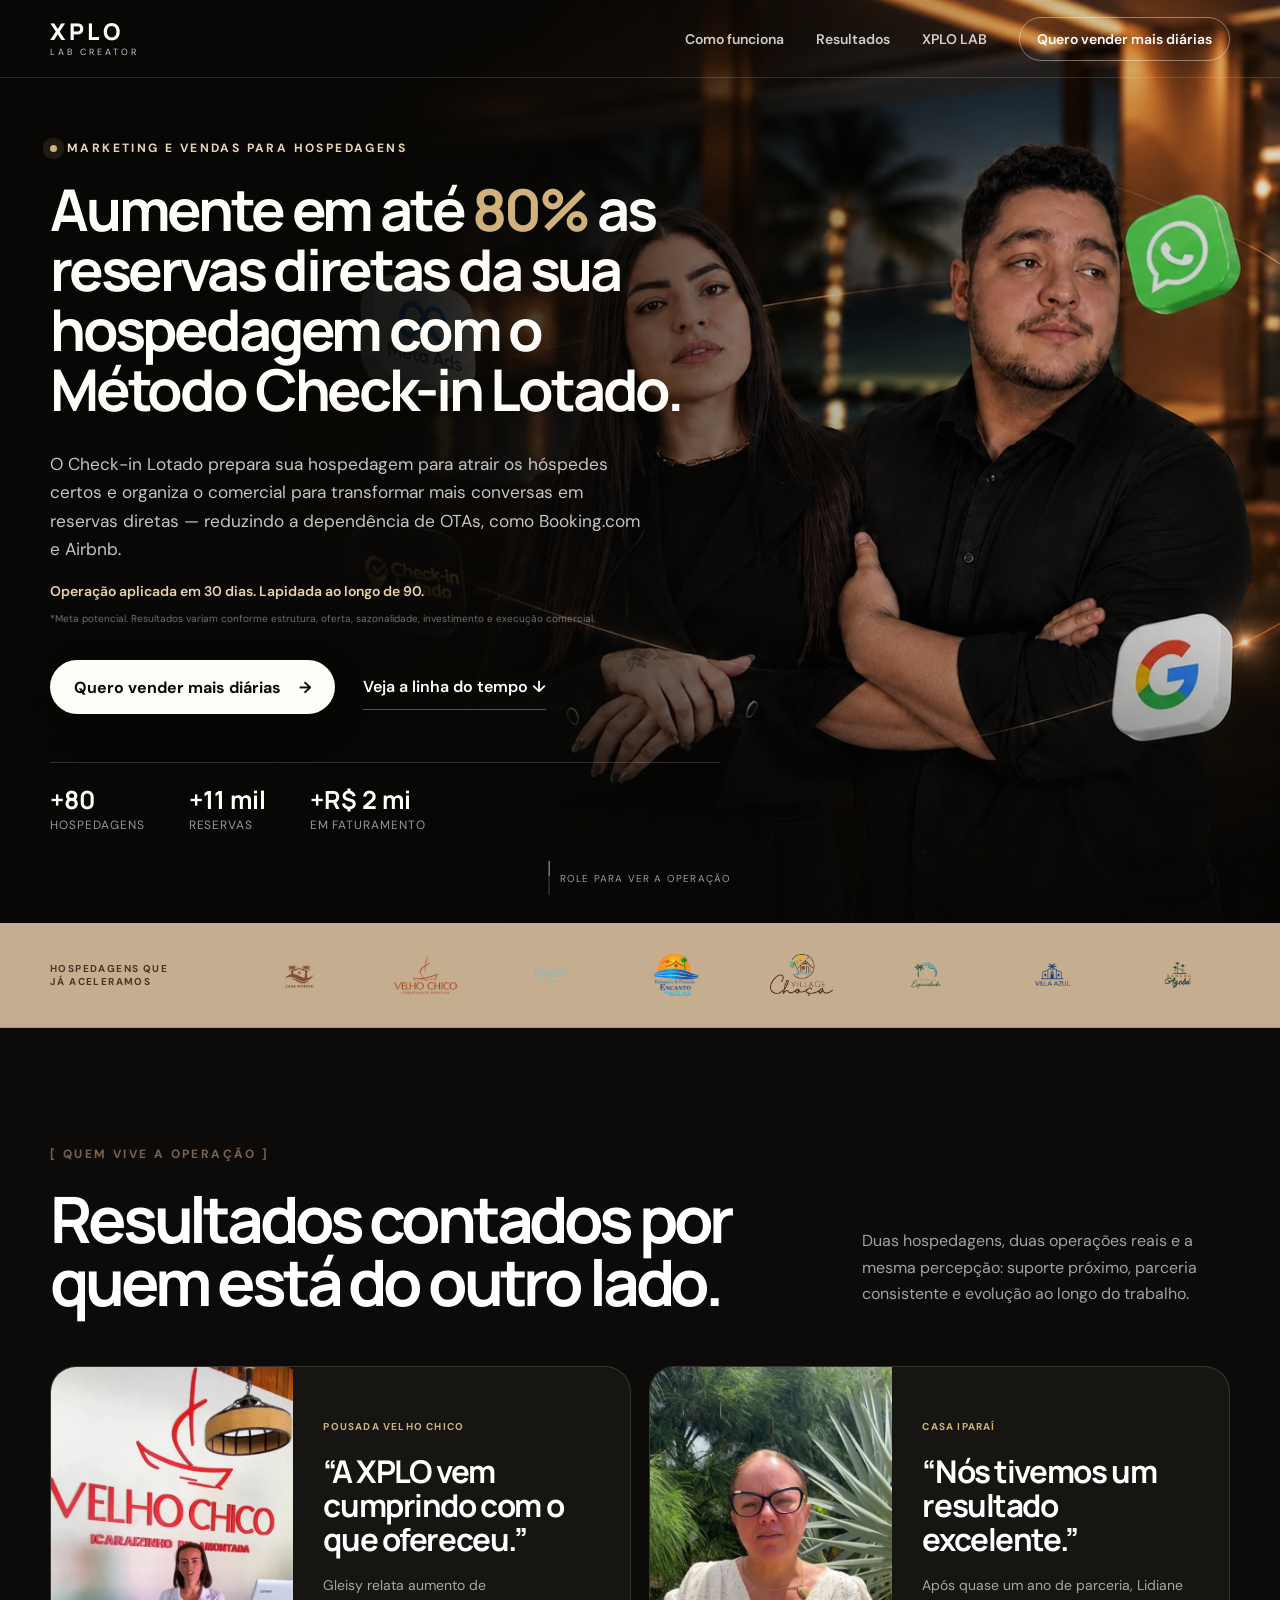
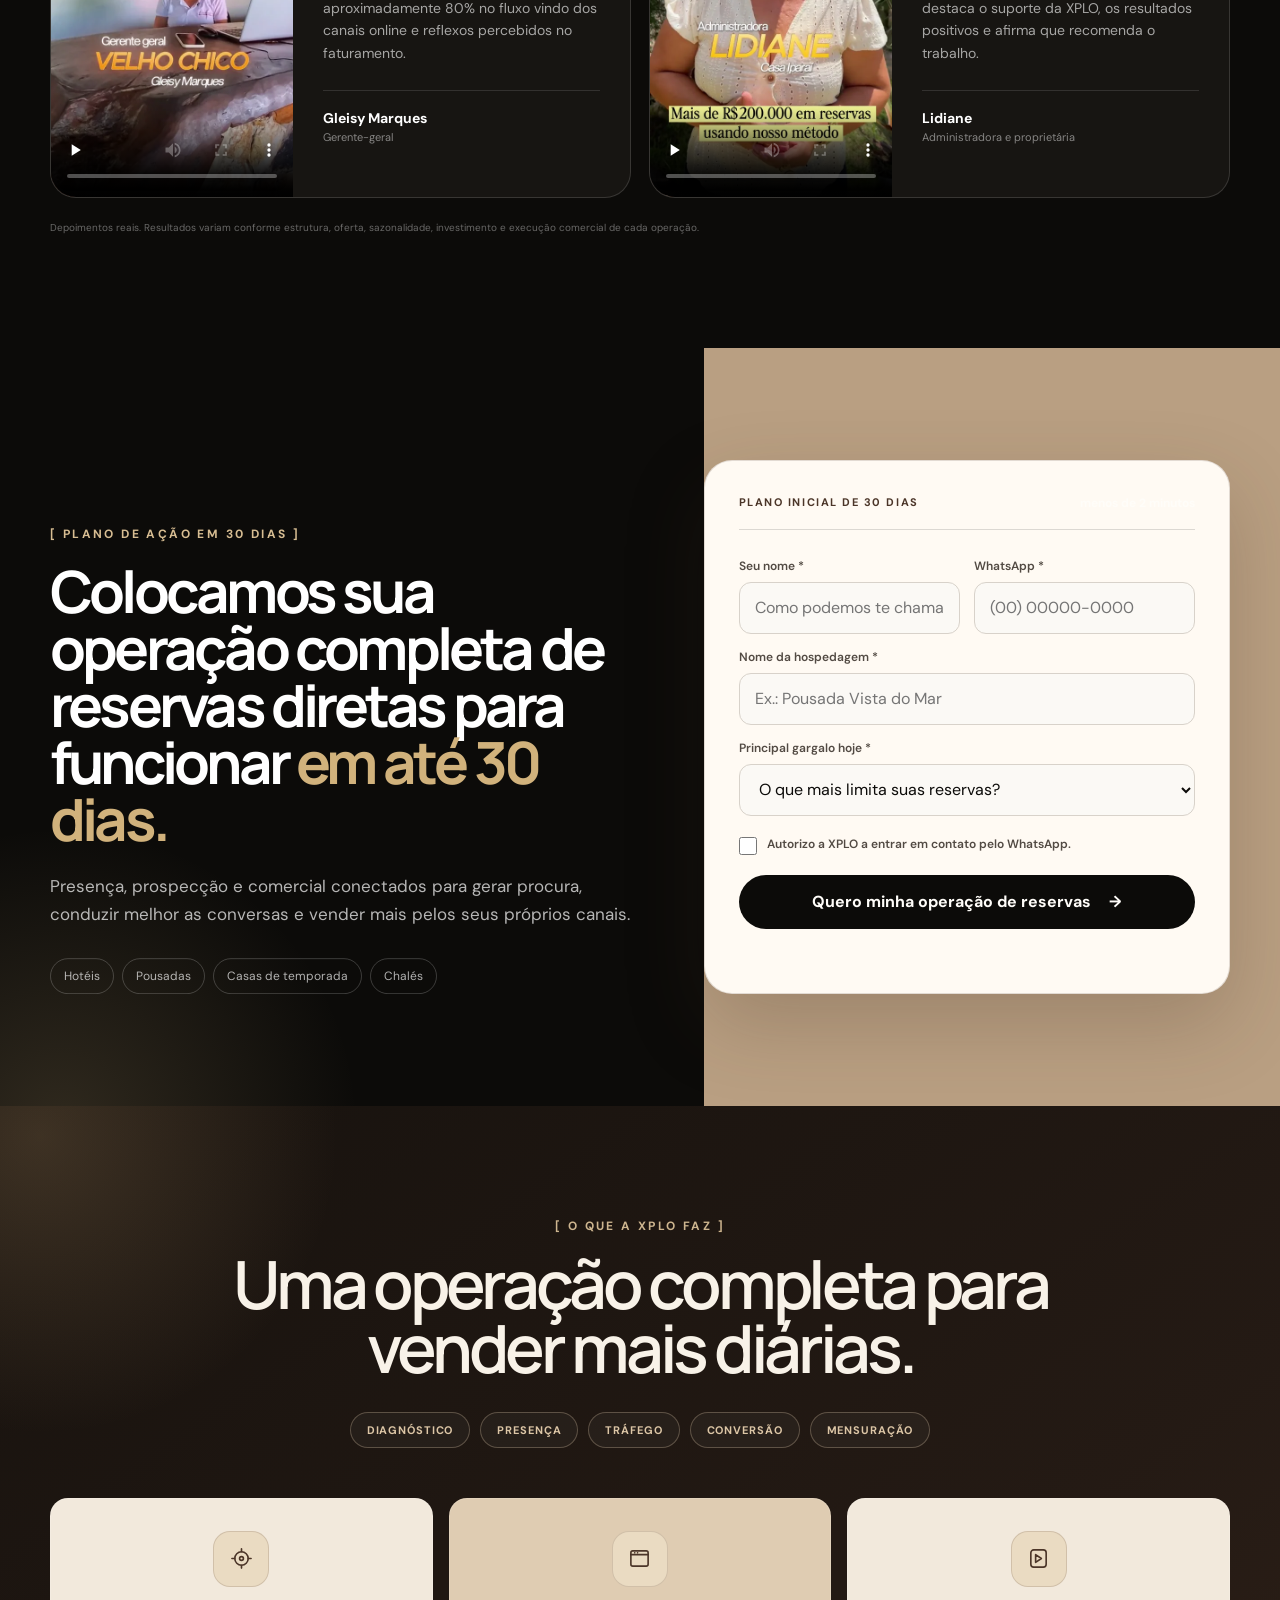
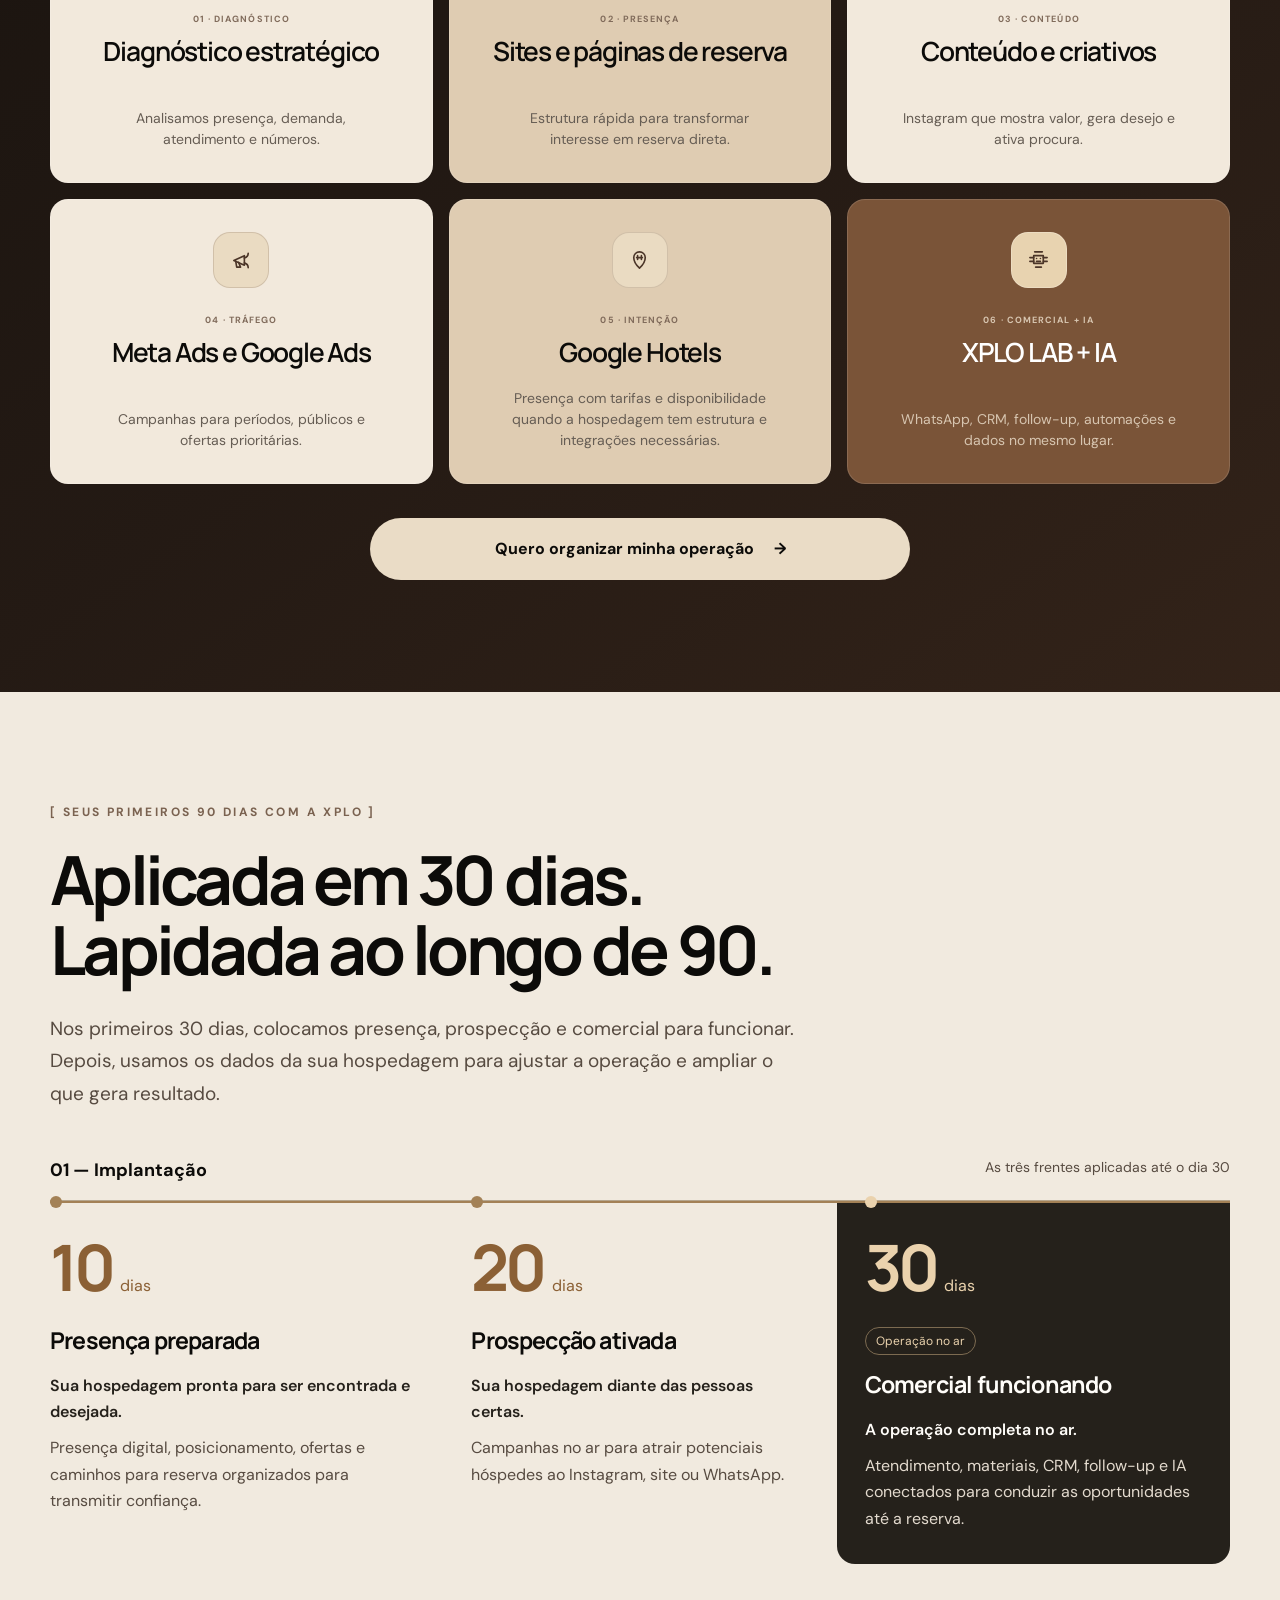
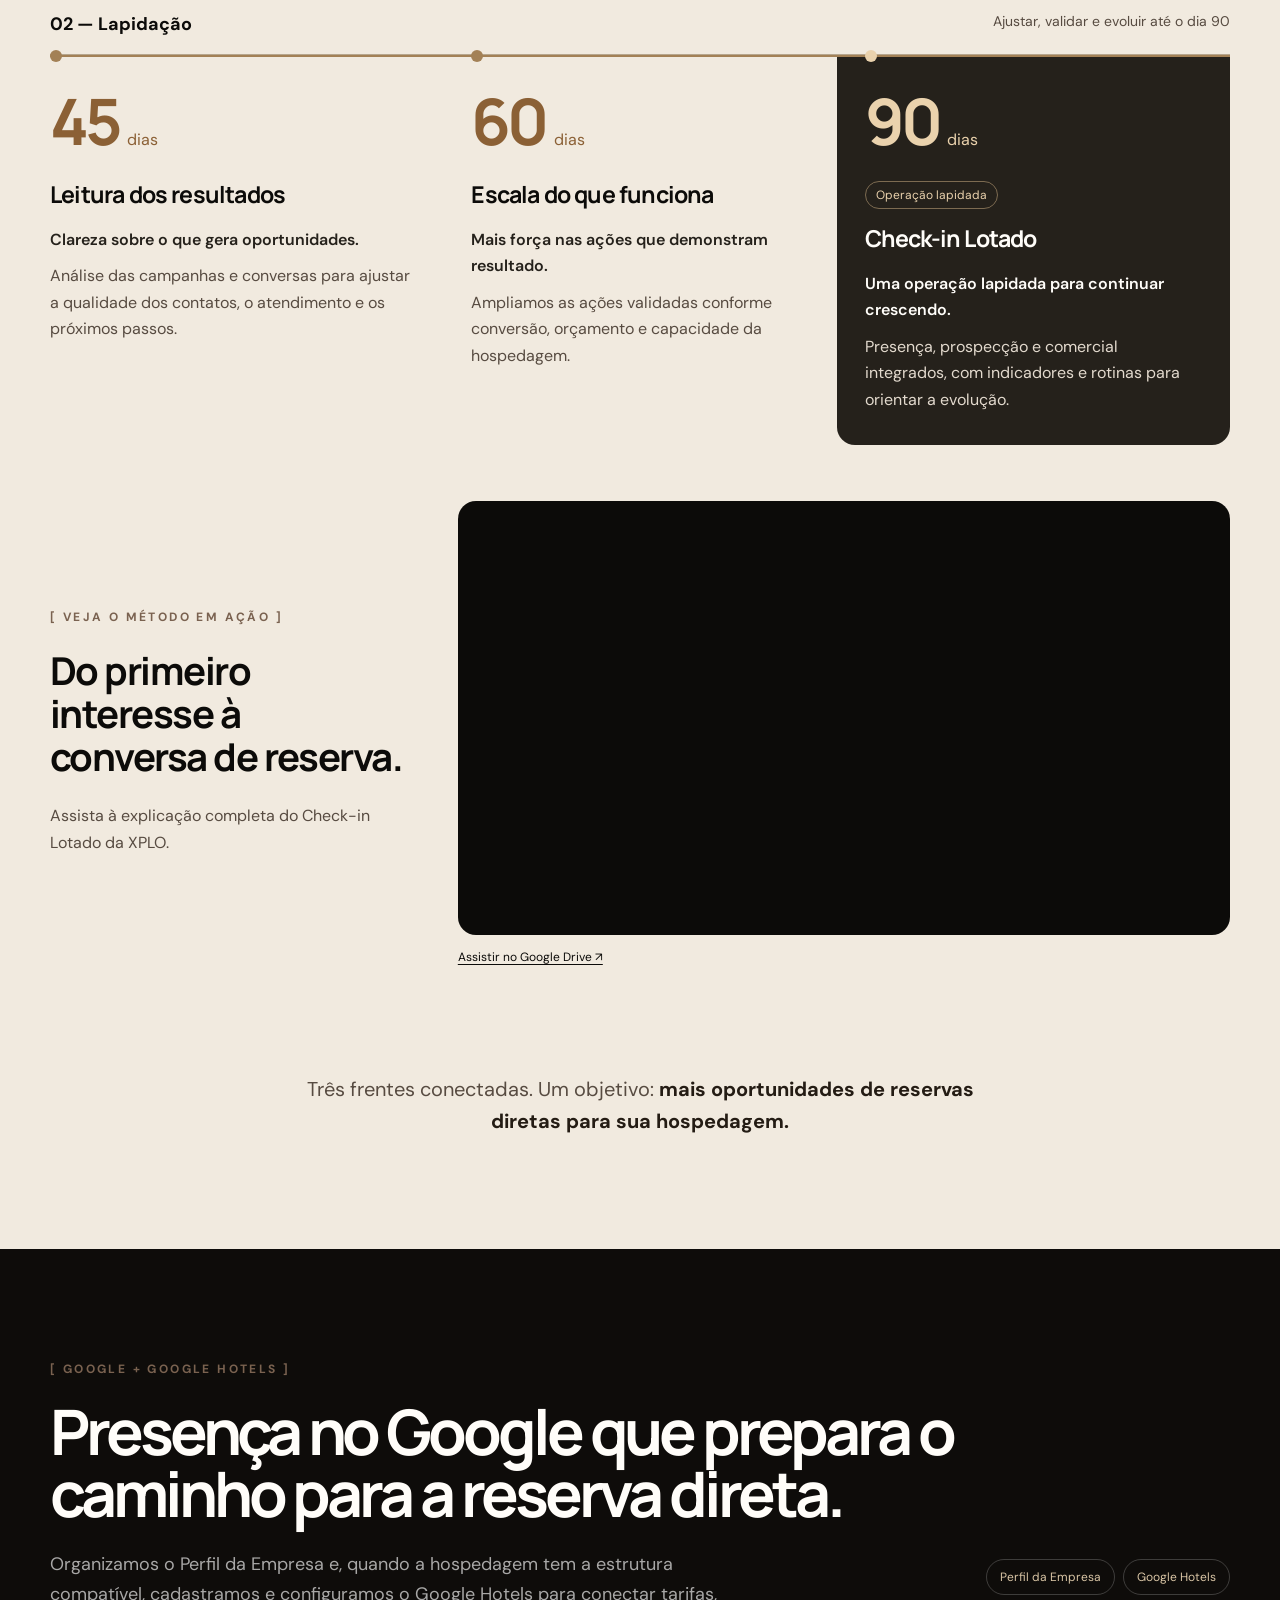
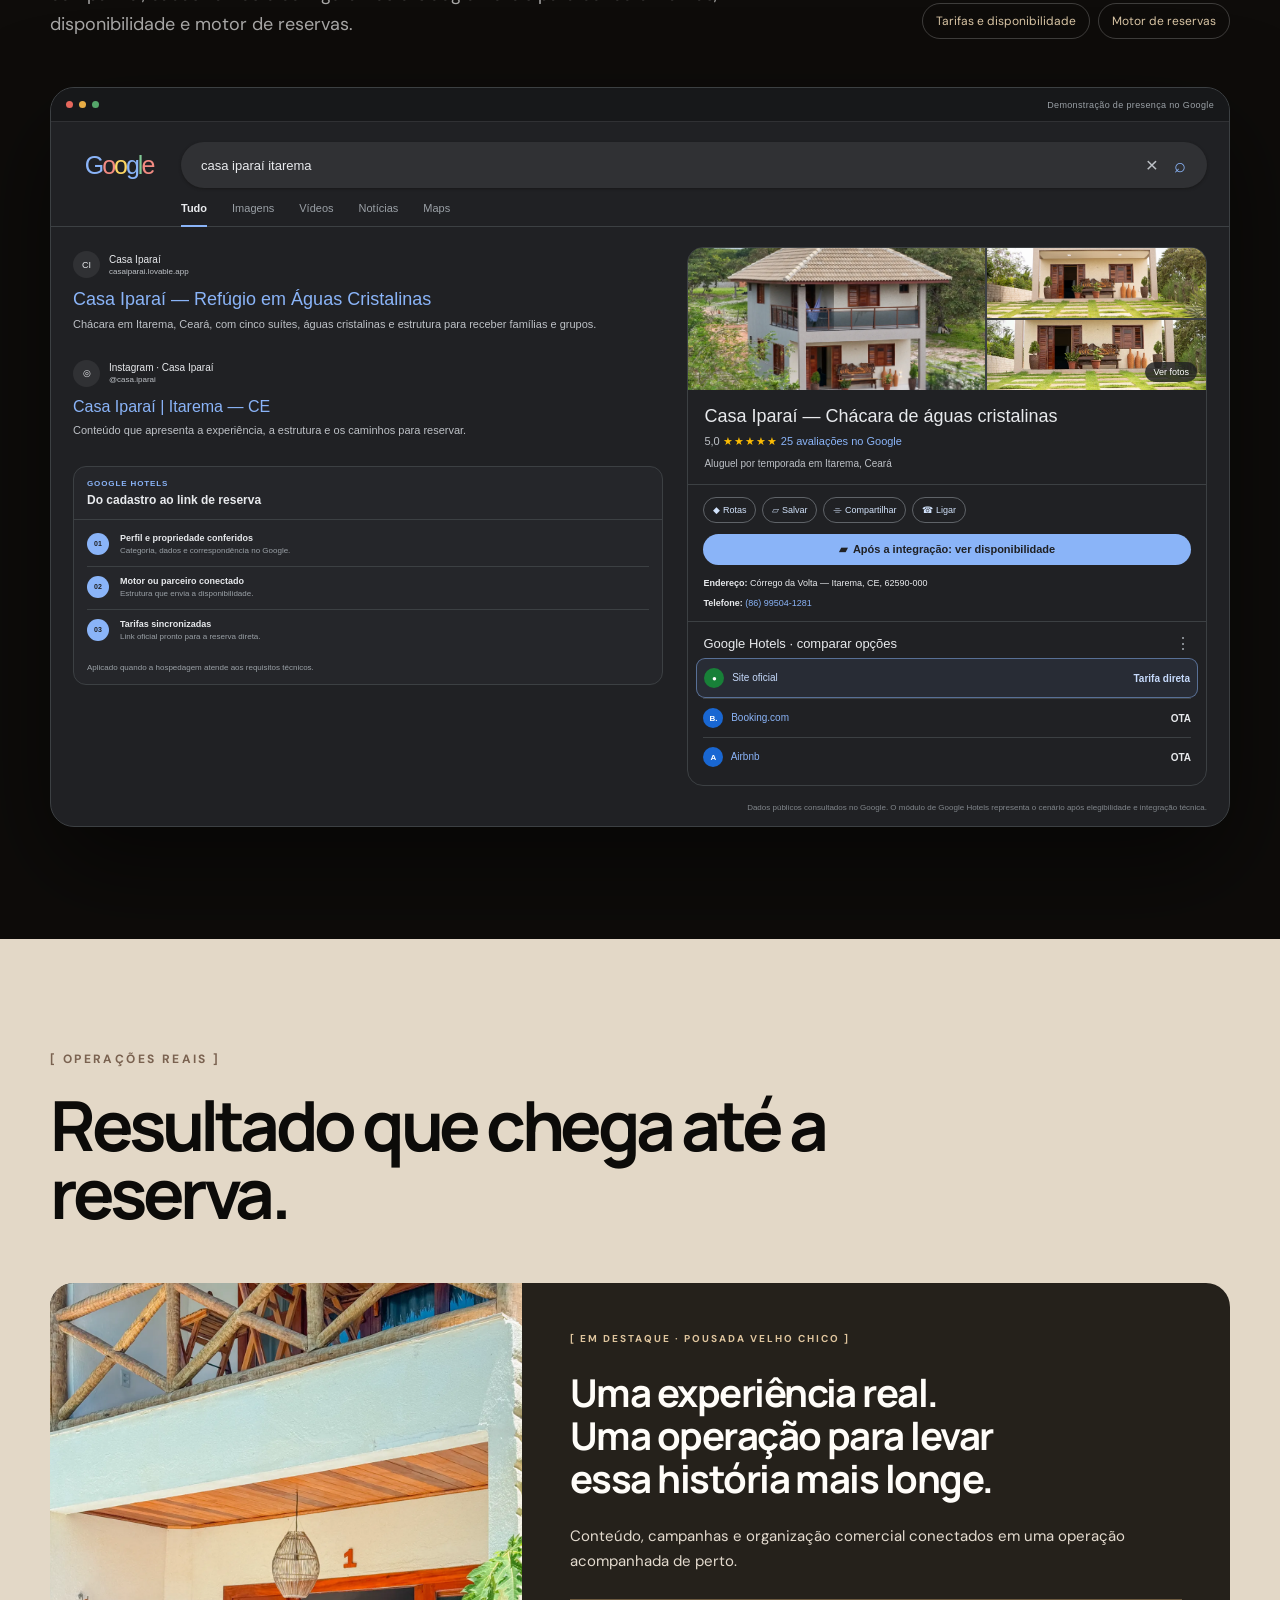
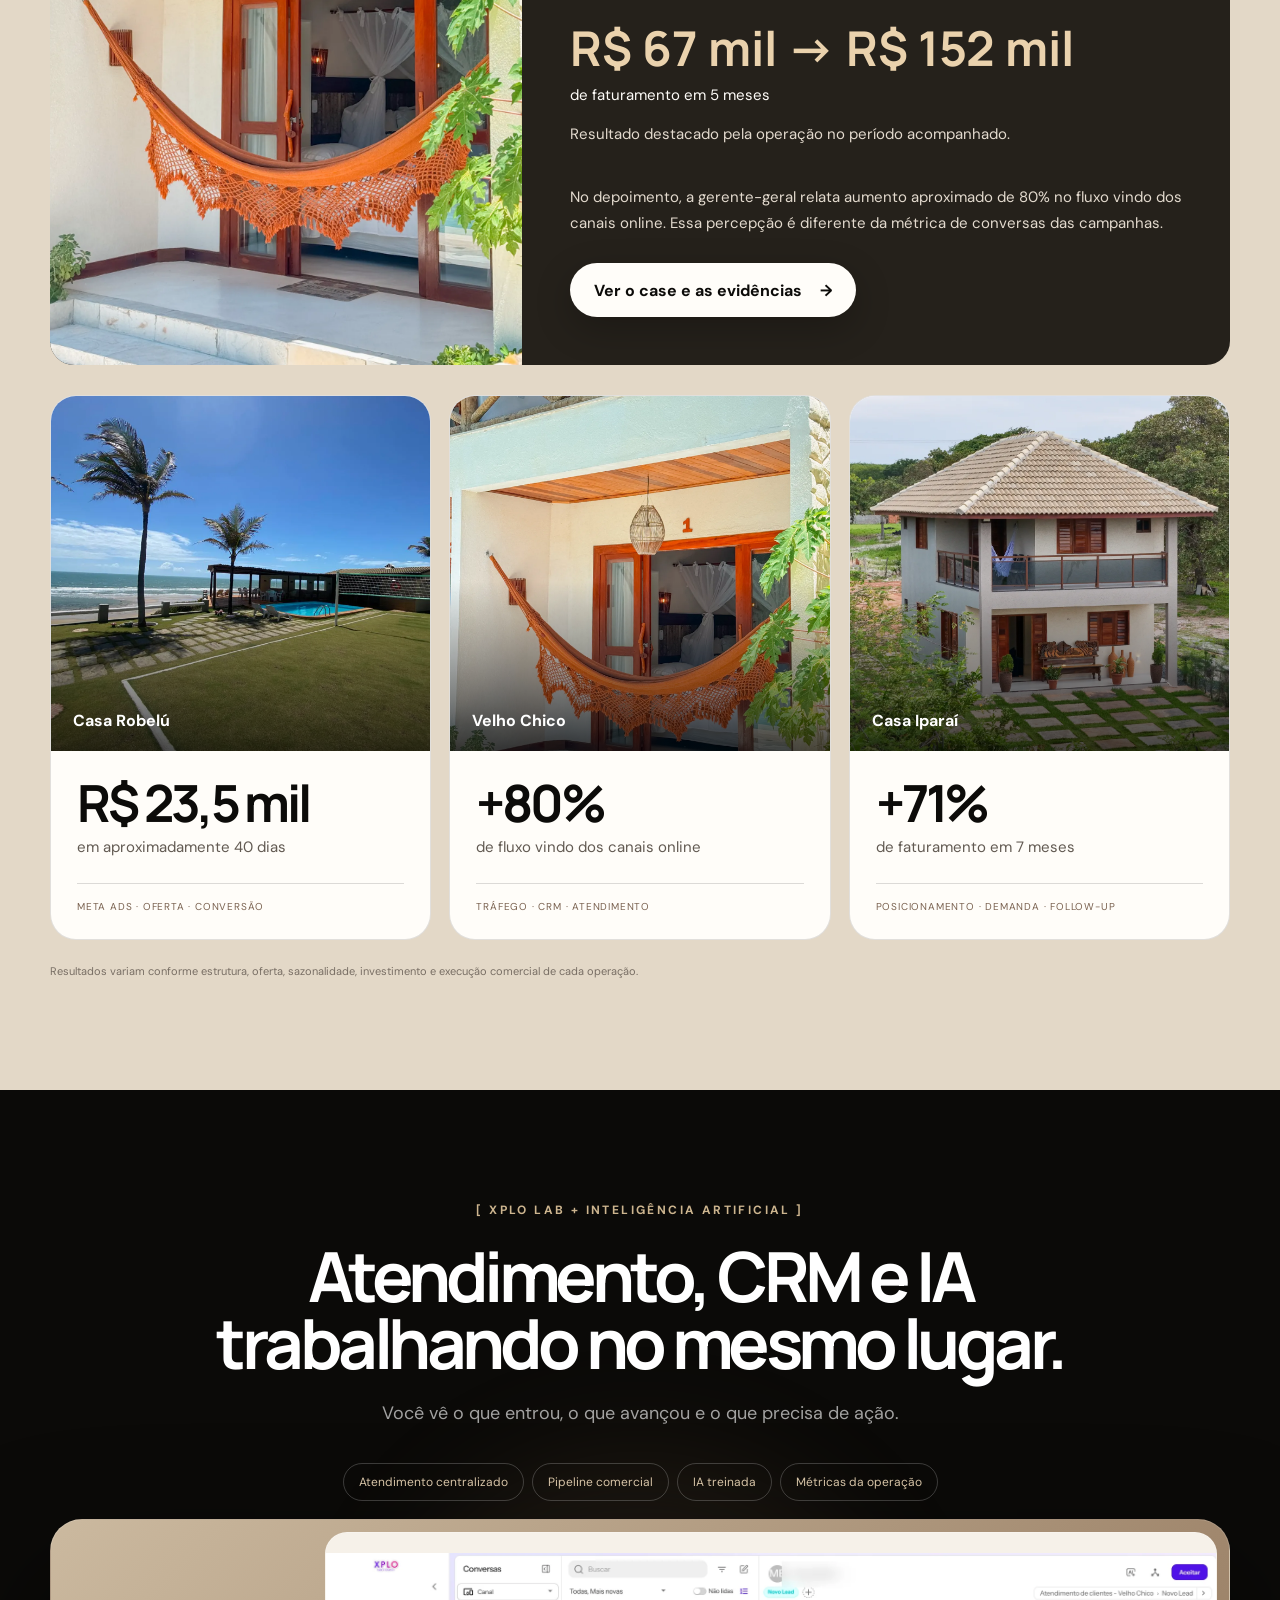
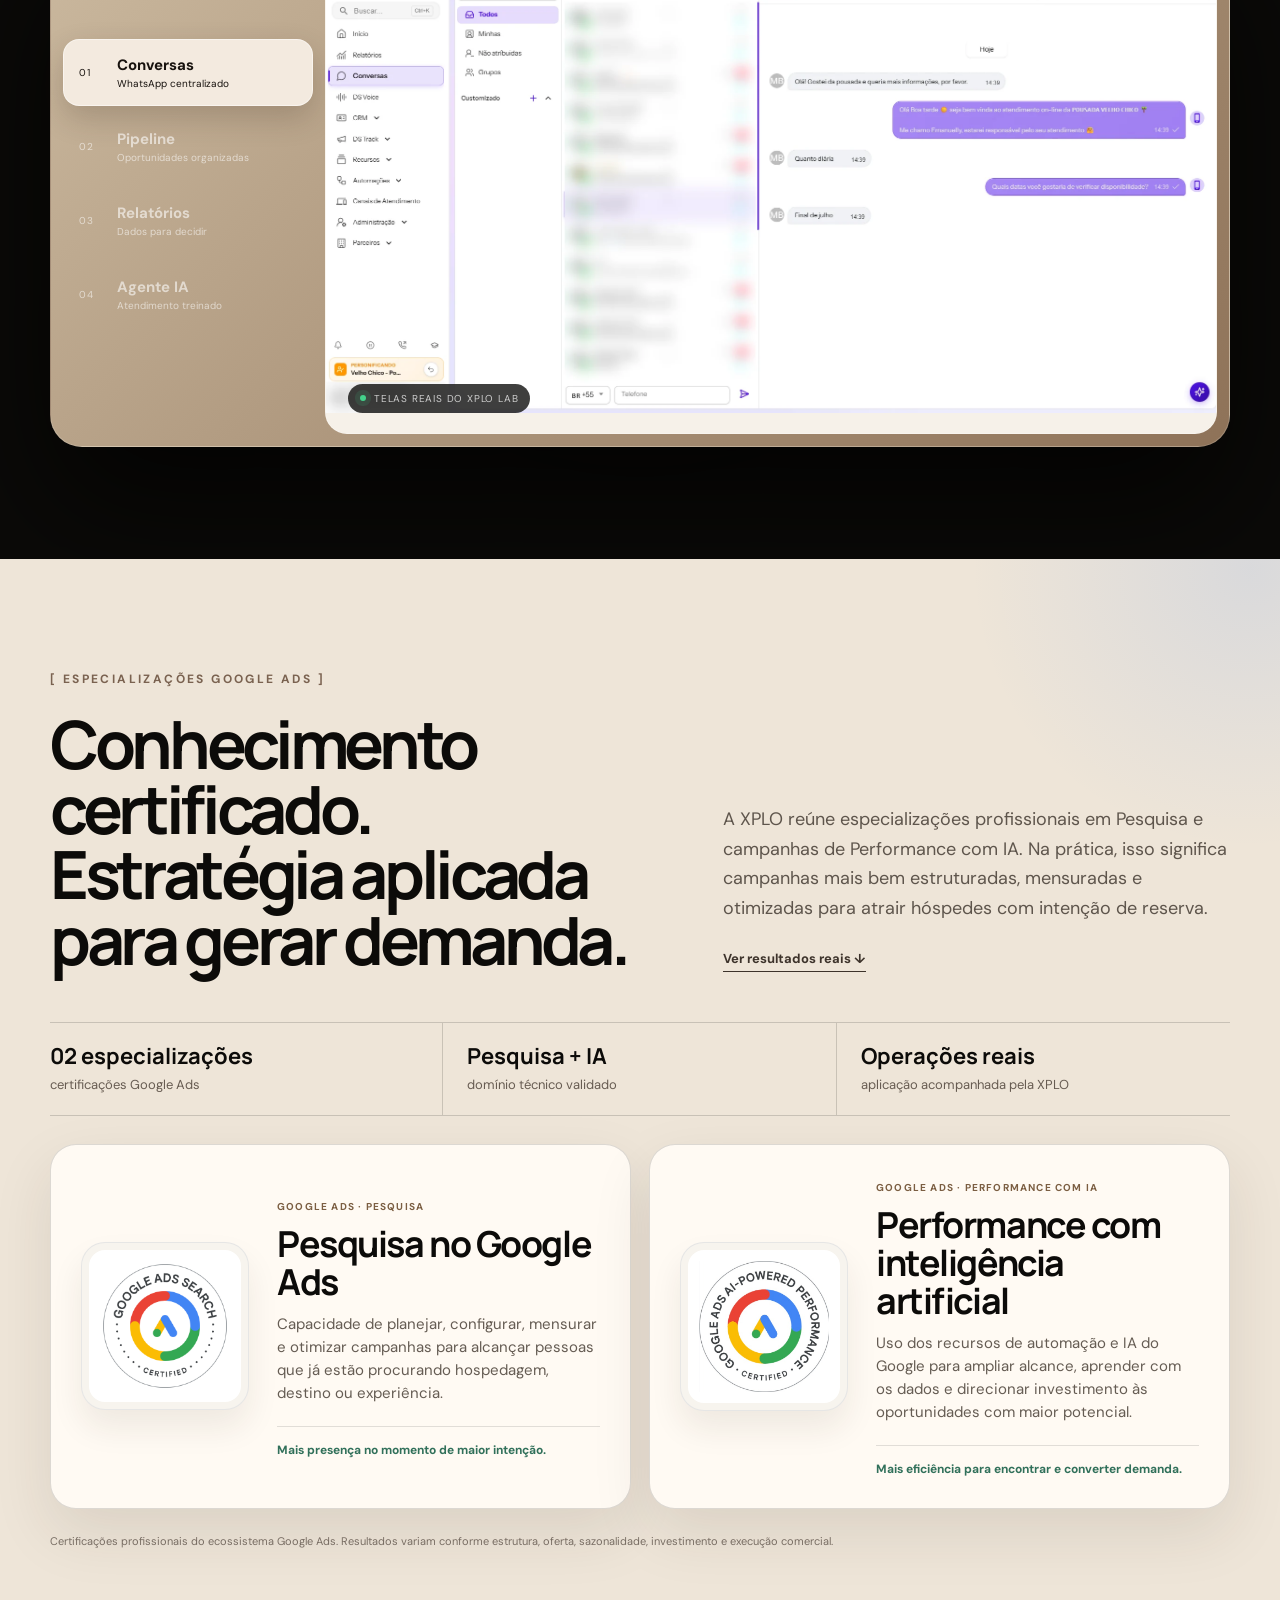
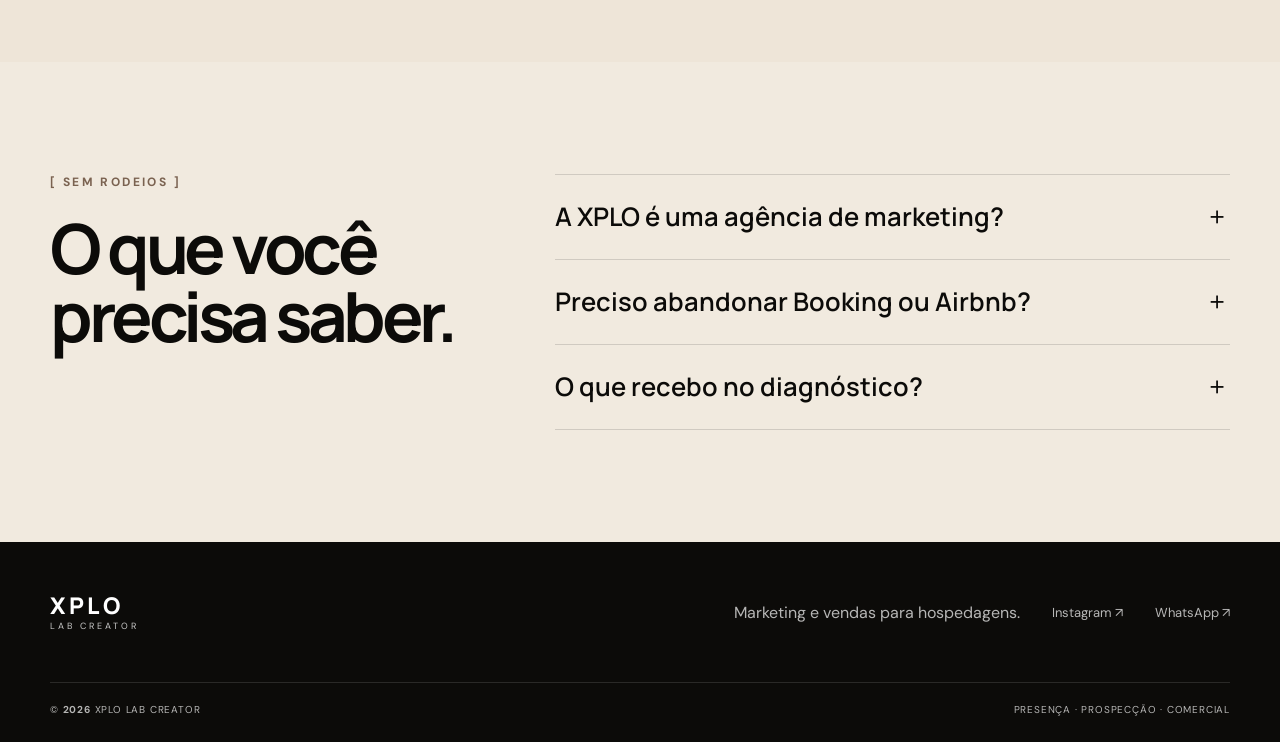
==== commit efa46390: "Move promessa de 80 por cento para hero" ====
--- a/index.html
+++ b/index.html
@@ -53,9 +53,10 @@
       <div class="shell hero-content">
         <div class="hero-copy reveal">
           <p class="eyebrow"><span></span> Marketing e vendas para hospedagens</p>
-          <h1>Colocamos sua operação completa de reservas diretas para funcionar <em>em até 30 dias.</em></h1>
+          <h1>Aumente em até <span class="hero-highlight">80%</span> as reservas diretas da sua hospedagem com o Método Check-in Lotado.</h1>
           <p class="hero-subtitle">O Check-in Lotado prepara sua hospedagem para atrair os hóspedes certos e organiza o comercial para transformar mais conversas em reservas diretas — reduzindo a dependência de OTAs, como Booking.com e Airbnb.</p>
-          <p class="hero-delivery">Aplicada em 30 dias. Lapidada ao longo de 90.</p>
+          <p class="hero-delivery">Operação aplicada em 30 dias. Lapidada ao longo de 90.</p>
+          <p class="hero-claim-note">*Meta potencial. Resultados variam conforme estrutura, oferta, sazonalidade, investimento e execução comercial.</p>
           <div class="hero-actions">
             <a class="button button-light" href="#diagnostico">Quero vender mais diárias <span>→</span></a>
             <a class="text-link" href="#metodo-checkin-lotado">Veja a linha do tempo <span>↓</span></a>
@@ -134,15 +135,9 @@
     <section class="diagnostic section-pad" id="diagnostico">
       <div class="shell diagnostic-layout">
         <div class="diagnostic-copy reveal">
-          <p class="section-label">[ OPERAÇÃO DE RESERVAS DIRETAS ]</p>
+          <p class="section-label">[ PLANO DE AÇÃO EM 30 DIAS ]</p>
           <h2>Colocamos sua operação completa de reservas diretas para funcionar <em>em até 30 dias.</em></h2>
           <p>Presença, prospecção e comercial conectados para gerar procura, conduzir melhor as conversas e vender mais pelos seus próprios canais.</p>
-          <div class="diagnostic-proof" aria-label="Resultado real acompanhado pela XPLO">
-            <span>RESULTADO EM OPERAÇÃO REAL</span>
-            <strong>Até 80%</strong>
-            <p>de aumento no fluxo vindo dos canais online.</p>
-            <small>Relato da Pousada Velho Chico. Resultados variam conforme a operação.</small>
-          </div>
           <div class="fit-chips"><span>Hotéis</span><span>Pousadas</span><span>Casas de temporada</span><span>Chalés</span></div>
         </div>
         <form class="lead-form reveal" id="lead-form">
--- a/styles.css
+++ b/styles.css
@@ -77,8 +77,10 @@
 .eyebrow, .section-label { margin: 0 0 24px; font-size: 12px; font-weight: 700; letter-spacing: .2em; text-transform: uppercase; }
 .eyebrow { display: flex; align-items: center; gap: 10px; color: #e7d5b8; }
 .eyebrow span { width: 7px; height: 7px; border-radius: 50%; background: var(--gold); box-shadow: 0 0 0 7px rgba(209,178,124,.12); }
-.hero h1 { margin: 0; max-width: 640px; font: 700 clamp(4rem, 6.25vw, 6.35rem)/.92 "Manrope", sans-serif; letter-spacing: -.07em; }
-.hero-subtitle { max-width: 600px; margin: 30px 0 0; color: rgba(255,255,255,.76); font-size: clamp(1rem, 1.35vw, 1.18rem); line-height: 1.65; }
+.hero h1 { margin: 0; max-width: 760px; font: 700 clamp(3.65rem, 5.35vw, 5.45rem)/.92 "Manrope", sans-serif; letter-spacing: -.07em; }
+.hero-highlight { color: var(--gold); white-space: nowrap; }
+.hero-subtitle { max-width: 600px; margin: 30px 0 0; color: rgba(255,255,255,.76); font-size: clamp(1rem, 1.35vw, 1.18rem); line-height: 1.65; }
+.hero-claim-note { max-width: 590px; margin: 12px 0 0; color: rgba(255,255,255,.42); font-size: 10px; line-height: 1.45; }
 .hero-actions { margin-top: 34px; display: flex; align-items: center; gap: 28px; }
 .button { display: inline-flex; justify-content: center; align-items: center; gap: 18px; min-height: 54px; padding: 0 24px; border: 0; border-radius: 999px; font-weight: 700; cursor: pointer; transition: transform .25s ease, box-shadow .25s ease; }
 .button:hover { transform: translateY(-2px); }
@@ -288,11 +290,6 @@
 .diagnostic-copy h2 { max-width: 620px; color: #fff; font-size: clamp(3rem, 4.55vw, 4.65rem); }
 .diagnostic-copy h2 em { display: inline; color: var(--gold); font-style: normal; }
 .diagnostic-copy > p:not(.section-label) { max-width: 580px; margin: 26px 0 0; color: rgba(255,255,255,.7); font-size: 17px; line-height: 1.6; }
-.diagnostic-proof { display: grid; grid-template-columns: auto 1fr; align-items: end; gap: 2px 18px; max-width: 580px; margin-top: 30px; padding: 22px 0 20px; border-top: 1px solid rgba(255,255,255,.17); border-bottom: 1px solid rgba(255,255,255,.17); }
-.diagnostic-proof > span { grid-column: 1 / -1; margin-bottom: 9px; color: #d7bd92; font-size: 10px; font-weight: 700; letter-spacing: .16em; }
-.diagnostic-proof strong { grid-row: 2 / 4; font: 750 clamp(3.5rem, 5vw, 5.3rem)/.83 "Manrope", sans-serif; letter-spacing: -.07em; color: #fff; }
-.diagnostic-proof p { margin: 0 0 5px; max-width: 250px; color: #fff; font: 650 17px/1.2 "Manrope", sans-serif; }
-.diagnostic-proof small { color: rgba(255,255,255,.46); font-size: 10px; line-height: 1.35; }
 .fit-chips { display: flex; flex-wrap: wrap; gap: 8px; margin-top: 30px; }
 .fit-chips span { padding: 9px 13px; border: 1px solid rgba(255,255,255,.2); border-radius: 999px; color: rgba(255,255,255,.68); font-size: 12px; }
 .lead-form { position: relative; padding: 34px; border: 1px solid rgba(75,53,40,.16); border-radius: 28px; background: #fffaf3; box-shadow: 0 30px 80px rgba(58,39,27,.22); }
@@ -326,7 +323,7 @@
   .menu-toggle { display: inline-grid; grid-template-columns: repeat(3, 18px); gap: 4px; align-items: center; padding: 10px 12px; border: 1px solid rgba(255,255,255,.3); border-radius: 999px; color: #fff; background: transparent; }
   .menu-toggle span { width: 18px; height: 1px; grid-column: 1; background: currentColor; }.menu-toggle b { grid-column: 2; grid-row: 1 / 4; margin-left: 4px; font-size: 11px; }
   .site-nav { position: fixed; inset: 68px 14px auto; display: none; flex-direction: column; align-items: stretch; gap: 0; padding: 14px; border-radius: 20px; color: #fff; background: rgba(12,11,9,.97); box-shadow: 0 30px 60px rgba(0,0,0,.3); }.site-nav.open { display: flex; }.site-nav a { padding: 15px; }.nav-cta { margin-top: 6px; text-align: center; }
-  .hero { min-height: 780px; height: 100svh; background-position: 65% center; }.hero::before { background: linear-gradient(90deg, rgba(8,7,5,.97), rgba(8,7,5,.8) 55%, rgba(8,7,5,.35)); }.hero-copy { width: 75%; }.hero h1 { font-size: clamp(3.5rem, 9vw, 5.6rem); }
+  .hero { min-height: 780px; height: 100svh; background-position: 65% center; }.hero::before { background: linear-gradient(90deg, rgba(8,7,5,.97), rgba(8,7,5,.8) 55%, rgba(8,7,5,.35)); }.hero-copy { width: 75%; }.hero h1 { font-size: clamp(3.3rem, 8vw, 5rem); }
   .partners .shell { grid-template-columns: 1fr; }.partners p { max-width: none; }.partner-logos { grid-template-columns: repeat(4,1fr); row-gap: 18px; }
   .service-grid { grid-template-columns: repeat(2, 1fr); }.service-card { min-height: 270px; }
   .journey-panel { grid-template-columns: 1fr; }.journey-media { min-height: auto; aspect-ratio: 1 / 1; }.dashboard-media { aspect-ratio: 16 / 10; }
@@ -338,7 +335,7 @@
 @media (max-width: 640px) {
   :root { --shell: calc(100% - 28px); --radius: 20px; }
   .section-pad { padding: 78px 0; }
-  .hero { min-height: 760px; background-position: 68% center; }.hero::before { background: linear-gradient(180deg, rgba(8,7,5,.6), rgba(8,7,5,.84) 50%, rgba(8,7,5,.98)); }.hero-content { align-items: flex-end; padding: 110px 0 90px; }.hero-copy { width: 100%; }.eyebrow { font-size: 9px; }.hero h1 { font-size: clamp(3.25rem, 15vw, 4.3rem); max-width: 94%; }.hero-subtitle { font-size: 15px; }.hero-actions { align-items: stretch; flex-direction: column; gap: 8px; }.button { width: 100%; }.text-link { width: fit-content; }.hero-results { gap: 18px; }.hero-results strong { font-size: 19px; }.hero-results span { font-size: 9px; }.hero-scroll { display: none; }
+  .hero { min-height: 900px; height: auto; background-position: 68% center; }.hero::before { background: linear-gradient(180deg, rgba(8,7,5,.6), rgba(8,7,5,.84) 46%, rgba(8,7,5,.98)); }.hero-content { align-items: flex-end; padding: 124px 0 82px; }.hero-copy { width: 100%; }.eyebrow { font-size: 9px; }.hero h1 { font-size: clamp(2.85rem, 12.7vw, 3.65rem); max-width: 100%; }.hero-subtitle { margin-top: 22px; font-size: 15px; }.hero-claim-note { font-size: 9px; }.hero-actions { align-items: stretch; flex-direction: column; gap: 8px; }.button { width: 100%; }.text-link { width: fit-content; }.hero-results { gap: 18px; margin-top: 34px; }.hero-results strong { font-size: 19px; }.hero-results span { font-size: 9px; }.hero-scroll { display: none; }
   .partner-logos { grid-template-columns: repeat(4,1fr); gap: 12px; }.partner-logos img { max-width: 66px; max-height: 34px; }
   .testimonials-heading { margin-bottom: 34px; }.testimonials-heading h2 { font-size: clamp(2.65rem, 13vw, 3.8rem); }.testimonials-heading > p:last-child { font-size: 15px; }.testimonial-grid { gap: 12px; }.testimonial-card { grid-template-columns: 118px minmax(0, 1fr); border-radius: 20px; }.testimonial-media video { min-height: 286px; }.testimonial-copy { padding: 20px 16px; }.testimonial-copy blockquote { margin: 15px 0 12px; font-size: clamp(1.45rem, 7vw, 1.8rem); }.testimonial-copy > p { font-size: 12px; line-height: 1.5; }.testimonial-person { margin-top: 16px; padding-top: 12px; }.testimonial-person strong { font-size: 12px; }.testimonial-person span { font-size: 10px; }
   .services-heading h2 { font-size: clamp(2.8rem, 13vw, 3.9rem); }.service-pills { justify-content: flex-start; flex-wrap: nowrap; width: 100%; overflow-x: auto; padding-bottom: 4px; scrollbar-width: none; }.service-pills::-webkit-scrollbar { display: none; }.service-pills span { flex: 0 0 auto; }.service-grid { grid-template-columns: 1fr; gap: 10px; margin-top: 38px; }.service-card { min-height: 230px; padding: 24px; }.service-card small { margin-top: 25px; }.service-card p { max-width: none; }.services-cta { min-height: 58px; margin-top: 22px; }
@@ -349,7 +346,7 @@
   .case-card { display: block; }.case-image { height: 300px; }.case-result { padding: 24px; }
   .lab-pills { justify-content: flex-start; overflow-x: auto; flex-wrap: nowrap; padding-bottom: 4px; scrollbar-width: none; }.lab-pills span { flex: 0 0 auto; }.lab-tour { grid-template-columns: 1fr; padding: 8px; border-radius: 20px; }.lab-tour-nav { display: flex; overflow-x: auto; padding-bottom: 2px; scrollbar-width: none; }.lab-tour-tab { min-width: 145px; padding: 11px; }.lab-tour-tab span { display: none; }.lab-tour-stage { border-radius: 14px; }.motion-status { left: 10px; bottom: 9px; font-size: 8px; }
   .credentials-heading h2 { font-size: clamp(2.7rem, 12vw, 3.75rem); }.credentials-intro > p { font-size: 16px; }.credentials-proof { grid-template-columns: 1fr; margin-top: 38px; }.credentials-proof span { min-height: 78px; padding: 16px 0; border-right: 0; border-bottom: 1px solid rgba(12,11,9,.16); }.credentials-proof span:last-child { border-bottom: 0; }.credentials-grid { grid-template-columns: 1fr; gap: 12px; }.credential-card { grid-template-columns: 1fr; gap: 20px; min-height: 0; padding: 22px 20px; border-radius: 20px; }.credential-badge { width: 128px; padding: 14px; border-radius: 20px; }.credential-copy p { font-size: 14px; }.credentials-note { font-size: 10px; }
-  .faq-layout, .diagnostic-layout { gap: 44px; }.diagnostic { background: linear-gradient(180deg, #0c0b09 0 61%, #b99f82 61% 100%); }.diagnostic-copy h2 { max-width: 100%; font-size: clamp(2.65rem, 12vw, 3.55rem); }.diagnostic-copy > p:not(.section-label) { font-size: 16px; }.diagnostic-proof { grid-template-columns: 1fr; gap: 8px; }.diagnostic-proof strong { grid-row: auto; }.diagnostic-proof p { max-width: 100%; }.fit-chips { margin-top: 22px; }.faq-list summary { font-size: 1.2rem; }.lead-form { padding: 22px; border-radius: 20px; }.field-grid { grid-template-columns: 1fr; gap: 0; }.form-head { align-items: flex-start; flex-direction: column; gap: 5px; }
+  .faq-layout, .diagnostic-layout { gap: 44px; }.diagnostic { background: linear-gradient(180deg, #0c0b09 0 48%, #b99f82 48% 100%); }.diagnostic-copy h2 { max-width: 100%; font-size: clamp(2.65rem, 12vw, 3.55rem); }.diagnostic-copy > p:not(.section-label) { font-size: 16px; }.fit-chips { margin-top: 22px; }.faq-list summary { font-size: 1.2rem; }.lead-form { padding: 22px; border-radius: 20px; }.field-grid { grid-template-columns: 1fr; gap: 0; }.form-head { align-items: flex-start; flex-direction: column; gap: 5px; }
   .footer-main { align-items: flex-start; flex-direction: column; padding: 50px 0; }.footer-main .brand { margin-right: 0; }.footer-bottom { align-items: flex-start; flex-direction: column; gap: 8px; }.floating-whatsapp { display: none; }
 }
 
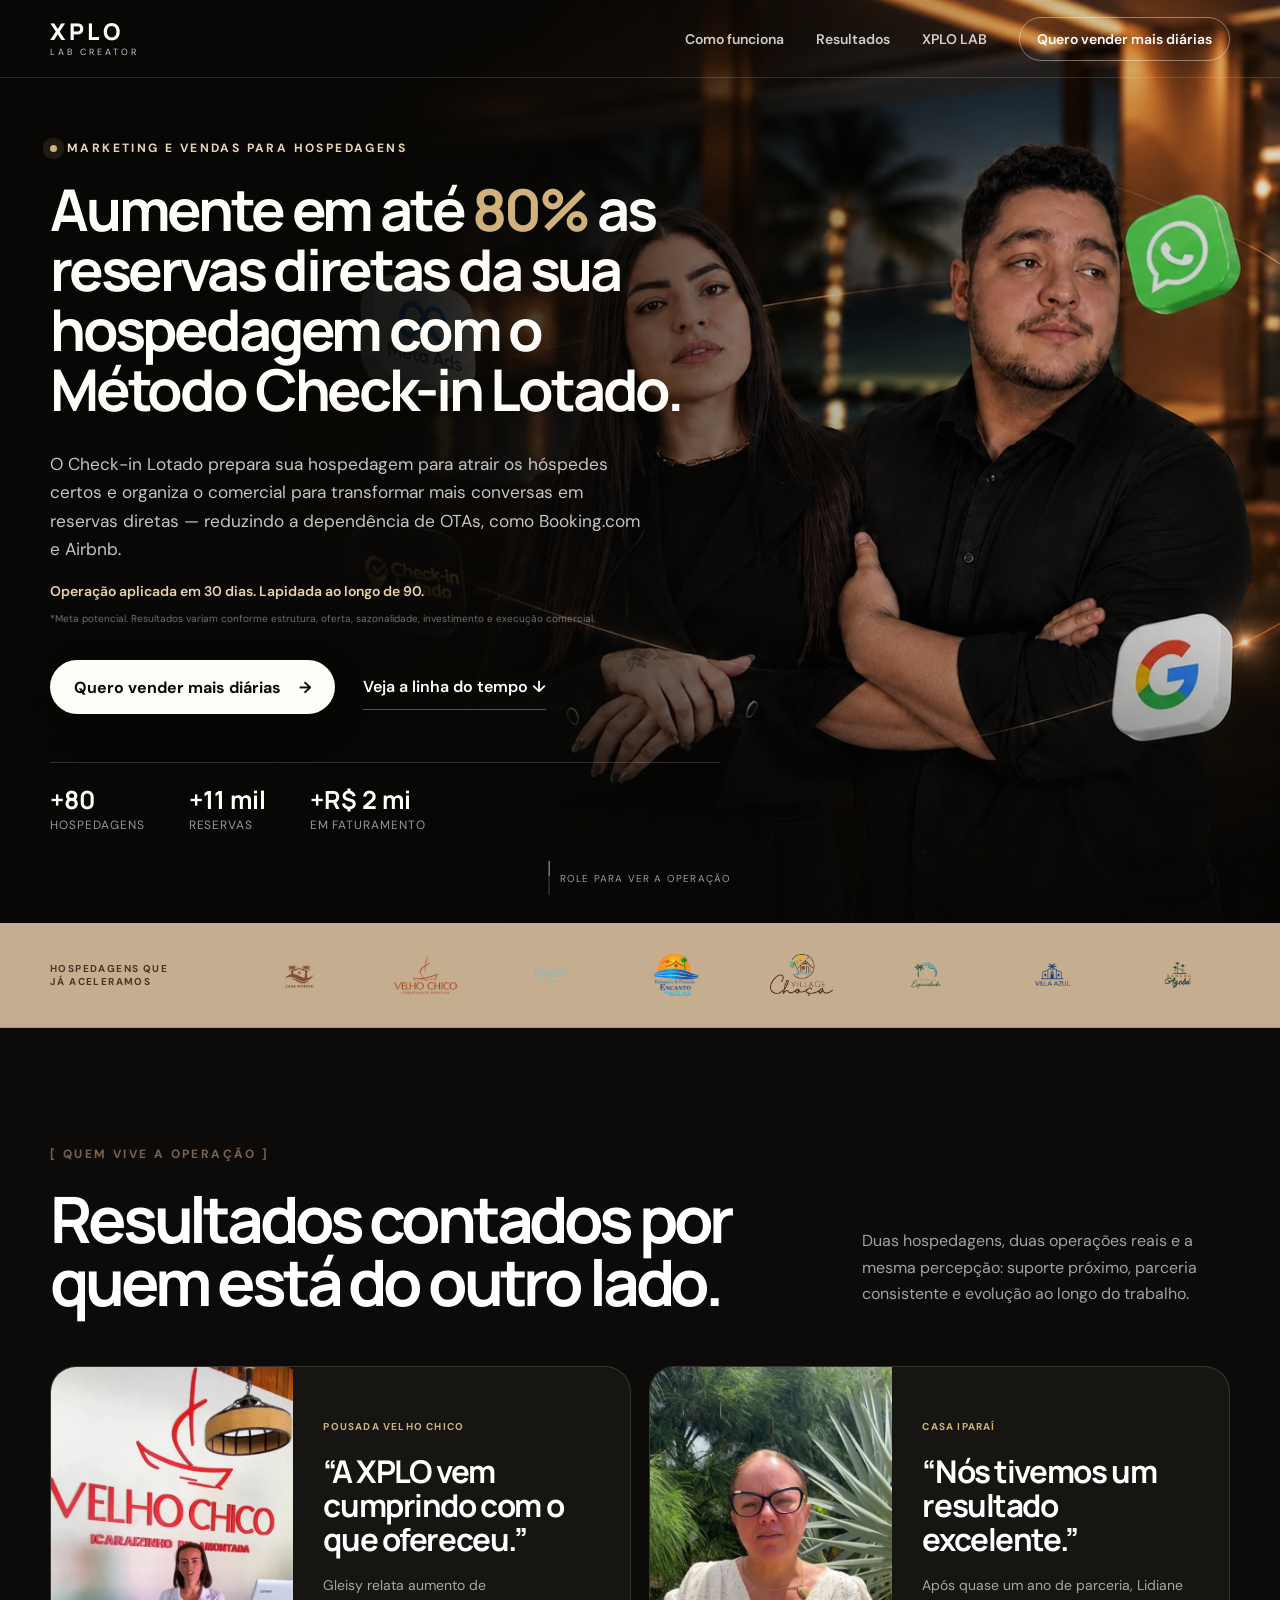
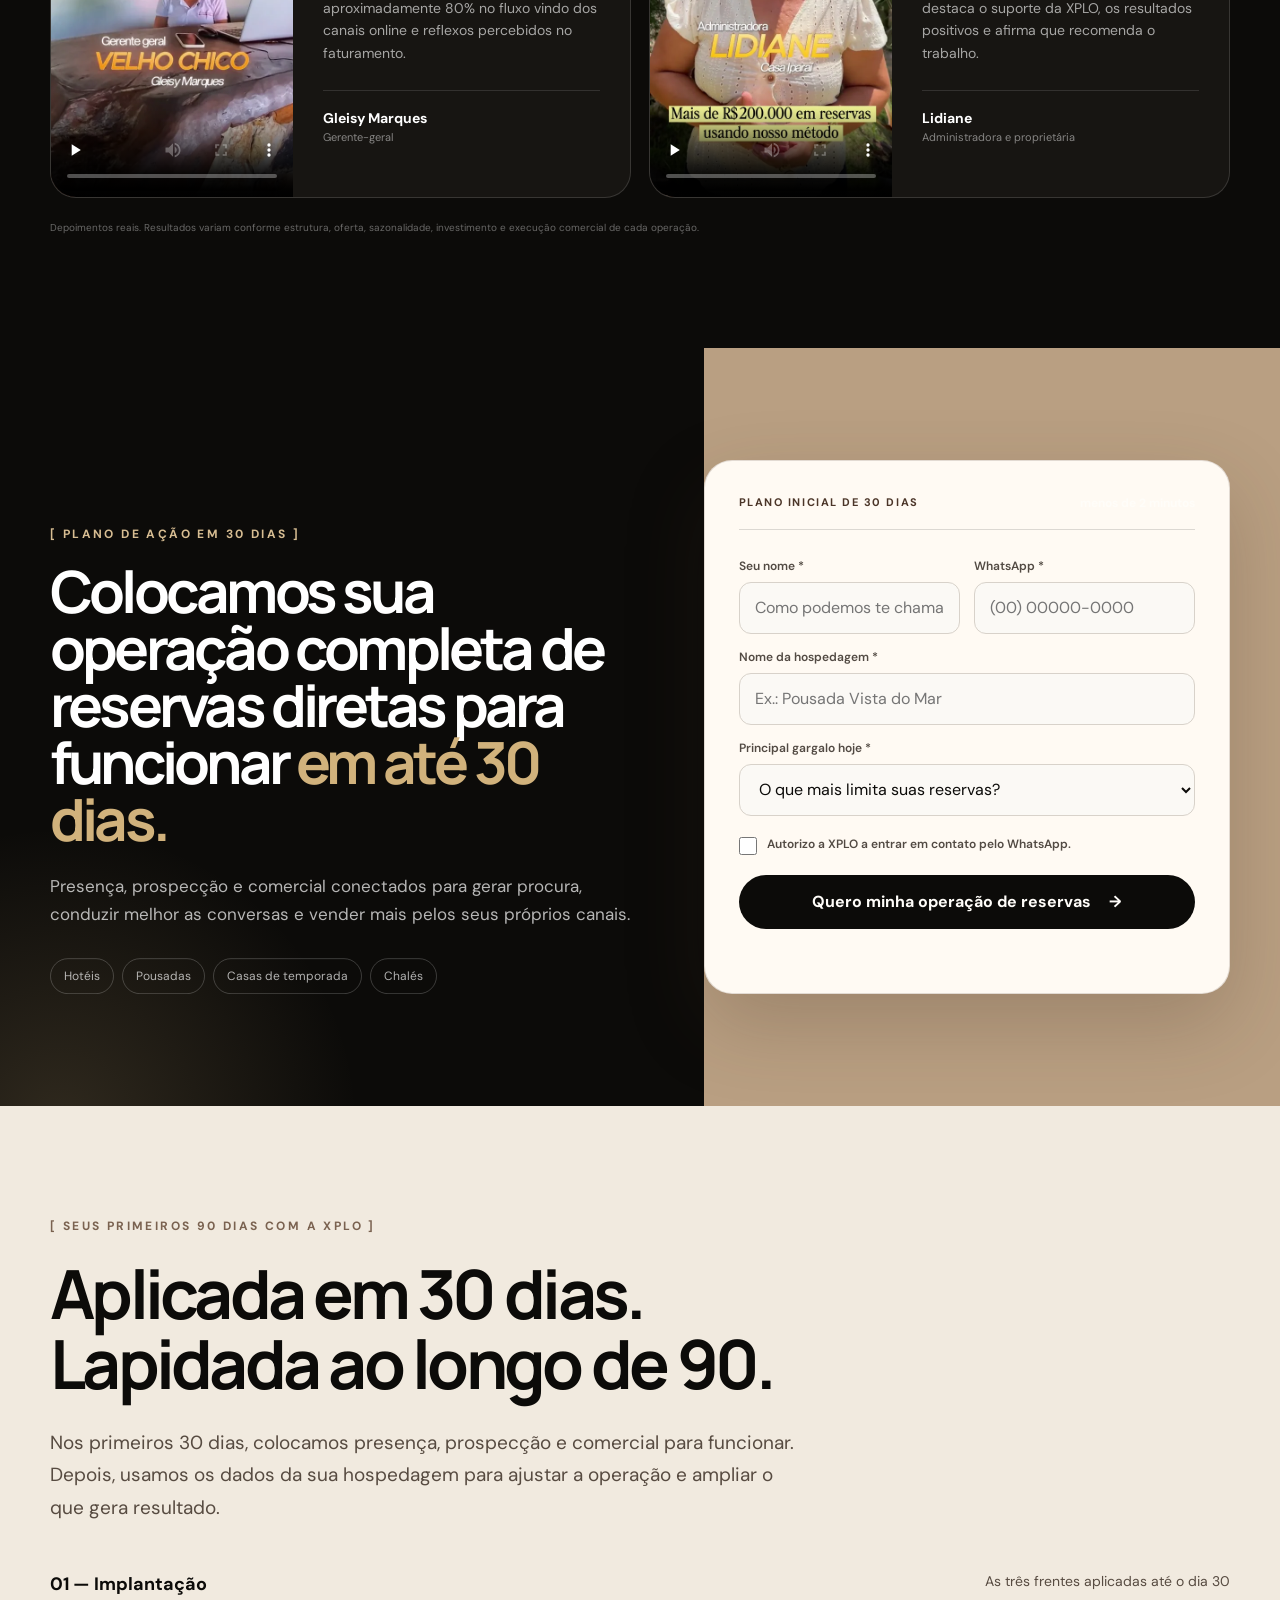
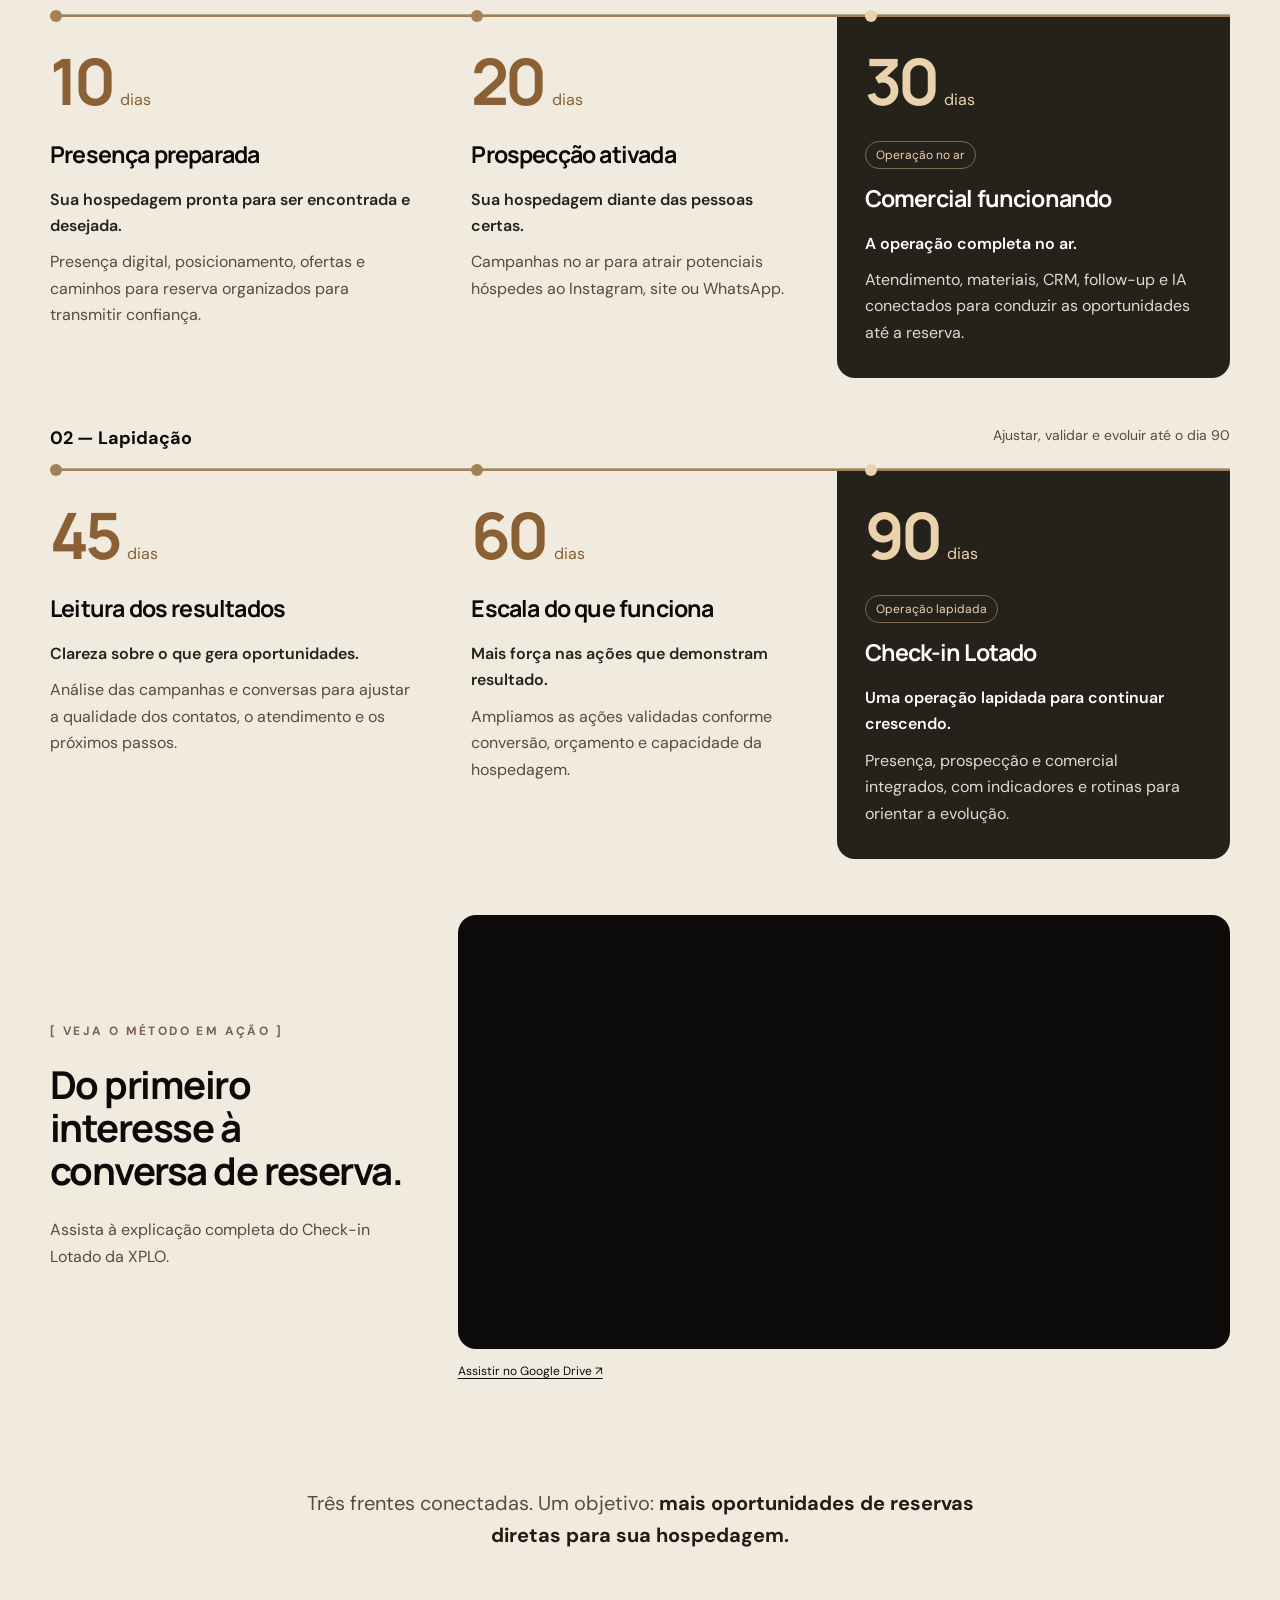
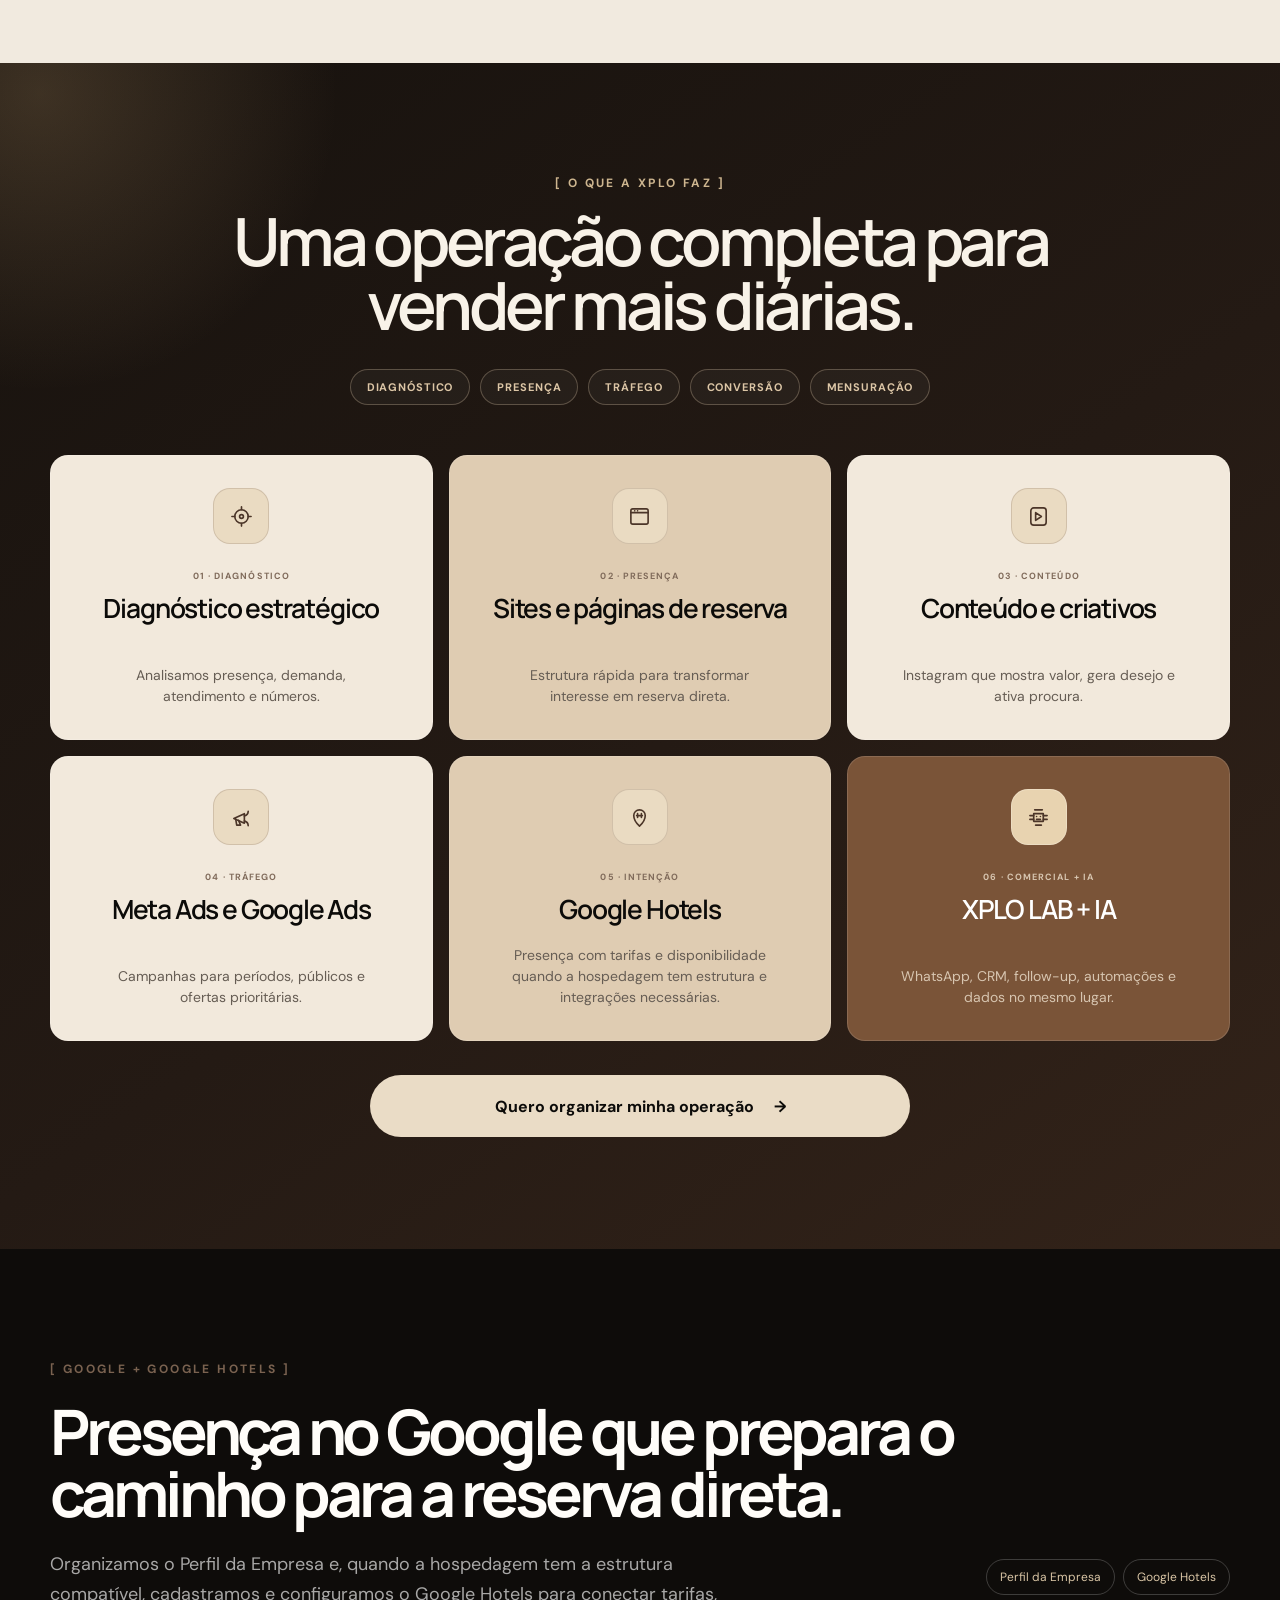
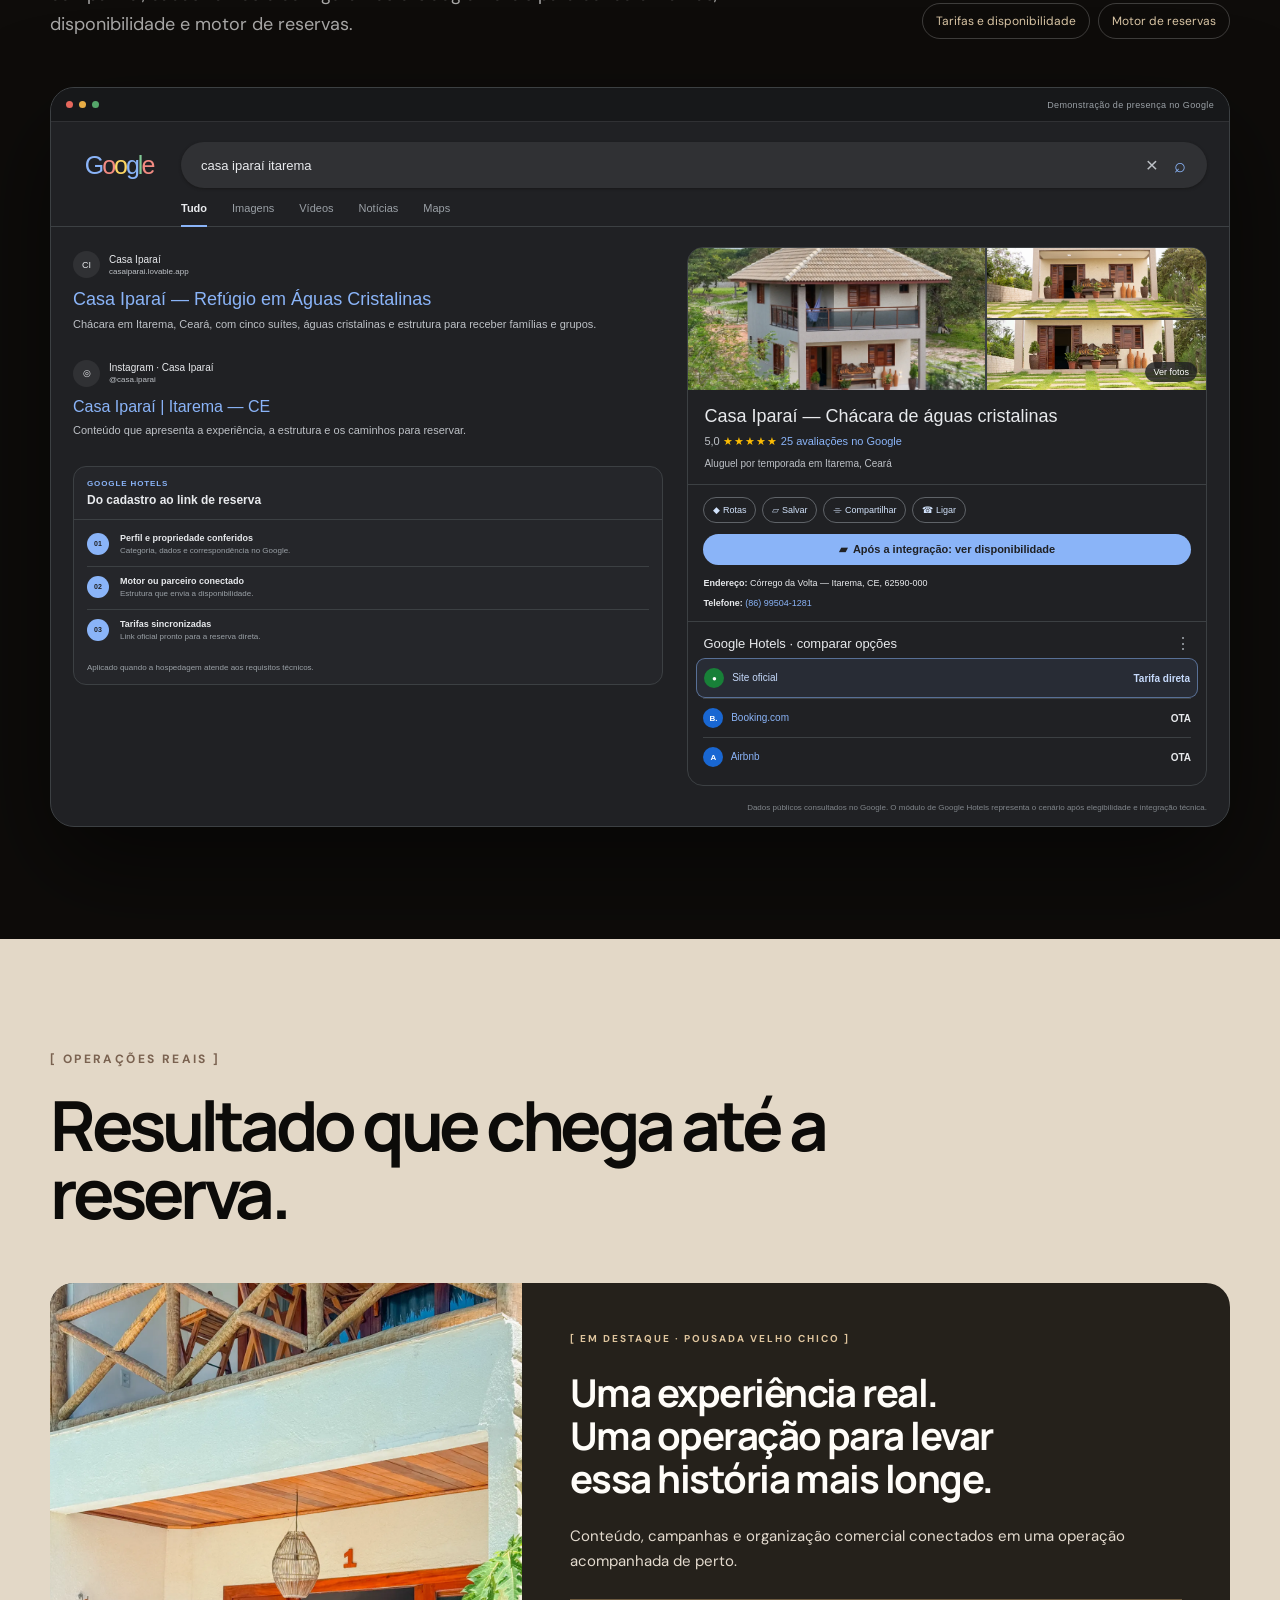
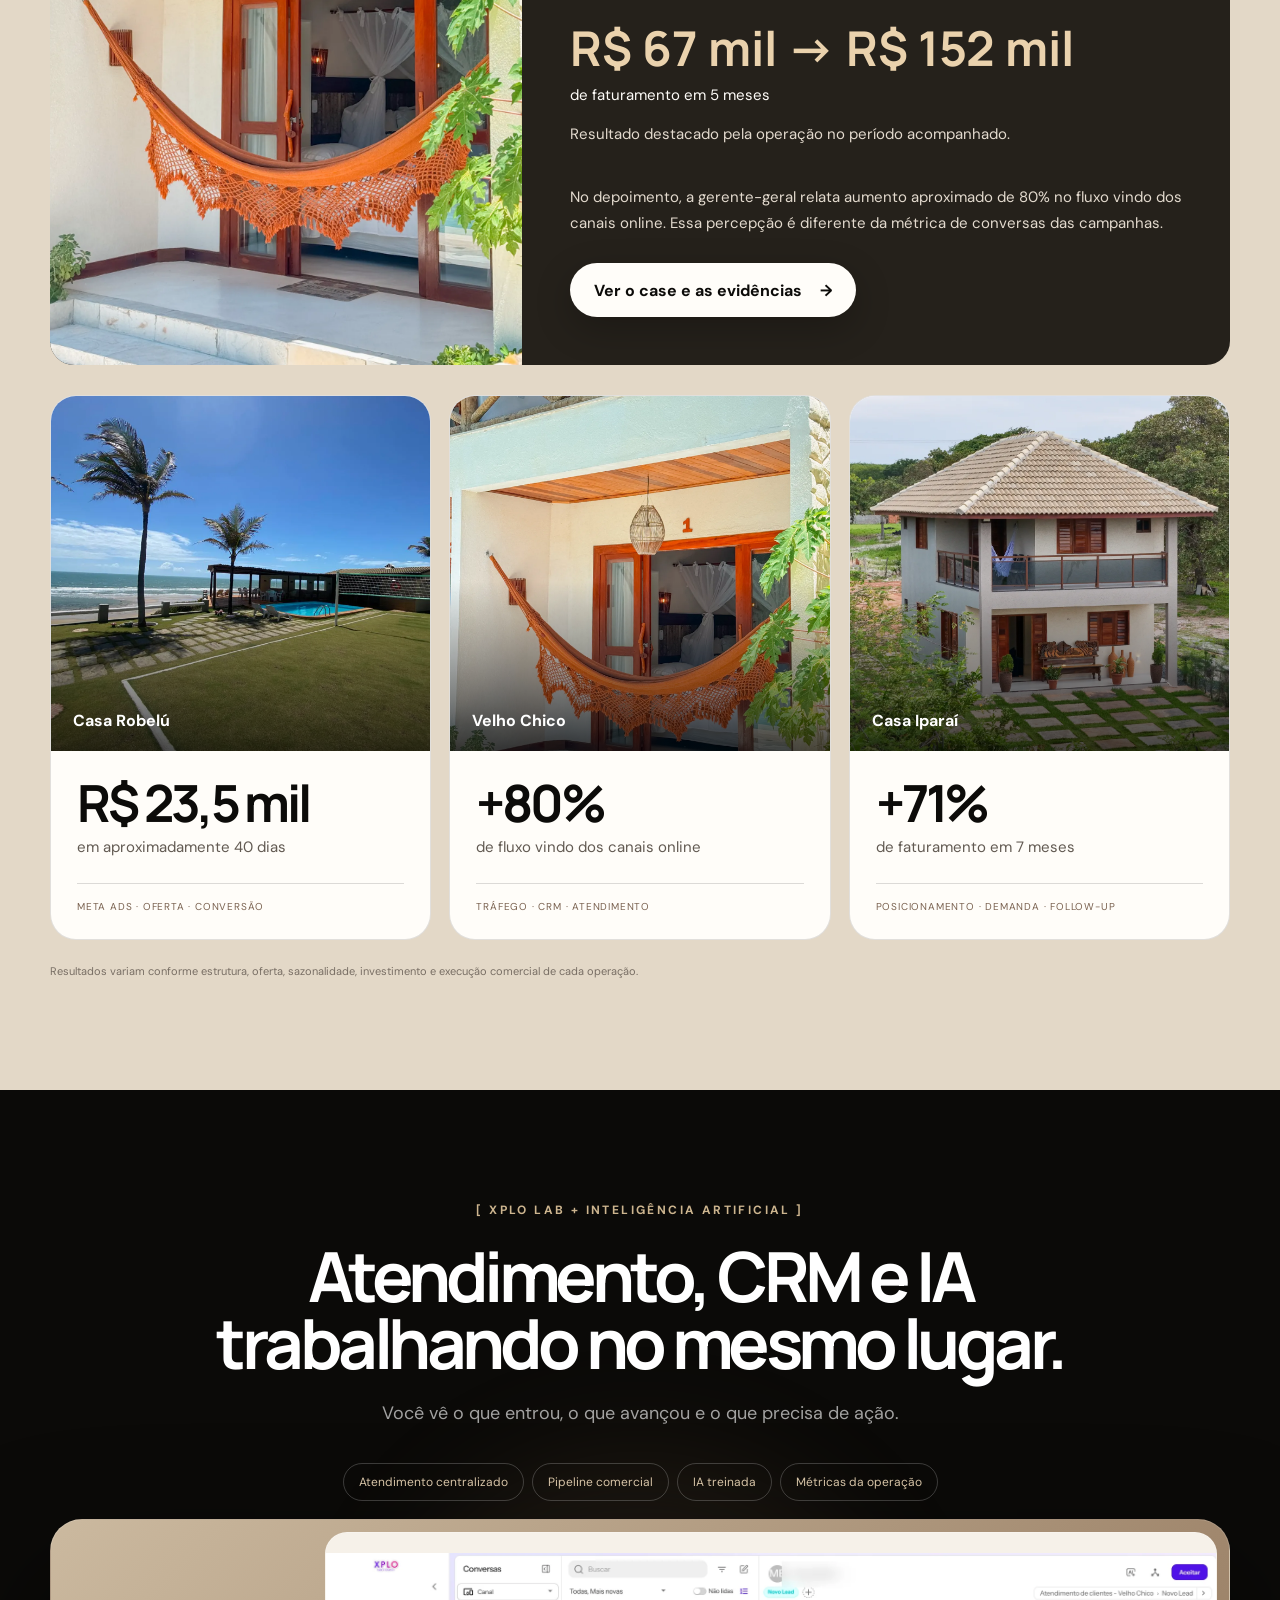
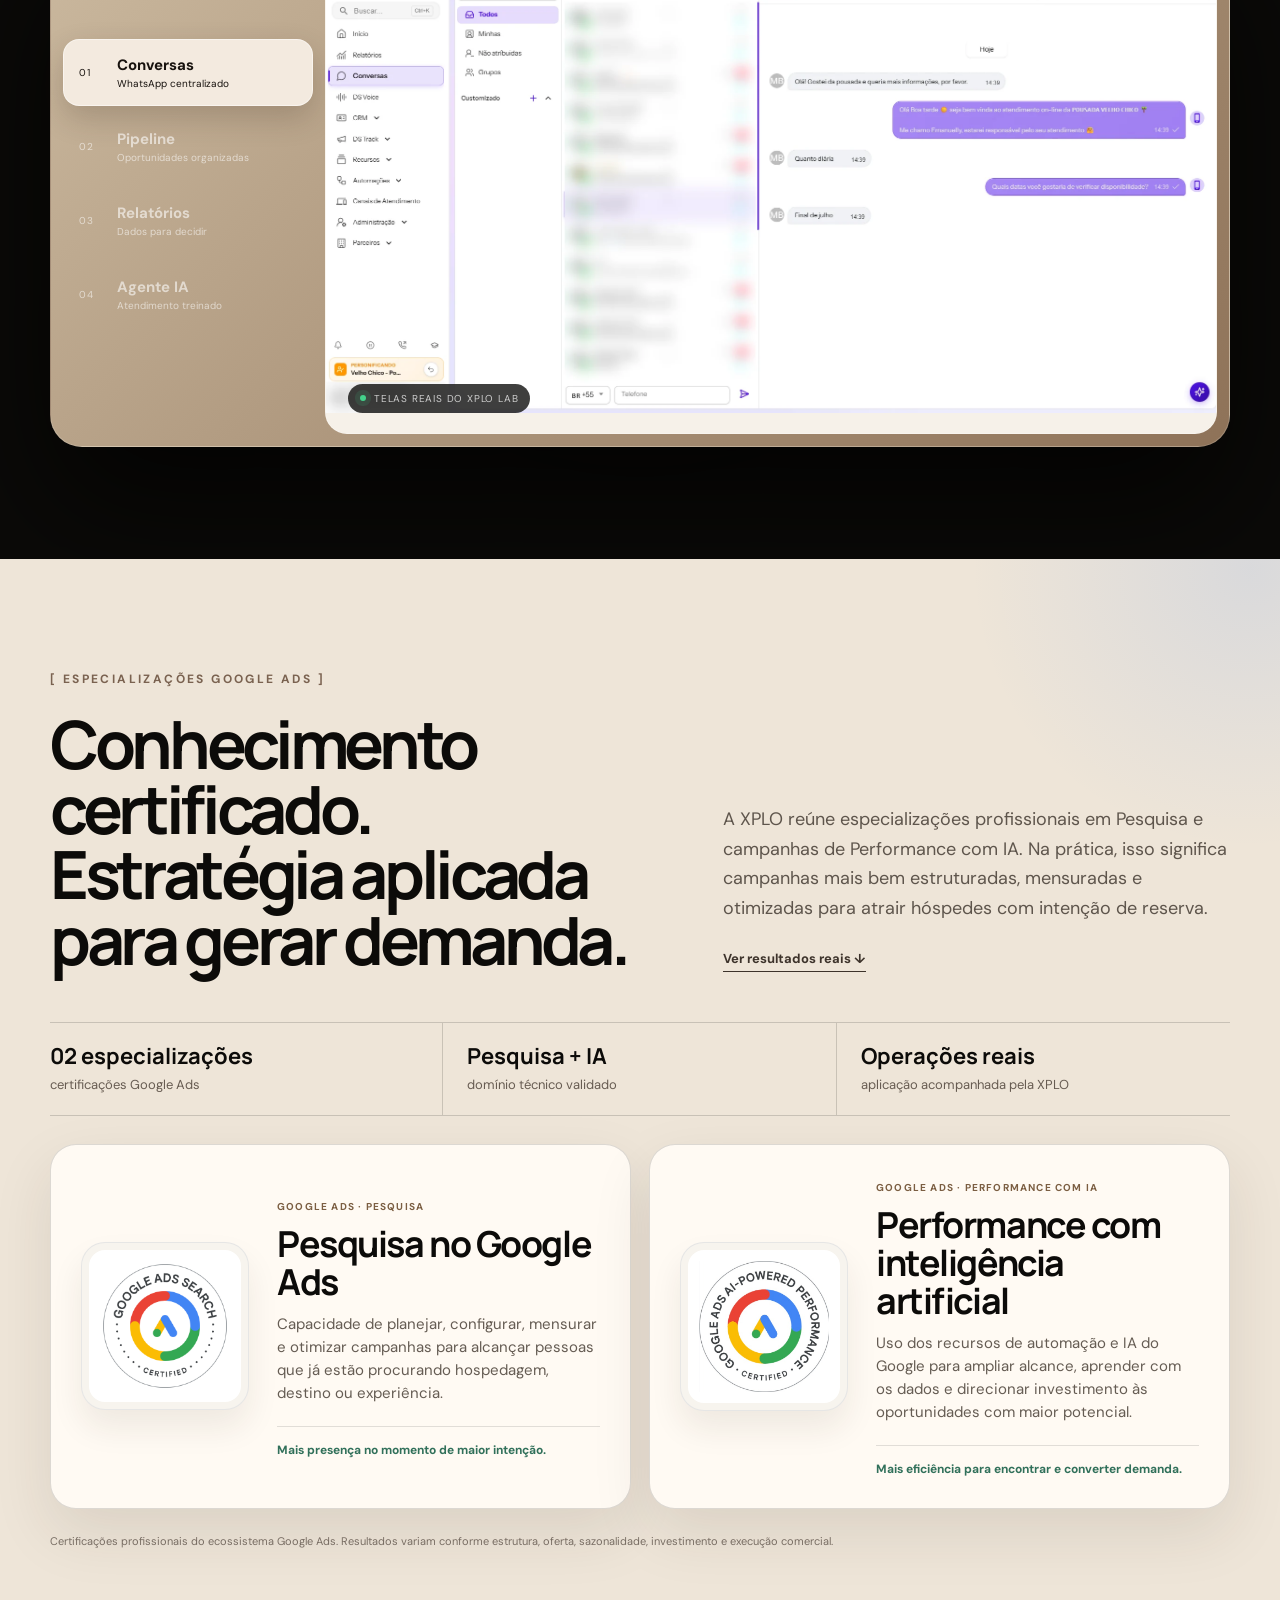
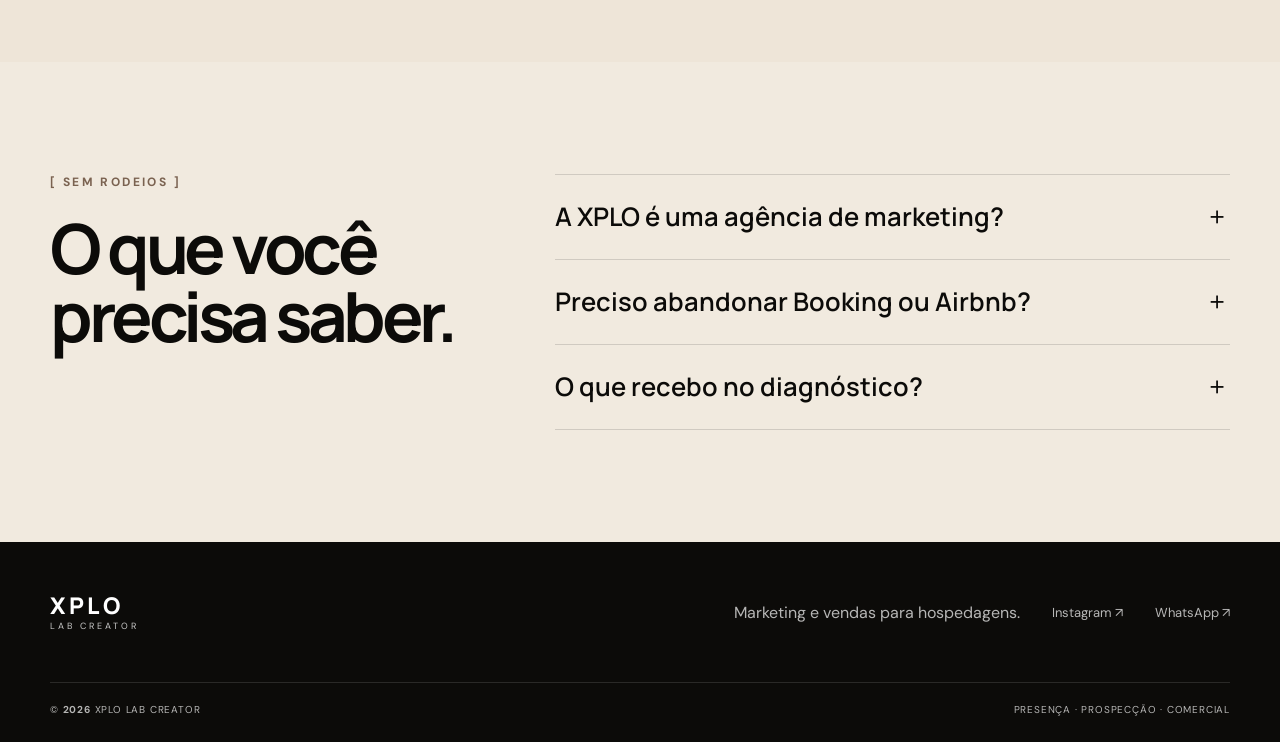
==== commit 277b8008: "Reordena método e entregas da página" ====
--- a/index.html
+++ b/index.html
@@ -155,47 +155,6 @@
       </div>
     </section>
 
-    <section class="services section-pad" id="entregas">
-      <div class="shell">
-        <div class="services-heading reveal">
-          <p class="section-label">[ O QUE A XPLO FAZ ]</p>
-          <h2>Uma operação completa para vender mais diárias.</h2>
-          <div class="service-pills" aria-label="Áreas de atuação">
-            <span>Diagnóstico</span><span>Presença</span><span>Tráfego</span><span>Conversão</span><span>Mensuração</span>
-          </div>
-        </div>
-
-        <div class="service-grid reveal">
-          <article class="service-card">
-            <div class="service-icon"><svg viewBox="0 0 24 24" aria-hidden="true"><circle cx="12" cy="12" r="7"></circle><circle cx="12" cy="12" r="2"></circle><path d="M12 2v3M22 12h-3M12 22v-3M2 12h3"></path></svg></div>
-            <small>01 · DIAGNÓSTICO</small><h3>Diagnóstico estratégico</h3><p>Analisamos presença, demanda, atendimento e números.</p>
-          </article>
-          <article class="service-card">
-            <div class="service-icon"><svg viewBox="0 0 24 24" aria-hidden="true"><rect x="3" y="4" width="18" height="16" rx="2"></rect><path d="M3 8h18M7 6h.01M10 6h.01"></path></svg></div>
-            <small>02 · PRESENÇA</small><h3>Sites e páginas de reserva</h3><p>Estrutura rápida para transformar interesse em reserva direta.</p>
-          </article>
-          <article class="service-card">
-            <div class="service-icon"><svg viewBox="0 0 24 24" aria-hidden="true"><rect x="4" y="3" width="16" height="18" rx="3"></rect><path d="m9 8 6 4-6 4V8Z"></path></svg></div>
-            <small>03 · CONTEÚDO</small><h3>Conteúdo e criativos</h3><p>Instagram que mostra valor, gera desejo e ativa procura.</p>
-          </article>
-          <article class="service-card">
-            <div class="service-icon"><svg viewBox="0 0 24 24" aria-hidden="true"><path d="m4 13 11-5v10L4 13Z"></path><path d="M15 10.5c3-1 4-3 4-5M15 15.5c3 1 4 3 4 5M6 14l1 6h4l-2-5"></path></svg></div>
-            <small>04 · TRÁFEGO</small><h3>Meta Ads e Google Ads</h3><p>Campanhas para períodos, públicos e ofertas prioritárias.</p>
-          </article>
-          <article class="service-card">
-            <div class="service-icon"><svg viewBox="0 0 24 24" aria-hidden="true"><path d="M12 21s6-5.3 6-11a6 6 0 1 0-12 0c0 5.7 6 11 6 11Z"></path><path d="M9 10h6M10 8v4M14 8v4"></path></svg></div>
-            <small>05 · INTENÇÃO</small><h3>Google Hotels</h3><p>Presença com tarifas e disponibilidade quando a hospedagem tem estrutura e integrações necessárias.</p>
-          </article>
-          <article class="service-card service-card-accent">
-            <div class="service-icon"><svg viewBox="0 0 24 24" aria-hidden="true"><path d="M8 4h8M9 20h6M7 8h10v8H7z"></path><path d="M3 10h4M17 10h4M3 14h4M17 14h4M10 11h.01M14 11h.01M10 14h4"></path></svg></div>
-            <small>06 · COMERCIAL + IA</small><h3>XPLO LAB + IA</h3><p>WhatsApp, CRM, follow-up, automações e dados no mesmo lugar.</p>
-          </article>
-        </div>
-
-        <a class="services-cta reveal" href="#diagnostico">Quero organizar minha operação <span>→</span></a>
-      </div>
-    </section>
-
     <section class="method-story section-pad" id="metodo-checkin-lotado" aria-labelledby="method-title">
       <div class="shell">
         <div class="method-intro reveal">
@@ -253,6 +212,47 @@
         </ol>
         <div class="method-film" id="video-metodo"><div><p class="section-label">[ VEJA O MÉTODO EM AÇÃO ]</p><h3>Do primeiro interesse à conversa de reserva.</h3><p>Assista à explicação completa do Check-in Lotado da XPLO.</p></div><div class="method-player"><iframe src="https://drive.google.com/file/d/1Ir9C0ZfYCxWp__xknu8VF8883do8IMa_/preview" title="Vídeo explicativo do método Check-in Lotado da XPLO" loading="lazy" allow="fullscreen" allowfullscreen></iframe><a href="https://drive.google.com/file/d/1Ir9C0ZfYCxWp__xknu8VF8883do8IMa_/view" target="_blank" rel="noopener">Assistir no Google Drive ↗</a></div></div>
         <p class="method-close">Três frentes conectadas. Um objetivo: <strong>mais oportunidades de reservas diretas para sua hospedagem.</strong></p>
+      </div>
+    </section>
+
+    <section class="services section-pad" id="entregas">
+      <div class="shell">
+        <div class="services-heading reveal">
+          <p class="section-label">[ O QUE A XPLO FAZ ]</p>
+          <h2>Uma operação completa para vender mais diárias.</h2>
+          <div class="service-pills" aria-label="Áreas de atuação">
+            <span>Diagnóstico</span><span>Presença</span><span>Tráfego</span><span>Conversão</span><span>Mensuração</span>
+          </div>
+        </div>
+
+        <div class="service-grid reveal">
+          <article class="service-card">
+            <div class="service-icon"><svg viewBox="0 0 24 24" aria-hidden="true"><circle cx="12" cy="12" r="7"></circle><circle cx="12" cy="12" r="2"></circle><path d="M12 2v3M22 12h-3M12 22v-3M2 12h3"></path></svg></div>
+            <small>01 · DIAGNÓSTICO</small><h3>Diagnóstico estratégico</h3><p>Analisamos presença, demanda, atendimento e números.</p>
+          </article>
+          <article class="service-card">
+            <div class="service-icon"><svg viewBox="0 0 24 24" aria-hidden="true"><rect x="3" y="4" width="18" height="16" rx="2"></rect><path d="M3 8h18M7 6h.01M10 6h.01"></path></svg></div>
+            <small>02 · PRESENÇA</small><h3>Sites e páginas de reserva</h3><p>Estrutura rápida para transformar interesse em reserva direta.</p>
+          </article>
+          <article class="service-card">
+            <div class="service-icon"><svg viewBox="0 0 24 24" aria-hidden="true"><rect x="4" y="3" width="16" height="18" rx="3"></rect><path d="m9 8 6 4-6 4V8Z"></path></svg></div>
+            <small>03 · CONTEÚDO</small><h3>Conteúdo e criativos</h3><p>Instagram que mostra valor, gera desejo e ativa procura.</p>
+          </article>
+          <article class="service-card">
+            <div class="service-icon"><svg viewBox="0 0 24 24" aria-hidden="true"><path d="m4 13 11-5v10L4 13Z"></path><path d="M15 10.5c3-1 4-3 4-5M15 15.5c3 1 4 3 4 5M6 14l1 6h4l-2-5"></path></svg></div>
+            <small>04 · TRÁFEGO</small><h3>Meta Ads e Google Ads</h3><p>Campanhas para períodos, públicos e ofertas prioritárias.</p>
+          </article>
+          <article class="service-card">
+            <div class="service-icon"><svg viewBox="0 0 24 24" aria-hidden="true"><path d="M12 21s6-5.3 6-11a6 6 0 1 0-12 0c0 5.7 6 11 6 11Z"></path><path d="M9 10h6M10 8v4M14 8v4"></path></svg></div>
+            <small>05 · INTENÇÃO</small><h3>Google Hotels</h3><p>Presença com tarifas e disponibilidade quando a hospedagem tem estrutura e integrações necessárias.</p>
+          </article>
+          <article class="service-card service-card-accent">
+            <div class="service-icon"><svg viewBox="0 0 24 24" aria-hidden="true"><path d="M8 4h8M9 20h6M7 8h10v8H7z"></path><path d="M3 10h4M17 10h4M3 14h4M17 14h4M10 11h.01M14 11h.01M10 14h4"></path></svg></div>
+            <small>06 · COMERCIAL + IA</small><h3>XPLO LAB + IA</h3><p>WhatsApp, CRM, follow-up, automações e dados no mesmo lugar.</p>
+          </article>
+        </div>
+
+        <a class="services-cta reveal" href="#diagnostico">Quero organizar minha operação <span>→</span></a>
       </div>
     </section>
 
